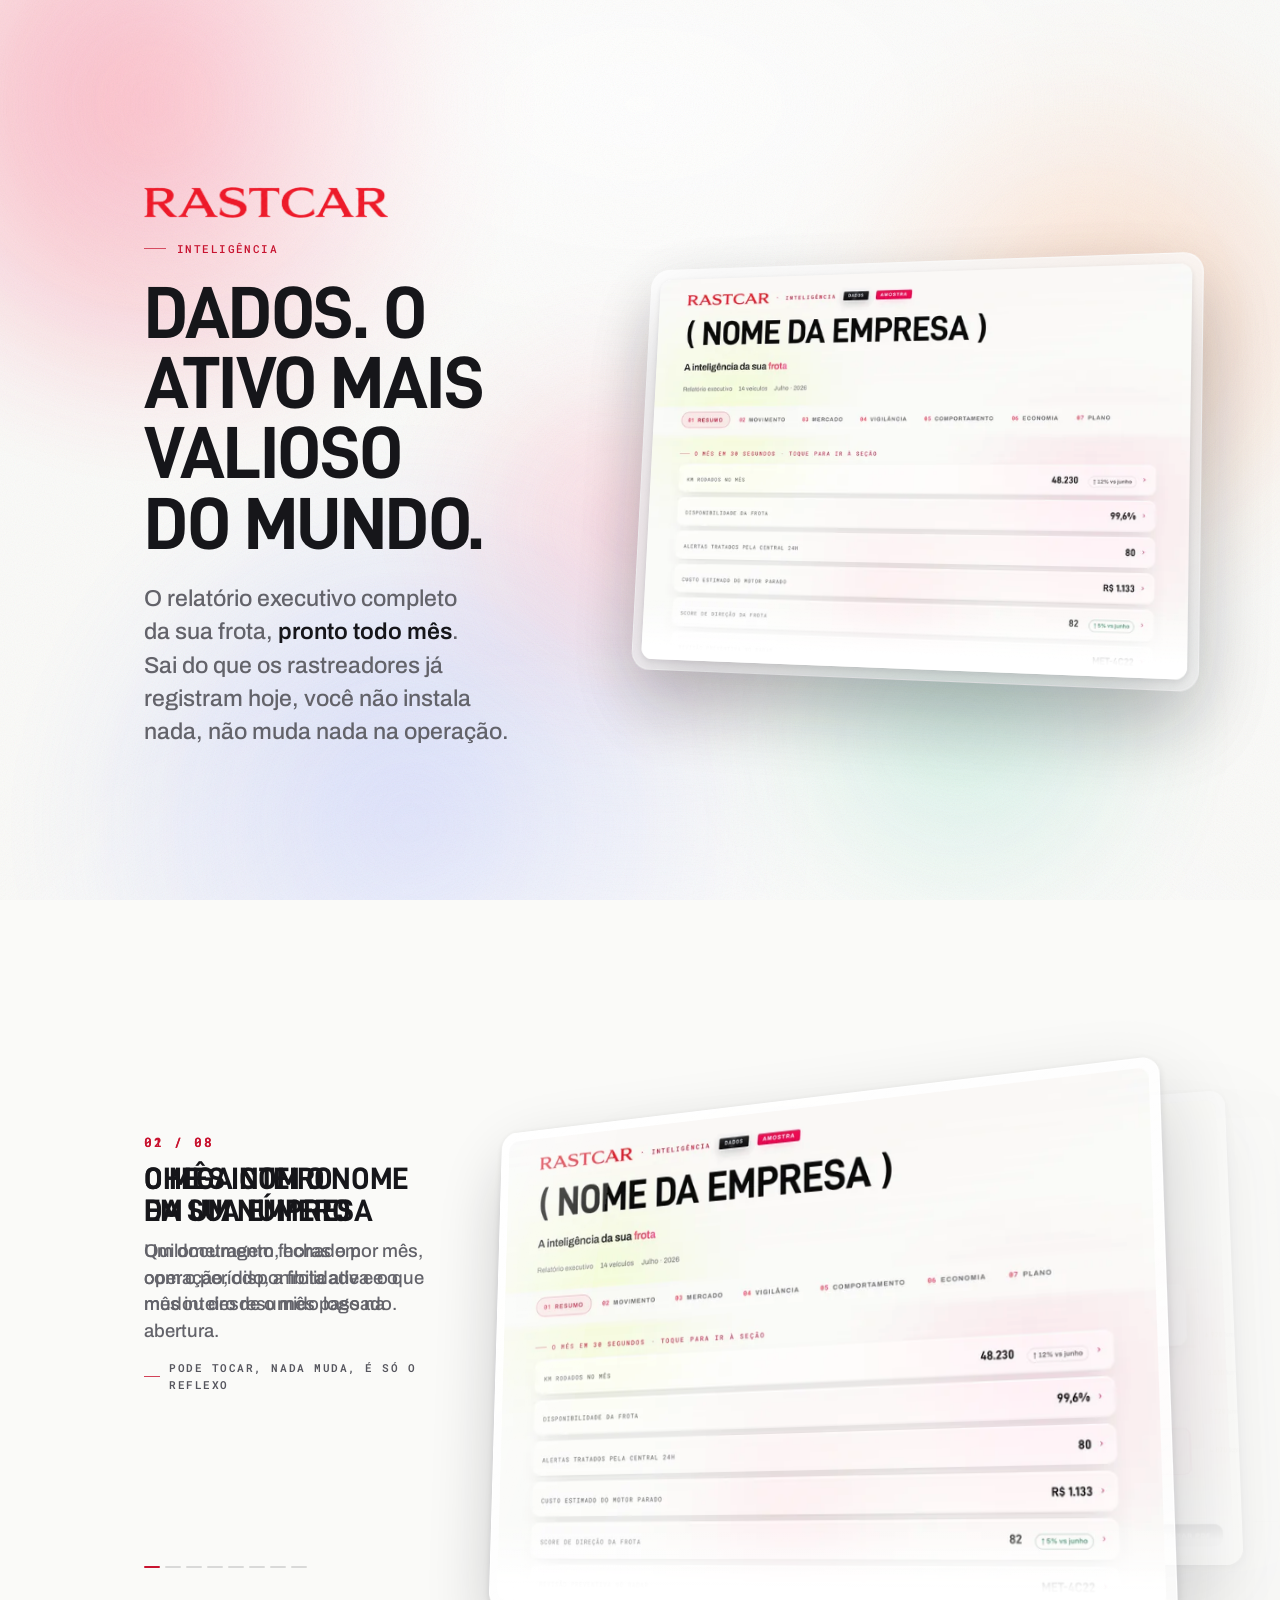
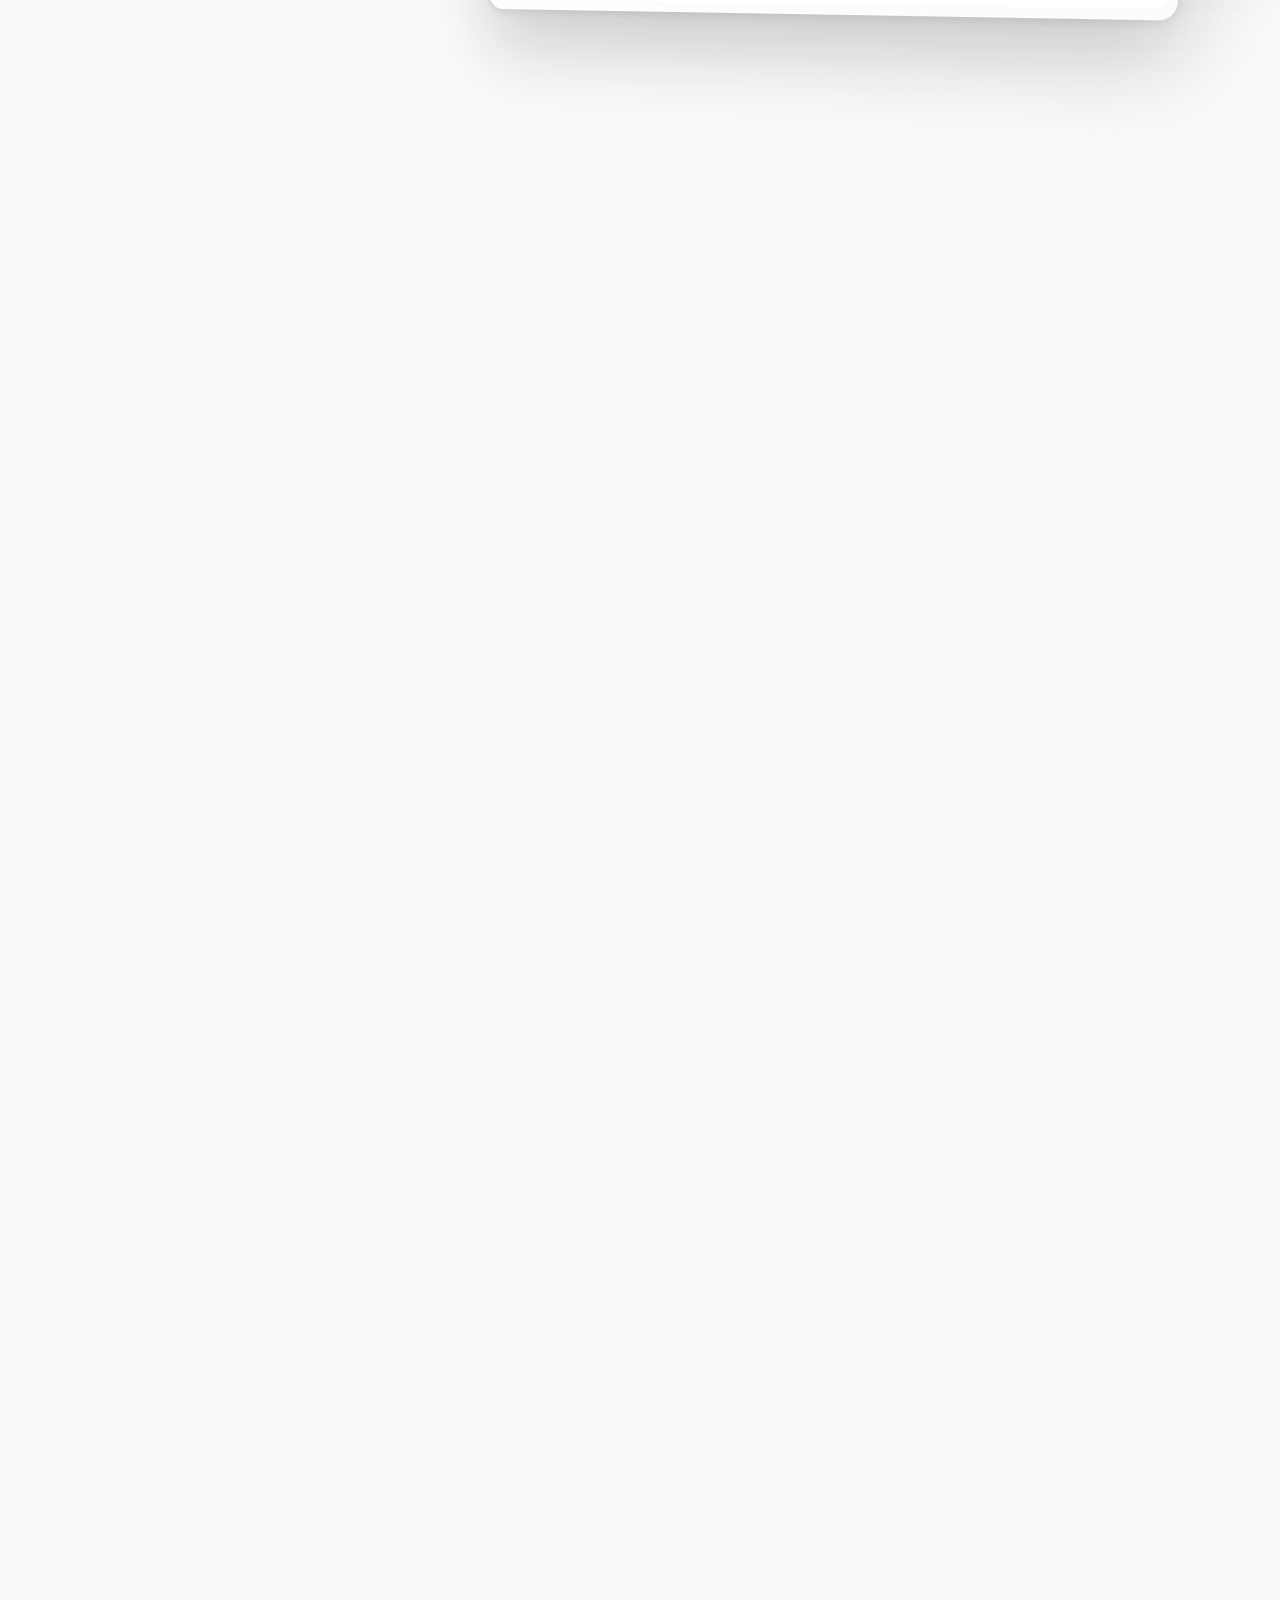
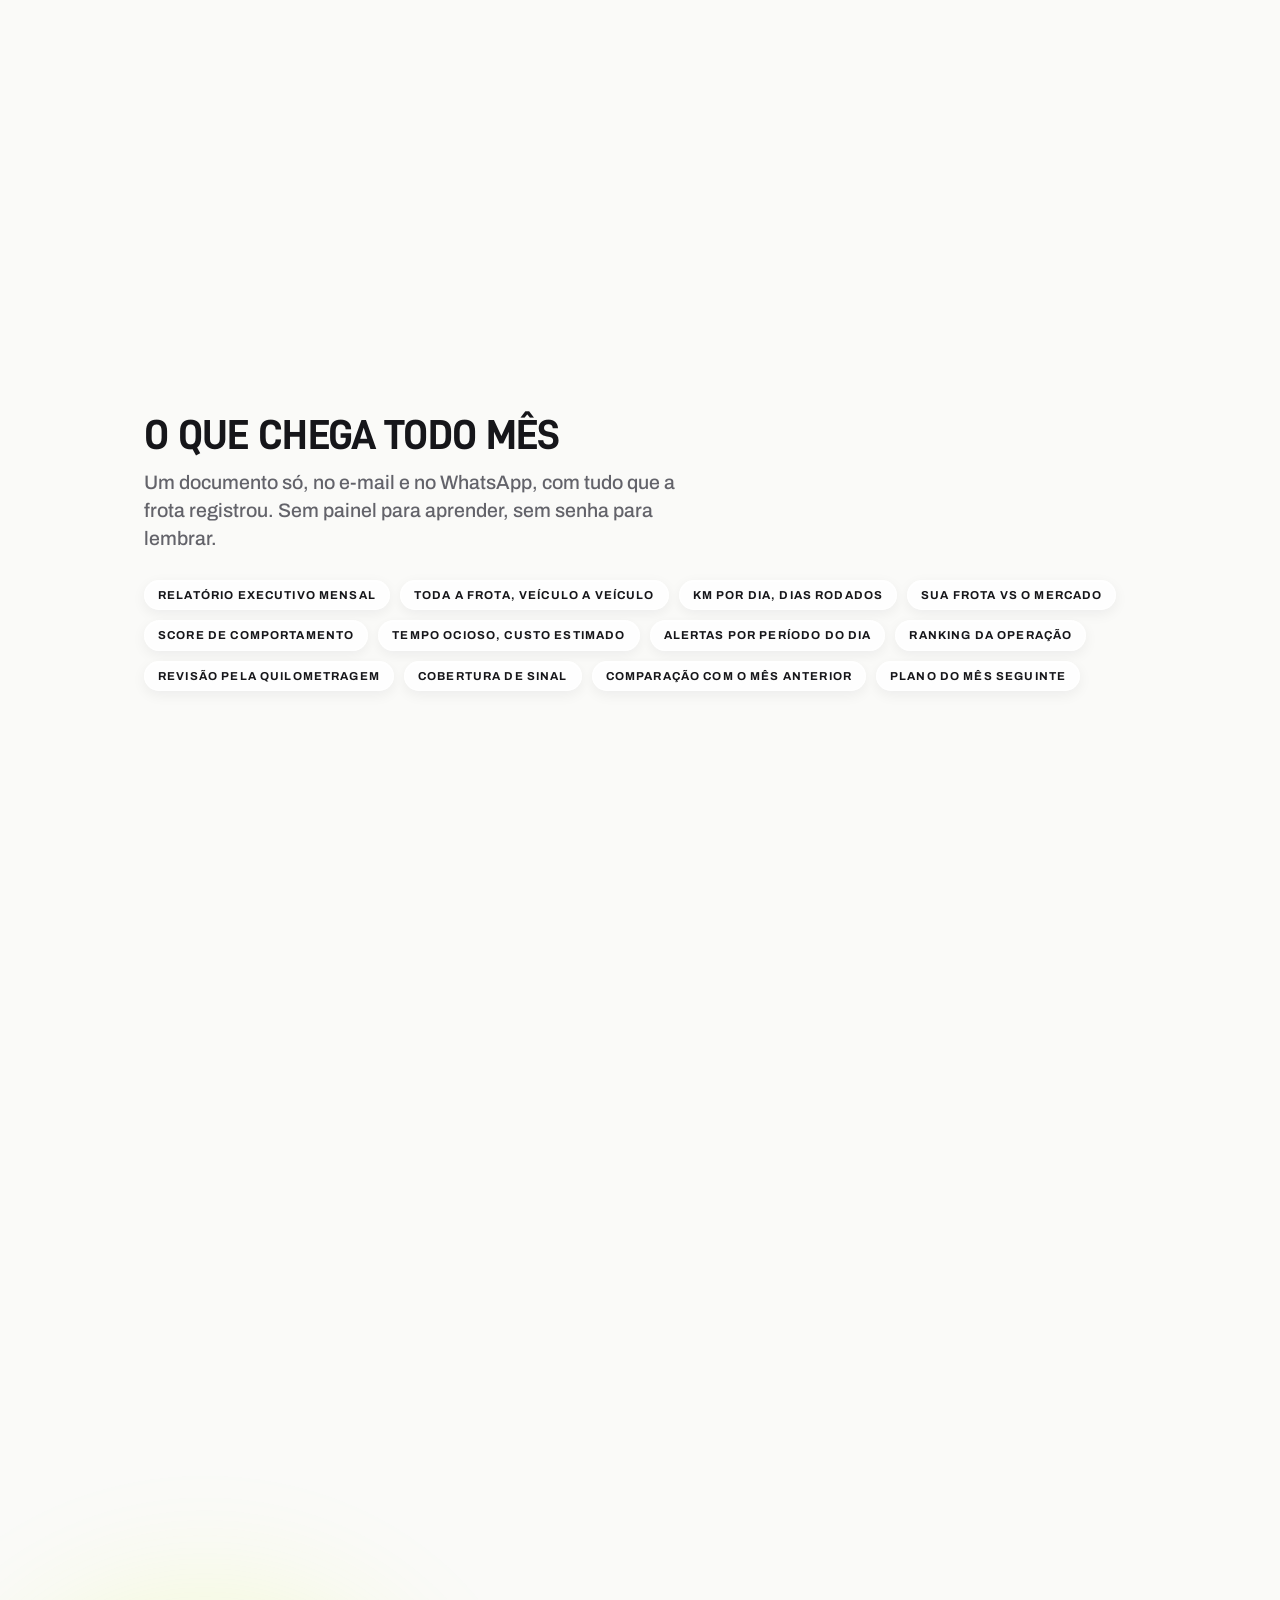
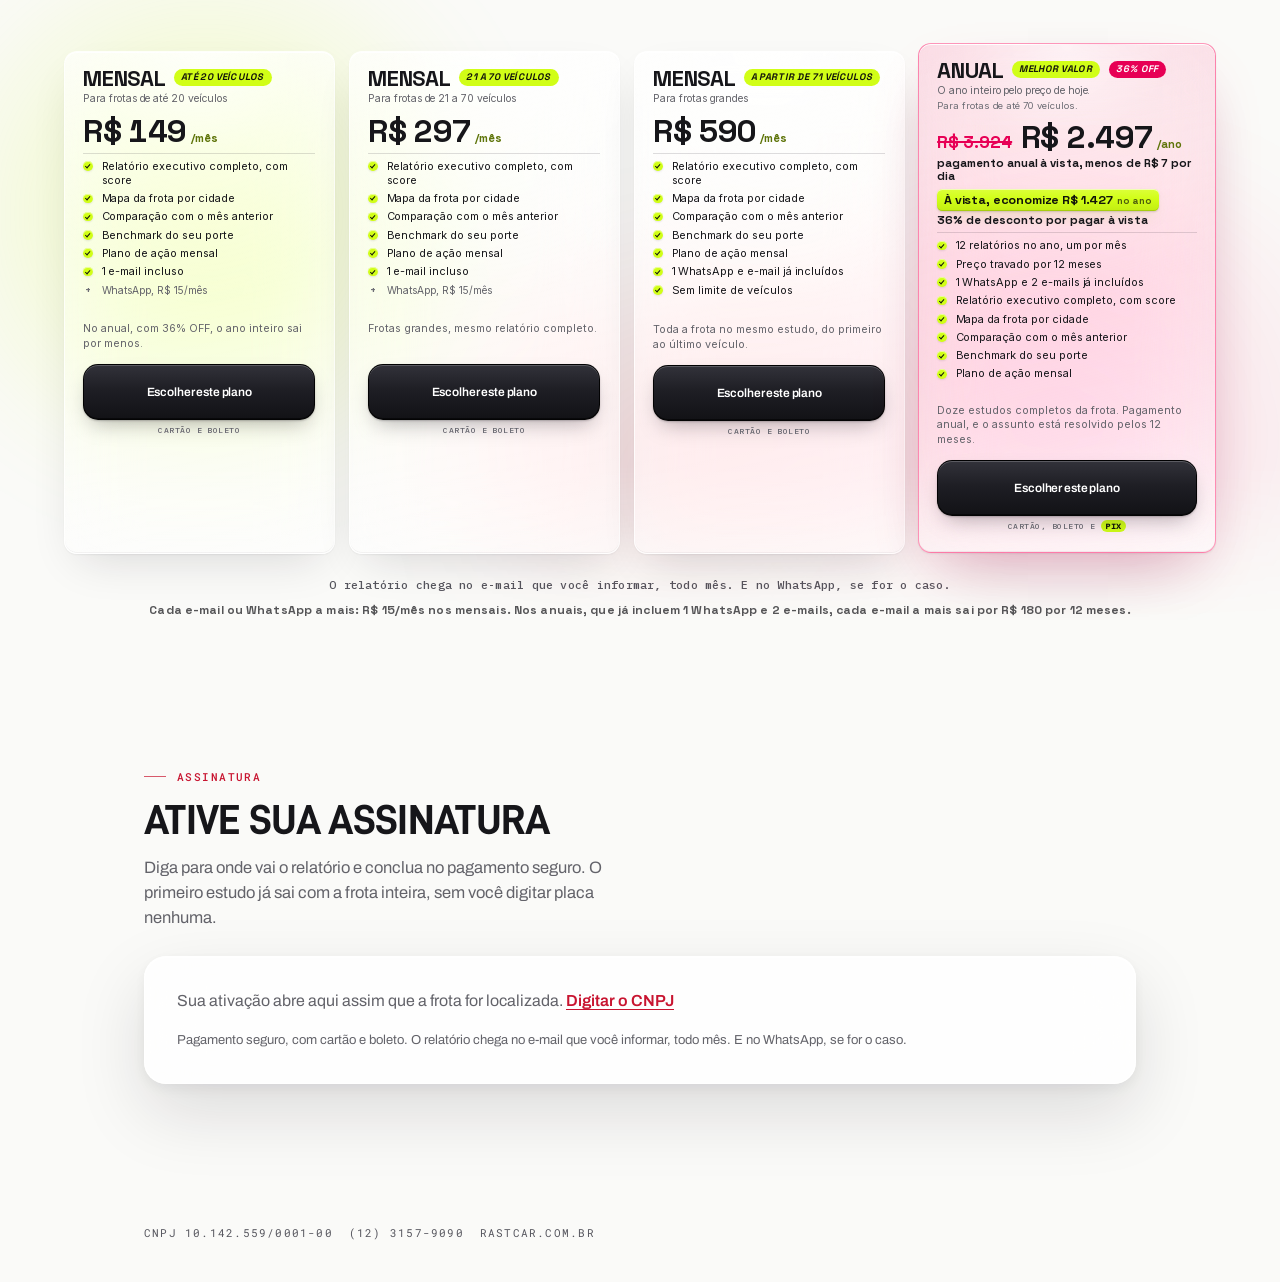
==== dados/index.html @ 010166da "O QA tira a palavra combustivel da landing e conserta a nota dos extras Co-Authored-By: Claude Fable" ====
<!DOCTYPE html>
<html lang="pt-BR">
<head>
<meta charset="UTF-8">
<meta name="viewport" content="width=device-width, initial-scale=1, viewport-fit=cover">
<title>Rastcar Inteligência. Dados. O ativo mais valioso do mundo.</title>
<meta name="description" content="O relatório executivo completo da sua frota, pronto todo mês. Assinatura digital da Rastcar.">
<meta property="og:type" content="website">
<meta property="og:site_name" content="Rastcar">
<meta property="og:title" content="Rastcar Inteligência. Dados. O ativo mais valioso do mundo.">
<meta property="og:description" content="O relatório executivo completo da sua frota, pronto todo mês. Assinatura digital da Rastcar.">
<meta property="og:image" content="https://joaopedro01010.github.io/rastcar-inteligencia-preview/dados/assets/og-dados.jpg">
<meta property="og:image:width" content="2400">
<meta property="og:image:height" content="2400">
<meta property="og:url" content="https://joaopedro01010.github.io/rastcar-inteligencia-preview/dados/">
<meta property="og:locale" content="pt_BR">
<meta name="twitter:card" content="summary_large_image">
<meta name="twitter:title" content="Rastcar Inteligência. Dados. O ativo mais valioso do mundo.">
<meta name="twitter:description" content="O relatório executivo completo da sua frota, pronto todo mês. Assinatura digital da Rastcar.">
<meta name="twitter:image" content="https://joaopedro01010.github.io/rastcar-inteligencia-preview/dados/assets/og-dados-wide.jpg">
<meta name="theme-color" content="#FAFAF8">
<link rel="canonical" href="https://joaopedro01010.github.io/rastcar-inteligencia-preview/dados/">
<link rel="icon" type="image/png" sizes="32x32" href="assets/favicon-32.png">
<link rel="icon" type="image/png" sizes="256x256" href="assets/favicon.png">
<link rel="apple-touch-icon" sizes="180x180" href="assets/favicon-180.png">
<!-- fontes do hero · crossorigin e obrigatorio, sem ele o preload e descartado mesmo em same-origin -->
<link rel="preload" as="font" type="font/woff2" href="assets/fonts/d-din-700.woff2" crossorigin>
<link rel="preload" as="font" type="font/woff2" href="assets/fonts/archivo-latin.woff2" crossorigin>
<link rel="preload" as="font" type="font/woff2" href="assets/fonts/roboto-mono-latin.woff2" crossorigin>
<link rel="stylesheet" href="assets/fonts/fonts.css">
<style>
/* ============================================================
   Rastcar Inteligencia · landing dados.rastcar.com.br
   TEMA CLARO · paleta tirada do proprio relatorio (a peca-mae ja
   tem tema claro aprovado). Crimson em claro e #C81430 · o #FF2D4B
   so passa contraste sobre fundo escuro. Zero dourado, zero rosa.
   ============================================================ */
:root{
  --bg:#FAFAF8;
  --ink:#16161A;
  --muted:#63636A;
  --muted-2:#6E6E76;       /* piso legivel sobre branco e sobre vidro */
  --muted-3:#56565E;       /* texto pequeno direto sobre o fundo vivo */
  --hair:rgba(0,0,0,.10);
  --surf:#fff;
  --surf-2:#E8E8E6;

  --crimson:#C81430;       /* acento · cor de texto valida no claro */
  --crimson-rgb:200,20,48;
  --crimson-2:#E01E37;     /* so preenchimento e gradiente */
  --good:#1C7A45;          /* verde do relatorio claro */
  --good-rgb:28,122,69;
  --good-2:#146035;        /* verde escuro · texto sobre tint verde */

  /* vidro · a borda de luz e BRANCA. brightness() no blur estoura tudo
     em branco no tema claro · saturate() basta para o vidro "puxar" a cor
     dos brilhos do fundo animado, que e o que faz o vidro existir. */
  --glass:rgba(255,255,255,.66);
  --glass-2:rgba(255,255,255,.80);
  --glass-3:rgba(255,255,255,.46);
  --glass-bd:rgba(255,255,255,.92);
  --blur:blur(30px) saturate(180%);
  --sh-1:0 1px 0 rgba(255,255,255,.85) inset, 0 2px 10px rgba(22,18,28,.05), 0 16px 44px rgba(22,18,28,.09);
  --sh-2:0 1px 0 rgba(255,255,255,.9) inset, 0 4px 14px rgba(22,18,28,.06), 0 28px 70px rgba(22,18,28,.13);

  /* Hierarquia de fontes
     D-DIN 700 caixa alta ... titulos e numeros-heroi
     Archivo ................ frases e controles
     Roboto Mono ............ eyebrows e rotulos curtos em caixa alta */
  --title:'D-DIN','D-DIN Exp',system-ui,sans-serif;
  --head:'Archivo',system-ui,sans-serif;
  --mono:'Roboto Mono',ui-monospace,'SF Mono',Menlo,monospace;
  /* fontes dos cartoes de plano (usadas na secao #planos) */
  --card-title:'Space Grotesk',var(--head);
  --card-body:'Inter',var(--head);
  --card-mono:'IBM Plex Mono',var(--mono);

  --maxw:1080px;
  --pad:clamp(18px,4vw,44px);
  --sp-sec:clamp(72px,12vw,140px);
  --r:14px;
  --ease:cubic-bezier(.22,1,.36,1);
}
*{box-sizing:border-box}
html{
  -webkit-text-size-adjust:100%;scroll-behavior:smooth;
  overflow-x:clip;scroll-padding-top:84px;
  background:var(--bg);
}
body{
  margin:0;background:transparent;color:var(--ink);
  font-family:var(--head);font-size:16px;line-height:1.55;
  -webkit-font-smoothing:antialiased;
}
img{max-width:100%}
.wrap{
  max-width:var(--maxw);margin:0 auto;
  padding-left:max(var(--pad),env(safe-area-inset-left));
  padding-right:max(var(--pad),env(safe-area-inset-right));
}

/* ============================================================
   Fundo vivo · auroras em CSS puro (nada de foto, nada de canvas).
   So transform e opacity animam · tudo no compositor, main thread
   livre. E a materia atras do vidro: sem esses brilhos, painel
   branco sobre fundo branco simplesmente nao aparece.
   ============================================================ */
.aura{position:fixed;inset:0;z-index:0;pointer-events:none;overflow:hidden;background:var(--bg)}
/* MEDIDO (30/07, CPU 4x em 390px): blur acima de ~48px joga o orbe para o
   caminho lento de rasterizacao e o quadro da cena 3D vai de 16,7ms para
   33,3ms · com 44px o quadro volta a 60fps e a diferenca visual sobre um
   degrade radial que ja morre em 0 e de no maximo 7/255 por pixel. */
.aura i{
  position:absolute;display:block;border-radius:50%;
  filter:blur(44px);opacity:.9;will-change:transform;
  transform:translate3d(0,0,0);
}
.a1{width:56vmax;height:56vmax;left:-16vmax;top:-20vmax;
    background:radial-gradient(circle at 50% 50%, rgba(255,74,112,.48), rgba(255,74,112,0) 68%);
    animation:dr1 38s ease-in-out infinite alternate}
.a2{width:46vmax;height:46vmax;right:-8vmax;top:2vmax;
    background:radial-gradient(circle at 50% 50%, rgba(255,162,110,.42), rgba(255,162,110,0) 68%);
    animation:dr2 46s ease-in-out infinite alternate}
.a3{width:60vmax;height:60vmax;left:2vmax;bottom:-24vmax;
    background:radial-gradient(circle at 50% 50%, rgba(140,158,255,.40), rgba(140,158,255,0) 68%);
    animation:dr3 52s ease-in-out infinite alternate}
.a4{width:38vmax;height:38vmax;right:6vmax;bottom:-6vmax;
    background:radial-gradient(circle at 50% 50%, rgba(108,212,182,.32), rgba(108,212,182,0) 68%);
    animation:dr4 44s ease-in-out infinite alternate}
.a5{width:34vmax;height:34vmax;left:32vmax;top:24vmax;
    background:radial-gradient(circle at 50% 50%, rgba(255,110,150,.26), rgba(255,110,150,0) 70%);
    animation:dr5 58s ease-in-out infinite alternate}
@keyframes dr1{from{transform:translate3d(-4vw,-3vh,0) scale(1)}   to{transform:translate3d(9vw,7vh,0) scale(1.16)}}
@keyframes dr2{from{transform:translate3d(4vw,2vh,0) scale(1.08)}  to{transform:translate3d(-7vw,10vh,0) scale(.94)}}
@keyframes dr3{from{transform:translate3d(2vw,4vh,0) scale(.96)}   to{transform:translate3d(-9vw,-6vh,0) scale(1.14)}}
@keyframes dr4{from{transform:translate3d(0,0,0) scale(1)}         to{transform:translate3d(-6vw,-9vh,0) scale(1.2)}}
@keyframes dr5{from{transform:translate3d(-5vw,3vh,0) scale(1.1)}  to{transform:translate3d(10vw,-7vh,0) scale(.9)}}
/* luz alta · uma clareira que respira sobre os orbes, sem nenhuma linha.
   REGRA PERMANENTE (Joao, 28/07): nada de grade, malha ou reticulado
   como fundo nesta familia de pecas. Profundidade vem de luz e grao. */
.aura .lift{
  position:absolute;inset:-10%;
  background:radial-gradient(60% 46% at 50% 18%, rgba(255,255,255,.86), rgba(255,255,255,0) 70%),
             radial-gradient(80% 60% at 50% 108%, rgba(255,255,255,.72), rgba(255,255,255,0) 68%);
  will-change:transform;animation:lift 46s ease-in-out infinite alternate;
}
@keyframes lift{from{transform:translate3d(0,-1.5vh,0) scale(1.02)}to{transform:translate3d(0,2.5vh,0) scale(1.1)}}
/* grao · tira o plastico do degrade e da acabamento de impresso */
.aura .grain{
  position:absolute;inset:0;opacity:.07;mix-blend-mode:multiply;
  background-image:url("data:image/svg+xml,%3Csvg xmlns='http://www.w3.org/2000/svg' width='140' height='140'%3E%3Cfilter id='n'%3E%3CfeTurbulence type='fractalNoise' baseFrequency='.9' numOctaves='3'/%3E%3C/filter%3E%3Crect width='140' height='140' filter='url(%23n)'/%3E%3C/svg%3E");
}
.stage{position:relative;z-index:1}

/* somente leitor de tela */
.sr-only{
  position:absolute;width:1px;height:1px;padding:0;margin:-1px;
  overflow:hidden;clip:rect(0,0,0,0);white-space:nowrap;border:0;
}

/* rotulo curto · risco de 22px a esquerda, assinatura da familia */
.eyebrow{
  font-family:var(--mono);font-size:11px;letter-spacing:.13em;text-transform:uppercase;
  color:var(--crimson);font-weight:500;
  display:inline-flex;align-items:center;gap:11px;
}
.eyebrow::before{content:"";width:22px;height:1px;background:currentColor;opacity:.7;flex:0 0 auto}

/* vidro · tres pesos, para nao ficar tudo com a mesma cara */
.glass{
  background:var(--glass);border:1px solid var(--glass-bd);
  -webkit-backdrop-filter:var(--blur);backdrop-filter:var(--blur);
  box-shadow:var(--sh-1);
}
.glass--solid{background:var(--glass-2);box-shadow:var(--sh-2)}
.glass--thin{background:var(--glass-3);border-color:rgba(255,255,255,.7)}

/* revelacao generica · sobe e entra. --d = atraso em cascata */
.rv{opacity:0;transform:translate3d(0,22px,0);transition:opacity .8s var(--ease),transform .8s var(--ease);transition-delay:var(--d,0s)}
.rv.in{opacity:1;transform:none}

/* ---------- Hero ---------- */
.hero{
  position:relative;
  /* a arte sangra de proposito para fora da margem · o clip impede que a
     sangria vire rolagem lateral (media 1024 estourava 8px) */
  overflow-x:clip;
  min-height:100vh;min-height:100svh;
  display:flex;align-items:center;
  padding:clamp(84px,11vh,124px) 0 clamp(44px,7vh,84px);
}
.hero .wrap{display:grid;gap:clamp(30px,6vw,52px);grid-template-columns:1fr;align-items:center}
.hero-txt{display:flex;flex-direction:column;gap:22px;align-items:flex-start;min-width:0}
.hero .wm{width:clamp(168px,32vw,244px);height:auto;display:block}
.hero h1{
  font-family:var(--title);font-weight:700;text-transform:uppercase;
  font-size:clamp(36px,7.8vw,74px);line-height:.95;letter-spacing:-.02em;
  margin:0;color:var(--ink);text-wrap:balance;max-width:15ch;
}
.hero .support{
  font-family:var(--head);font-weight:500;
  font-size:clamp(18px,2.6vw,23px);line-height:1.45;
  color:var(--muted);margin:0;max-width:44ch;text-wrap:balance;
}
.hero .support b{color:var(--ink);font-weight:600}
.hero-cta{display:flex;flex-wrap:wrap;gap:12px;margin-top:2px}


/* --- a capa do relatorio flutuando · a primeira folha do deck --- */
.hero-art{perspective:1600px;perspective-origin:50% 46%;min-width:0}
.ha-tilt{transform:rotateY(calc(var(--mx,0) * 7deg)) rotateX(calc(var(--my,0) * -5deg));transform-style:preserve-3d;transition:transform .5s var(--ease)}
.ha-float{
  position:relative;transform-style:preserve-3d;
  transform:rotateY(-16deg) rotateX(7deg) translate3d(0,0,0);
  animation:floaty 9s ease-in-out infinite alternate;
  will-change:transform;
}
@keyframes floaty{
  from{transform:rotateY(-17deg) rotateX(8deg) translate3d(0,-9px,0)}
  to  {transform:rotateY(-13deg) rotateX(5deg) translate3d(0,10px,0)}
}
.ha-float img{
  display:block;width:100%;height:auto;border-radius:12px;
  box-shadow:0 2px 6px rgba(22,18,28,.10), 0 34px 80px rgba(22,18,28,.20);
}
.ha-float::before{                     /* moldura de vidro segurando a folha */
  content:"";position:absolute;inset:-11px;border-radius:20px;z-index:-1;
  background:linear-gradient(150deg,rgba(255,255,255,.92),rgba(255,255,255,.42));
  border:1px solid rgba(255,255,255,.9);
  box-shadow:0 30px 70px rgba(22,18,28,.14);
}
.ha-float::after{                       /* pe da folha dissolve · o corte vira fim de papel */
  content:"";position:absolute;left:0;right:0;bottom:0;height:15%;
  border-radius:0 0 12px 12px;pointer-events:none;
  background:linear-gradient(180deg,rgba(255,255,255,0),rgba(255,255,255,.97) 78%);
}
.ha-gl{                                 /* reflexo especular que passeia */
  position:absolute;inset:0;border-radius:12px;overflow:hidden;pointer-events:none;z-index:1;
}
.ha-gl::after{
  content:"";position:absolute;top:-40%;left:-60%;width:52%;height:190%;
  background:linear-gradient(100deg,rgba(255,255,255,0),rgba(255,255,255,.62),rgba(255,255,255,0));
  transform:rotate(9deg) translate3d(0,0,0);
  animation:sheen 7.5s ease-in-out infinite;
}
@keyframes sheen{0%,62%{transform:rotate(9deg) translate3d(0,0,0)}100%{transform:rotate(9deg) translate3d(320%,0,0)}}
@media(min-width:900px){
  .hero .wrap{grid-template-columns:minmax(0,.92fr) minmax(0,1.08fr)}
  .hero-art{margin-right:clamp(-70px,-4vw,0px)}
}
@media(max-width:899px){
  .hero{padding-top:clamp(64px,9vh,92px)}
  .hero-art{max-width:520px;width:100%;margin:6px auto 0}
}

/* ============================================================
   #story · O RELATORIO REAL, EM 3D
   Trilho alto · o palco fica sticky e as folhas reais do relatorio
   giram com a rolagem: a da frente voa em direcao a quem le e a de
   tras assume o centro. Zero scroll-jacking: o JS so LE o scroll.
   ============================================================ */
#story{position:relative}
/* 8 folhas x 80vh · a troca de capitulo precisa de CURSO. Com 340vh cada
   giro de trackpad consumia quase um capitulo inteiro: a cena pulava e dava
   a sensacao de quebrada. Com 640vh, uma rolada avanca uma fracao do passo
   e a folha tem tempo de virar. */
.story-track{position:relative;height:640vh}
.story-sticky{
  position:sticky;top:0;
  height:100vh;height:100svh;
  display:flex;align-items:center;overflow:hidden;
}
.story-sticky>.wrap{width:100%}
.story-grid{position:relative;display:grid;gap:22px;grid-template-columns:1fr}

/* --- texto do capitulo --- */
.story-asides{position:relative;display:grid;grid-template-rows:auto auto;align-content:start;z-index:3}
.as{
  grid-row:1;grid-column:1;
  opacity:0;transform:translate3d(0,12px,0);
}
.as.off{visibility:hidden}
.as .n{font-family:var(--mono);font-weight:600;font-size:13px;letter-spacing:.16em;color:var(--crimson);display:block;margin-bottom:11px}
.as h2{
  font-family:var(--title);font-weight:700;text-transform:uppercase;
  font-size:clamp(20px,2.6vw,31px);line-height:1.05;letter-spacing:-.01em;
  margin:0 0 10px;color:var(--ink);text-wrap:balance;
}
.as p{margin:0;font-weight:500;font-size:clamp(15px,1.85vw,18.5px);line-height:1.45;color:var(--muted);max-width:36ch}
.as small{display:block;margin-top:9px;font-weight:500;font-size:13px;line-height:1.45;color:var(--muted-3);max-width:38ch}

/* --- palco 3D --- */
.deck-stage{
  position:relative;min-width:0;
  perspective:1500px;perspective-origin:50% 48%;
  height:min(66svh,470px);
}
.deck{
  position:absolute;inset:0;transform-style:preserve-3d;
  transform:rotateX(8deg) rotateY(-22deg);
}
.chap{                                  /* cada folha real do relatorio */
  position:absolute;left:50%;top:50%;width:min(108%,720px);
  margin:0;padding:9px;border-radius:18px;
  transform-origin:50% 50%;
  background:linear-gradient(150deg,rgba(255,255,255,.94),rgba(255,255,255,.62));
  border:1px solid rgba(255,255,255,.92);
  box-shadow:0 2px 8px rgba(22,18,28,.10), 0 36px 80px rgba(22,18,28,.20);
  overflow:hidden;
  transform:translate3d(-50%,-50%,0);
  pointer-events:none;
}
/* o toque e sempre da folha da frente · sem isto o clique cai na de tras
   e a onda aparece na folha errada (ja aconteceu) */
.chap.on{pointer-events:auto;cursor:pointer}
.chap img{display:block;width:100%;height:auto;border-radius:11px}
/* a folha e um recorte de tela · o pe dissolve em branco para o corte
   parecer o fim do papel, nao uma linha cortada no meio */
.chap::after{
  content:"";position:absolute;left:9px;right:9px;bottom:9px;height:15%;
  border-radius:0 0 11px 11px;pointer-events:none;
  background:linear-gradient(180deg,rgba(255,255,255,0),rgba(255,255,255,.97) 78%);
}
.chap.off{visibility:hidden}
/* camada de compositor SO na folha que esta em cena e SO enquanto a secao
   esta ativa · fora daqui o will-change some e a memoria de layer volta */
body.deck-live .chap:not(.off){will-change:transform,opacity}
/* brilho que atravessa a folha da frente conforme a pagina anda */
.chap .gl{
  position:absolute;inset:9px;border-radius:11px;overflow:hidden;pointer-events:none;opacity:0;
}
.chap .gl::after{
  content:"";position:absolute;top:-40%;left:0;width:46%;height:180%;
  background:linear-gradient(100deg,rgba(255,255,255,0),rgba(255,255,255,.68),rgba(255,255,255,0));
  transform:rotate(9deg) translate3d(var(--gx,-80%),0,0);
}
/* pingo d agua · o canvas cobre a folha da frente no clique */
.rip{position:absolute;inset:9px;border-radius:11px;pointer-events:none;z-index:2}


/* convite ao toque · linha de texto no capitulo, nunca etiqueta sobre a cena.
   Nao promete mudanca de conteudo: e so o reflexo. */
.as .toque{
  display:inline-flex;align-items:center;gap:9px;margin-top:14px;
  font-family:var(--mono);font-weight:600;font-size:11px;letter-spacing:.14em;text-transform:uppercase;
  color:var(--muted-3);
}
.as .toque::before{content:"";width:16px;height:1px;background:var(--crimson);opacity:.8;flex:0 0 auto}

/* passos do capitulo · fio que preenche, ancorado no pe da coluna de texto */
.rf-ticks{grid-row:2;grid-column:1;display:flex;gap:5px;margin-top:16px}
.rf-ticks i{width:16px;height:2px;border-radius:2px;background:rgba(0,0,0,.13);transition:background .35s var(--ease)}
.rf-ticks i.on{background:var(--crimson)}

@media(min-width:900px){
  .story-grid{grid-template-columns:clamp(228px,22vw,282px) 1fr;gap:clamp(22px,3.4vw,42px);align-items:center}
  .story-asides{min-height:230px;align-content:center}
  .deck-stage{height:min(74svh,540px)}
}
@media(max-width:899px){
  .story-grid{gap:16px}
  .story-asides{min-height:0}
  .deck-stage{height:min(48svh,340px)}
  .as h2{font-size:20px}
  .as p{font-size:15px}
  .as small{font-size:12.5px}
}

/* --- Degradacao · sem sticky, sem rAF: folhas empilhadas --- */
body.st-static .story-track{height:auto}
body.st-static .story-sticky{position:static;height:auto;display:block;overflow:visible}
body.st-static .story-grid{display:block}
body.st-static .story-asides{display:none}
body.st-static .deck-stage{position:static;height:auto;perspective:none}
body.st-static .deck{position:static;transform:none;display:flex;flex-direction:column;gap:clamp(30px,6vw,56px)}
body.st-static .chap{
  position:static;left:auto;top:auto;width:100%;visibility:visible;
  transform:none;opacity:0;cursor:default;
  transition:opacity .6s var(--ease),transform .6s var(--ease);
}
body.st-static .chap.in{opacity:1;transform:none}
body.st-static .chap .gl,body.st-static .rf-ticks,body.st-static .as .toque{display:none}
body.st-static .as{
  position:static;opacity:1;transform:none;visibility:visible;
  left:auto;right:auto;top:auto;margin:0 0 14px;
}
body.st-static .chap,body.st-static .as{will-change:auto}

/* ---------- Interludio · a ponte para os planos ---------- */
.bridge{
  position:relative;display:flex;align-items:center;justify-content:center;
  min-height:min(54svh,420px);margin-top:var(--sp-sec);
}
.bridge .wrap{position:relative;z-index:1;text-align:center;display:flex;justify-content:center}
.bridge-box{
  padding:clamp(30px,6vw,58px) clamp(22px,5vw,58px);border-radius:26px;max-width:760px;
}
.bridge-line{
  font-family:var(--title);font-weight:700;text-transform:uppercase;
  font-size:clamp(24px,5.2vw,50px);line-height:1.02;letter-spacing:-.018em;
  margin:0 auto;color:var(--ink);text-wrap:balance;max-width:17ch;
}
.bridge-sub{
  margin:16px auto 0;max-width:46ch;color:var(--muted);font-weight:500;
  font-size:clamp(16px,1.95vw,19.5px);line-height:1.45;text-wrap:balance;
}

/* ---------- Ancoras ---------- */
main section:empty{display:none}
.sec-h{
  font-family:var(--title);font-weight:700;text-transform:uppercase;
  font-size:clamp(23px,4.4vw,42px);line-height:1.02;letter-spacing:-.016em;
  margin:14px 0 0;color:var(--ink);text-wrap:balance;
}
.sec-sub{margin:12px 0 0;max-width:52ch;color:var(--muted);font-weight:500;font-size:clamp(16px,1.95vw,19.5px);line-height:1.45}

/* ---------- #recebe · 12 etiquetas de uma linha ---------- */
#recebe{padding-top:var(--sp-sec)}
.chips{
  list-style:none;margin:26px 0 0;padding:0;
  display:flex;flex-wrap:wrap;gap:10px;
}
.chips li{display:block;max-width:100%}
.chips .tag{
  font-family:var(--head);font-size:11.5px;letter-spacing:.1em;
  padding:9px 13px 8px;border-radius:999px;
  max-width:100%;white-space:normal;
}
/* No celular: o valor e a QUANTIDADE, entao tudo tem que caber na tela de
   uma vez. Trilho arrastavel escondia metade da lista atras de um gesto que
   ninguem faz, e uma coluna unica vira pilha morta. Duas colunas mostram as
   12 de um golpe, sem arrastar e sem balancar. */
@media(max-width:760px){
  .chips{
    display:grid;grid-template-columns:1fr 1fr;
    align-items:stretch;gap:8px;
  }
  .chips li{display:flex}
  .chips .tag{
    width:100%;display:flex;align-items:center;
    white-space:normal;text-align:left;
    font-size:10.8px;letter-spacing:.06em;line-height:1.28;
    padding:9px 11px;border-radius:13px;
  }
}
@media(max-width:360px){
  .chips .tag{font-size:10.2px;padding:8px 9px}
}

/* etiquetas · a de vidro e a solida */
.tag{
  display:inline-block;font-family:var(--head);font-weight:700;
  font-size:9.5px;letter-spacing:.13em;text-transform:uppercase;line-height:1;
  padding:5px 9px 4px;border-radius:3px;border:1px solid transparent;
  white-space:nowrap;vertical-align:middle;
}
.tag.solid{background:linear-gradient(96deg,#A80F27,var(--crimson));color:#fff}
.tag.ghost{
  color:var(--ink);background:var(--glass-2);border-color:var(--glass-bd);
  box-shadow:0 1px 0 rgba(255,255,255,.9) inset, 0 4px 14px rgba(22,18,28,.06);
}

/* ============================================================
   #planos · a peca aprovada, agora em claro e em vidro
   Medidas continuam as do PNG 4096x2294 (fracao de --w). Cores:
   verde do relatorio nos conferidos e no 30% OFF, cinza neutro no
   valor riscado, ZERO rosa.
   ============================================================ */
/* ============================================================
   PLANOS · ilha ESCURA dentro da pagina clara.
   Cores medidas pixel a pixel na peca aprovada (PIL):
     fundo  #151517 · card mensal #303916 -> #1B1D1B
     anual  #4B142A -> #38131F
     lime   #D1FE17 · rosa #FF005B · riscado #B10846
   Vidro no espirito do Liquid Glass da Apple (WWDC25): a superficie
   refrata o que esta atras, tem realce especular na borda de cima e
   deixa o conteudo liderar · nunca bloco solido.
   ============================================================ */
#planos{padding-top:var(--sp-sec);position:relative;isolation:isolate;overflow:clip}
/* SEM MATERIA ATRAS NAO EXISTE VIDRO · foi a licao do relatorio em 28/07 e
   vale invertida aqui: branco sobre branco e invisivel. Estes orbes sao o que
   o cartao refrata · sem eles o backdrop-filter nao tem o que borrar. */
#planos .orbes{
  position:absolute;inset:0;z-index:0;pointer-events:none;
  /* a luz MORRE antes da borda · orbe cortado na aresta vira linha divisoria,
     e o site tem que ser um continuo, sem costura entre secoes */
  -webkit-mask-image:linear-gradient(180deg, transparent 0%, #000 16%, #000 84%, transparent 100%);
          mask-image:linear-gradient(180deg, transparent 0%, #000 16%, #000 84%, transparent 100%);
}
#planos .orbes i{
  position:absolute;display:block;border-radius:50%;filter:blur(44px);
  will-change:transform;
}
#planos .orbes i:nth-child(1){
  width:48%;height:56%;left:-8%;top:30%;
  background:radial-gradient(circle at 50% 50%, rgba(209,254,23,.26), rgba(209,254,23,0) 74%);
  animation:orb1 34s ease-in-out infinite alternate;
}
#planos .orbes i:nth-child(2){
  width:58%;height:58%;right:-12%;top:52%;
  background:radial-gradient(circle at 50% 50%, rgba(255,0,91,.13), rgba(255,0,91,0) 76%);
  animation:orb2 42s ease-in-out infinite alternate;
}
#planos .orbes i:nth-child(3){
  width:44%;height:56%;left:32%;bottom:-14%;
  background:radial-gradient(circle at 50% 50%, rgba(200,20,48,.16), rgba(200,20,48,0) 74%);
  animation:orb3 38s ease-in-out infinite alternate;
}
@keyframes orb1{from{transform:translate3d(0,0,0) scale(1)}to{transform:translate3d(14vw,6vh,0) scale(1.18)}}
@keyframes orb2{from{transform:translate3d(0,0,0) scale(1.1)}to{transform:translate3d(-12vw,9vh,0) scale(.92)}}
@keyframes orb3{from{transform:translate3d(0,0,0) scale(.96)}to{transform:translate3d(-9vw,-8vh,0) scale(1.2)}}
@media (prefers-reduced-motion:reduce){#planos .orbes i{animation:none}}
.plans{
  --w:calc((min(100vw, var(--maxw)) - 2 * var(--pad)) * .3119);
  display:grid;grid-template-columns:1fr;gap:calc(var(--w) * .0529);
  margin:30px 0 0;
}
.plan{
  position:relative;display:flex;flex-direction:column;min-width:0;
  padding:calc(var(--w) * .054) calc(var(--w) * .0674) calc(var(--w) * .0674);
  /* LIQUID GLASS (Apple, WWDC25) · o material tem 3 camadas:
     ILLUMINATION · backdrop-filter refrata e satura o que esta atras
     HIGHLIGHT    · realce especular de 1px na aresta de cima
     SHADOW       · duas sombras (contato curta + difusa) que separam do fundo
     O conteudo lidera: o vidro nunca compete com o texto. */
  border:1px solid rgba(255,255,255,.72);
  border-radius:calc(var(--w) * .048);          /* raio generoso, quase squircle */
  background:
    linear-gradient(168deg, rgba(255,255,255,.70) 0%, rgba(255,255,255,.50) 54%, rgba(255,255,255,.58) 100%);
  -webkit-backdrop-filter:blur(34px) saturate(210%);backdrop-filter:blur(34px) saturate(210%);
  box-shadow:
    inset 0 1px 0 rgba(255,255,255,.95),
    inset 0 -1px 0 rgba(24,20,32,.045),
    0 1px 2px rgba(24,20,32,.06),
    0 18px 44px -16px rgba(24,20,32,.16);
  color:var(--ink);
  cursor:pointer;overflow:hidden;
  transition:transform .3s var(--ease),box-shadow .3s var(--ease),border-color .2s var(--ease);
}
/* luz que segue o ponteiro · so onde existe ponteiro fino */
@media(hover:hover) and (pointer:fine){
  .plan:hover::before{opacity:1}
  .plan{perspective:900px}
}
/* ---------- a entrada dos planos ----------
   E o unico momento em que a pagina APRESENTA o produto, entao o cartao
   nao so sobe: ele se RESOLVE. Nasce fora de foco, um pouco menor e um
   pouco baixo, e assenta. Desfoque que some le como profundidade de campo
   (a peca entrando no plano focal), nao como truque de transicao. O
   transform dura mais que a opacidade de proposito: o cartao ainda esta
   assentando quando ja esta legivel, e e isso que da a sensacao de peso. */
@media (prefers-reduced-motion:no-preference){
  .plan.rv{
    transform:translate3d(0,34px,0) scale(.958);
    filter:blur(8px);
    transition:opacity .8s var(--ease),
               transform 1.15s var(--ease),
               filter .72s var(--ease);
  }
  .plan.rv:not(.in){will-change:transform,filter,opacity}
  .plan.rv.in{transform:none;filter:blur(0)}
}
.plan.sel{border-color:var(--crimson);box-shadow:0 0 0 1px var(--crimson), var(--sh-2)}
.plan--ano{
  /* na peca o anual e vinho · no claro vira tint quente do mesmo matiz,
     com o rosa #FF005B assinando a borda. E ele que chama o olho. */
  background:
    linear-gradient(168deg, rgba(255,0,91,.14) 0%, rgba(255,0,91,.06) 46%, rgba(255,255,255,.48) 100%);
  border-color:rgba(255,0,91,.40);
  box-shadow:
    inset 0 1px 0 rgba(255,255,255,.95),
    inset 0 -1px 0 rgba(90,10,40,.06),
    0 1px 2px rgba(24,20,32,.07),
    0 24px 60px -18px rgba(255,0,91,.20),
    0 30px 70px -28px rgba(24,20,32,.20);
}

/* --- cabecalho do cartao --- */
.p-head{display:flex;align-items:center;flex-wrap:wrap;gap:calc(var(--w) * .0307)}
.p-name{
  font-family:var(--card-title);font-weight:700;text-transform:uppercase;
  font-size:calc(var(--w) * .0819);line-height:1;letter-spacing:-.012em;
  color:var(--ink);margin:0;
}
.p-chip{
  display:inline-block;flex:0 0 auto;
  font-family:var(--card-title);font-weight:700;text-transform:uppercase;
  font-size:calc(var(--w) * .0353);line-height:1;letter-spacing:.01em;
  padding:calc(var(--w) * .0139) calc(var(--w) * .0264);
  border-radius:999px;color:#12140A;background:#D1FE17;
  border:0;white-space:nowrap;   /* sem contorno · na peca a pilula e chapada */
}
/* o texto da etiqueta e inclinado, a pilula nao · medido em -12 graus na peca */
.p-chip>span{display:inline-block;transform:skewX(-12deg)}
/* MELHOR VALOR e solida · 30% OFF e a mesma familia em tint, para as duas
   nao ficarem identicas coladas uma na outra */
.p-chip--off{
  /* etiqueta no MESMO tamanho da MELHOR VALOR · o rosa desceu de #FF005B para
     #E70055 (indistinguivel a olho) porque so nesse ponto o branco passa o piso
     de 4,5:1. O riscado usa o mesmo tom, entao os dois seguem identicos. */
  background:#E70055;color:#FFFFFF;border:0;
}
.p-sub{
  font-family:var(--card-body);font-weight:400;
  font-size:calc(var(--w) * .0385);line-height:1.2;letter-spacing:-.005em;
  color:var(--muted);margin:calc(var(--w) * .017) 0 0;
}

/* --- preco --- */
.p-price{
  display:flex;align-items:baseline;flex-wrap:wrap;
  gap:0 calc(var(--w) * .017);
  font-family:var(--card-title);font-weight:700;
  margin:calc(var(--w) * .038) 0 0;
}
.p-val{
  font-size:calc(var(--w) * .1182);line-height:1;letter-spacing:-.018em;
  color:var(--ink);font-variant-numeric:tabular-nums;
}
.p-per{font-size:calc(var(--w) * .0418);line-height:1;color:#5E7409}
/* ancoragem de preco em CINZA NEUTRO · o riscado nao disputa cor com nada */
.p-was{
  /* o riscado usa o MESMO rosa da pilula 30% OFF · sobre o orbe rosa do fundo
     ele perdia leitura, entao ganha uma base clara propria que o sustenta */
  font-size:calc(var(--w) * .0631);line-height:1;color:#E70055;
  text-decoration:line-through;text-decoration-thickness:.10em;
  margin-right:calc(var(--w) * .016);font-variant-numeric:tabular-nums;
}
.p-eq{
  font-family:var(--card-title);font-weight:700;
  font-size:calc(var(--w) * .0425);line-height:1.2;letter-spacing:-.004em;color:var(--ink);
  margin:calc(var(--w) * .0104) 0 0;
}
.p-save{
  /* Lime como TINTA em fundo claro e ilegivel por natureza · nenhum contorno
     salva. Higgsfield usa lime SOLIDO com texto preto · Apple transforma isso
     em material: superficie propria, borda de luz no topo, sombra de contato.
     Entao o lime vira a SUPERFICIE e o texto fica preto. Contraste 13:1. */
  display:inline-flex;align-items:baseline;gap:.34em;
  font-family:var(--card-title);font-weight:700;
  font-size:calc(var(--w) * .0463);line-height:1;letter-spacing:-.012em;
  color:#12140A;
  background:linear-gradient(180deg,#DCFF3A 0%,#D1FE17 46%,#C2ED12 100%);
  padding:calc(var(--w) * .0175) calc(var(--w) * .0255) calc(var(--w) * .0195);
  border-radius:calc(var(--w) * .0195);
  box-shadow:
    inset 0 1px 0 rgba(255,255,255,.62),
    inset 0 -1px 0 rgba(60,74,6,.20),
    0 1px 2px rgba(24,32,4,.16),
    0 8px 18px -8px rgba(150,190,10,.42);
  margin:calc(var(--w) * .0175) 0 0;
  align-self:flex-start;
}
/* "no ano" volta menor · o numero e o heroi */
.p-save .un{font-weight:600;font-size:.76em;opacity:.68;letter-spacing:0}
.p-off{
  font-family:var(--card-title);font-weight:700;
  font-size:calc(var(--w) * .0435);line-height:1.2;color:var(--ink);
  margin:calc(var(--w) * .0063) 0 0;
}

/* --- fio e lista --- */
.p-div{
  height:1px;border:0;margin:calc(var(--w) * .018) 0 0;
  background:rgba(24,20,32,.14);
}
.p-list{list-style:none;margin:calc(var(--w) * .024) 0 0;padding:0}
.p-list li{
  display:grid;grid-template-columns:calc(var(--w) * .0341) 1fr;
  column-gap:calc(var(--w) * .0341);align-items:start;
  font-family:var(--card-body);font-weight:400;
  font-size:calc(var(--w) * .0405);line-height:1.26;letter-spacing:-.004em;color:var(--ink);
}
.p-list li+li{margin-top:calc(var(--w) * .0170)}
/* marca de conferido desenhada em CSS · nao depende de glifo de fonte */
.p-list .ck{
  /* cor exata da peca (#D1FE17) · em fundo claro o lime vira o DISCO e a marca
     fica escura dentro. Mesma cor, contraste resolvido. */
  display:block;justify-self:center;position:relative;
  width:calc(var(--w) * .0355);height:calc(var(--w) * .0355);
  margin-top:calc(var(--w) * .0055);
  border-radius:50%;background:#D1FE17;
  box-shadow:inset 0 1px 0 rgba(255,255,255,.55), 0 1px 2px rgba(24,20,32,.10);
}
.p-list .ck::after{
  content:"";position:absolute;left:34%;top:20%;
  width:22%;height:46%;
  border:solid #12140A;border-width:0 calc(var(--w) * .0042) calc(var(--w) * .0042) 0;
  transform:rotate(42deg);
}
.p-list li.add{color:var(--muted);font-size:calc(var(--w) * .0378)}
.p-list li.add .pl{
  justify-self:center;color:var(--muted-2);font-family:var(--card-title);font-weight:700;
  line-height:1.26;
}

/* --- ancora e botao --- */
.p-anchor{
  font-family:var(--card-body);font-weight:400;
  font-size:calc(var(--w) * .0400);line-height:1.35;color:var(--muted);
  margin:calc(var(--w) * .050) 0 0;
}
.p-cta{
  /* ====== O BOTAO DE COMPRA ======
     E o elemento que decide a conversao, entao ele e o objeto mais bem
     acabado da pagina. Grafite com material de verdade (nao retangulo
     chapado): gradiente vertical, luz especular de 1px na aresta de cima,
     sombra de contato curta + difusa longa. Sem reflexo passando no hover
     (pedido do Joao 30/07): o botao reage por elevacao e sombra, nao por brilho.
     Preto e branco de proposito · a cor viva ja e das etiquetas, o botao
     ganha peso pelo material, nao por competir em cor. */
  position:relative;overflow:hidden;isolation:isolate;
  margin-top:calc(var(--w) * .046);
  display:inline-flex;align-items:center;justify-content:center;width:100%;
  font-family:var(--head);font-weight:600;font-size:calc(var(--w) * .0445);
  letter-spacing:-.012em;color:#fff;cursor:pointer;
  min-height:56px;padding:calc(var(--w) * .038) calc(var(--w) * .04);
  border:1px solid rgba(0,0,0,.92);border-radius:15px;
  background:linear-gradient(180deg,#32323A 0%,#1E1E24 46%,#121216 100%);
  box-shadow:
    inset 0 1px 0 rgba(255,255,255,.20),
    inset 0 -1px 0 rgba(0,0,0,.55),
    0 1px 2px rgba(18,14,24,.22),
    0 10px 22px -8px rgba(18,14,24,.34);
  transition:transform .22s var(--ease), box-shadow .22s var(--ease), filter .22s var(--ease);
}
.p-cta:hover{
  transform:translateY(-2px);
  box-shadow:
    inset 0 1px 0 rgba(255,255,255,.26),
    inset 0 -1px 0 rgba(0,0,0,.55),
    0 2px 4px rgba(18,14,24,.24),
    0 18px 38px -12px rgba(18,14,24,.42);
}
.p-cta:active{transform:translateY(0) scale(.986);transition-duration:.09s;filter:brightness(.94)}
.p-cta:focus-visible{outline:0;box-shadow:
    inset 0 1px 0 rgba(255,255,255,.20),
    0 0 0 3px rgba(231,0,85,.34),
    0 10px 22px -8px rgba(18,14,24,.34)}
/* no cartao selecionado o botao confirma o estado */
.plan.sel .p-cta{
  box-shadow:
    inset 0 1px 0 rgba(255,255,255,.24),
    0 0 0 2px rgba(209,254,23,.55),
    0 2px 4px rgba(18,14,24,.22),
    0 14px 30px -10px rgba(18,14,24,.38);
}
@media (prefers-reduced-motion:reduce){
  .p-cta:hover{transform:none}
}
/* forma de pagamento · a peca de 26/07 nao tinha esta linha.
   Altura reservada: sem ela a linha extra do Pix subia o botao do anual
   e os tres rodapes deixavam de fechar na mesma linha. */
.p-pays{min-height:calc(var(--w) * .048)}
/* Pix e o unico meio que so o anual tem · entra com peso e cor propria */
/* O lime desta peca e SUPERFICIE, nunca cor de texto · lime escrito em
   fundo claro da 1,4:1 e some. O Pix ganha a MESMA pastilha lime das
   etiquetas e das marcas de conferido. */
.p-pay b{
  color:#12140A;background:#D1FE17;font-weight:700;
  padding:.16em .52em .12em;border-radius:999px;
  letter-spacing:.06em;font-size:1em;
}
.p-pay{
  margin:calc(var(--w) * .020) 0 0;text-align:center;
  font-family:var(--card-mono);font-weight:500;
  font-size:calc(var(--w) * .0300);line-height:1.4;letter-spacing:.06em;
  text-transform:uppercase;color:var(--muted-2);
}
/* O anual tem checklist longo · com margin-top:auto puro os mensais esticavam
   e abria um buraco no meio deles. O teto de folga fecha o vao mantendo os
   rodapes alinhados quando a diferenca e pequena. */
.p-foot{margin-top:auto;padding-top:calc(var(--w) * .034)}
.plan:not(.plan--ano) .p-foot{margin-top:clamp(0px, auto, calc(var(--w) * .10))}
.plan:not(.plan--ano) .p-list{margin-bottom:calc(var(--w) * .012)}


/* ============================================================
   UI DOS CARTOES · Liquid Glass em camadas + resposta ao toque
   Apple descreve o material em 3 camadas (highlight, shadow,
   illumination) e diz que ele REAGE ao movimento com realce
   especular. Aqui: brilho que segue o ponteiro, lente que
   refrata a borda, selecao com marca de conferido, e no toque
   um afundamento curto (a assinatura iOS).
   ============================================================ */

/* 1 · LENTE · a borda de cima refrata a luz do ambiente e ela ANDA com o
      ponteiro · e o que separa vidro de retangulo colorido */
.plan::before{
  content:"";position:absolute;inset:0;border-radius:inherit;pointer-events:none;z-index:1;
  background:
    radial-gradient(140% 90% at var(--mx,50%) var(--my,0%),
      rgba(255,255,255,.92) 0%, rgba(255,255,255,.34) 24%, transparent 56%);
  opacity:.7;transition:opacity .3s var(--ease);
}
/* 2 · FIO ESPECULAR · nasce e morre nas quinas, como luz batendo na aresta */
.plan::after{
  content:"";position:absolute;left:12%;right:12%;top:0;height:1px;pointer-events:none;z-index:2;
  background:linear-gradient(90deg,transparent,rgba(255,255,255,.95) 32%,rgba(255,255,255,.95) 68%,transparent);
  opacity:.9;
}
.plan--ano::after{background:linear-gradient(90deg,transparent,rgba(255,255,255,.98) 30%,rgba(255,224,236,.9) 70%,transparent)}

/* 3 · RESPOSTA AO PONTEIRO · o cartao inclina de leve na direcao do toque */
@media (hover:hover) and (pointer:fine){
  .plan{transform-style:preserve-3d;will-change:transform}
  .plan:hover{
    transform:translateY(-7px) rotateX(calc(var(--ty,0) * -3.2deg)) rotateY(calc(var(--tx,0) * 4deg)) scale(1.012);
    box-shadow:
      inset 0 1px 0 rgba(255,255,255,.98),
      0 2px 6px rgba(24,20,32,.08),
      0 30px 64px -20px rgba(24,20,32,.22);
  }
  .plan:hover::before{opacity:1}
  .plan{perspective:900px}
}
/* 4 · TOQUE · afundamento curto, a assinatura iOS */
.plan:active{transform:translateY(-1px) scale(.994);transition-duration:.09s}

/* 5 · SELECIONADO · anel de vidro + marca de conferido no canto */
.plan.sel{
  border-color:rgba(209,254,23,.85);
  box-shadow:
    inset 0 1px 0 rgba(255,255,255,.98),
    0 0 0 3px rgba(209,254,23,.30),
    0 2px 6px rgba(24,20,32,.08),
    0 26px 60px -18px rgba(24,20,32,.20);
}
.plan.sel::after{opacity:1}
.plan .p-tick{
  position:absolute;top:calc(var(--w) * .034);right:calc(var(--w) * .034);z-index:3;
  width:calc(var(--w) * .052);height:calc(var(--w) * .052);border-radius:50%;
  background:linear-gradient(180deg,#DCFF3A,#C2ED12);
  box-shadow:inset 0 1px 0 rgba(255,255,255,.7), 0 2px 8px rgba(150,190,10,.5);
  display:grid;place-items:center;
  opacity:0;transform:scale(.4) rotate(-18deg);
  /* sem overshoot · objeto real desacelera, nao quica. A vida vem do salto de
     escala (.4 -> 1) com desaceleracao exponencial, nao de passar do ponto. */
  transition:opacity .26s var(--ease), transform .34s cubic-bezier(.16,1,.3,1);
}
.plan.sel .p-tick{opacity:1;transform:scale(1) rotate(0)}
.plan .p-tick::after{
  content:"";width:26%;height:52%;
  border:solid #12140A;border-width:0 2.4px 2.4px 0;transform:rotate(42deg) translate(-6%,-10%);
}

/* 6 · o conteudo sempre acima do vidro · o material nunca compete com o texto */
.plan > *{position:relative;z-index:3}

/* 7 · cartao indisponivel · o vidro perde vida, nao so opacidade */
.plan.off{filter:saturate(.35);opacity:.5}
.plan.off::before,.plan.off::after{opacity:0}

@media (prefers-reduced-motion:reduce){
  .plan:hover{transform:none}
  .plan .p-tick{transition:opacity .01ms}
}

/* linha de add-on · fica com a nota de ENTREGA, nao no checklist de beneficios
   (mesma logica do zap: preco de destino extra nao e beneficio do plano) */
.plans-note .nota-add{
  display:block;margin-top:7px;
  font-family:var(--card-title);font-weight:700;
  font-size:12px;letter-spacing:.01em;color:var(--ink);
  opacity:.72;
}

.plans-note{
  font-family:var(--card-mono);font-weight:500;
  font-size:11.5px;line-height:1.6;letter-spacing:.02em;color:var(--muted-3);
  margin:22px 0 0;text-align:center;
}

/* Com o 4o cartao (71+) a vitrine so cabe em tela larga: a secao ganha uma
   wrap propria de 1240px e o cartao volta a ~269px, perto dos 310px de
   quando eram 3. Como TODO o desenho interno e calculado sobre --w, e a
   fracao que muda (.3119 -> .2339), nao uma pilha de tamanhos soltos.
   Abaixo de 1280 a leitura vira a escada de uma coluna, que ja era a
   aprovada no celular. */
@media(min-width:1280px){
  #planos .wrap{max-width:1240px}
  .plans{
    --w:calc((min(100vw, 1240px) - 2 * var(--pad)) * .2339);
    grid-template-columns:1fr 1fr 1fr 1.1007fr;align-items:stretch;
  }
  .plan--ano{margin-top:calc(var(--w) * -.0273)}
  /* ancora de uma linha subia o botao do cartao do meio · piso comum */
  .p-anchor{min-height:2.7em}
}
@media(max-width:1279px){
  .plans{--w:336px;max-width:540px;margin-left:auto;margin-right:auto;gap:16px}
  /* No celular a leitura e uma ESCADA, nao uma vitrine: 149 estabelece o
     piso, 297 e a ancora alta e o ANUAL chega logo depois de alguem ter
     lido "R$ 297 por mes" — ai 2.497 no ano le como queda, nao como
     subida. Abrir pelo anual mostrava o maior numero da pagina sem nada
     pra comparar, e terminava no cartao mais barato, que e o que fica na
     memoria. A ordem do HTML ja e essa: nao mexer com `order`. */
  .plan{padding:22px}
  .p-cta{padding:15px 20px;font-size:15px;border-radius:12px}
}
@media(max-width:400px){
  .plans{--w:288px}
  .plan{padding:16px}
}

/* ============================================================
   #comprar · o funil (CNPJ -> prova -> dados -> pagamento)
   ============================================================ */
[hidden]{display:none !important}
#comprar{padding-top:var(--sp-sec);padding-bottom:clamp(46px,8vw,88px)}
.buy-lead{
  margin:14px 0 0;max-width:52ch;color:var(--muted);
  font-size:clamp(14px,1.7vw,16.5px);line-height:1.5;
}
.buy{
  margin:26px 0 0;border:1px solid var(--glass-bd);border-radius:22px;
  background:var(--glass-2);
  -webkit-backdrop-filter:var(--blur);backdrop-filter:var(--blur);
  box-shadow:var(--sh-2);
  padding:clamp(18px,3.4vw,32px);
}
.buy fieldset{border:0;margin:0;padding:0;min-width:0}
.buy legend{padding:0}
.step+.step{
  /* sem linha · o respiro separa. Regra da pagina: nada de divisoria. */
  margin-top:clamp(30px,4.6vw,44px);padding-top:0;
}
.step-h{
  font-family:var(--title);font-weight:700;text-transform:uppercase;
  font-size:clamp(14px,2vw,18px);line-height:1.1;letter-spacing:-.005em;
  color:var(--ink);margin:0 0 14px;
}

/* --- campos --- */
.fl{
  display:block;font-family:var(--mono);font-weight:500;
  font-size:10.5px;letter-spacing:.14em;text-transform:uppercase;
  color:var(--muted-2);margin:0 0 8px;
}
.fi{
  width:100%;display:block;
  font-family:var(--head);font-weight:500;font-size:16px;line-height:1.2;
  color:var(--ink);background:rgba(255,255,255,.92);
  border:1px solid var(--hair);border-radius:12px;
  padding:14px 15px;
  transition:border-color .2s var(--ease),background .2s var(--ease),box-shadow .2s var(--ease);
}
.fi::placeholder{color:#8C8C93}
/* foco NEUTRO (grafite), nunca vermelho: vermelho em campo de texto le como
   erro antes de a pessoa errar. O crimson e exclusivo do aria-invalid. */
.fi:focus{outline:none;border-color:rgba(22,22,26,.55);background:#fff;box-shadow:0 0 0 4px rgba(22,22,26,.08)}
.fi:focus-visible{outline:none}
.fi[aria-invalid="true"]{border-color:var(--crimson);box-shadow:0 0 0 4px rgba(var(--crimson-rgb),.10)}
.fhint{margin:8px 0 0;font-size:12.5px;line-height:1.4;color:var(--muted-2)}
.ferr{margin:9px 0 0;font-size:13px;line-height:1.4;color:var(--crimson);font-weight:600}
.ferr:empty{display:none}
.fnote{margin:12px 0 0;font-size:13px;line-height:1.45;color:var(--muted)}
.fnote:empty{display:none}
.frow{display:flex;flex-wrap:wrap;gap:12px;align-items:flex-start}
.frow .fi{flex:1 1 240px;min-width:0}
.frow .btn{flex:0 0 auto}
.fgrid{display:grid;grid-template-columns:1fr;gap:16px}
@media(min-width:720px){.fgrid{grid-template-columns:1fr 1fr}}
@media(max-width:559px){.frow .btn{width:100%}}

/* --- botao · GRAFITE, nao vermelho ---------------------------------
   Em tema claro superficie grande em vermelho saturado pesa e barateia.
   O primario e preto (cor da marca); o crimson fica de acento e volta
   no anel de foco. Acabamento: luz de 1px no topo, sombra curta e
   afundamento de 90ms no pressed. */
.btn{
  display:inline-flex;align-items:center;justify-content:center;text-align:center;
  font-family:var(--head);font-weight:600;font-size:15.5px;letter-spacing:-.01em;
  color:#fff;cursor:pointer;text-decoration:none;
  min-height:50px;padding:14px 26px;
  border:1px solid rgba(0,0,0,.9);border-radius:12px;
  background:linear-gradient(180deg,#26262B,#141418);
  box-shadow:inset 0 1px 0 rgba(255,255,255,.14),
             0 1px 2px rgba(0,0,0,.16),
             0 6px 16px -6px rgba(0,0,0,.24);
  transition:transform .2s var(--ease), box-shadow .2s var(--ease), opacity .2s;
}
.btn:hover{
  transform:translateY(-1px);
  box-shadow:inset 0 1px 0 rgba(255,255,255,.16),
             0 2px 4px rgba(0,0,0,.16),
             0 10px 22px -8px rgba(0,0,0,.30);
}
.btn:active{
  transform:scale(.985);transition-duration:.09s;
  box-shadow:inset 0 1px 0 rgba(255,255,255,.10), 0 1px 2px rgba(0,0,0,.20);
}
.btn:focus-visible{
  outline:2px solid transparent;outline-offset:2px;   /* alto contraste forcado */
  box-shadow:inset 0 1px 0 rgba(255,255,255,.14), 0 0 0 3px rgba(var(--crimson-rgb),.28);
}
.btn[disabled],.btn[aria-busy="true"]{
  opacity:.58;cursor:default;transform:none;
  box-shadow:inset 0 1px 0 rgba(255,255,255,.10);
}
.btn--wide{width:100%}
.btn--ghost{
  background:rgba(255,255,255,.72);color:var(--ink);border-color:rgba(0,0,0,.10);
  -webkit-backdrop-filter:blur(20px) saturate(180%);backdrop-filter:blur(20px) saturate(180%);
  box-shadow:inset 0 1px 0 rgba(255,255,255,.9),
             0 1px 2px rgba(22,18,28,.06),
             0 6px 16px -6px rgba(22,18,28,.12);
}
.btn--ghost:hover{
  transform:translateY(-1px);
  box-shadow:inset 0 1px 0 rgba(255,255,255,.95),
             0 2px 4px rgba(22,18,28,.07),
             0 10px 22px -8px rgba(22,18,28,.16);
}
.btn--ghost:active{transform:scale(.985);transition-duration:.09s}

/* --- localizador · mora DENTRO da ilha dos planos, antes dos cartoes.
   Largura contida: e um instrumento, nao uma secao. --- */
.loc{margin:30px 0 6px;max-width:640px}
.loc .fnote{max-width:52ch}

/* --- prova · o momento em que a pagina reconhece o cliente.
   Vidro sobre os orbes (a mesma materia dos cartoes), check que se
   desenha, numero-heroi em D-DIN que CONTA ate o total. A entrada se
   resolve como a dos cartoes: o transform dura mais que a opacidade,
   e dai vem a sensacao de peso. --- */
.prova{margin:18px 0 0}
.prova:empty{display:none}
.prova-box{
  position:relative;
  border:1px solid var(--glass-bd);border-radius:18px;
  padding:clamp(18px,3vw,26px);
  background:linear-gradient(168deg,rgba(255,255,255,.82),rgba(255,255,255,.55));
  -webkit-backdrop-filter:var(--blur);backdrop-filter:var(--blur);
  box-shadow:var(--sh-1);
  overflow:hidden;
}
/* fio especular no topo · nasce e morre antes das quinas, como nos cartoes */
.prova-box::after{
  content:"";position:absolute;top:0;left:12%;right:12%;height:1px;
  background:linear-gradient(90deg,transparent,rgba(255,255,255,.98) 30%,rgba(255,255,255,.9) 70%,transparent);
}
@media (prefers-reduced-motion:no-preference){
  .prova-box{animation:prova-op .5s var(--ease) both, prova-tr .95s var(--ease) both}
  @keyframes prova-op{from{opacity:0}to{opacity:1}}
  @keyframes prova-tr{
    from{transform:translateY(14px) scale(.977);filter:blur(8px)}
    to{transform:none;filter:blur(0)}
  }
}
/* verde de SUCESSO (pedido do Joao: "verdinho de certinho", nao o crimson).
   O texto usa #19793A · o verde mais claro da familia que passa 4,5:1
   sobre o vidro (medido); o check e grafico grosso, pode ser mais vivo. */
.prova-top{display:flex;align-items:center;gap:9px;margin:0}
.prova-ck{
  width:21px;height:21px;flex:0 0 auto;border-radius:50%;
  background:rgba(52,199,89,.16);padding:4.5px;box-sizing:border-box;
}
.prova-ck path{
  fill:none;stroke:#1F8C43;stroke-width:3.4;
  stroke-linecap:round;stroke-linejoin:round;
}
@media (prefers-reduced-motion:no-preference){
  .prova-ck path{stroke-dasharray:26;stroke-dashoffset:26;animation:prova-ck .5s var(--ease) .4s forwards}
  @keyframes prova-ck{to{stroke-dashoffset:0}}
}
.prova-l{
  margin:0;font-family:var(--mono);font-weight:600;font-size:10.5px;
  letter-spacing:.18em;text-transform:uppercase;color:#19793A;
}
.prova-n{
  margin:14px 0 0;display:flex;align-items:baseline;flex-wrap:wrap;gap:0 12px;
  font-family:var(--title);font-weight:700;font-variant-numeric:tabular-nums;
  font-size:clamp(44px,8.6vw,72px);line-height:.92;letter-spacing:-.02em;
  color:var(--ink);
}
.prova-n .u{
  font-family:var(--mono);font-weight:500;font-size:clamp(11px,1.6vw,14px);
  letter-spacing:.18em;text-transform:uppercase;color:var(--muted);
}
.prova-c{
  margin:12px 0 0;font-family:var(--head);
  font-size:clamp(13px,1.7vw,15.5px);line-height:1.45;color:var(--muted);
}
.prova-c b{
  font-family:var(--title);font-weight:700;text-transform:uppercase;
  letter-spacing:.005em;color:var(--ink);
}
/* enquanto consulta · a resposta nasce no lugar onde vai ficar */
.prova-busy{
  margin:0;display:flex;align-items:center;gap:7px;
  font-family:var(--mono);font-weight:500;font-size:11px;
  letter-spacing:.16em;text-transform:uppercase;color:var(--muted-2);
}
.prova-busy .d{display:inline-flex;gap:3.5px}
.prova-busy .d i{width:4px;height:4px;border-radius:50%;background:var(--crimson);opacity:.25}
@media (prefers-reduced-motion:no-preference){
  .prova-busy .d i{animation:prova-dot 1s var(--ease) infinite}
  .prova-busy .d i:nth-child(2){animation-delay:.16s}
  .prova-busy .d i:nth-child(3){animation-delay:.32s}
  @keyframes prova-dot{0%,100%{opacity:.25}40%{opacity:1}}
}
.prova-box--lead{
  border-color:var(--hair);
  background:linear-gradient(168deg,rgba(255,255,255,.8),rgba(255,255,255,.6));
}
.prova-t{margin:0;font-size:clamp(14px,1.8vw,16px);line-height:1.45;color:var(--ink);max-width:46ch}
.prova-box--lead .btn{margin-top:16px}

/* --- espera da ativacao · ocupa o lugar do formulario ate a prova --- */
.buy-espera{margin:0;font-size:clamp(14px,1.8vw,16px);line-height:1.5;color:var(--muted)}
.buy-espera a{color:var(--crimson);font-weight:600;text-decoration:none;border-bottom:1px solid currentColor}
.buy-espera a:hover{color:var(--crimson-2)}
.buy-espera a:focus-visible{outline:2px solid var(--crimson);outline-offset:3px}

/* --- e-mails extras --- */
.xmail{display:flex;gap:10px;margin-top:12px;align-items:center}
.xmail .fi{flex:1;min-width:0}
.xdel{
  flex:0 0 auto;width:44px;height:44px;display:inline-flex;align-items:center;justify-content:center;
  font-family:var(--head);font-weight:600;font-size:20px;line-height:1;color:var(--muted);
  background:rgba(255,255,255,.72);border:1px solid var(--hair);border-radius:12px;cursor:pointer;
  transition:color .2s var(--ease),border-color .2s var(--ease);
}
.xdel:hover{color:var(--ink);border-color:rgba(22,22,26,.55)}
.xdel:focus-visible{outline:2px solid rgba(22,22,26,.55);outline-offset:2px}
.add-mail{
  display:inline-flex;align-items:center;gap:6px;margin-top:12px;padding:0;
  font-family:var(--head);font-weight:600;font-size:14px;color:var(--ink);
  background:none;border:0;border-bottom:1px solid var(--hair);cursor:pointer;
  transition:color .2s var(--ease),border-color .2s var(--ease);
}
.add-mail:hover{border-color:rgba(22,22,26,.55)}
.add-mail:focus-visible{outline:2px solid rgba(22,22,26,.55);outline-offset:3px}
.add-mail .pr{font-family:var(--mono);font-size:11px;letter-spacing:.08em;color:var(--muted)}

/* --- interruptor do WhatsApp --- */
.sw-row{display:flex;align-items:center;gap:12px;margin-top:4px}
.sw{
  appearance:none;-webkit-appearance:none;margin:0;flex:0 0 auto;
  width:46px;height:27px;border-radius:999px;cursor:pointer;position:relative;
  background:rgba(22,22,26,.10);border:1px solid var(--hair);
  transition:background .2s var(--ease),border-color .2s var(--ease);
}
.sw::after{
  content:"";position:absolute;top:2px;left:2px;width:21px;height:21px;border-radius:50%;
  background:#fff;box-shadow:0 1px 3px rgba(22,18,28,.28);
  transition:transform .2s var(--ease),background .2s var(--ease);
}
.sw:checked{background:rgba(var(--crimson-rgb),.16);border-color:var(--crimson)}
.sw:checked::after{transform:translateX(19px);background:var(--crimson)}
.sw:focus-visible{outline:2px solid var(--crimson);outline-offset:3px}
.sw-lb{font-size:14.5px;line-height:1.35;color:var(--ink);cursor:pointer}
.sw-lb .pr{color:var(--ink);font-weight:600}

/* --- resumo e total --- */
.tot{
  margin-top:clamp(30px,4.4vw,40px);padding-top:0;
  display:flex;align-items:flex-end;justify-content:space-between;gap:14px;flex-wrap:wrap;
}
.tot-plan{
  display:block;font-family:var(--mono);font-size:10.5px;letter-spacing:.14em;
  text-transform:uppercase;color:var(--muted-2);
}
.tot-name{display:block;margin-top:7px;font-size:15.5px;line-height:1.3;color:var(--ink)}
.tot-r{text-align:right}
.tot-v{
  display:block;font-family:var(--title);font-weight:700;font-variant-numeric:tabular-nums;
  font-size:clamp(28px,5vw,40px);line-height:1;letter-spacing:-.02em;color:var(--ink);
}
.tot-u{display:block;margin-top:7px;font-family:var(--mono);font-size:10.5px;letter-spacing:.13em;text-transform:uppercase;color:var(--muted)}
.tot-det{margin:8px 0 0;font-size:12.5px;line-height:1.4;color:var(--muted-2);width:100%;text-align:right}
.tot-det:empty{display:none}
@media(max-width:479px){
  .tot{flex-direction:column;align-items:flex-start;gap:12px}
  .tot-r,.tot-det{text-align:left}
}
.pay-wrap{margin-top:clamp(18px,2.8vw,24px)}
.pay-fb{margin:14px 0 0}
.pay-fb:empty{display:none}

.buy-trust{margin:18px 0 0;font-size:13px;line-height:1.5;color:var(--muted)}

/* --- total fixo no rodape · so no celular, so com o formulario a vista --- */
.tot-bar{
  position:fixed;left:0;right:0;bottom:0;z-index:40;display:none;
  align-items:center;justify-content:space-between;gap:14px;
  padding:11px max(var(--pad),env(safe-area-inset-right)) calc(11px + env(safe-area-inset-bottom)) max(var(--pad),env(safe-area-inset-left));
  background:rgba(250,250,248,.86);
  -webkit-backdrop-filter:var(--blur);backdrop-filter:var(--blur);
  box-shadow:0 -1px 0 rgba(255,255,255,.7), 0 -14px 34px rgba(22,18,28,.12);
  transition:transform .18s ease, opacity .18s ease;
}
body.tot-clear .tot-bar{transform:translateY(100%);opacity:0;pointer-events:none}
.tot-bar .bp{font-family:var(--mono);font-size:10px;letter-spacing:.12em;text-transform:uppercase;color:var(--muted-2);display:block}
.tot-bar .bn{display:block;margin-top:5px;font-size:13.5px;color:var(--ink)}
.tot-bar .bv{font-family:var(--title);font-weight:700;font-variant-numeric:tabular-nums;font-size:24px;line-height:1;letter-spacing:-.02em;color:var(--ink);display:block;text-align:right}
.tot-bar .bu{display:block;margin-top:5px;font-family:var(--mono);font-size:9.5px;letter-spacing:.12em;text-transform:uppercase;color:var(--muted);text-align:right}
@media(max-width:767px){
  body.tot-on .tot-bar{display:flex}
  body.tot-on .buy{padding-bottom:calc(91px + env(safe-area-inset-bottom))}
}

/* --- cartao indisponivel (frota acima de 20 veiculos) ---
   Sem opacity: em tema claro ela lavava o botao para 2,5:1. O cartao
   desliga por COR (cinza chapado), nao por transparencia. */
.plan.off{
  background:rgba(240,240,238,.90);border-color:var(--hair);
  box-shadow:none;cursor:default;
}
.plan.off:hover{transform:none;box-shadow:none}
.plan.off::before{display:none}
.plan.off .p-name,.plan.off .p-val,.plan.off .p-per{color:var(--muted-3)}
.plan.off .p-list li,.plan.off .p-sub,.plan.off .p-eq{color:var(--muted-3)}
.plan.off .p-list .ck{border-color:var(--muted-3)}
.plan.off .p-chip{background:rgba(22,22,26,.06);color:var(--muted-3)}
.plan.off .p-cta{
  pointer-events:none;background:#5C5C63;
  box-shadow:inset 0 1px 0 rgba(255,255,255,.18);
}
.p-anchor.why{color:var(--crimson);font-weight:600}
/* Cartao desligado · ate 31/07 so os mensais podiam apagar, entao o desligado
   do ANUAL entrava com a vitrine toda acesa: pilula lime "Economize", riscado
   rosa, checks e selo do Pix. Um cartao indisponivel que grita oferta e pior
   que um cartao ausente · aqui ele vira cinza por inteiro. */
.plan.off .p-pay b{background:rgba(22,22,26,.06);color:var(--muted-3)}
.plan.off .p-save{
  background:rgba(22,22,26,.06);color:var(--muted-3);box-shadow:none;
}
.plan.off .p-was{color:var(--muted-3)}
.plan.off .p-off{color:var(--muted-3)}
.plan.off .p-list .ck{background:rgba(22,22,26,.06)}
.plan.off .p-list .ck::after{opacity:.45}

/* condicao do anual (ate 70 veiculos) · mora dentro do p-sub, meio tom
   abaixo: e regra, nao promessa, entao nao pode competir com a frase. */
.p-cond{display:block;color:var(--muted-2);font-size:.92em;margin-top:.28em}
.plan.off .p-cond{color:var(--muted-3)}

/* ---------- Rodape ---------- */
footer{
  padding:44px 0 40px;margin-top:8px;
}
footer .wrap{
  display:flex;flex-wrap:wrap;align-items:center;gap:8px 16px;
  font-family:var(--mono);font-size:11px;letter-spacing:.11em;text-transform:uppercase;
  color:var(--muted-3);
}
footer a{color:var(--muted-3);text-decoration:none;border-bottom:1px solid transparent;transition:color .2s,border-color .2s}
footer a:hover{color:var(--ink);border-color:var(--crimson)}
footer a:focus-visible,.hero a:focus-visible{outline:2px solid var(--crimson);outline-offset:3px}

/* Movimento reduzido · encurtar, nunca desligar.
   Zerar animacao deixaria conteudo revelado por animacao invisivel. */
@media (prefers-reduced-motion: reduce){
  html{scroll-behavior:auto}
  *,*::before,*::after{
    animation-duration:.01ms !important;
    animation-iteration-count:1 !important;
    transition-duration:.01ms !important;
    scroll-behavior:auto !important;
  }
  .rv,body.st-static .chap{opacity:1;transform:none}
  .aura i{animation:none}
  .ha-float{animation:none;transform:rotateY(-14deg) rotateX(6deg)}
}
</style>
</head>
<body>
<div class="aura" aria-hidden="true">
  <i class="a1"></i><i class="a2"></i><i class="a3"></i><i class="a4"></i><i class="a5"></i>
  <div class="lift"></div>
  <div class="grain"></div>
</div>

<div class="stage">

  <main>
    <!-- o hero mora DENTRO do main · o h1 e o conteudo principal, nao um banner -->
    <header class="hero">
      <div class="wrap">
        <div class="hero-txt">
          <img class="wm rv" src="assets/wordmark-red.png" width="1024" height="131" alt="" style="--d:.02s">
          <!-- lockup do produto = wordmark + "Inteligência". Nao repetir RASTCAR aqui. -->
          <span class="eyebrow rv" style="--d:.08s">Inteligência</span>
          <h1 class="rv" style="--d:.14s">Dados. O ativo mais valioso do mundo.</h1>
          <p class="support rv" style="--d:.22s">O relatório executivo completo da sua frota, <b>pronto todo mês</b>. Sai do que os rastreadores já registram hoje, você não instala nada, não muda nada na operação.</p>
</div>
        <div class="hero-art rv" style="--d:.16s" aria-hidden="true">
          <div class="ha-tilt" data-tilt>
            <div class="ha-float">
              <img src="assets/rel-1-capa-780.webp"
                   srcset="assets/rel-1-capa-780.webp 780w, assets/rel-1-capa-1400.webp 1400w"
                   sizes="(min-width:900px) 54vw, 92vw"
                   width="1400" height="1000" alt=""
                   fetchpriority="high" decoding="async">
              <span class="ha-gl"></span>
            </div>
          </div>
        </div>
      </div>
    </header>

    <!-- O relatorio real em 3D · as folhas sao telas do relatorio, nao maquete.
         O palco e os textos sao montados por JS a partir de PAGS. -->
    <section id="story" aria-label="O relatório por dentro">
      <div class="sr-only">
        <h2>O relatório por dentro, capítulo a capítulo</h2>
        <p><strong>A capa com o nome da sua empresa.</strong> Todo mês um documento fechado, com o período, a frota ativa e o mês inteiro resumido em uma tabela.</p>
        <p><strong>O panorama do mês.</strong> Quilometragem total, horas em operação, disponibilidade e a comparação com o mês anterior. No exemplo: 48.230 km, 2.114 horas e 99,6% de disponibilidade.</p>
        <p><strong>Quem mais trabalhou.</strong> A frota inteira ordenada por quilometragem, veículo a veículo, do que mais rodou ao que quase não saiu.</p>
        <p><strong>Sua frota comparada com o mercado.</strong> Km por veículo, score de direção e horas de motor parado, lado a lado com a média de frotas anônimas do mesmo porte na carteira da Rastcar.</p>
        <p><strong>O que a central viu.</strong> Cerca virtual, ignição fora de hora, excesso de velocidade e movimentação de madrugada, com placa e horário.</p>
        <p><strong>Como a frota dirige.</strong> Score de 0 a 100 por veículo, quem precisa de atenção e quem é destaque.</p>
        <p><strong>O dinheiro que a frota deixa na mesa.</strong> Toda operação tem custo escondido. O relatório cruza os dados da frota inteira, converte o desperdício em reais e entrega a lista: quanto está vazando, em quais placas e por onde começar a recuperar. Custo escondido não sobrevive a dado. Cálculo aberto, declarado no próprio relatório, com premissas explícitas: 2 L/h e R$ 5,90 por litro.</p>
        <p><strong>O plano do mês seguinte.</strong> Movimentos práticos com placa e prazo, e uma meta para o próximo relatório cobrar.</p>
      </div>
      <div class="story-track">
        <div class="story-sticky">
          <div class="wrap">
            <div class="story-grid">
              <div class="story-asides" data-asides></div>
              <div class="deck-stage">
                <div class="deck" data-deck></div>
              </div>
            </div>
          </div>
        </div>
      </div>
    </section>

    <!-- o que voce recebe (12 chips) -->
    <section id="recebe" aria-label="O que você recebe">
      <div class="wrap">
        <h2 class="sec-h rv">O que chega todo mês</h2>
        <p class="sec-sub rv" style="--d:.06s">Um documento só, no e-mail e no WhatsApp, com tudo que a frota registrou. Sem painel para aprender, sem senha para lembrar.</p>
        <ul class="chips">
          <li><span class="tag ghost rv">Relatório executivo mensal</span></li>
          <li><span class="tag ghost rv" style="--d:.03s">Toda a frota, veículo a veículo</span></li>
          <li><span class="tag ghost rv" style="--d:.06s">Km por dia, dias rodados</span></li>
          <li><span class="tag ghost rv" style="--d:.09s">Sua frota vs o mercado</span></li>
          <li><span class="tag ghost rv" style="--d:.12s">Score de comportamento</span></li>
          <li><span class="tag ghost rv" style="--d:.15s">Tempo ocioso, custo estimado</span></li>
          <li><span class="tag ghost rv" style="--d:.18s">Alertas por período do dia</span></li>
          <li><span class="tag ghost rv" style="--d:.21s">Ranking da operação</span></li>
          <li><span class="tag ghost rv" style="--d:.24s">Revisão pela quilometragem</span></li>
          <li><span class="tag ghost rv" style="--d:.27s">Cobertura de sinal</span></li>
          <li><span class="tag ghost rv" style="--d:.3s">Comparação com o mês anterior</span></li>
          <li><span class="tag ghost rv" style="--d:.33s">Plano do mês seguinte</span></li>
        </ul>
      </div>
    </section>

    <!-- interludio · a ponte de aversao a perda antes dos planos -->
    <section class="bridge" aria-label="Sua frota já gera esses dados">
      <div class="wrap">
        <div class="bridge-box glass glass--thin rv">
          <p class="bridge-line">Sua frota já gera esses dados. Todo dia.</p>
          <p class="bridge-sub">Sem o relatório, esses dados se perdem no fechamento do mês.</p>
        </div>
      </div>
    </section>

    <!-- os 4 cartoes de plano · reconstrucao da peca aprovada, em claro -->
    <section id="planos" aria-label="Planos">
      <div class="orbes" aria-hidden="true"><i></i><i></i><i></i></div>
      <div class="wrap">
        <h2 class="sec-h rv">Escolha o seu plano</h2>
        <p class="sec-sub rv" style="--d:.06s">Comece pelo CNPJ. Localizamos sua frota na base da Rastcar e os planos se ajustam ao porte dela.</p>

        <!-- localizador · o CNPJ vem ANTES dos cartoes de proposito: a prova
             ajusta a vitrine (faixa certa e a face certa do anual) antes da
             escolha. Com ele depois dos cartoes, a pessoa concluia com o
             mensal sugerido sem voltar pra ver o anual da faixa dela. -->
        <div class="loc rv" id="loc" style="--d:.1s">
          <label class="fl" for="f-cnpj">CNPJ da empresa</label>
          <div class="frow">
            <input class="fi" id="f-cnpj" name="cnpj" type="text"
                   inputmode="numeric" autocomplete="off" autocorrect="off"
                   spellcheck="false" maxlength="18"
                   placeholder="00.000.000/0000-00" aria-describedby="e-cnpj">
            <button class="btn" type="button" id="btn-frota">Localizar minha frota</button>
          </div>
          <p class="ferr" id="e-cnpj" aria-live="polite"></p>
          <div class="prova" id="prova" aria-live="polite"></div>
          <p class="fnote" id="buy-aviso" aria-live="polite"></p>
        </div>

        <div class="plans" data-plans>

          <article class="plan rv" data-plano="mensal149" style="--d:0s">
            <span class="p-tick" aria-hidden="true"></span>
            <div class="p-head">
              <h3 class="p-name">Mensal</h3>
              <span class="p-chip"><span>Até 20 veículos</span></span>
            </div>
            <p class="p-sub">Para frotas de até 20 veículos</p>
            <p class="p-price"><span class="p-val">R$ 149</span><span class="p-per">/mês</span></p>
            <hr class="p-div">
            <ul class="p-list">
              <li><span class="ck" aria-hidden="true"></span><span>Relatório executivo completo, com score</span></li>
              <li><span class="ck" aria-hidden="true"></span><span>Mapa da frota por cidade</span></li>
              <li><span class="ck" aria-hidden="true"></span><span>Comparação com o mês anterior</span></li>
              <li><span class="ck" aria-hidden="true"></span><span>Benchmark do seu porte</span></li>
              <li><span class="ck" aria-hidden="true"></span><span>Plano de ação mensal</span></li>
              <li><span class="ck" aria-hidden="true"></span><span>1 e-mail incluso</span></li>
              <li class="add"><span class="pl" aria-hidden="true">+</span><span>WhatsApp, R$ 15/mês</span></li>
            </ul>
            <div class="p-foot">
              <p class="p-anchor">No anual, com 36% OFF, o ano inteiro sai por menos.</p>
              <button class="p-cta" type="button" aria-pressed="false">Escolher este plano</button>
              <div class="p-pays"><p class="p-pay">Cartão e boleto</p></div>
            </div>
          </article>

          <article class="plan rv" data-plano="mensal297" style="--d:.13s">
            <span class="p-tick" aria-hidden="true"></span>
            <div class="p-head">
              <h3 class="p-name">Mensal</h3>
              <span class="p-chip"><span>21 a 70 veículos</span></span>
            </div>
            <p class="p-sub">Para frotas de 21 a 70 veículos</p>
            <p class="p-price"><span class="p-val">R$ 297</span><span class="p-per">/mês</span></p>
            <hr class="p-div">
            <ul class="p-list">
              <li><span class="ck" aria-hidden="true"></span><span>Relatório executivo completo, com score</span></li>
              <li><span class="ck" aria-hidden="true"></span><span>Mapa da frota por cidade</span></li>
              <li><span class="ck" aria-hidden="true"></span><span>Comparação com o mês anterior</span></li>
              <li><span class="ck" aria-hidden="true"></span><span>Benchmark do seu porte</span></li>
              <li><span class="ck" aria-hidden="true"></span><span>Plano de ação mensal</span></li>
              <li><span class="ck" aria-hidden="true"></span><span>1 e-mail incluso</span></li>
              <li class="add"><span class="pl" aria-hidden="true">+</span><span>WhatsApp, R$ 15/mês</span></li>
            </ul>
            <div class="p-foot">
              <p class="p-anchor">Frotas grandes, mesmo relatório completo.</p>
              <button class="p-cta" type="button" aria-pressed="false">Escolher este plano</button>
              <div class="p-pays"><p class="p-pay">Cartão e boleto</p></div>
            </div>
          </article>

          <!-- faixa nova · 71+ veiculos. O corte saiu de medicao da base:
               entre 61 e 70 veiculos nao existe UM cliente, entao 71 nao
               empurra ninguem para cima. WhatsApp ja incluso porque frota
               desse porte tem gestor que le no celular, nao na caixa de
               entrada. Pix NAO entra aqui: assinatura recorrente nao aceita
               Pix no Brasil (so Pix Automatico, liberacao a parte). -->
          <article class="plan rv" data-plano="mensal590" style="--d:.19s">
            <span class="p-tick" aria-hidden="true"></span>
            <div class="p-head">
              <h3 class="p-name">Mensal</h3>
              <span class="p-chip"><span>A partir de 71 veículos</span></span>
            </div>
            <p class="p-sub">Para frotas grandes</p>
            <p class="p-price"><span class="p-val">R$ 590</span><span class="p-per">/mês</span></p>
            <hr class="p-div">
            <ul class="p-list">
              <li><span class="ck" aria-hidden="true"></span><span>Relatório executivo completo, com score</span></li>
              <li><span class="ck" aria-hidden="true"></span><span>Mapa da frota por cidade</span></li>
              <li><span class="ck" aria-hidden="true"></span><span>Comparação com o mês anterior</span></li>
              <li><span class="ck" aria-hidden="true"></span><span>Benchmark do seu porte</span></li>
              <li><span class="ck" aria-hidden="true"></span><span>Plano de ação mensal</span></li>
              <li><span class="ck" aria-hidden="true"></span><span>1 WhatsApp e e-mail já incluídos</span></li>
              <li><span class="ck" aria-hidden="true"></span><span>Sem limite de veículos</span></li>
            </ul>
            <div class="p-foot">
              <p class="p-anchor">Toda a frota no mesmo estudo, do primeiro ao último veículo.</p>
              <button class="p-cta" type="button" aria-pressed="false">Escolher este plano</button>
              <div class="p-pays"><p class="p-pay">Cartão e boleto</p></div>
            </div>
          </article>

          <!-- O cartao anual tem DUAS faces: ate 70 veiculos (2.497) e a
               partir de 71 (4.950). O riscado e a economia comparam com o
               MENSAL EQUIVALENTE DE MESMO PACOTE (o anual inclui 1 WhatsApp
               e 2 e-mails): ate 70 = 297+15+15 = 327/mes -> 3.924 (36,4%,
               etiqueta 36); 71+ = 590+15 = 605/mes -> 7.260 (31,8%,
               etiqueta 31). Percentual sempre ARREDONDADO PRA BAIXO. A face
               grande NUNCA aparece sem prova: so quem localizou a frota por
               CNPJ e tem 71+ ve o 4.950 - troca via morfaAnual(). -->
          <article class="plan plan--ano rv" data-plano="anual" style="--d:.26s">
            <span class="p-tick" aria-hidden="true"></span>
            <div class="p-head">
              <h3 class="p-name">Anual</h3>
              <span class="p-chip p-chip--best"><span>Melhor valor</span></span>
              <span class="p-chip p-chip--off"><span>36% OFF</span></span>
            </div>
            <p class="p-sub">O ano inteiro pelo preço de hoje. <span class="p-cond">Para frotas de até 70 veículos.</span></p>
            <p class="p-price">
              <span class="p-was"><span class="sr-only">De </span>R$ 3.924</span>
              <span class="p-val"><span class="sr-only">por </span>R$ 2.497</span><span class="p-per">/ano</span>
            </p>
            <p class="p-eq">pagamento anual à vista, menos de R$ 7 por dia</p>
            <p class="p-save">À vista, economize R$ 1.427 <span class="un">no ano</span></p>
            <p class="p-off">36% de desconto por pagar à vista</p>
            <hr class="p-div">
            <ul class="p-list">
              <li><span class="ck" aria-hidden="true"></span><span>12 relatórios no ano, um por mês</span></li>
              <li><span class="ck" aria-hidden="true"></span><span>Preço travado por 12 meses</span></li>
              <li><span class="ck" aria-hidden="true"></span><span>1 WhatsApp e 2 e-mails já incluídos</span></li>
              <li><span class="ck" aria-hidden="true"></span><span>Relatório executivo completo, com score</span></li>
              <li><span class="ck" aria-hidden="true"></span><span>Mapa da frota por cidade</span></li>
              <li><span class="ck" aria-hidden="true"></span><span>Comparação com o mês anterior</span></li>
              <li><span class="ck" aria-hidden="true"></span><span>Benchmark do seu porte</span></li>
              <li><span class="ck" aria-hidden="true"></span><span>Plano de ação mensal</span></li>
              <li data-so-grande hidden><span class="ck" aria-hidden="true"></span><span>Sem limite de veículos</span></li>
            </ul>
            <div class="p-foot">
              <p class="p-anchor">Doze estudos completos da frota. Pagamento anual, e o assunto está resolvido pelos 12 meses.</p>
              <button class="p-cta" type="button" aria-pressed="false">Escolher este plano</button>
              <div class="p-pays"><p class="p-pay">Cartão, boleto e <b>Pix</b></p></div>
            </div>
          </article>

        </div>
        <p class="plans-note">O relatório chega no e-mail que você informar, todo mês. E no WhatsApp, se for o caso.<span class="nota-add">Cada e-mail ou WhatsApp a mais: R$ 15/mês nos mensais. Nos anuais, que já incluem 1 WhatsApp e 2 e-mails, cada e-mail a mais sai por R$ 180 por 12 meses.</span></p>
      </div>
    </section>

    <!-- o funil CNPJ, prova, dados, pagamento -->
    <section id="comprar" aria-label="Assinar">
      <div class="wrap">
        <span class="eyebrow rv">Assinatura</span>
        <h2 class="sec-h rv" style="--d:.06s">Ative sua assinatura</h2>
        <p class="buy-lead rv" style="--d:.1s">Diga para onde vai o relatório e conclua no pagamento seguro. O primeiro estudo já sai com a frota inteira, sem você digitar placa nenhuma.</p>

        <form class="buy rv" id="buy-form" novalidate autocomplete="off" style="--d:.14s">

          <!-- espera · aparece enquanto a frota nao foi localizada -->
          <p class="buy-espera" id="buy-espera">Sua ativação abre aqui assim que a frota for localizada. <a href="#planos" id="ir-cnpj">Digitar o CNPJ</a></p>

          <!-- passo de dados · so aparece depois da prova -->
          <fieldset class="step" id="step-dados" hidden>
            <legend class="sr-only">Seus dados</legend>
            <h3 class="step-h">Para onde vai o relatório</h3>

            <div class="fgrid">
              <div>
                <label class="fl" for="f-email">E-mail</label>
                <input class="fi" id="f-email" name="email" type="email"
                       inputmode="email" autocomplete="email" autocapitalize="off"
                       spellcheck="false" placeholder="voce@empresa.com.br"
                       aria-describedby="e-email">
                <p class="ferr" id="e-email" aria-live="polite"></p>
                <!-- e-mails extras: cada um soma no total (15/mes nos mensais,
                     180/ano nos anuais). Ate 4 alem do principal. -->
                <div id="emails-extras"></div>
                <button class="add-mail" type="button" id="btn-mais-email">Adicionar outro e-mail<span class="pr" id="mais-email-pr">, R$ 15/mês</span></button>
              </div>
              <div id="zap-wrap" hidden>
                <label class="fl" for="f-zap">WhatsApp</label>
                <input class="fi" id="f-zap" name="whatsapp" type="tel"
                       inputmode="numeric" autocomplete="tel" maxlength="16"
                       placeholder="(12) 90000-0000" aria-describedby="zap-hint e-zap">
                <p class="fhint" id="zap-hint">É onde seu relatório chega todo mês.</p>
                <p class="ferr" id="e-zap" aria-live="polite"></p>
              </div>
            </div>

            <div class="sw-row" id="zap-toggle-wrap" hidden>
              <input class="sw" type="checkbox" id="f-zap-add">
              <label class="sw-lb" for="f-zap-add">Receber também no WhatsApp, <span class="pr">+R$ 15/mês</span></label>
            </div>

            <div class="tot">
              <div>
                <span class="tot-plan">Plano escolhido</span>
                <span class="tot-name" id="res-plano">Nenhum plano escolhido</span>
              </div>
              <div class="tot-r">
                <span class="tot-v" id="tot-v">R$ 0</span>
                <span class="tot-u" id="tot-u">por mês</span>
              </div>
              <p class="tot-det" id="tot-det"></p>
            </div>

            <div class="pay-wrap">
              <button class="btn btn--wide" type="button" id="btn-pay">Ir para o pagamento seguro</button>
              <p class="ferr" id="e-pay" aria-live="polite"></p>
              <div class="pay-fb" id="pay-fb"></div>
            </div>

          </fieldset>

          <p class="buy-trust" id="buy-trust">Pagamento seguro, com cartão e boleto. O relatório chega no e-mail que você informar, todo mês. E no WhatsApp, se for o caso.</p>
        </form>
      </div>
    </section>
  </main>

  <!-- total fixo do celular · espelho do resumo, nao e anunciado duas vezes -->
  <div class="tot-bar" id="tot-bar" aria-hidden="true">
    <div>
      <span class="bp">Total</span>
      <span class="bn" id="bar-p">Nenhum plano escolhido</span>
    </div>
    <div>
      <span class="bv" id="bar-v">R$ 0</span>
      <span class="bu" id="bar-u">por mês</span>
    </div>
  </div>

  <footer>
    <div class="wrap">
      <span>CNPJ 10.142.559/0001-00</span>
      <a href="tel:+551231579090">(12) 3157-9090</a>
      <a href="https://rastcar.com.br" target="_blank" rel="noopener">rastcar.com.br</a>
    </div>
  </footer>

</div>

<script>
/* ============================================================
   O relatorio real em 3D · sem biblioteca.
   sticky (CSS) + transform 3D + IntersectionObserver + rAF.
   O JS so LE o scroll nativo · nunca intercepta wheel nem touch.
   ============================================================ */
(function(){
  'use strict';
  var story = document.getElementById('story');
  if(!story) return;
  var deck   = story.querySelector('[data-deck]');
  var asides = story.querySelector('[data-asides]');
  var track  = story.querySelector('.story-track');
  if(!deck || !asides || !track) return;

  /* as 8 folhas · imagem real do relatorio, uma por capitulo */
  var PAGS = [
    {f:'rel-1-capa',      n:'01', h:'Chega com o nome da sua empresa', toque:1,
     p:'Um documento fechado por mês, com o período, a frota ativa e o mês inteiro resumido logo na abertura.'},
    {f:'rel-2-panorama',  n:'02', h:'O mês inteiro em um número',
     p:'Quilometragem, horas em operação, disponibilidade e o que mudou desde o mês passado.'},
    {f:'rel-3-ranking',   n:'03', h:'Quem trabalhou e quem ficou parado',
     p:'A frota inteira em ordem, veículo a veículo, do que mais rodou ao que quase não saiu da garagem.'},
    {f:'rel-4-porte',     n:'04', h:'Sua frota comparada com o mercado',
     p:'Km por veículo, direção e motor parado na mesma régua de frotas anônimas do seu porte.'},
    {f:'rel-5-escudo',    n:'05', h:'O que a central viu de madrugada', toque:1,
     p:'Cerca virtual, ignição fora de hora e movimentação noturna, com placa e horário.'},
    {f:'rel-6-direcao',   n:'06', h:'O volante vira nota',
     p:'Score de 0 a 100 por veículo. A conversa com a equipe deixa de ser opinião e passa a ser número.'},
    {f:'rel-7-economia',  n:'07', h:'O dinheiro que a frota deixa na mesa',
     p:'Toda operação tem custo escondido. O relatório cruza os dados da frota inteira, converte o desperdício em reais e entrega a lista: quanto está vazando, em quais placas e por onde começar a recuperar. Custo escondido não sobrevive a dado.',
     s:'Cálculo aberto, declarado no próprio relatório, com premissas explícitas: 2 L/h e R$ 5,90 por litro.'},
    {f:'rel-8-plano',     n:'08', h:'O mês que vem já vem com plano',
     p:'Movimentos práticos com placa e prazo, e uma meta para o próximo relatório cobrar.'}
  ];
  var N = PAGS.length;

  var reduce   = !!(window.matchMedia && window.matchMedia('(prefers-reduced-motion: reduce)').matches);
  /* NAO usar hardwareConcurrency como gate: todo iPhone reporta 4 nucleos e
     caia no modo estatico, matando cena 3D e gota justamente no aparelho em que
     a landing mais vai ser vista. A performance ja esta resolvida (0 long task
     com CPU 4x). So reduced-motion desliga os efeitos. */
  var STATIC   = reduce;

  function esc(s){ return String(s==null?'':s).replace(/[&<>"]/g,function(c){
    return {'&':'&amp;','<':'&lt;','>':'&gt;','"':'&quot;'}[c]; }); }
  function cl01(v){ return v<0?0:(v>1?1:v); }
  /* segura a folha no centro e troca de uma vez · smoothstep deslocado */
  function passo(t){ t = cl01((t-0.42)/0.36); return t*t*(3-2*t); }

  /* ---------- montagem ---------- */
  var hDeck = '', hAs = '';
  PAGS.forEach(function(c,i){
    /* So as 2 primeiras folhas nascem com src. O resto entra sob demanda:
       dentro do palco sticky o loading="lazy" nao segura nada (o browser
       considera tudo "quase na tela") e a pagina baixaria 8 imagens de uma vez. */
    var cedo = i < 2;
    var fonte = 'assets/'+c.f+'-780.webp';
    var conj  = 'assets/'+c.f+'-780.webp 780w, assets/'+c.f+'-1400.webp 1400w';
    hDeck += '<figure class="chap off" data-i="'+i+'">'+
               '<img '+(cedo ? 'src="'+fonte+'" srcset="'+conj+'" '
                             : 'data-src="'+fonte+'" data-srcset="'+conj+'" ')+
                 'sizes="(min-width:900px) 660px, 92vw" width="1400" height="1000" '+
                 'alt="" decoding="async" loading="lazy">'+
               '<span class="gl" aria-hidden="true"></span>'+
             '</figure>';
    hAs += '<div class="as off" data-i="'+i+'"><span class="n">'+c.n+' / '+
           (N<10?'0':'')+N+'</span><h2>'+esc(c.h)+'</h2><p>'+esc(c.p)+'</p>'+
           (c.s ? '<small>'+esc(c.s)+'</small>' : '')+
           (c.toque ? '<span class="toque">pode tocar, nada muda, é só o reflexo</span>' : '')+'</div>';
  });
  deck.innerHTML = hDeck;
  asides.innerHTML = hAs;
  var chaps = [].slice.call(deck.children);
  var asEls = [].slice.call(asides.children);
  /* referencias resolvidas UMA vez · nada de querySelector dentro do quadro */
  var imgs  = chaps.map(function(el){ return el.querySelector('img'); });
  var gls   = chaps.map(function(el){ return el.querySelector('.gl'); });
  var stCh  = chaps.map(function(el){ return el.style; });
  var stGl  = gls.map(function(el){ return el ? el.style : null; });

  /* traz a folha para a rede quando ela esta prestes a entrar em cena.
     decode() tira a decodificacao do caminho do quadro: sem ele a imagem
     e decodificada no exato instante em que a folha aparece e o quadro
     dessa troca estoura. */
  function carrega(i){
    if(i < 0 || i >= N) return;
    var im = imgs[i];
    if(!im || im.getAttribute('src') || !im.getAttribute('data-src')) return;
    im.setAttribute('srcset', im.getAttribute('data-srcset'));
    im.setAttribute('src',    im.getAttribute('data-src'));
    if(im.decode) im.decode().catch(function(){});
  }

  /* passos do capitulo · moram DENTRO da coluna de texto.
     Como irmao do palco eles virariam um terceiro item do grid e jogariam
     o palco para a linha de baixo · ja aconteceu, nao repetir. */
  var ticks = [];
  if(!STATIC){
    var box = document.createElement('div');
    box.className = 'rf-ticks';
    box.setAttribute('aria-hidden','true');
    for(var k=0;k<N;k++){ var ti = document.createElement('i'); box.appendChild(ti); ticks.push(ti); }
    asides.appendChild(box);
  }

  /* ============================================================
     Gota d agua · o clique so ondula a superficie.
     A folha NAO escala, NAO se move e NAO troca de conteudo: a onda
     mora num canvas por cima, do mesmo tamanho da imagem. Varias
     gotas podem correr ao mesmo tempo (uma lista, um rAF so).
     ============================================================ */
  var ondas = [], ondaRAF = 0;

  function pinta(ts){
    ondaRAF = 0;
    var vivas = 0, i, o;
    for(i=0;i<ondas.length;i++){
      o = ondas[i];
      if(!o.t0) o.t0 = ts;
      o.t = (ts - o.t0)/o.dur;
      if(o.t < 1) vivas++;
    }
    /* uma passada por folha com onda viva */
    var porFolha = {};
    for(i=0;i<ondas.length;i++){
      o = ondas[i];
      if(o.t >= 1) continue;
      (porFolha[o.id] = porFolha[o.id] || []).push(o);
    }
    for(var id in porFolha){
      var lista = porFolha[id], p0 = lista[0];
      var ctx = p0.ctx, img = p0.img, W = p0.W, H = p0.H, TAU = Math.PI*2;
      /* A TELA NAO MUDA. O canvas fica TRANSPARENTE e so recebe a onda por cima.
         A versao anterior refratava a imagem (redesenhava escalada anel a anel) e
         isso lia como ZOOM · ordem do dono: "nao e pra dar zoom, e so pra dar o
         efeito de gota, mas nao e pra mudar nada a tela". Sem drawImage aqui,
         o quadro tambem fica muito mais barato. */
      ctx.clearRect(0,0,W,H);
      for(var k=0;k<lista.length;k++){
        var w = lista[k], t = w.t, vida = 1-t;
        var frente = t*w.maxR*1.12;
        /* Em papel CLARO o que faz a agua aparecer e a SOMBRA do vale, nao o
           realce · branco sobre branco some. Cada crista e um anel tracado
           (stroke), que fica nitido, em vez de um degrade largo que se dilui.
           Tres cristas: a da frente forte, duas atras decaindo. */
        /* Anel SOLIDO vira alvo de tiro · agua precisa de falloff. Cada crista
           e um gradiente radial ESTREITO: some, escurece no vale, clareia na
           crista e some de novo. Delicado de perto, visivel de longe. */
        for(var s=0; s<3; s++){
          var fr = frente - s*54;
          if(fr <= 6) continue;
          var forca = vida*vida*(s===0 ? 1 : (s===1 ? .46 : .2));
          var r0 = Math.max(0, fr-26), r1 = fr+16;
          var gc = ctx.createRadialGradient(w.cx,w.cy,r0,w.cx,w.cy,r1);
          gc.addColorStop(0,   'rgba(26,22,34,0)');
          gc.addColorStop(.34, 'rgba(26,22,34,'+(0.13*forca).toFixed(3)+')');
          gc.addColorStop(.62, 'rgba(255,255,255,'+(0.30*forca).toFixed(3)+')');
          gc.addColorStop(.80, 'rgba(255,255,255,'+(0.10*forca).toFixed(3)+')');
          gc.addColorStop(1,   'rgba(255,255,255,0)');
          ctx.fillStyle = gc;
          ctx.fillRect(0,0,W,H);
        }
        /* fio crimson na crista da frente · um so, bem fino, da o desenho */
        if(frente > 8){
          ctx.beginPath();
          ctx.arc(w.cx, w.cy, frente, 0, TAU);
          ctx.strokeStyle = 'rgba(200,20,48,'+(0.16*vida*vida).toFixed(3)+')';
          ctx.lineWidth = 1.6;
          ctx.stroke();
        }
        /* brilho curto no ponto do toque · morre rapido, marca de onde veio */
        if(t < .34){
          var vt = 1 - t/.34;
          var gp = ctx.createRadialGradient(w.cx,w.cy,0,w.cx,w.cy,52);
          gp.addColorStop(0,'rgba(255,255,255,'+(0.72*vt).toFixed(3)+')');
          gp.addColorStop(.55,'rgba(255,255,255,'+(0.16*vt).toFixed(3)+')');
          gp.addColorStop(1,'rgba(255,255,255,0)');
          ctx.fillStyle = gp;
          ctx.fillRect(0,0,W,H);
        }
      }
    }
    /* limpa o que terminou · o canvas sai junto com a ultima onda da folha */
    for(i=ondas.length-1;i>=0;i--){
      if(ondas[i].t >= 1){
        var fim = ondas[i];
        ondas.splice(i,1);
        var resta = false;
        for(var j=0;j<ondas.length;j++) if(ondas[j].id === fim.id) resta = true;
        if(!resta && fim.cv.parentNode) fim.cv.parentNode.removeChild(fim.cv);
      }
    }
    if(vivas > 0) ondaRAF = requestAnimationFrame(pinta);
  }

  function gota(fig, x, y){
    var img = fig.querySelector('img');
    if(!img || !img.complete || !img.naturalWidth) return;
    var W = img.clientWidth, H = img.clientHeight;
    if(!W || !H) return;
    var id = fig.getAttribute('data-i');
    var cv = fig.querySelector('canvas.rip'), ctx;
    if(!cv){
      var dpr = Math.min(window.devicePixelRatio || 1, 2);
      cv = document.createElement('canvas');
      cv.className = 'rip';
      cv.width  = Math.round(W*dpr);
      cv.height = Math.round(H*dpr);
      fig.appendChild(cv);
      ctx = cv.getContext('2d');
      ctx.scale(dpr,dpr);
      cv.__ctx = ctx;
    } else ctx = cv.__ctx;
    /* o clique JA chega no espaco da imagem (o handler converte) · o canvas
       cobre exatamente a imagem, entao nao ha moldura a descontar aqui */
    var cx = x, cy = y;
    var dx = Math.max(cx, W-cx), dy = Math.max(cy, H-cy);
    ondas.push({id:id, cv:cv, ctx:ctx, img:img, W:W, H:H, cx:cx, cy:cy,
                maxR:Math.sqrt(dx*dx + dy*dy) + 20, dur:1200, t0:0, t:0});
    if(!ondaRAF) ondaRAF = requestAnimationFrame(pinta);
  }

  /* movimento reduzido: nenhuma onda · o clique nao faz nada */
  if(!STATIC && !reduce){
    deck.addEventListener('click', function(e){
      var fig = e.target.closest ? e.target.closest('.chap') : null;
      if(!fig || fig.classList.contains('off')) return;
      /* A onda nasce EXATAMENTE onde o dedo tocou.
         offsetX/offsetY ja vem no espaco local do alvo, com a rotacao 3D
         desfeita pelo browser · e o canvas da onda vive no espaco da IMAGEM.
         Quando o alvo E a imagem, offsetX/offsetY ja servem direto.
         Quando e a folha ou o reflexo, converte por fracao (mesma area).
         NAO usar getBoundingClientRect: em elemento com rotacao 3D ele devolve
         a caixa da PROJECAO e a onda nascia deslocada. */
      var im = fig.querySelector('img');
      if(!im) return;
      var x, y;
      if(e.target === im){ x = e.offsetX; y = e.offsetY; }
      else {
        x = (e.offsetX / (e.target.offsetWidth  || 1)) * im.clientWidth;
        y = (e.offsetY / (e.target.offsetHeight || 1)) * im.clientHeight;
      }
      gota(fig, x, y);
    });
  }

  /* ---------- modo estatico · folhas empilhadas, sem sticky e sem rAF ---------- */
  if(STATIC){
    document.body.classList.add('st-static');
    chaps.forEach(function(el,i){
      el.classList.remove('off');
      asEls[i].classList.remove('off');
      el.insertBefore(asEls[i], el.firstChild);
      carrega(i);      /* empilhadas na pagina, o loading=lazy nativo volta a valer */
    });
    if(reduce || !('IntersectionObserver' in window)){
      chaps.forEach(function(el){ el.classList.add('in'); });
    } else {
      var faltam = chaps.length;
      var ioS = new IntersectionObserver(function(es){
        es.forEach(function(e){ if(e.isIntersecting) mostra(e.target); });
      },{threshold:.08,rootMargin:'0px 0px -6% 0px'});
      function mostra(el){
        if(el.classList.contains('in')) return;
        el.classList.add('in'); ioS.unobserve(el);
        if(--faltam <= 0){ window.removeEventListener('scroll', varre); ioS.disconnect(); }
      }
      /* rede de seguranca: um salto de rolagem nao dispara o IO de quem foi
         pulado · aqui ninguem fica oculto */
      var varrendo = false;
      function varre(){
        if(varrendo) return; varrendo = true;
        requestAnimationFrame(function(){
          varrendo = false;
          chaps.forEach(function(el){
            if(!el.classList.contains('in') && el.getBoundingClientRect().top < window.innerHeight*0.94) mostra(el);
          });
        });
      }
      chaps.forEach(function(el){ ioS.observe(el); });
      window.addEventListener('scroll', varre, {passive:true});
      varre();
    }
  } else {
  /* ---------- modo 3D · o giro sai do scroll nativo ---------- */
    var ticking = false, lastP = -1, lastAct = -1, ativo = true, frente = -1;
    /* LEITURA DE LAYOUT fora do quadro · offsetHeight forca recalculo de
       estilo. O comprimento do trilho so muda quando a janela muda, entao
       ele e medido no resize e no instante em que a secao entra em cena. */
    var curso = 1;
    function mede(){
      curso = track.offsetHeight - window.innerHeight;
      if(curso <= 0) curso = 1;
    }
    mede();

    /* A cena PERSEGUE o scroll em vez de colar nele. Mapear scroll direto em
       transform entrega no vidro toda a trepidacao do trackpad e do dedo; o
       amortecimento e o que da peso de objeto — a folha continua o giro por
       um instante depois que a roda parou, como massa de verdade.
       O rAF so vive enquanto ha distancia a percorrer. */
    var alvo = 0, atual = 0, rodando = false;
    var ATRITO = 0.16, PARADO = 0.00035;
    function anima(){
      rodando = false;
      if(!ativo) return;
      var d = alvo - atual;
      if(Math.abs(d) < PARADO){ atual = alvo; }
      else { atual += d * ATRITO; puxa(); }
      desenha(atual);
    }
    function puxa(){ if(!rodando){ rodando = true; requestAnimationFrame(anima); } }

    function frame(){
      ticking = false;
      if(!ativo) return;
      /* unica leitura de layout do quadro · daqui para baixo so escrita */
      alvo = cl01(-track.getBoundingClientRect().top/curso);
      puxa();
    }
    function desenha(p){
      if(p === lastP) return;          /* nada mudou · nada a escrever */
      lastP = p;

      /* o deck inteiro gira do comeco ao fim · e o "produto preso girando" */
      var ry = -22 + 44*p, rx = 8 - 7*p;
      deck.style.transform = 'translate3d(0,0,0) rotateX('+rx.toFixed(2)+'deg) rotateY('+ry.toFixed(2)+'deg)';

      /* os ultimos 8% do trilho sao descanso · a ultima folha fica inteira na tela.
         O passo entre folhas nao e linear: cada uma FICA parada e nitida no
         centro por um trecho e so entao troca · ler vem antes do efeito. */
      var raw = cl01(p/0.92)*(N-1);
      var base = Math.min(N-2, Math.floor(raw));
      var pos = base + passo(raw - base);
      for(var i=0;i<N;i++){
        var d = i - pos;
        var vis = d > -1.15 && d < 2.9;
        if(vis !== chaps[i]._vis){
          chaps[i]._vis = vis;
          chaps[i].classList.toggle('off', !vis);
          /* so a PROXIMA tela e adiantada · puxar duas a frente fazia a
             pagina baixar as folhas 5 a 8 ainda acima da dobra */
          if(vis){ carrega(i); carrega(i+1); }
        }
        if(!vis) continue;
        var tz,ty,tx,ry2,sc,op;
        if(d >= 0){                     /* ainda na pilha, atras */
          tz = -160*d; ty = -34*d; tx = 58*d; ry2 = 7*d;
          sc = 1 - .05*d;
          op = Math.pow(Math.max(0, 1 - d/2.4), 2.3);
        } else {                        /* ja passou · voa em direcao a quem le */
          var g = -d;
          tz = 230*g; ty = 62*g; tx = -104*g; ry2 = -26*g;
          sc = 1 + .13*g;
          /* a folha que sai APAGA antes de terminar a viagem · com o fade
             lento, dois textos ficavam legiveis ao mesmo tempo e um lia por
             cima do outro no meio da troca, que e o que dava a sensacao de
             cena quebrada. Ela ainda voa, mas ja como vulto. */
          op = Math.max(0, 1 - 3.4*g);
        }
        /* NADA de blur/sombra por quadro: profundidade sai de transform e
           opacity, que o compositor resolve sozinho. Filtro por frame era o
           que deixava a cena pesada. */
        var s = stCh[i];
        s.opacity = op.toFixed(3);
        s.transform =
          'translate3d(calc(-50% + '+tx.toFixed(1)+'px), calc(-50% + '+ty.toFixed(1)+'px), '+tz.toFixed(1)+'px)'+
          ' rotateY('+ry2.toFixed(2)+'deg) scale('+sc.toFixed(3)+')';
        var z = String(100 - Math.round(Math.abs(d)*10));
        if(z !== chaps[i]._z){ chaps[i]._z = z; s.zIndex = z; }
        /* reflexo atravessa a folha da frente conforme ela ocupa o centro */
        var sg = stGl[i];
        if(sg){
          var q = d >= 0 && d < 1 ? 1-d : 0;
          sg.opacity = (q*0.55).toFixed(3);
          sg.setProperty('--gx', (-70 + (1-q)*260).toFixed(0)+'%');
        }
      }

      /* texto do capitulo · troca em bastao, dois nunca dividem a tela */
      var act = Math.min(N-1, Math.round(pos));
      if(act !== frente){
        if(frente >= 0) chaps[frente].classList.remove('on');
        chaps[act].classList.add('on');
        frente = act;
      }
      for(var j=0;j<N;j++){
        var on = j === act;
        if(on !== asEls[j]._on){
          asEls[j]._on = on;
          asEls[j].classList.toggle('off', !on);
          asEls[j].style.opacity = on ? '1' : '0';
          asEls[j].style.transform = on ? 'none' : 'translate3d(0,12px,0)';
          asEls[j].style.transition = 'opacity .42s var(--ease), transform .42s var(--ease)';
        }
      }
      if(act !== lastAct){
        lastAct = act;
        for(var t=0;t<N;t++) ticks[t].classList.toggle('on', t<=act);
      }
    }
    function onScroll(){ if(!ticking){ ticking = true; requestAnimationFrame(frame); } }

    if('IntersectionObserver' in window){
      new IntersectionObserver(function(es){
        ativo = es[0].isIntersecting;
        /* will-change entra com a secao e sai com ela · fora de cena a
           pagina nao carrega camada de compositor nenhuma da cena 3D */
        document.body.classList.toggle('deck-live', ativo);
        if(ativo){ mede(); lastP = -1;
          /* entrando em cena a folha nasce ja na posicao certa · animar
             desde o zero faria a pilha "correr atras" na frente do leitor */
          alvo = atual = cl01(-track.getBoundingClientRect().top/curso);
          desenha(atual); }
      },{rootMargin:'25% 0px'}).observe(track);
    } else {
      document.body.classList.add('deck-live');
    }
    window.addEventListener('scroll', onScroll, {passive:true});
    window.addEventListener('resize', function(){ mede(); lastP = -1; alvo = atual = cl01(-track.getBoundingClientRect().top/curso); desenha(atual); }, {passive:true});

    /* a cena NAO reage ao ponteiro · so ao scroll. Girar junto com o mouse
       dava sensacao de instabilidade e gastava quadro a toa. */
    frame();
  }

  /* ---------- inclinacao do hero pelo ponteiro ---------- */
  var tilt = document.querySelector('[data-tilt]');
  if(tilt && !reduce && window.matchMedia && window.matchMedia('(hover:hover) and (pointer:fine)').matches){
    var hero = document.querySelector('.hero'), pend = false, hx = 0, hy = 0;
    hero.addEventListener('pointermove', function(e){
      var r3 = hero.getBoundingClientRect();
      hx = (e.clientX - r3.left)/r3.width - .5;
      hy = (e.clientY - r3.top )/r3.height - .5;
      if(!pend){
        pend = true;
        requestAnimationFrame(function(){
          pend = false;
          tilt.style.setProperty('--mx', hx.toFixed(3));
          tilt.style.setProperty('--my', hy.toFixed(3));
        });
      }
    }, {passive:true});
    hero.addEventListener('pointerleave', function(){
      tilt.style.setProperty('--mx','0'); tilt.style.setProperty('--my','0');
    }, {passive:true});
  }

  /* ---------- revelacoes da pagina ---------- */
  var rvs = [].slice.call(document.querySelectorAll('.rv'));
  if(reduce || !('IntersectionObserver' in window)){
    rvs.forEach(function(n){ n.classList.add('in'); });
  } else {
    var ioR = new IntersectionObserver(function(es){
      es.forEach(function(e){ if(e.isIntersecting){ e.target.classList.add('in'); ioR.unobserve(e.target); } });
    },{threshold:.14,rootMargin:'0px 0px -4% 0px'});
    rvs.forEach(function(n){ ioR.observe(n); });
    /* o que ja nasce na tela entra sem esperar quadro de rolagem */
    requestAnimationFrame(function(){
      rvs.forEach(function(n){
        if(n.getBoundingClientRect().top < window.innerHeight*0.92) n.classList.add('in');
      });
    });
  }
})();

/* ============================================================
   Escolha de plano · o cartao inteiro e clicavel, o botao e o
   controle real (teclado e leitor de tela param nele).
   Contrato com o funil: window.__plano = mensal149|mensal297|anual
   ============================================================ */
(function(){
  'use strict';
  var grid = document.querySelector('[data-plans]');
  if(!grid) return;
  var cards = [].slice.call(grid.querySelectorAll('.plan'));

  function marca(card){
    cards.forEach(function(c){
      var on = c === card;
      c.classList.toggle('sel', on);
      var b = c.querySelector('.p-cta');
      if(b) b.setAttribute('aria-pressed', on ? 'true' : 'false');
    });
    window.__plano = card.getAttribute('data-plano');
  }

  function escolhe(card){
    if(!card) return;
    marca(card);
    var alvo = document.getElementById('comprar');
    if(alvo && alvo.offsetHeight > 0){
      var suave = !(window.matchMedia && window.matchMedia('(prefers-reduced-motion: reduce)').matches);
      alvo.scrollIntoView({behavior: suave ? 'smooth' : 'auto', block:'start'});
    }
  }

  grid.addEventListener('click', function(e){
    var card = e.target.closest ? e.target.closest('.plan') : null;
    if(card) escolhe(card);
  });

  /* luz que segue o ponteiro dentro do cartao · so com ponteiro fino */
  if(window.matchMedia && window.matchMedia('(hover:hover) and (pointer:fine)').matches){
    var pend = false, alvo = null, px = 0, py = 0;
    grid.addEventListener('pointermove', function(e){
      var c = e.target.closest ? e.target.closest('.plan') : null;
      if(!c) return;
      var r = c.getBoundingClientRect();
      alvo = c; px = e.clientX - r.left; py = e.clientY - r.top;
      if(!pend){
        pend = true;
        requestAnimationFrame(function(){
          pend = false;
          if(!alvo) return;
          alvo.style.setProperty('--px', px.toFixed(0)+'px');
          alvo.style.setProperty('--py', py.toFixed(0)+'px');
        });
      }
    }, {passive:true});
  }
})();

/* ============================================================
   O funil de compra
   CNPJ (mascara + digito verificador local) -> prova pelo webhook
   de frota -> dados -> sessao de pagamento -> Stripe.
   Nenhuma chamada de rede sai antes do DV bater aqui.
   Contratos: window.__plano e window.__checkoutUrl.
   ============================================================ */
(function(){
  'use strict';

  var API_FROTA    = 'https://rastcar.app.n8n.cloud/webhook/inteligencia-frota';
  var API_CHECKOUT = 'https://rastcar.app.n8n.cloud/webhook/inteligencia-checkout';
  var ZAP_RASTCAR  = '551231579090';

  var PRECO = {mensal149:149, mensal297:297, mensal590:590, anual:2497, anual590:4950};
  var NOME  = {
    mensal149:'Mensal, até 20 veículos',
    mensal297:'Mensal, 21 a 70 veículos',
    mensal590:'Mensal, a partir de 71 veículos',
    anual:'Anual, 12 meses',
    anual590:'Anual, a partir de 71 veículos'
  };
  /* Os dois cortes da regua. 70 saiu de medicao da base (2.843 veiculos,
     417 clientes): entre 61 e 70 nao existe UM cliente, entao o corte nao
     empurra ninguem. Acima dele o cartao anual MORFA para a face da faixa
     grande (4.950), senao uma frota de 400 compraria o anual de 2.497
     (R$ 208/mes) e o plano de 590 nunca seria vendido. A face grande so
     existe DEPOIS da prova por CNPJ. */
  var LIMITE_149 = 20;
  var LIMITE_297 = 70;
  var MOTIVO_149 = 'Indisponível para frotas acima de 20 veículos.';
  var MOTIVO_297 = 'Indisponível para frotas acima de 70 veículos.';
  var MOTIVO_590 = 'Para frotas a partir de 71 veículos.';

  var $ = function(id){ return document.getElementById(id); };

  var form = $('buy-form');
  if(!form) return;

  var iCnpj = $('f-cnpj'),  bFrota = $('btn-frota'), eCnpj = $('e-cnpj');
  var prova = $('prova'),   aviso  = $('buy-aviso');
  var passo2 = $('step-dados');
  var iMail = $('f-email'), eMail = $('e-email');
  var swWrap = $('zap-toggle-wrap'), sw = $('f-zap-add');
  var xWrap = $('emails-extras'), bMaisEmail = $('btn-mais-email'), maisEmailPr = $('mais-email-pr');
  var zapWrap = $('zap-wrap'), iZap = $('f-zap'), eZap = $('e-zap'), zapHint = $('zap-hint');
  var resPlano = $('res-plano'), totV = $('tot-v'), totU = $('tot-u'), totDet = $('tot-det');
  var barP = $('bar-p'), barV = $('bar-v'), barU = $('bar-u');
  var bPay = $('btn-pay'), ePay = $('e-pay'), payFb = $('pay-fb');
  var trust = $('buy-trust');

  var cards = [].slice.call(document.querySelectorAll('.plan[data-plano]'));
  var card149 = document.querySelector('.plan[data-plano="mensal149"]');
  var card297 = document.querySelector('.plan[data-plano="mensal297"]');
  var card590 = document.querySelector('.plan[data-plano="mensal590"]');
  var cardAno = document.querySelector('.plan[data-plano="anual"]');

  /* planoAutomatico · a selecao atual veio da regra de porte, nao do usuario.
     So o que a regra escolheu pode ser desfeito por ela depois. */
  var st = {cnpj:'', provado:false, veiculos:0, nome:'', formVisivel:false, planoAutomatico:false};

  /* ---------- utilitarios ---------- */
  function txt(el, s){ if(el) el.textContent = s || ''; }
  function brl(n){
    try{ return 'R$ ' + Number(n).toLocaleString('pt-BR'); }
    catch(e){ return 'R$ ' + n; }
  }
  function wa(msg){ return 'https://wa.me/' + ZAP_RASTCAR + '?text=' + encodeURIComponent(msg); }
  function ocupado(btn, on, rotulo){
    if(!btn) return;
    if(on){
      if(!btn.getAttribute('data-rotulo')) btn.setAttribute('data-rotulo', btn.textContent);
      btn.textContent = rotulo || btn.textContent;
      btn.disabled = true; btn.setAttribute('aria-busy','true');
    } else {
      var r = btn.getAttribute('data-rotulo');
      if(r) btn.textContent = r;
      btn.disabled = false; btn.removeAttribute('aria-busy');
    }
  }

  /* digito verificador · a MESMA conta que o webhook refaz do lado de la */
  function dvCalc(base){
    var p = base.length - 7, s = 0;
    for(var i=0;i<base.length;i++){ s += Number(base.charAt(i)) * p--; if(p<2) p = 9; }
    var r = s % 11;
    return r < 2 ? 0 : 11 - r;
  }
  function cnpjOk(c){
    if(c.length !== 14) return false;
    if(/^(\d)\1{13}$/.test(c)) return false;
    var d1 = dvCalc(c.slice(0,12));
    var d2 = dvCalc(c.slice(0,12) + d1);
    return c === c.slice(0,12) + d1 + '' + d2;
  }

  /* ---------- mascaras ---------- */
  function fmtCnpj(v){
    var d = v.replace(/\D/g,'').slice(0,14), o = '';
    for(var i=0;i<d.length;i++){
      if(i===2 || i===5) o += '.';
      else if(i===8) o += '/';
      else if(i===12) o += '-';
      o += d.charAt(i);
    }
    return o;
  }
  function fmtZap(v){
    var d = v.replace(/\D/g,'').slice(0,11);
    if(!d) return '';
    var corte = d.length > 10 ? 7 : 6;
    var o = '(' + d.slice(0,2);
    if(d.length > 2) o += ') ' + d.slice(2, corte);
    if(d.length > corte) o += '-' + d.slice(corte);
    return o;
  }
  /* reescreve o campo mantendo o cursor no mesmo digito */
  function aplica(el, fn){
    var pos = el.selectionStart == null ? el.value.length : el.selectionStart;
    var antes = el.value.slice(0,pos).replace(/\D/g,'').length;
    el.value = fn(el.value);
    var i = 0, c = 0;
    while(i < el.value.length && c < antes){ if(/\d/.test(el.value.charAt(i))) c++; i++; }
    try{ el.setSelectionRange(i,i); }catch(e){}
  }

  /* ---------- rede ---------- */
  function post(url, corpo, ms){
    var ctrl = ('AbortController' in window) ? new AbortController() : null;
    var t = setTimeout(function(){ if(ctrl) ctrl.abort(); }, ms);
    return fetch(url, {
      method:'POST',
      headers:{'Content-Type':'application/json'},
      body: JSON.stringify(corpo),
      signal: ctrl ? ctrl.signal : undefined
    }).then(function(r){
      clearTimeout(t);
      return r.text().then(function(tx){
        var j = {};
        try{ j = tx ? JSON.parse(tx) : {}; }catch(e){}
        return {status:r.status, json:j};
      });
    }, function(err){ clearTimeout(t); throw err; });
  }

  /* ---------- planos ---------- */
  function seleciona(card){
    if(!card) return;
    cards.forEach(function(c){
      var on = c === card;
      c.classList.toggle('sel', on);
      var b = c.querySelector('.p-cta');
      if(b) b.setAttribute('aria-pressed', on ? 'true' : 'false');
    });
    window.__plano = card.getAttribute('data-plano');
    atualiza();
  }
  /* desliga(card, motivo) · o motivo entra no lugar da ancora. */
  function desliga(card, motivo){
    if(!card) return;
    var a = card.querySelector('.p-anchor');
    if(a){
      if(!a.getAttribute('data-orig')) a.setAttribute('data-orig', a.textContent);
      a.textContent = motivo || MOTIVO_149;
      a.classList.add('why');
    }
    var b = card.querySelector('.p-cta');
    if(b){ b.disabled = true; b.setAttribute('aria-pressed','false'); }
    card.classList.add('off');
    card.classList.remove('sel');
  }
  function religa(card){
    if(!card || !card.classList.contains('off')) return;
    var a = card.querySelector('.p-anchor');
    if(a){
      var o = a.getAttribute('data-orig');
      if(o) a.textContent = o;
      a.classList.remove('why');
    }
    var b = card.querySelector('.p-cta');
    if(b) b.disabled = false;
    card.classList.remove('off');
  }

  /* ---------- as duas faces do cartao anual ----------
     O riscado e a economia comparam com o MENSAL EQUIVALENTE DE MESMO
     PACOTE (o anual inclui 1 WhatsApp e 2 e-mails): ate 70 = 297+15+15 =
     327/mes -> 3.924 no ano (36,4% de desconto, etiqueta 36) · 71+ =
     590+15 = 605/mes -> 7.260 (31,8%, etiqueta 31). O percentual e SEMPRE
     arredondado pra baixo: nunca prometer mais que o real. A face grande
     so aparece com prova: sem CNPJ, a pagina fica na face de ate 70. */
  var ANO_FACE = {
    norm:{
      chave:'anual',
      cond:'Para frotas de até 70 veículos.',
      chip:'36% OFF',
      was:'<span class="sr-only">De </span>R$ 3.924',
      val:'<span class="sr-only">por </span>R$ 2.497',
      eq:'pagamento anual à vista, menos de R$ 7 por dia',
      save:'À vista, economize R$ 1.427 <span class="un">no ano</span>',
      off:'36% de desconto por pagar à vista',
      anchor:'Doze estudos completos da frota. Pagamento anual, e o assunto está resolvido pelos 12 meses.'
    },
    grande:{
      chave:'anual590',
      cond:'Para frotas a partir de 71 veículos.',
      chip:'31% OFF',
      was:'<span class="sr-only">De </span>R$ 7.260',
      val:'<span class="sr-only">por </span>R$ 4.950',
      /* equivalente mensal SO nesta face: ao lado do 590/mes ele le como
         queda. Na face de 2.497 o equivalente (208) expunha o furo logico
         contra o plano de 149 · la segue o preco por dia. "à vista" cola no
         equivalente e no desconto de proposito: nenhum anual e parcelado, e
         o desconto e apresentado como o premio de pagar uma vez so. */
      eq:'pagamento anual à vista, equivale a R$ 412,50 por mês',
      save:'À vista, economize R$ 2.310 <span class="un">no ano</span>',
      off:'31% de desconto por pagar à vista',
      anchor:'Doze estudos da frota inteira, sem limite de veículos. Um pagamento no ano, e o assunto está resolvido.'
    }
  };
  function morfaAnual(grande){
    if(!cardAno) return;
    var f = grande ? ANO_FACE.grande : ANO_FACE.norm;
    if(cardAno.getAttribute('data-plano') === f.chave) return;
    cardAno.setAttribute('data-plano', f.chave);
    txt(cardAno.querySelector('.p-cond'), f.cond);
    txt(cardAno.querySelector('.p-chip--off span'), f.chip);
    cardAno.querySelector('.p-was').innerHTML = f.was;
    cardAno.querySelector('.p-val').innerHTML = f.val;
    txt(cardAno.querySelector('.p-eq'), f.eq);
    cardAno.querySelector('.p-save').innerHTML = f.save;
    txt(cardAno.querySelector('.p-off'), f.off);
    var a = cardAno.querySelector('.p-anchor');
    if(a){ a.textContent = f.anchor; a.setAttribute('data-orig', f.anchor); }
    [].slice.call(cardAno.querySelectorAll('[data-so-grande]')).forEach(function(li){
      li.hidden = !grande;
    });
    /* a selecao acompanha a face · se o anual estava escolhido, continua
       escolhido na face nova, com a chave e o preco novos */
    var outra = grande ? 'anual' : 'anual590';
    if(window.__plano === outra) window.__plano = f.chave;
  }

  /* aplica a regra do porte da frota · tres faixas e as duas faces do anual.
     Escolha MANUAL do usuario nunca e sobrescrita, com duas excecoes: se o
     cartao que ele escolheu ficou indisponivel para o porte dele, a migracao
     e obrigatoria (senao daria para pagar 149 com 400 veiculos); e se ele
     tinha escolhido o anual, a face certa do porte assume o preco (senao
     daria para pagar 2.497 com 400 veiculos). */
  function regraFrota(n){
    var grande = n > LIMITE_297;              /* 71+  */
    var media  = !grande && n > LIMITE_149;   /* 21-70 */
    var pAntes = window.__plano || '';

    morfaAnual(grande);
    if(grande){
      desliga(card149, MOTIVO_149);
      desliga(card297, MOTIVO_297);
      religa(card590);
    } else {
      religa(card297);
      desliga(card590, MOTIVO_590);
      if(media) desliga(card149, MOTIVO_149); else religa(card149);
    }

    var p = window.__plano || '';
    var atual = p ? document.querySelector('.plan[data-plano="' + p + '"]') : null;
    var caiu  = !!p && (!atual || atual.classList.contains('off'));
    var alvo  = grande ? card590 : (media ? card297 : card149);

    if(!p || caiu || st.planoAutomatico){
      seleciona(alvo);
      st.planoAutomatico = true;
      txt(aviso, grande
        ? (caiu ? 'Sua frota passa de 70 veículos. Deixamos o plano de frotas grandes selecionado, e o anual dessa faixa também está liberado.'
                : 'Sugerimos o plano de frotas grandes para o seu porte, e o anual dessa faixa também está liberado.')
        : media
        ? (caiu ? 'Sua frota passa de 20 veículos. Deixamos o plano de 21 a 70 veículos selecionado.'
                : 'Sugerimos o plano de 21 a 70 veículos para o seu porte. Você pode trocar nos cartões abaixo.')
        : (caiu ? 'Sua frota cabe no plano de até 20 veículos. Deixamos ele selecionado.'
                : 'Sugerimos o plano mensal de até 20 veículos. Você pode trocar nos cartões abaixo.'));
    } else {
      /* escolha manual mantida · se a face do anual trocou por baixo dela,
         avisa o preco novo em vez de trocar em silencio */
      txt(aviso, p !== pAntes
        ? (grande ? 'Sua frota passa de 70 veículos. O anual ajustou para essa faixa: R$ 4.950 no ano, à vista.'
                  : 'Sua frota cabe na faixa de até 70 veículos. O anual voltou para R$ 2.497 no ano.')
        : '');
      atualiza();
    }
  }

  /* ---------- e-mails extras ----------
     Cada e-mail alem do principal soma no total: R$ 15/mes nos mensais e
     R$ 180/ano nos anuais (a mesma regra, anualizada, porque o pagamento
     anual e a vista). Ate 4 extras. Linha vazia nao cobra e nao trava. */
  var MAX_EMAILS_EXTRAS = 4;
  function extrasEmails(){
    return [].slice.call(xWrap.querySelectorAll('input')).map(function(i){
      return i.value.trim();
    }).filter(Boolean);
  }
  function addEmailRow(){
    if(xWrap.children.length >= MAX_EMAILS_EXTRAS) return;
    var row = document.createElement('div');
    row.className = 'xmail';
    var inp = document.createElement('input');
    inp.className = 'fi'; inp.type = 'email';
    inp.setAttribute('inputmode','email'); inp.setAttribute('autocapitalize','off');
    inp.setAttribute('spellcheck','false');
    inp.placeholder = 'outro@empresa.com.br';
    inp.setAttribute('aria-label','E-mail adicional');
    inp.addEventListener('input', function(){ inp.removeAttribute('aria-invalid'); atualiza(); });
    var del = document.createElement('button');
    del.type = 'button'; del.className = 'xdel';
    del.setAttribute('aria-label','Remover este e-mail');
    del.textContent = '×';
    del.addEventListener('click', function(){ row.parentNode.removeChild(row); atualiza(); });
    row.appendChild(inp); row.appendChild(del);
    xWrap.appendChild(row);
    atualiza();
    inp.focus();
  }
  if(bMaisEmail) bMaisEmail.addEventListener('click', addEmailRow);

  /* ---------- resumo, total e barra do celular ---------- */
  var mqCel = window.matchMedia ? window.matchMedia('(max-width:767px)') : {matches:false};

  function atualiza(){
    var p = window.__plano || '';
    var anual = p === 'anual' || p === 'anual590';
    /* o plano de 590 ja vem com 1 WhatsApp, como os anuais · neles o
       toggle de R$ 15 nao existe, e o campo do numero e obrigatorio */
    var zapIncluso = anual || p === 'mensal590';

    swWrap.hidden = !p || zapIncluso;
    if(zapIncluso) sw.checked = false;

    var precisaZap = !!p && (zapIncluso || sw.checked);
    zapWrap.hidden = !precisaZap;
    zapHint.textContent = zapIncluso
      ? 'É onde seu relatório chega todo mês.'
      : 'O relatório também vai para este número todo mês.';

    /* anual inclui 2 e-mails (o principal + 1 gratis) · so do terceiro em
       diante cobra 180/ano. Mensais: 1 incluso, cada extra 15/mes. */
    var nx = extrasEmails().length;
    var gratis = anual ? 1 : 0;
    var nxCobrado = Math.max(0, nx - gratis);
    var precoEmail = anual ? 180 : 15;
    if(maisEmailPr) maisEmailPr.textContent = anual
      ? (xWrap.children.length < 1 ? ', grátis' : ', R$ 180 por 12 meses')
      : ', R$ 15/mês';
    if(bMaisEmail) bMaisEmail.hidden = xWrap.children.length >= MAX_EMAILS_EXTRAS;

    var base  = p ? PRECO[p] : 0;
    var extra = ((p && !zapIncluso && sw.checked) ? 15 : 0) + (p ? nxCobrado * precoEmail : 0);
    var total = base + extra;

    var nome = p ? NOME[p] : 'Nenhum plano escolhido';
    var valor = p ? brl(total) : 'R$ 0';
    var unid = anual ? 'pagamento anual' : 'por mês';

    txt(resPlano, nome); txt(totV, valor); txt(totU, unid);
    var partes = [];
    if(p && !zapIncluso && sw.checked) partes.push('R$ 15 WhatsApp');
    if(p && nxCobrado) partes.push(brl(nxCobrado * precoEmail) + (nxCobrado === 1 ? ' e-mail extra' : ' e-mails extras'));
    txt(totDet, partes.length ? (brl(base) + ' + ' + partes.join(' + '))
                      : (anual ? (p === 'anual590' ? 'pagamento anual à vista, equivale a R$ 412,50 por mês' : 'à vista, menos de R$ 7 por dia') : ''));
    txt(barP, nome); txt(barV, valor); txt(barU, unid);

    /* Pix so no anual · assinatura mensal recorrente nao aceita Pix no Brasil.
       Nunca prometer Pix no mensal, aqui nem em lugar nenhum da pagina. */
    txt(trust, 'Pagamento seguro, com ' +
               (anual ? 'cartão, boleto e Pix' : 'cartão e boleto') +
               '. O relatório chega no e-mail que você informar, todo mês. E no WhatsApp, se for o caso.');

    barra();
  }
  function barra(){
    document.body.classList.toggle('tot-on',
      st.formVisivel && !!window.__plano && !passo2.hidden && mqCel.matches);
  }

  /* ---------- passo 1 · localizar a frota ---------- */
  var espera = $('buy-espera');
  function sincronizaEspera(){ if(espera) espera.hidden = !passo2.hidden; }

  function limpaProva(){
    st.provado = false;
    prova.innerHTML = '';
    passo2.hidden = true;
    sincronizaEspera();
    txt(aviso, '');
    barra();
  }

  function blocoBusy(){
    prova.innerHTML =
      '<div class="prova-box prova-box--busy">' +
        '<p class="prova-busy">Consultando a base Rastcar' +
        '<span class="d" aria-hidden="true"><i></i><i></i><i></i></span></p>' +
      '</div>';
  }

  function blocoLead(){
    prova.innerHTML =
      '<div class="prova-box prova-box--lead">' +
        '<p class="prova-t">Ainda não localizamos sua frota por este CNPJ. Fale com a gente que resolvemos na hora.</p>' +
        '<a class="btn btn--ghost" target="_blank" rel="noopener" href="' +
          wa('Olá! Quero assinar o Rastcar Inteligência e meu CNPJ não foi localizado.') +
        '">Falar no WhatsApp</a>' +
      '</div>';
  }

  /* o numero-heroi CONTA ate o total da frota · e o instante de "a pagina
     me conhece". Movimento reduzido cai direto no valor final. */
  function contaAte(el, n){
    var fmt = function(v){ try{ return v.toLocaleString('pt-BR'); }catch(e){ return String(v); } };
    var mr = window.matchMedia && window.matchMedia('(prefers-reduced-motion:reduce)').matches;
    if(mr || !window.requestAnimationFrame || n <= 1){ el.textContent = fmt(n); return; }
    var t0 = null, dur = 900;
    el.textContent = '0';
    function passo(t){
      if(t0 === null) t0 = t;
      var p = Math.min(1, (t - t0) / dur);
      var e = 1 - Math.pow(1 - p, 3);
      el.textContent = fmt(Math.round(n * e));
      if(p < 1) requestAnimationFrame(passo);
    }
    requestAnimationFrame(passo);
  }

  function blocoProva(n, nome){
    prova.innerHTML =
      '<div class="prova-box" role="status">' +
        '<p class="prova-top">' +
          '<svg class="prova-ck" viewBox="0 0 24 24" aria-hidden="true"><path d="M4.5 12.8l5.2 5.2L19.5 6.5"/></svg>' +
          '<span class="prova-l">Frota localizada</span>' +
        '</p>' +
        '<p class="prova-n"><span class="nv"></span><span class="u">' + (n === 1 ? 'veículo' : 'veículos') + '</span></p>' +
        '<p class="prova-c">na frota de <b></b></p>' +
      '</div>';
    prova.querySelector('.prova-c b').textContent = nome || 'sua empresa';
    contaAte(prova.querySelector('.nv'), n);
  }

  function erroRede(alvo){
    txt(alvo, 'Não conseguimos falar com o servidor agora, tente de novo em instantes.');
  }

  function localizar(){
    var c = iCnpj.value.replace(/\D/g,'');
    txt(eCnpj,''); txt(ePay,''); payFb.innerHTML = '';

    if(!cnpjOk(c)){
      iCnpj.setAttribute('aria-invalid','true');
      txt(eCnpj,'Confira o CNPJ.');
      limpaProva();
      iCnpj.focus();
      return;
    }
    iCnpj.removeAttribute('aria-invalid');

    ocupado(bFrota, true, 'Verificando sua frota…');
    blocoBusy();
    post(API_FROTA, {cnpj:c}, 15000).then(function(r){
      ocupado(bFrota, false);
      if(r.status === 429){ limpaProva(); txt(eCnpj,'Muitas tentativas, aguarde alguns minutos.'); return; }
      if(r.status === 400){ limpaProva(); txt(eCnpj,'Confira o CNPJ.'); return; }
      if(r.status !== 200){ limpaProva(); erroRede(eCnpj); return; }

      if(r.json && r.json.encontrado){
        var n = Number(r.json.veiculos) || 0;
        st.cnpj = c; st.veiculos = n; st.nome = String(r.json.nome || ''); st.provado = true;
        blocoProva(n, st.nome);
        regraFrota(n);
        passo2.hidden = false;
        sincronizaEspera();
        atualiza();
        /* sem focus no e-mail: ele fica depois dos cartoes e o salto de
           viewport pularia justamente a vitrine que acabou de se ajustar */
      } else {
        limpaProva();
        blocoLead();
      }
    }).catch(function(){
      ocupado(bFrota, false);
      limpaProva();
      erroRede(eCnpj);
    });
  }

  /* ---------- passo 2 · pagamento ---------- */
  var reMail = /^[^\s@]+@[^\s@]+\.[^\s@]{2,}$/;

  function fallbackZap(msg){
    payFb.innerHTML = '<a class="btn btn--ghost" target="_blank" rel="noopener" href="' + wa(msg) + '">Falar no WhatsApp</a>';
  }
  function indisponivel(){
    txt(ePay, 'Pagamento temporariamente indisponível, fale com a Rastcar.');
    fallbackZap('Olá! Quero assinar o Rastcar Inteligência e o pagamento não abriu no site.');
  }

  function pagar(){
    txt(ePay,''); txt(eMail,''); txt(eZap,''); payFb.innerHTML = '';

    var p = window.__plano || '';
    if(!p || !PRECO[p]){
      txt(ePay,'Escolha um plano nos cartões acima.');
      return;
    }
    if(!st.provado || st.cnpj !== iCnpj.value.replace(/\D/g,'')){
      txt(ePay,'Localize sua frota pelo CNPJ, nos planos acima, antes de seguir.');
      iCnpj.focus();
      return;
    }
    var mail = iMail.value.trim();
    if(!reMail.test(mail)){
      iMail.setAttribute('aria-invalid','true');
      txt(eMail,'Confira o e-mail.');
      iMail.focus();
      return;
    }
    iMail.removeAttribute('aria-invalid');

    /* e-mails extras: linha vazia e ignorada, repetido e descartado em
       silencio, invalido trava aqui mesmo */
    var vistos = {}; vistos[mail.toLowerCase()] = 1;
    var extrasOk = [];
    var xInps = [].slice.call(xWrap.querySelectorAll('input'));
    for(var xi = 0; xi < xInps.length; xi++){
      var xv = xInps[xi].value.trim();
      if(!xv) continue;
      if(!reMail.test(xv)){
        xInps[xi].setAttribute('aria-invalid','true');
        txt(eMail,'Confira o e-mail adicional.');
        xInps[xi].focus();
        return;
      }
      var xk = xv.toLowerCase();
      if(vistos[xk]) continue;
      vistos[xk] = 1;
      extrasOk.push(xv);
    }

    var precisaZap = !zapWrap.hidden;
    var zapD = iZap.value.replace(/\D/g,'');
    if(precisaZap && (zapD.length < 10 || zapD.length > 11)){
      iZap.setAttribute('aria-invalid','true');
      txt(eZap,'Confira o WhatsApp com DDD.');
      iZap.focus();
      return;
    }
    iZap.removeAttribute('aria-invalid');

    /* zap_addon so existe onde o WhatsApp nao vem incluso (mensais 149/297) */
    var zapJa = (p === 'anual' || p === 'anual590' || p === 'mensal590');
    var corpo = {plano:p, cnpj:st.cnpj, email:mail, zap_addon: (!zapJa && sw.checked)};
    if(extrasOk.length) corpo.emails_extras = extrasOk;
    if(precisaZap) corpo.whatsapp = '55' + zapD;

    ocupado(bPay, true, 'Preparando seu pagamento…');
    post(API_CHECKOUT, corpo, 25000).then(function(r){
      if(r.status === 200 && r.json && r.json.url){
        bPay.textContent = 'Abrindo pagamento seguro…';
        window.__checkoutUrl = r.json.url;
        window.location.href = r.json.url;
        return;
      }
      ocupado(bPay, false);
      erroCheckout(r);
    }).catch(function(){
      ocupado(bPay, false);
      indisponivel();
    });
  }

  function erroCheckout(r){
    var e = String((r.json && r.json.erro) || '').toLowerCase();

    if(r.status === 422){
      /* corrida rara: a frota mudou de faixa entre a prova e o pagamento.
         Quem tem o numero certo agora e o servidor · se ele mandar, a regra
         inteira roda de novo com ele; sem numero, nao invento faixa e mando
         localizar de novo (errar a faixa aqui vende o plano errado). */
      var nSrv = Number(r.json && r.json.veiculos);
      if(nSrv > 0){
        st.veiculos = nSrv;
        regraFrota(nSrv);
        txt(ePay,'Sua frota agora tem ' + nSrv + (nSrv === 1 ? ' veículo' : ' veículos') +
                 '. Ajustamos o plano para essa faixa, confira o total e siga.');
        bPay.focus();
      } else {
        limpaProva();
        txt(eCnpj,'A frota mudou de tamanho, localize de novo para seguir.');
        iCnpj.focus();
      }
      return;
    }
    if(r.status === 404){
      limpaProva();
      blocoLead();
      iCnpj.focus();
      return;
    }
    if(r.status === 429){
      txt(ePay,'Muitas tentativas, aguarde alguns minutos.');
      return;
    }
    if(r.status === 400){
      if(e.indexOf('mail') >= 0){
        iMail.setAttribute('aria-invalid','true'); txt(eMail,'Confira o e-mail.'); iMail.focus(); return;
      }
      if(e.indexOf('zap') >= 0 || e.indexOf('whats') >= 0 || e.indexOf('telefone') >= 0){
        iZap.setAttribute('aria-invalid','true'); txt(eZap,'Confira o WhatsApp com DDD.'); iZap.focus(); return;
      }
      if(e.indexOf('cnpj') >= 0){
        limpaProva();
        iCnpj.setAttribute('aria-invalid','true'); txt(eCnpj,'Confira o CNPJ.'); iCnpj.focus(); return;
      }
      if(e.indexOf('plano') >= 0){
        txt(ePay,'Escolha um plano nos cartões acima.'); return;
      }
      txt(ePay,'Confira os dados e tente de novo.');
      return;
    }
    indisponivel();
  }

  /* ---------- ligacoes ---------- */
  iCnpj.addEventListener('input', function(){
    aplica(iCnpj, fmtCnpj);
    iCnpj.removeAttribute('aria-invalid');
    txt(eCnpj,'');
    if(st.provado && st.cnpj !== iCnpj.value.replace(/\D/g,'')) limpaProva();
  });
  iCnpj.addEventListener('keydown', function(e){
    if(e.key === 'Enter'){ e.preventDefault(); localizar(); }
  });
  bFrota.addEventListener('click', localizar);

  iZap.addEventListener('input', function(){
    aplica(iZap, fmtZap);
    iZap.removeAttribute('aria-invalid');
    txt(eZap,'');
  });
  iMail.addEventListener('input', function(){
    iMail.removeAttribute('aria-invalid');
    txt(eMail,'');
  });
  sw.addEventListener('change', function(){
    atualiza();
    if(sw.checked && !zapWrap.hidden) iZap.focus();
  });
  bPay.addEventListener('click', pagar);
  form.addEventListener('submit', function(e){ e.preventDefault(); });

  /* enquadra a ativacao na tela: se o conteudo (titulo ate o rodape do
     formulario) cabe inteiro, centraliza com folga IGUAL em cima e embaixo ·
     moldura proporcional, nao alinhamento de topo. Se nao cabe (tela baixa,
     celular), o titulo fica no topo com respiro fixo e o resto se alcanca
     rolando. Medido sobre o .wrap, nunca sobre a secao: o padding gigante
     dela entraria na conta e empurraria o conteudo pra fora do centro. */
  function enquadraAtivacao(comp){
    var sec = document.getElementById('comprar');
    var alvoEl = sec ? sec.querySelector('.wrap') : null;
    if(!alvoEl) return;
    var r = alvoEl.getBoundingClientRect();
    var vh = window.innerHeight;
    var topo;
    if(r.height <= vh - 56){
      topo = window.scrollY + r.top - (vh - r.height) / 2;
    } else {
      topo = window.scrollY + r.top - 48;
    }
    topo = Math.max(0, topo);
    try{ window.scrollTo({top: topo, behavior: comp}); }
    catch(err){ window.scrollTo(0, topo); }
  }

  /* atalho da espera · leva a pessoa de volta ao campo do CNPJ */
  var irCnpj = $('ir-cnpj');
  if(irCnpj){
    irCnpj.addEventListener('click', function(e){
      e.preventDefault();
      try{ iCnpj.scrollIntoView({behavior:'smooth', block:'center'}); }catch(err){ iCnpj.scrollIntoView(); }
      iCnpj.focus({preventScroll:true});
    });
  }
  sincronizaEspera();

  /* cartao desligado nao seleciona · o guarda roda na captura,
     antes do clique chegar ao seletor de plano */
  var grid = document.querySelector('[data-plans]');
  if(grid){
    grid.addEventListener('click', function(e){
      var card = e.target.closest ? e.target.closest('.plan') : null;
      if(card && card.classList.contains('off')){ e.stopPropagation(); e.preventDefault(); }
    }, true);
    grid.addEventListener('click', function(e){
      var card = e.target.closest ? e.target.closest('.plan') : null;
      if(card && !card.classList.contains('off')){
        st.planoAutomatico = false;   /* escolha do usuario · a regra nao mexe mais */
        txt(aviso,'');
        atualiza();
        /* o BOTAO do cartao e compromisso · leva direto pro proximo passo,
           ja enquadrado. Clique no corpo do cartao so seleciona (a pessoa
           pode estar comparando). Sem prova, o proximo passo e o CNPJ. */
        if(e.target.closest && e.target.closest('.p-cta')){
          var mr = window.matchMedia && window.matchMedia('(prefers-reduced-motion:reduce)').matches;
          var comp = mr ? 'auto' : 'smooth';
          if(!passo2.hidden){
            enquadraAtivacao(comp);
          } else {
            try{ iCnpj.scrollIntoView({behavior:comp, block:'center'}); }catch(err){ iCnpj.scrollIntoView(); }
            iCnpj.focus({preventScroll:true});
          }
        }
      }
    });
  }

  if('IntersectionObserver' in window){
    var ioT = new IntersectionObserver(function(es){
      st.formVisivel = es[0].isIntersecting;
      barra();
    }, {threshold:0});
    ioT.observe(form);

    /* com o botao real de pagar a vista, a barra de total sai da frente ·
       ela e so um espelho do resumo, o toque tem de chegar no CTA */
    if(bPay){
      var ioP = new IntersectionObserver(function(es){
        document.body.classList.toggle('tot-clear', es[0].intersectionRatio >= 0.6);
      }, {threshold:[0, 0.6, 1]});
      ioP.observe(bPay);
    }
  }
  if(mqCel.addEventListener) mqCel.addEventListener('change', barra);
  else if(mqCel.addListener) mqCel.addListener(barra);

  atualiza();
})();

  /* ---- Liquid Glass reativo: o realce e a inclinacao seguem o ponteiro.
     Uma escrita por quadro, coalescida · sem leitura de layout no evento. ---- */
  (function(){
    var cards = document.querySelectorAll('.plan');
    if(!cards.length) return;
    var mq = window.matchMedia('(hover:hover) and (pointer:fine)');
    var mr = window.matchMedia('(prefers-reduced-motion:reduce)');
    if(!mq.matches || mr.matches) return;
    cards.forEach(function(c){
      var raf = 0, px = 50, py = 0, tx = 0, ty = 0;
      function pinta(){
        raf = 0;
        c.style.setProperty('--mx', px + '%');
        c.style.setProperty('--my', py + '%');
        c.style.setProperty('--tx', tx.toFixed(3));
        c.style.setProperty('--ty', ty.toFixed(3));
      }
      c.addEventListener('pointermove', function(e){
        var r = c.getBoundingClientRect();
        px = ((e.clientX - r.left) / r.width) * 100;
        py = ((e.clientY - r.top) / r.height) * 100;
        tx = (px - 50) / 50; ty = (py - 50) / 50;
        if(!raf) raf = requestAnimationFrame(pinta);
      }, {passive:true});
      c.addEventListener('pointerleave', function(){
        px = 50; py = 0; tx = 0; ty = 0;
        if(!raf) raf = requestAnimationFrame(pinta);
      }, {passive:true});
    });
  })();

</script>
</body>
</html>
---- dados/assets/fonts/fonts.css ----
/* Rastcar Inteligencia · landing dados · fontes embutidas (sem CDN, sem local())
   Archivo, Roboto Mono e Inter sao VARIAVEIS: um arquivo por familia+subset,
   um @font-face por subset com o range real do eixo wght.
   Space Grotesk, IBM Plex Mono e D-DIN sao estaticas: um arquivo por peso. */

/* Archivo · eixo wght 100..900 (medido no arquivo) */
@font-face { font-family:'Archivo'; font-style:normal; font-weight:100 900; font-display:swap; src:url('archivo-latin-ext.woff2') format('woff2'); unicode-range:U+0100-02BA,U+02BD-02C5,U+02C7-02CC,U+02CE-02D7,U+02DD-02FF,U+0304,U+0308,U+0329,U+1D00-1DBF,U+1E00-1E9F,U+1EF2-1EFF,U+2020,U+20A0-20AB,U+20AD-20C0,U+2113,U+2C60-2C7F,U+A720-A7FF; }
@font-face { font-family:'Archivo'; font-style:normal; font-weight:100 900; font-display:swap; src:url('archivo-latin.woff2') format('woff2'); unicode-range:U+0000-00FF,U+0131,U+0152-0153,U+02BB-02BC,U+02C6,U+02DA,U+02DC,U+0304,U+0308,U+0329,U+2000-206F,U+20AC,U+2122,U+2191,U+2193,U+2212,U+2215,U+FEFF,U+FFFD; }

/* Roboto Mono · eixo wght 100..700 (o arquivo NAO chega a 900) */
@font-face { font-family:'Roboto Mono'; font-style:normal; font-weight:100 700; font-display:swap; src:url('roboto-mono-latin-ext.woff2') format('woff2'); unicode-range:U+0100-02BA,U+02BD-02C5,U+02C7-02CC,U+02CE-02D7,U+02DD-02FF,U+0304,U+0308,U+0329,U+1D00-1DBF,U+1E00-1E9F,U+1EF2-1EFF,U+2020,U+20A0-20AB,U+20AD-20C0,U+2113,U+2C60-2C7F,U+A720-A7FF; }
@font-face { font-family:'Roboto Mono'; font-style:normal; font-weight:100 700; font-display:swap; src:url('roboto-mono-latin.woff2') format('woff2'); unicode-range:U+0000-00FF,U+0131,U+0152-0153,U+02BB-02BC,U+02C6,U+02DA,U+02DC,U+0304,U+0308,U+0329,U+2000-206F,U+20AC,U+2122,U+2191,U+2193,U+2212,U+2215,U+FEFF,U+FFFD; }

/* D-DIN · titulos e numeros-heroi */
@font-face { font-family:'D-DIN'; font-style:normal; font-weight:400; font-display:swap; src:url('d-din-400.woff2') format('woff2'); }
@font-face { font-family:'D-DIN'; font-style:normal; font-weight:700; font-display:swap; src:url('d-din-700.woff2') format('woff2'); }
@font-face { font-family:'D-DIN Exp'; font-style:normal; font-weight:400; font-display:swap; src:url('d-din-exp-400.woff2') format('woff2'); }

/* Cartoes de plano (Google Fonts, hospedadas local) */
/* Space Grotesk 700 · estatica */
@font-face { font-family:'Space Grotesk'; font-style:normal; font-weight:700; font-display:swap; src:url('space-grotesk-700-latin-ext.woff2') format('woff2'); unicode-range:U+0100-02BA,U+02BD-02C5,U+02C7-02CC,U+02CE-02D7,U+02DD-02FF,U+0304,U+0308,U+0329,U+1D00-1DBF,U+1E00-1E9F,U+1EF2-1EFF,U+2020,U+20A0-20AB,U+20AD-20C0,U+2113,U+2C60-2C7F,U+A720-A7FF; }
@font-face { font-family:'Space Grotesk'; font-style:normal; font-weight:700; font-display:swap; src:url('space-grotesk-700-latin.woff2') format('woff2'); unicode-range:U+0000-00FF,U+0131,U+0152-0153,U+02BB-02BC,U+02C6,U+02DA,U+02DC,U+0304,U+0308,U+0329,U+2000-206F,U+20AC,U+2122,U+2191,U+2193,U+2212,U+2215,U+FEFF,U+FFFD; }
/* Inter · variavel, eixo wght 100..900 */
@font-face { font-family:'Inter'; font-style:normal; font-weight:100 900; font-display:swap; src:url('inter-latin-ext.woff2') format('woff2'); unicode-range:U+0100-02BA,U+02BD-02C5,U+02C7-02CC,U+02CE-02D7,U+02DD-02FF,U+0304,U+0308,U+0329,U+1D00-1DBF,U+1E00-1E9F,U+1EF2-1EFF,U+2020,U+20A0-20AB,U+20AD-20C0,U+2113,U+2C60-2C7F,U+A720-A7FF; }
@font-face { font-family:'Inter'; font-style:normal; font-weight:100 900; font-display:swap; src:url('inter-latin.woff2') format('woff2'); unicode-range:U+0000-00FF,U+0131,U+0152-0153,U+02BB-02BC,U+02C6,U+02DA,U+02DC,U+0304,U+0308,U+0329,U+2000-206F,U+20AC,U+2122,U+2191,U+2193,U+2212,U+2215,U+FEFF,U+FFFD; }
/* IBM Plex Mono 500 · estatica */
@font-face { font-family:'IBM Plex Mono'; font-style:normal; font-weight:500; font-display:swap; src:url('ibm-plex-mono-500-latin-ext.woff2') format('woff2'); unicode-range:U+0100-02BA,U+02BD-02C5,U+02C7-02CC,U+02CE-02D7,U+02DD-02FF,U+0304,U+0308,U+0329,U+1D00-1DBF,U+1E00-1E9F,U+1EF2-1EFF,U+2020,U+20A0-20AB,U+20AD-20C0,U+2113,U+2C60-2C7F,U+A720-A7FF; }
@font-face { font-family:'IBM Plex Mono'; font-style:normal; font-weight:500; font-display:swap; src:url('ibm-plex-mono-500-latin.woff2') format('woff2'); unicode-range:U+0000-00FF,U+0131,U+0152-0153,U+02BB-02BC,U+02C6,U+02DA,U+02DC,U+0304,U+0308,U+0329,U+2000-206F,U+20AC,U+2122,U+2191,U+2193,U+2212,U+2215,U+FEFF,U+FFFD; }
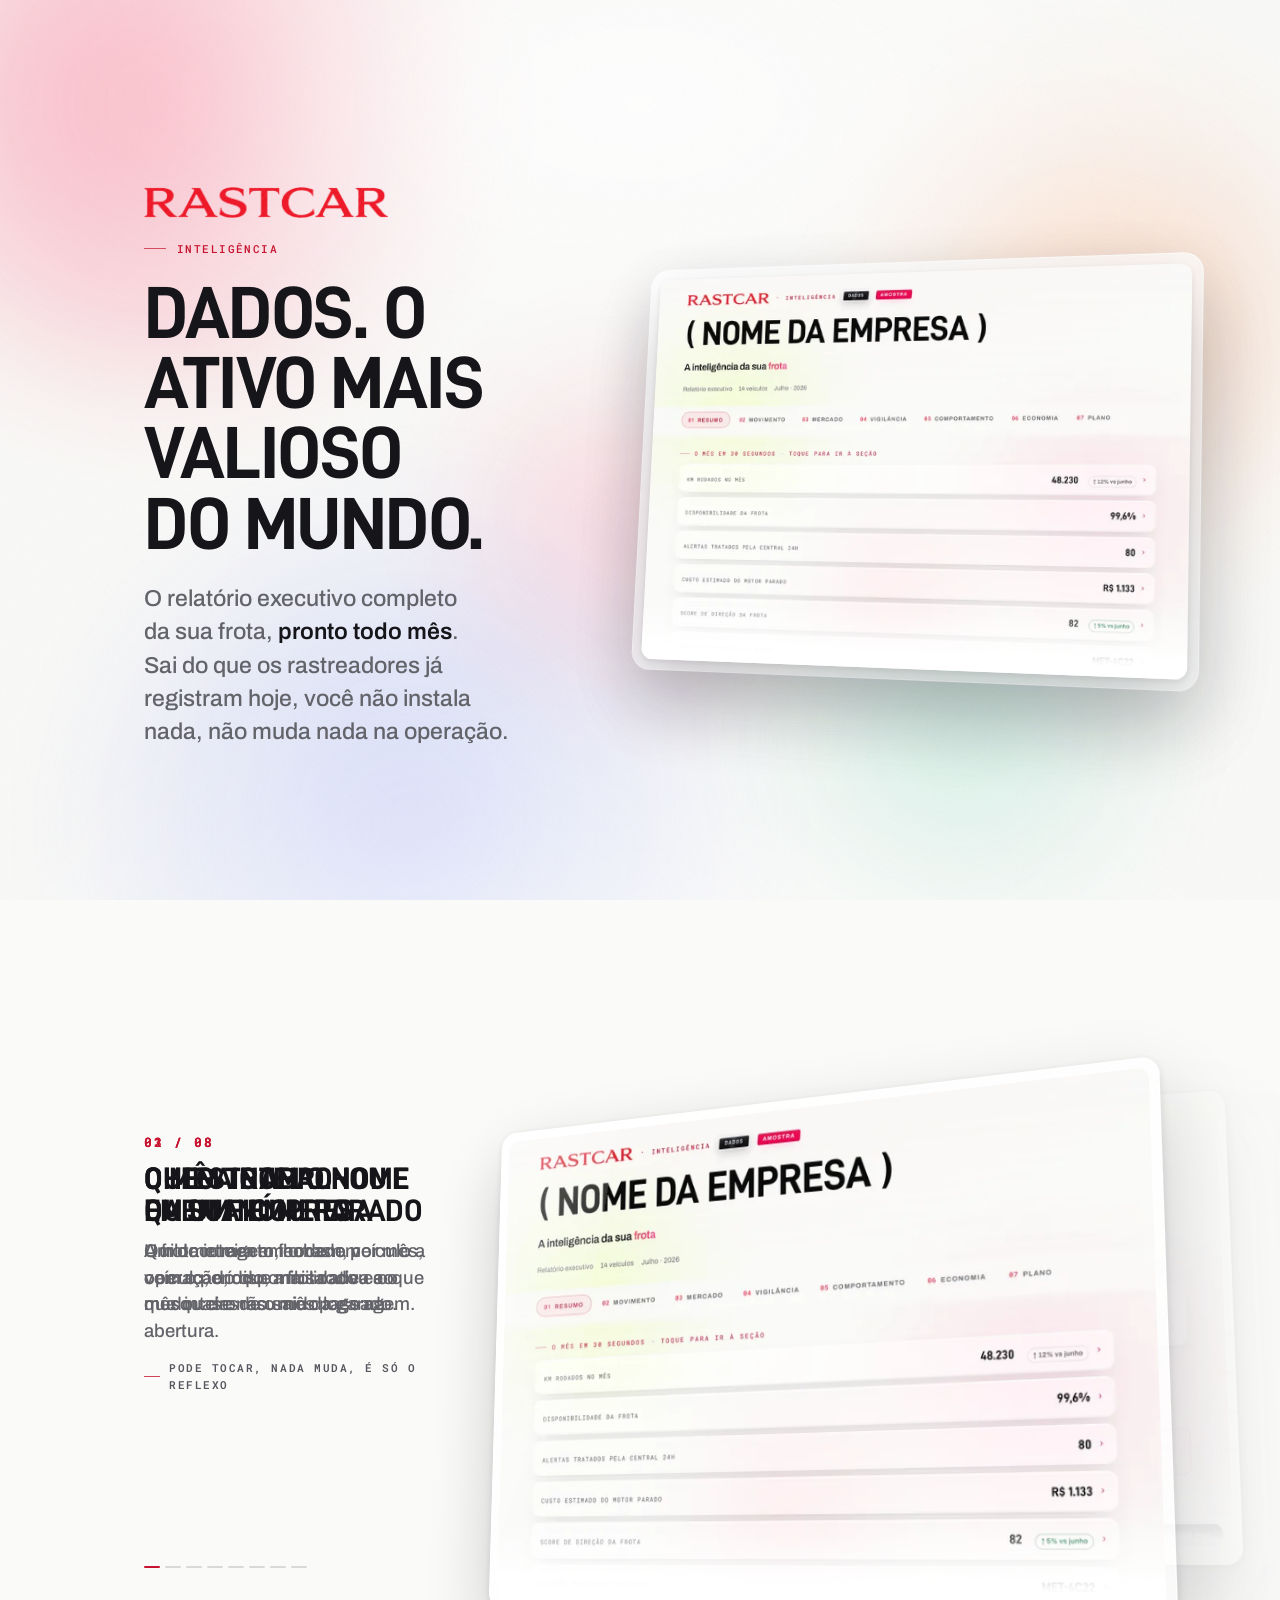
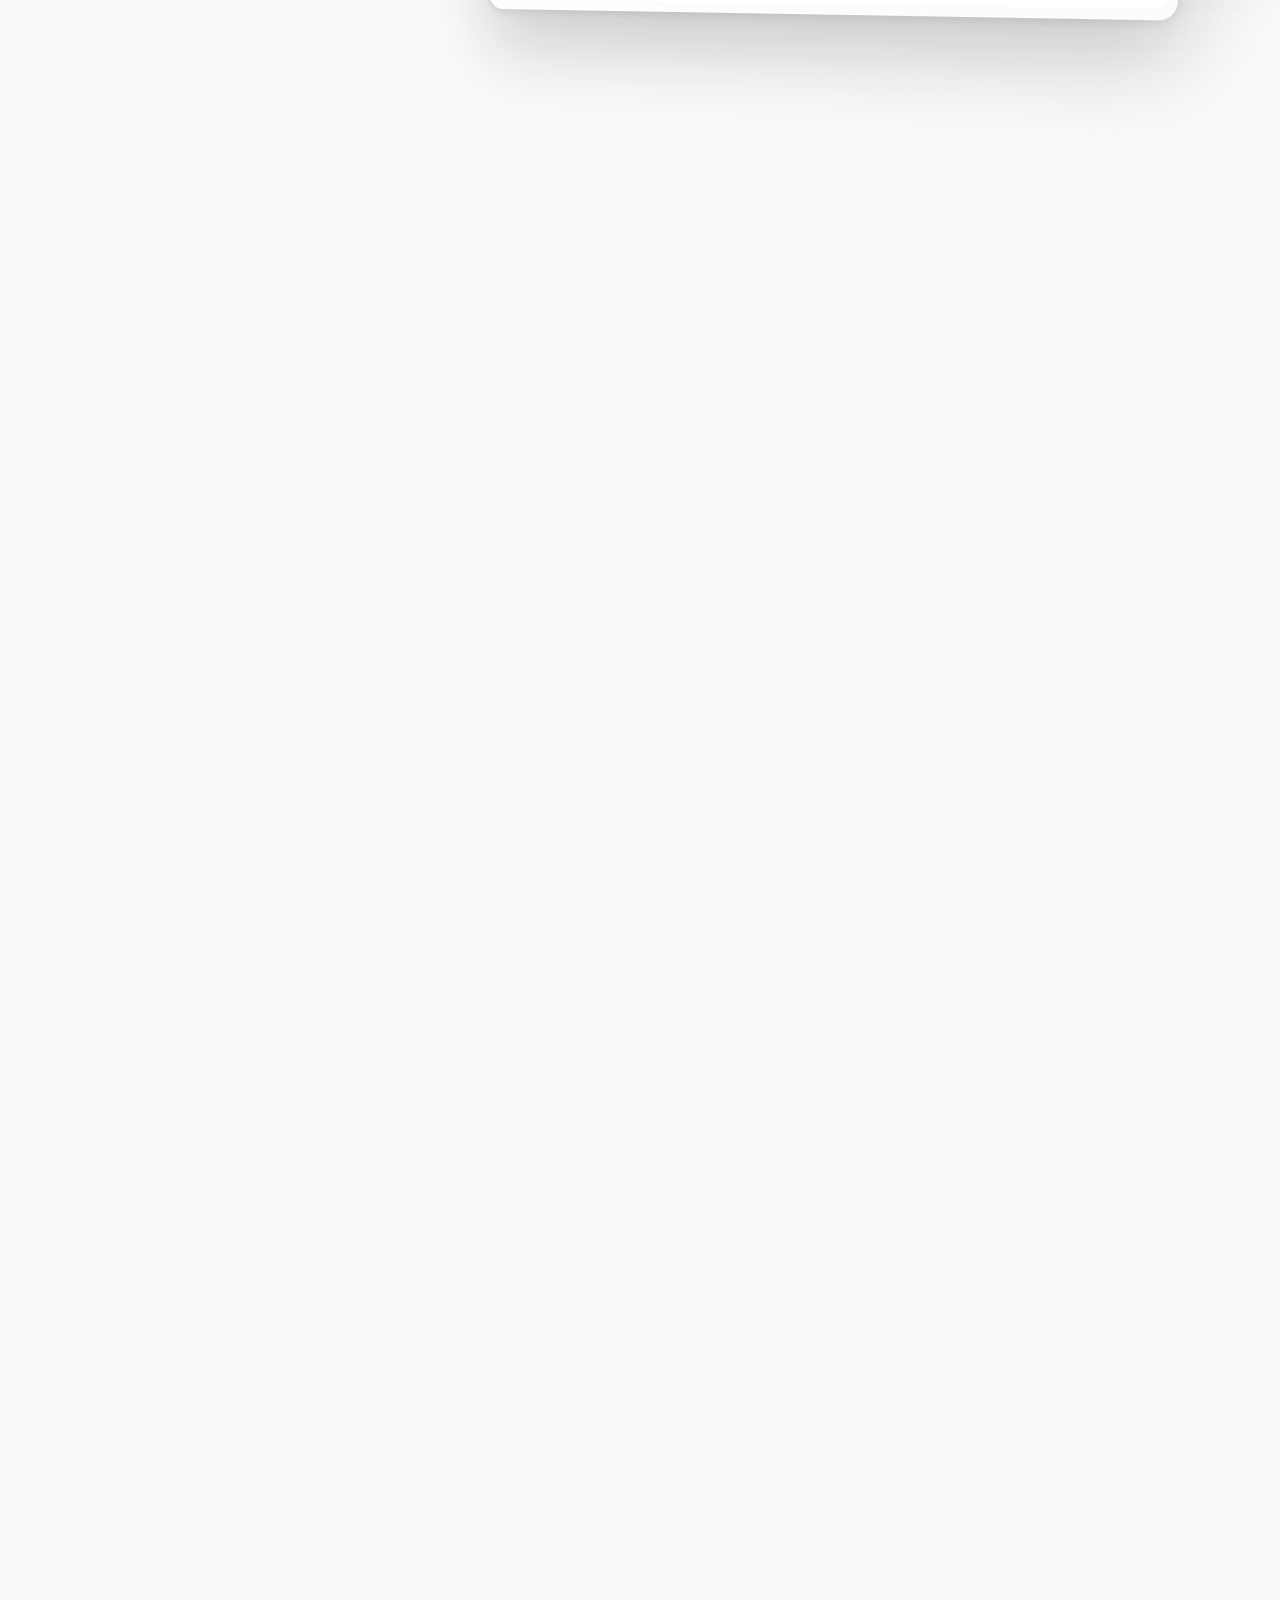
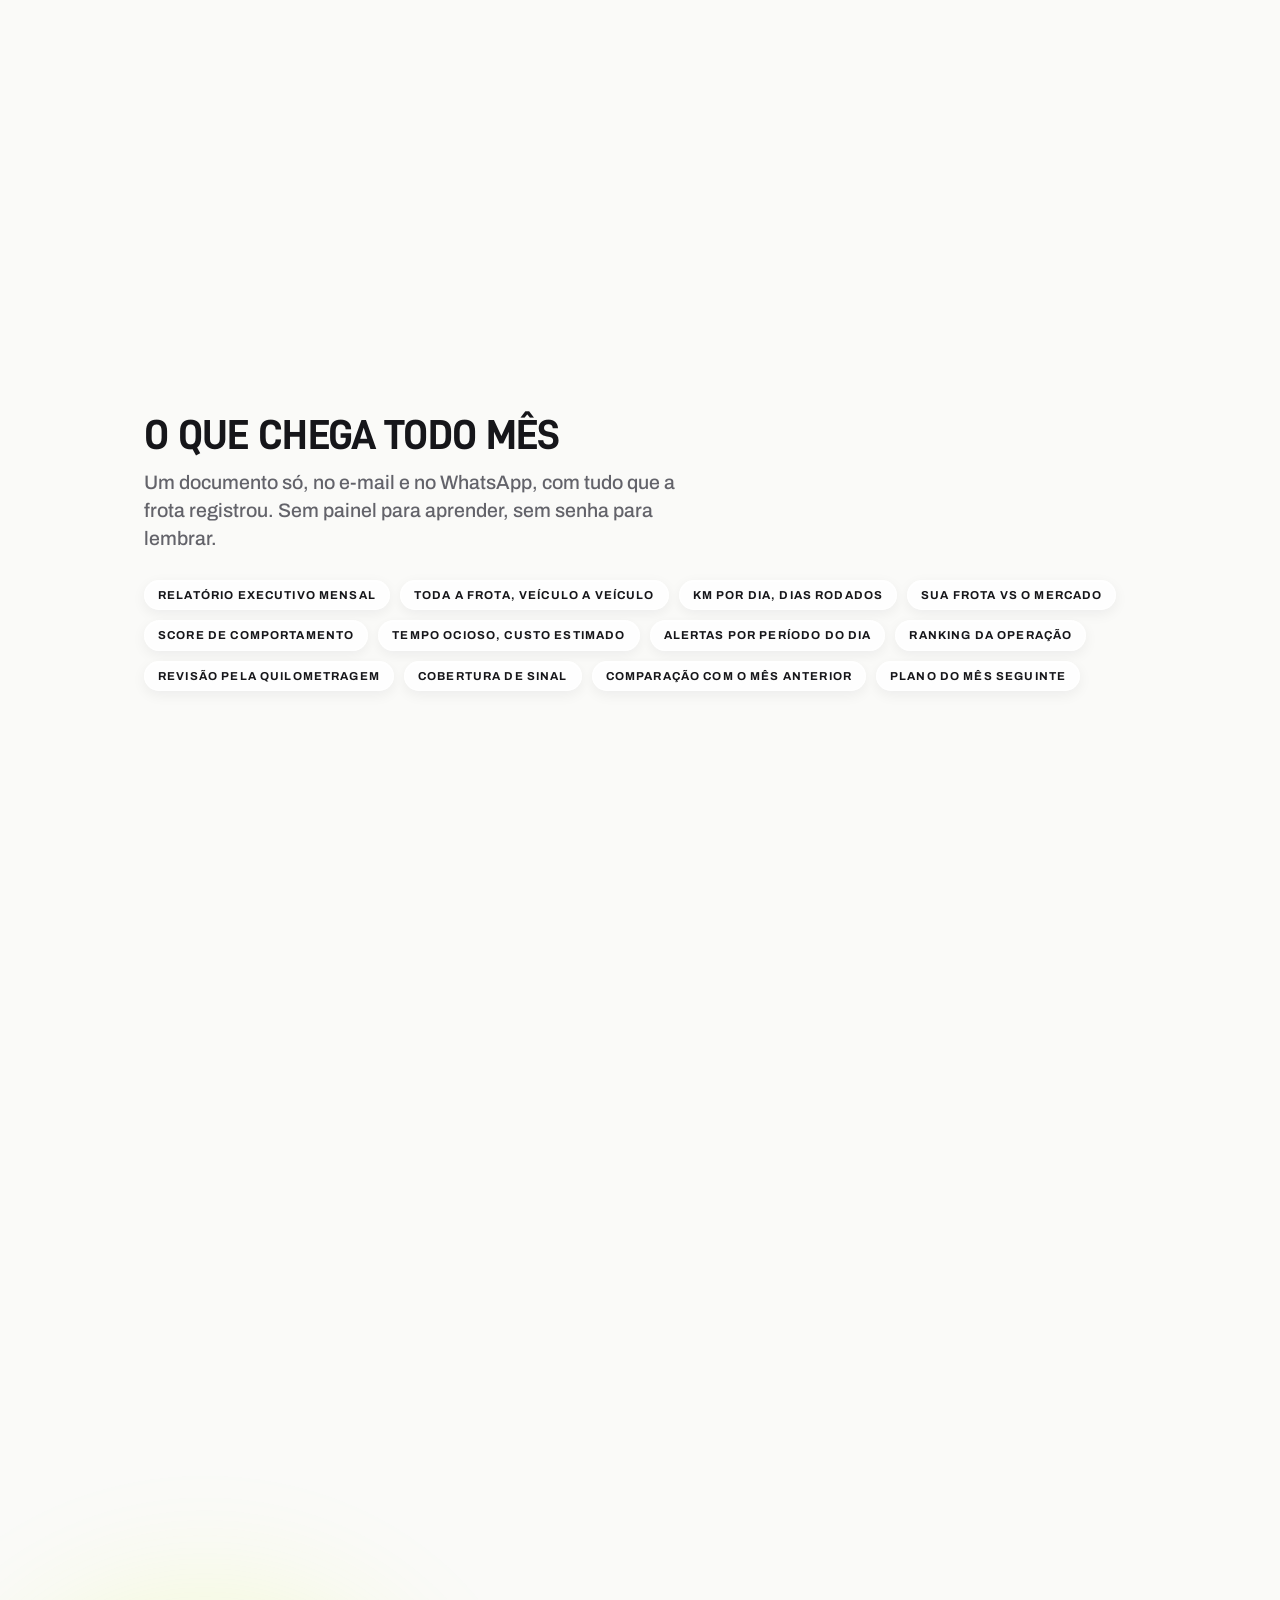
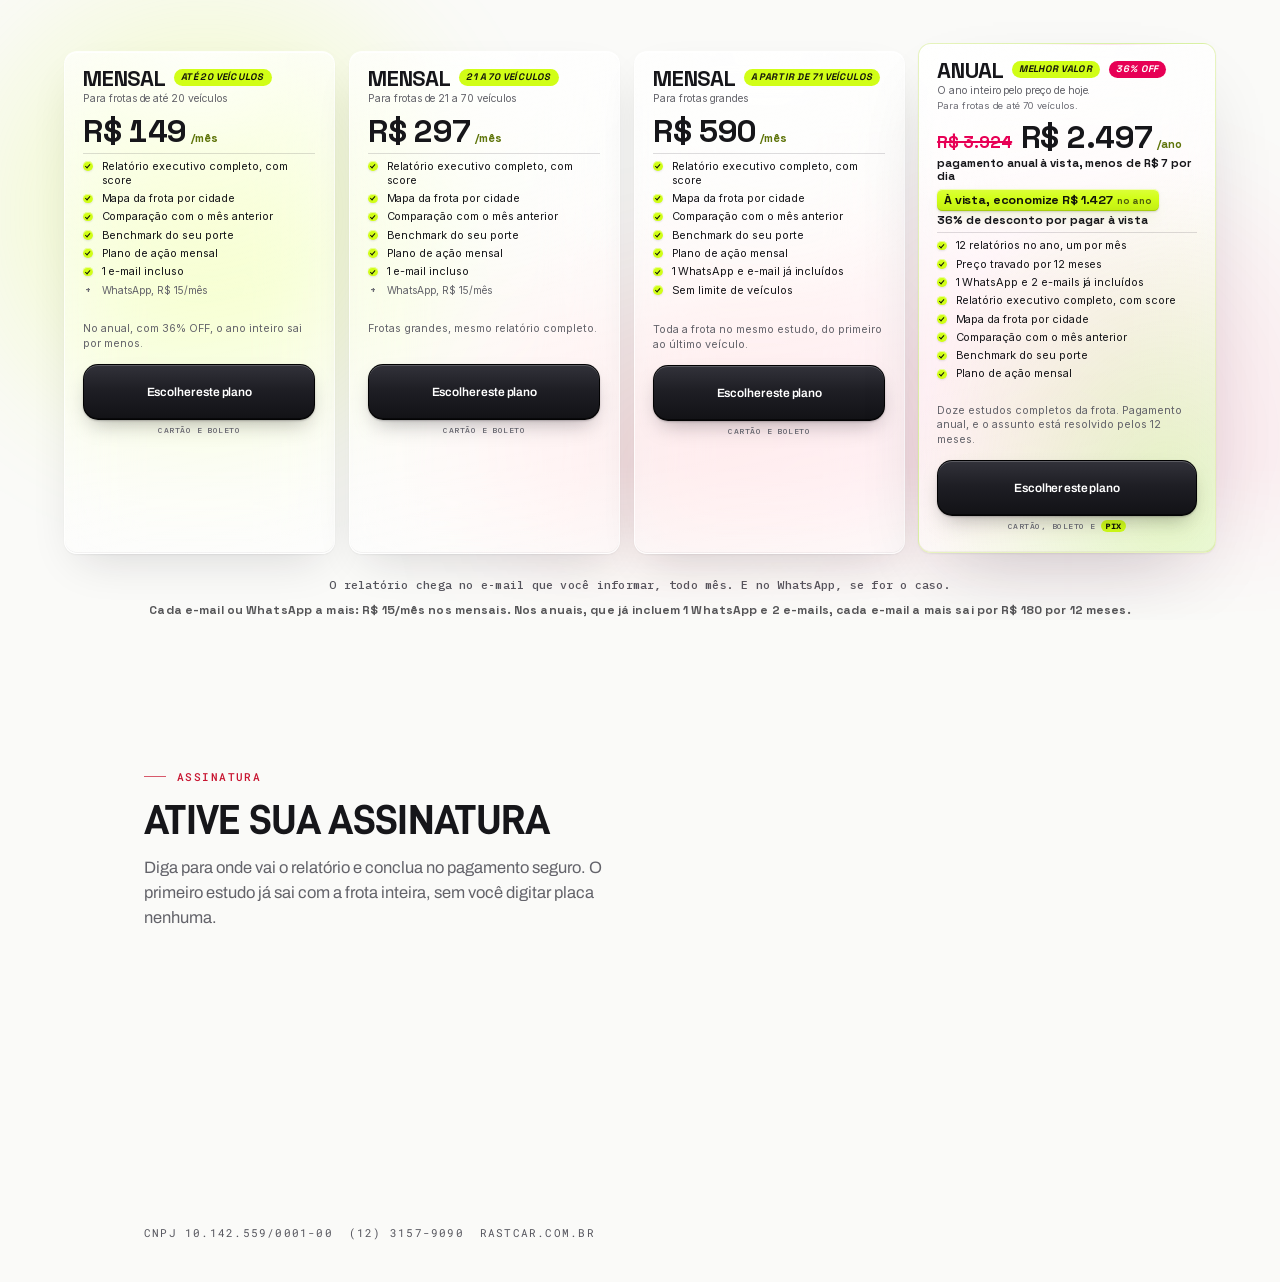
==== commit 0ad6d19c: "Anual vira liquid glass de verdade: luz lime interna, borda discreta, sem placa rosa" ====
--- a/dados/index.html
+++ b/dados/index.html
@@ -562,17 +562,22 @@
 }
 .plan.sel{border-color:var(--crimson);box-shadow:0 0 0 1px var(--crimson), var(--sh-2)}
 .plan--ano{
-  /* na peca o anual e vinho · no claro vira tint quente do mesmo matiz,
-     com o rosa #FF005B assinando a borda. E ele que chama o olho. */
+  /* o anual e o vidro mais bem acabado da vitrine: mesmo corpo branco dos
+     irmaos, mas com a ILUMINACAO DENTRO do material (camadas de background,
+     recortadas pelo raio do card) · luz lime no canto baixo + clareira
+     especular no alto. Nada de orbe proprio vazando pra fora do cartao
+     (reprovado pelo Joao em 05/08), e nada de tint rosa no corpo (placa,
+     nao vidro · idem). Gradiente estatico, zero custo de performance. */
   background:
-    linear-gradient(168deg, rgba(255,0,91,.14) 0%, rgba(255,0,91,.06) 46%, rgba(255,255,255,.48) 100%);
-  border-color:rgba(255,0,91,.40);
+    radial-gradient(120% 92% at 84% 90%, rgba(142,240,32,.24), rgba(150,242,36,.08) 46%, rgba(150,242,36,0) 72%),
+    radial-gradient(70% 46% at 12% 4%, rgba(255,255,255,.60), rgba(255,255,255,0) 62%),
+    linear-gradient(168deg, rgba(255,255,255,.74) 0%, rgba(255,255,255,.52) 54%, rgba(255,255,255,.60) 100%);
+  border-color:rgba(199,229,102,.42);
   box-shadow:
     inset 0 1px 0 rgba(255,255,255,.95),
-    inset 0 -1px 0 rgba(90,10,40,.06),
+    inset 0 -1px 0 rgba(90,10,40,.05),
     0 1px 2px rgba(24,20,32,.07),
-    0 24px 60px -18px rgba(255,0,91,.20),
-    0 30px 70px -28px rgba(24,20,32,.20);
+    0 32px 76px -30px rgba(24,20,32,.24);
 }
 
 /* --- cabecalho do cartao --- */
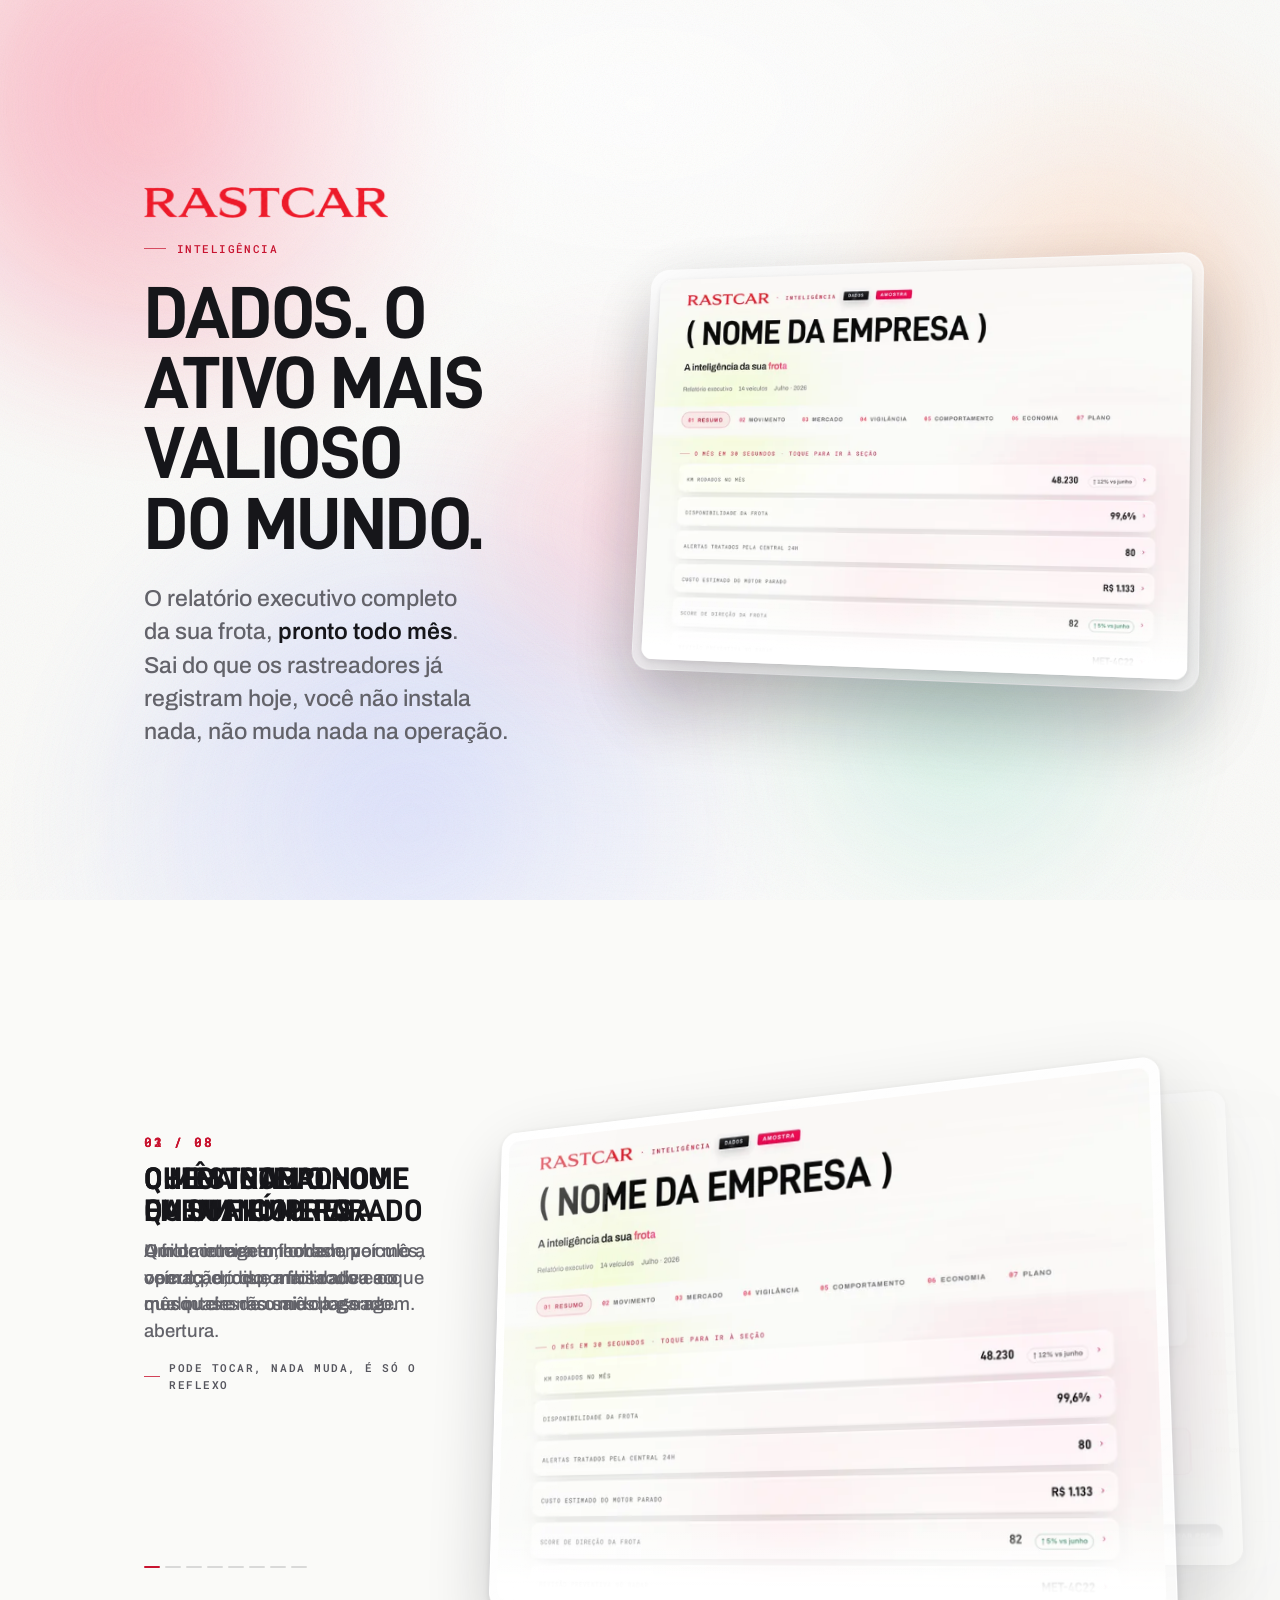
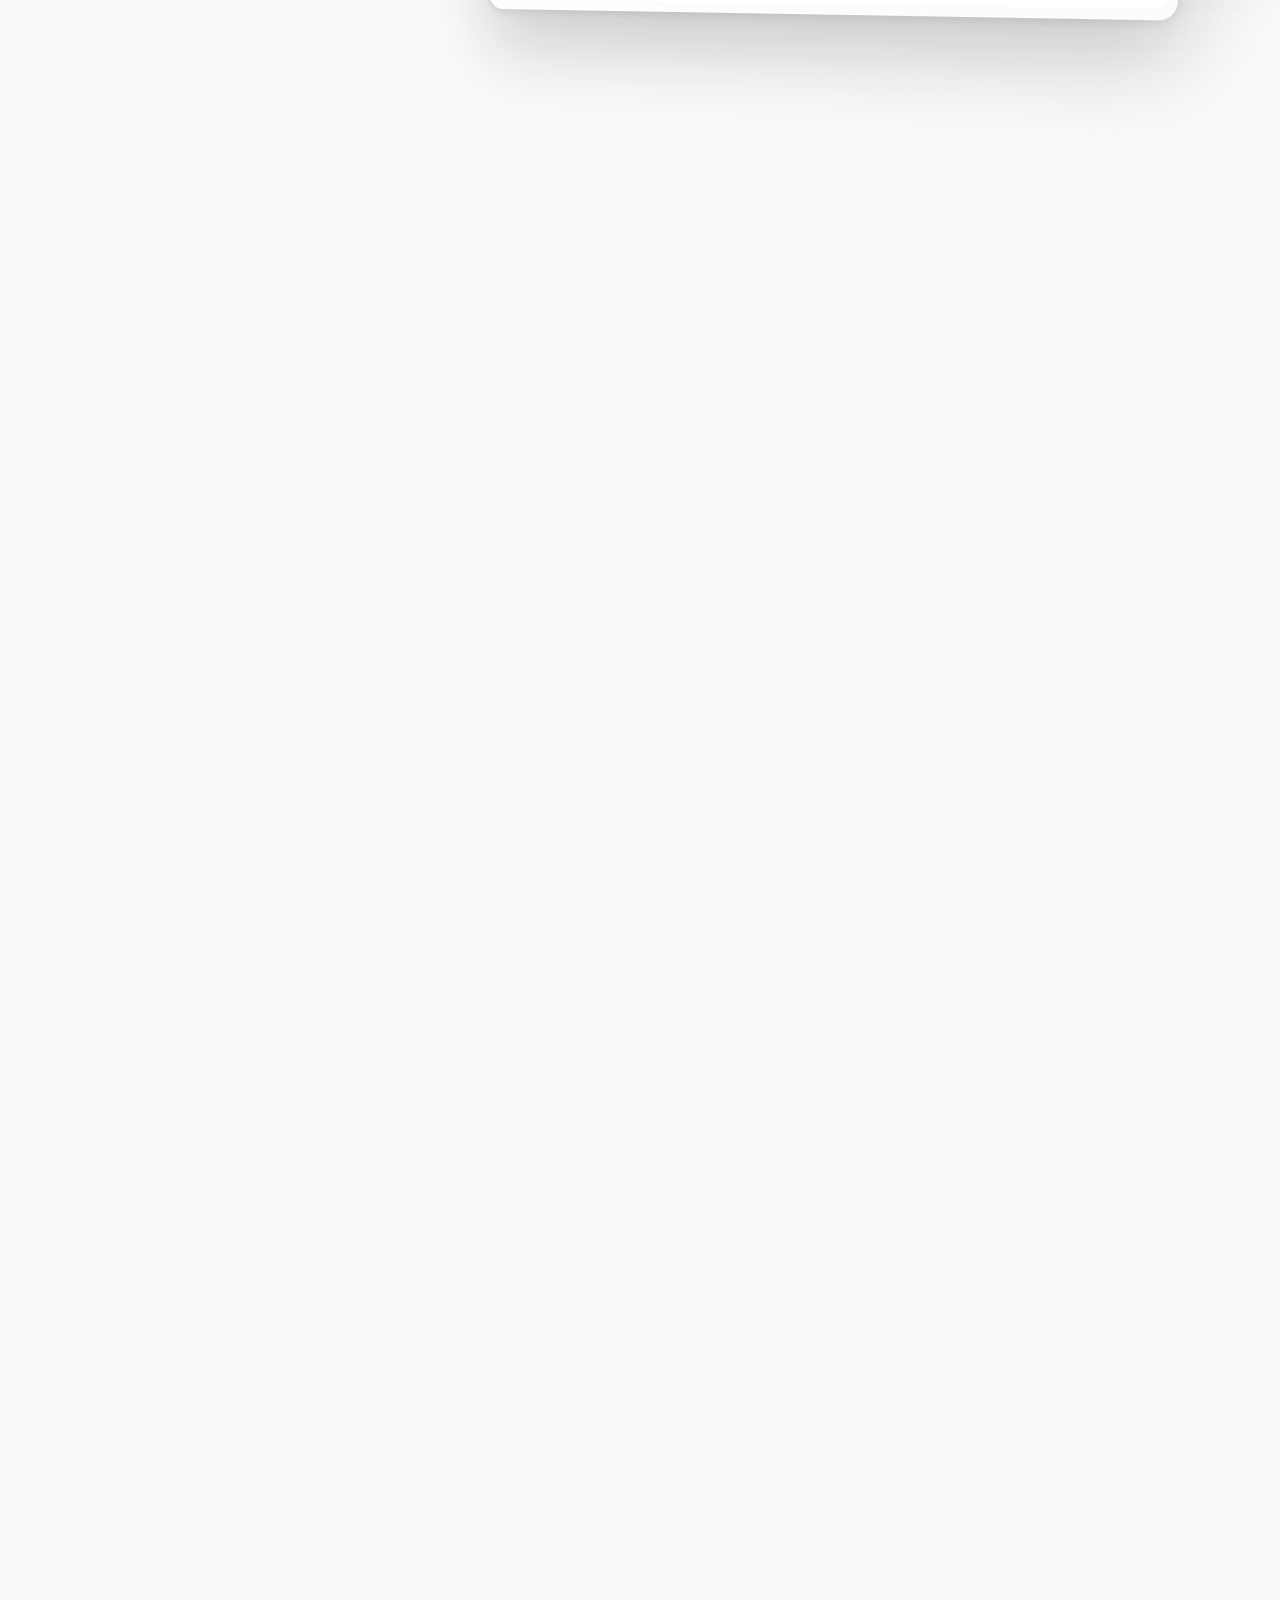
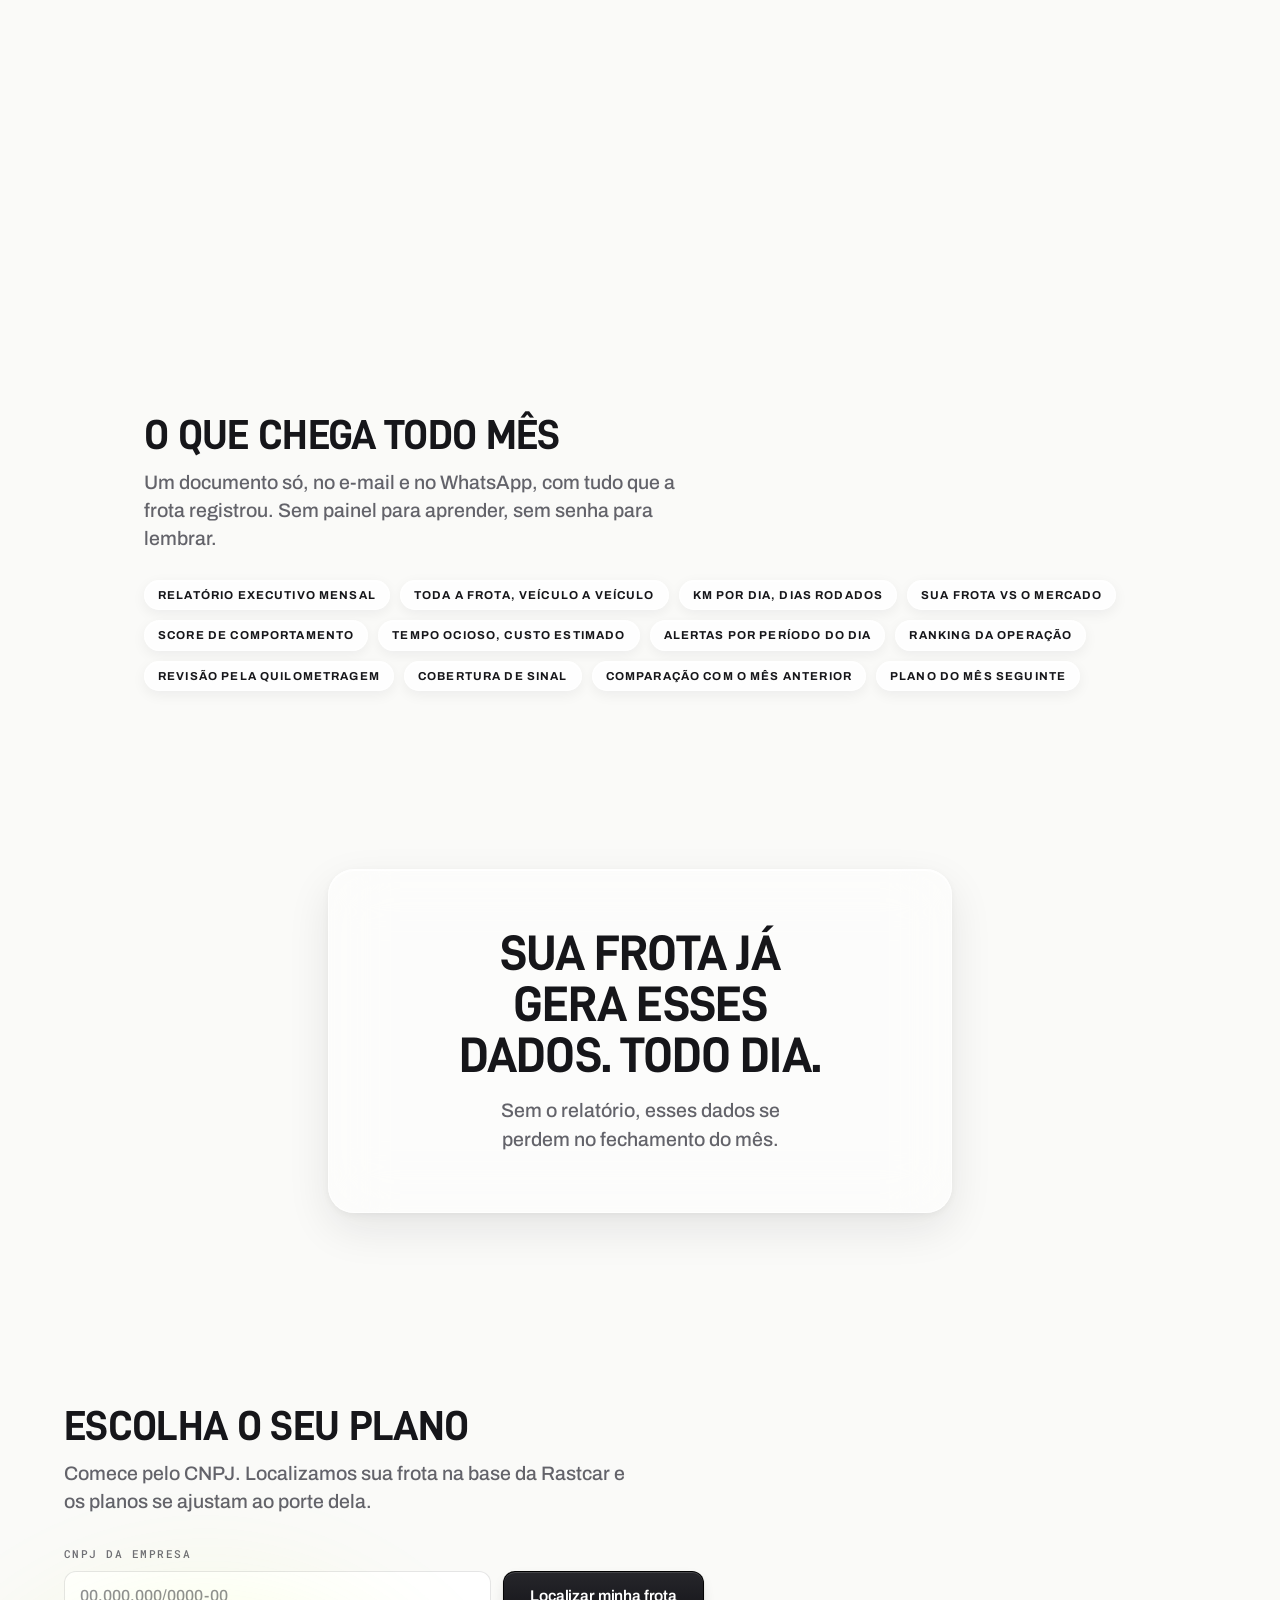
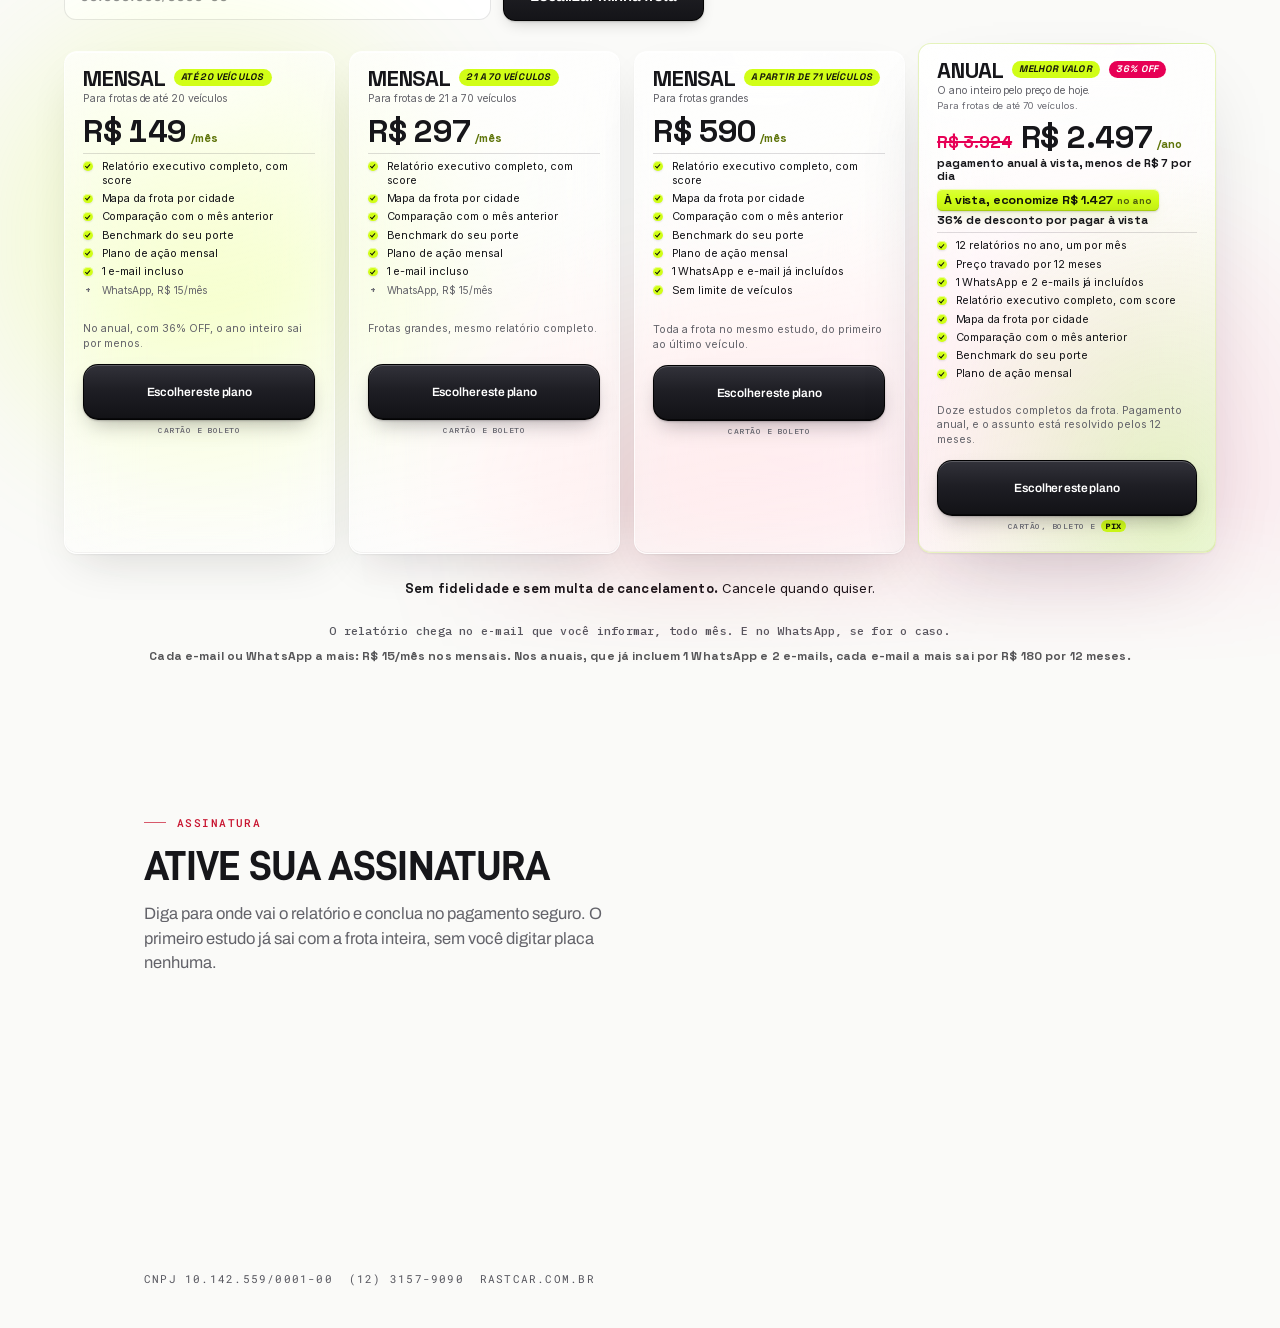
==== commit 79d8d738: "Landing: frase de cancelamento livre na vitrine de planos" ====
--- a/dados/index.html
+++ b/dados/index.html
@@ -876,6 +876,14 @@
   margin:22px 0 0;text-align:center;
 }
 
+/* cancelamento livre, dito com destaque e honestidade (mesma frase do cartaz SPMAR) */
+.plans-canc{
+  font-family:var(--card-body);font-weight:400;
+  font-size:13px;line-height:1.6;letter-spacing:.01em;color:var(--ink);
+  margin:24px 0 0;text-align:center;
+}
+.plans-canc b{font-family:var(--card-title);font-weight:700}
+
 /* Com o 4o cartao (71+) a vitrine so cabe em tela larga: a secao ganha uma
    wrap propria de 1240px e o cartao volta a ~269px, perto dos 310px de
    quando eram 3. Como TODO o desenho interno e calculado sobre --w, e a
@@ -1517,6 +1525,7 @@
           </article>
 
         </div>
+        <p class="plans-canc"><b>Sem fidelidade e sem multa de cancelamento.</b> Cancele quando quiser.</p>
         <p class="plans-note">O relatório chega no e-mail que você informar, todo mês. E no WhatsApp, se for o caso.<span class="nota-add">Cada e-mail ou WhatsApp a mais: R$ 15/mês nos mensais. Nos anuais, que já incluem 1 WhatsApp e 2 e-mails, cada e-mail a mais sai por R$ 180 por 12 meses.</span></p>
       </div>
     </section>
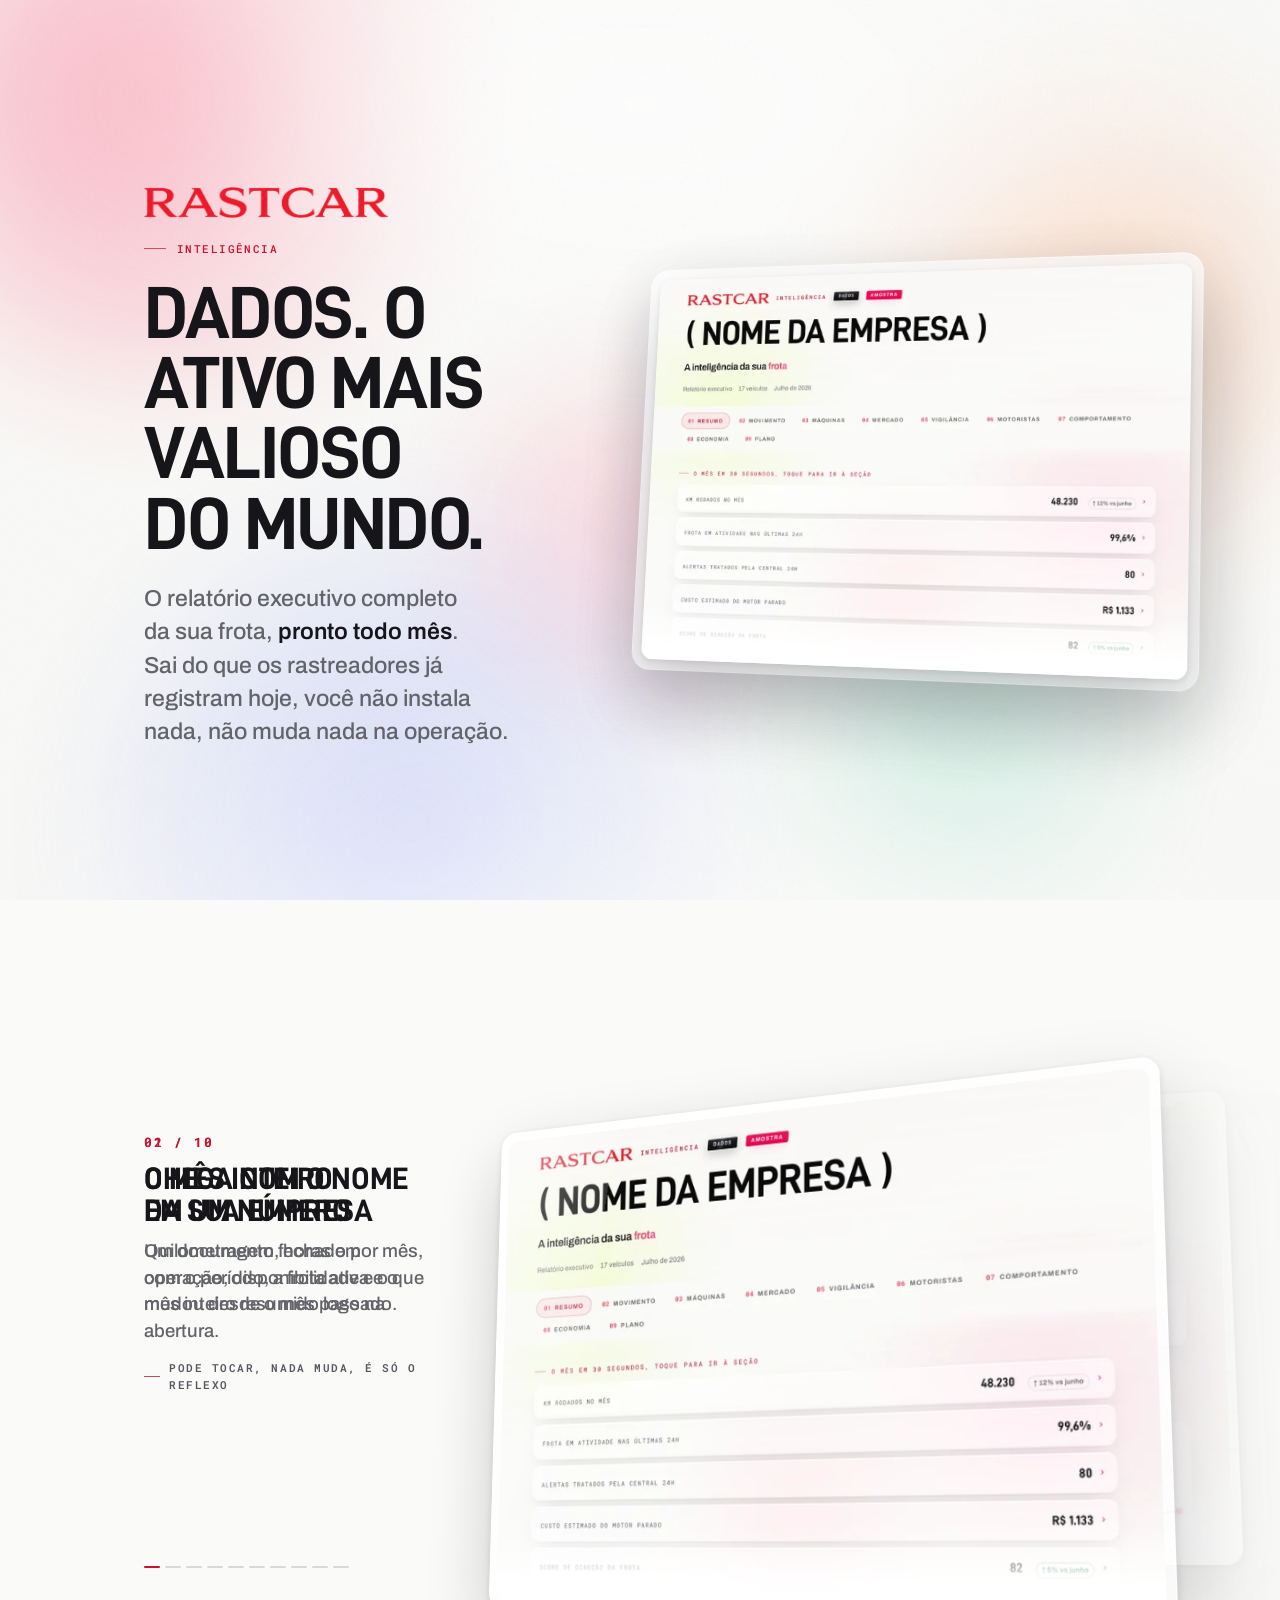
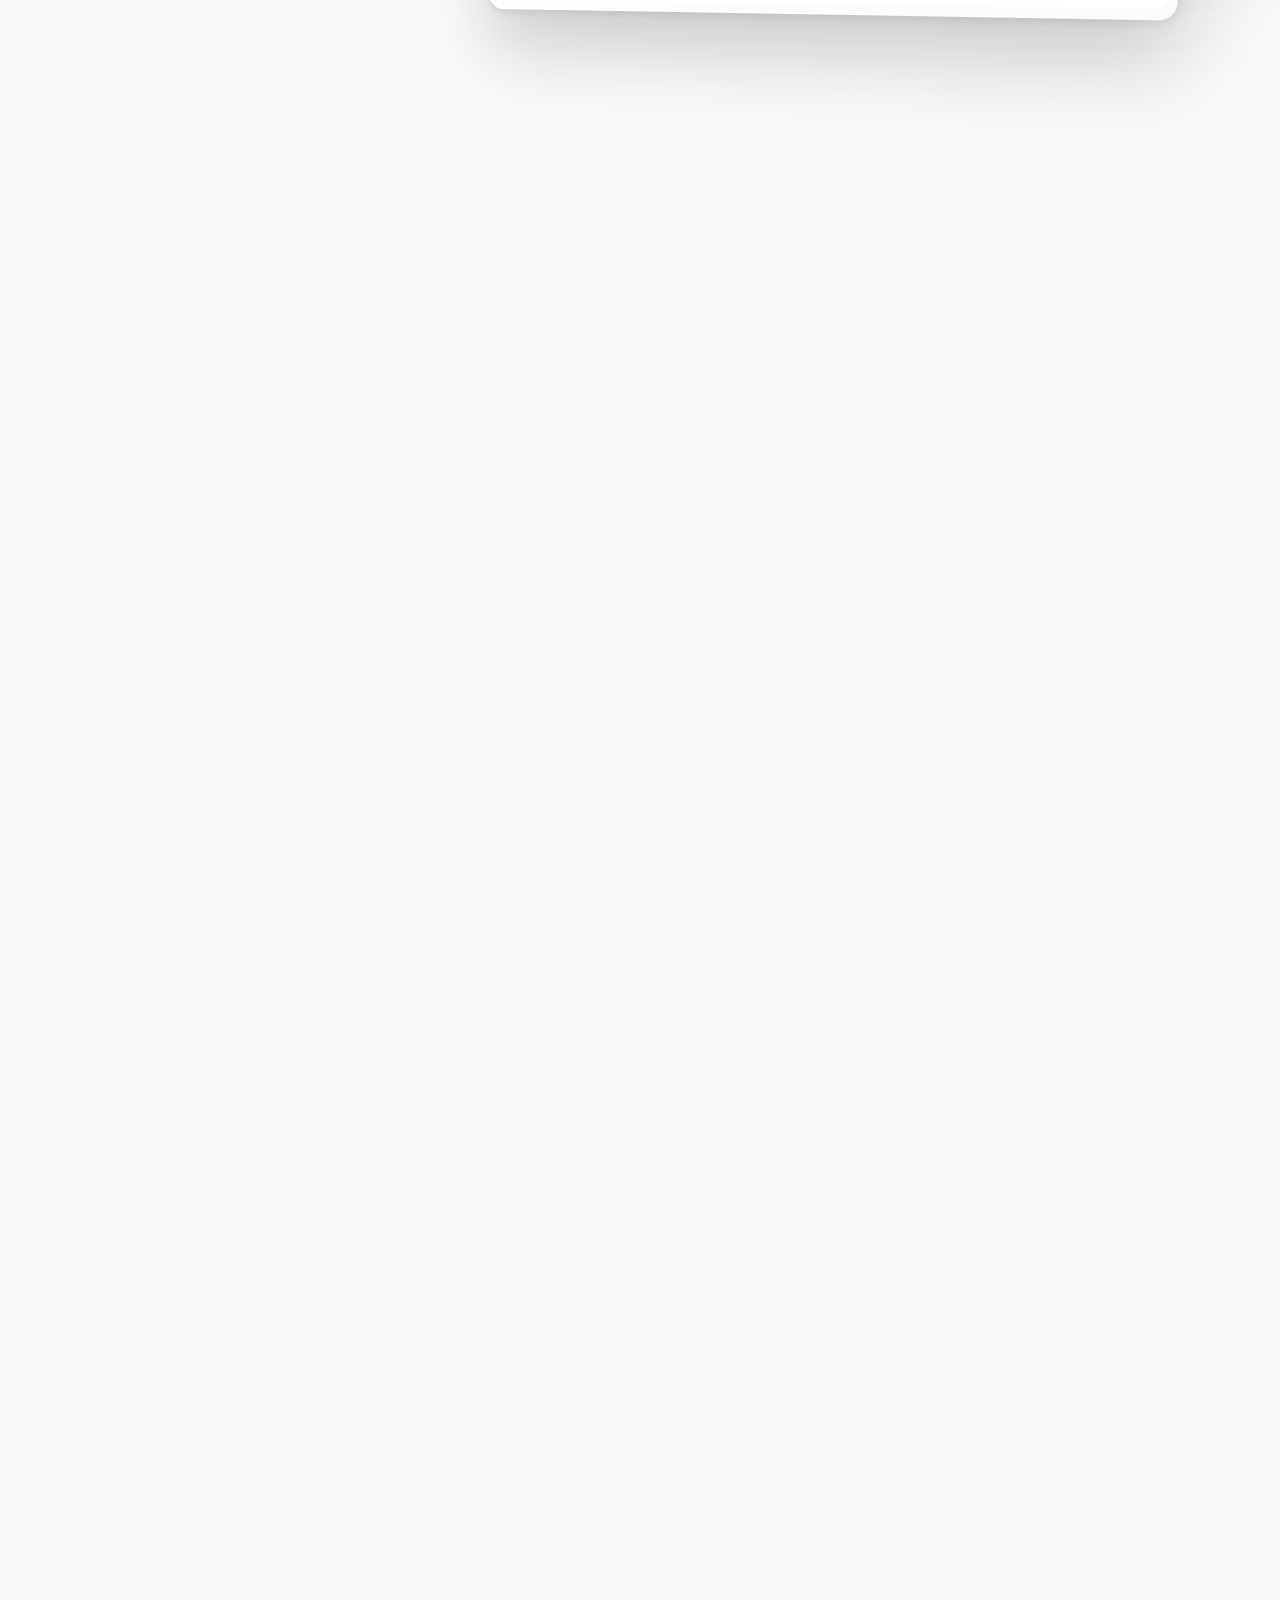
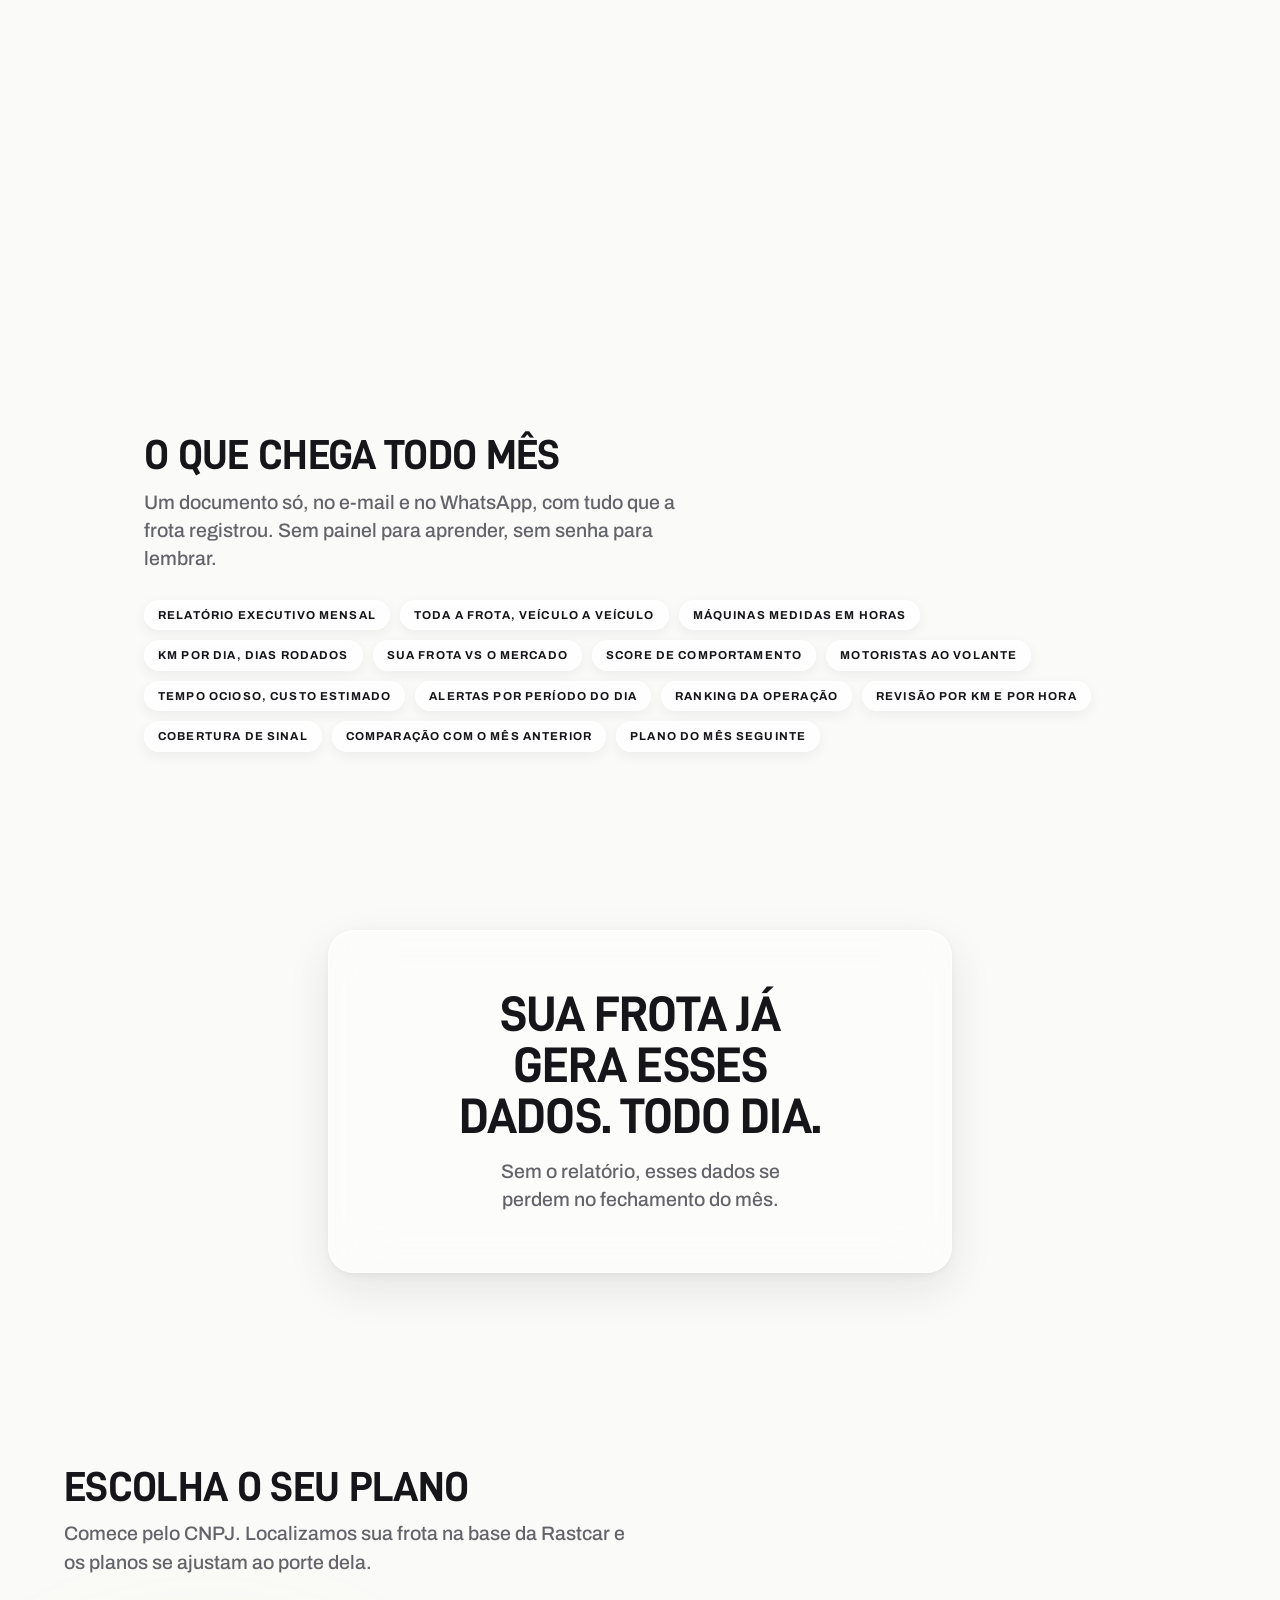
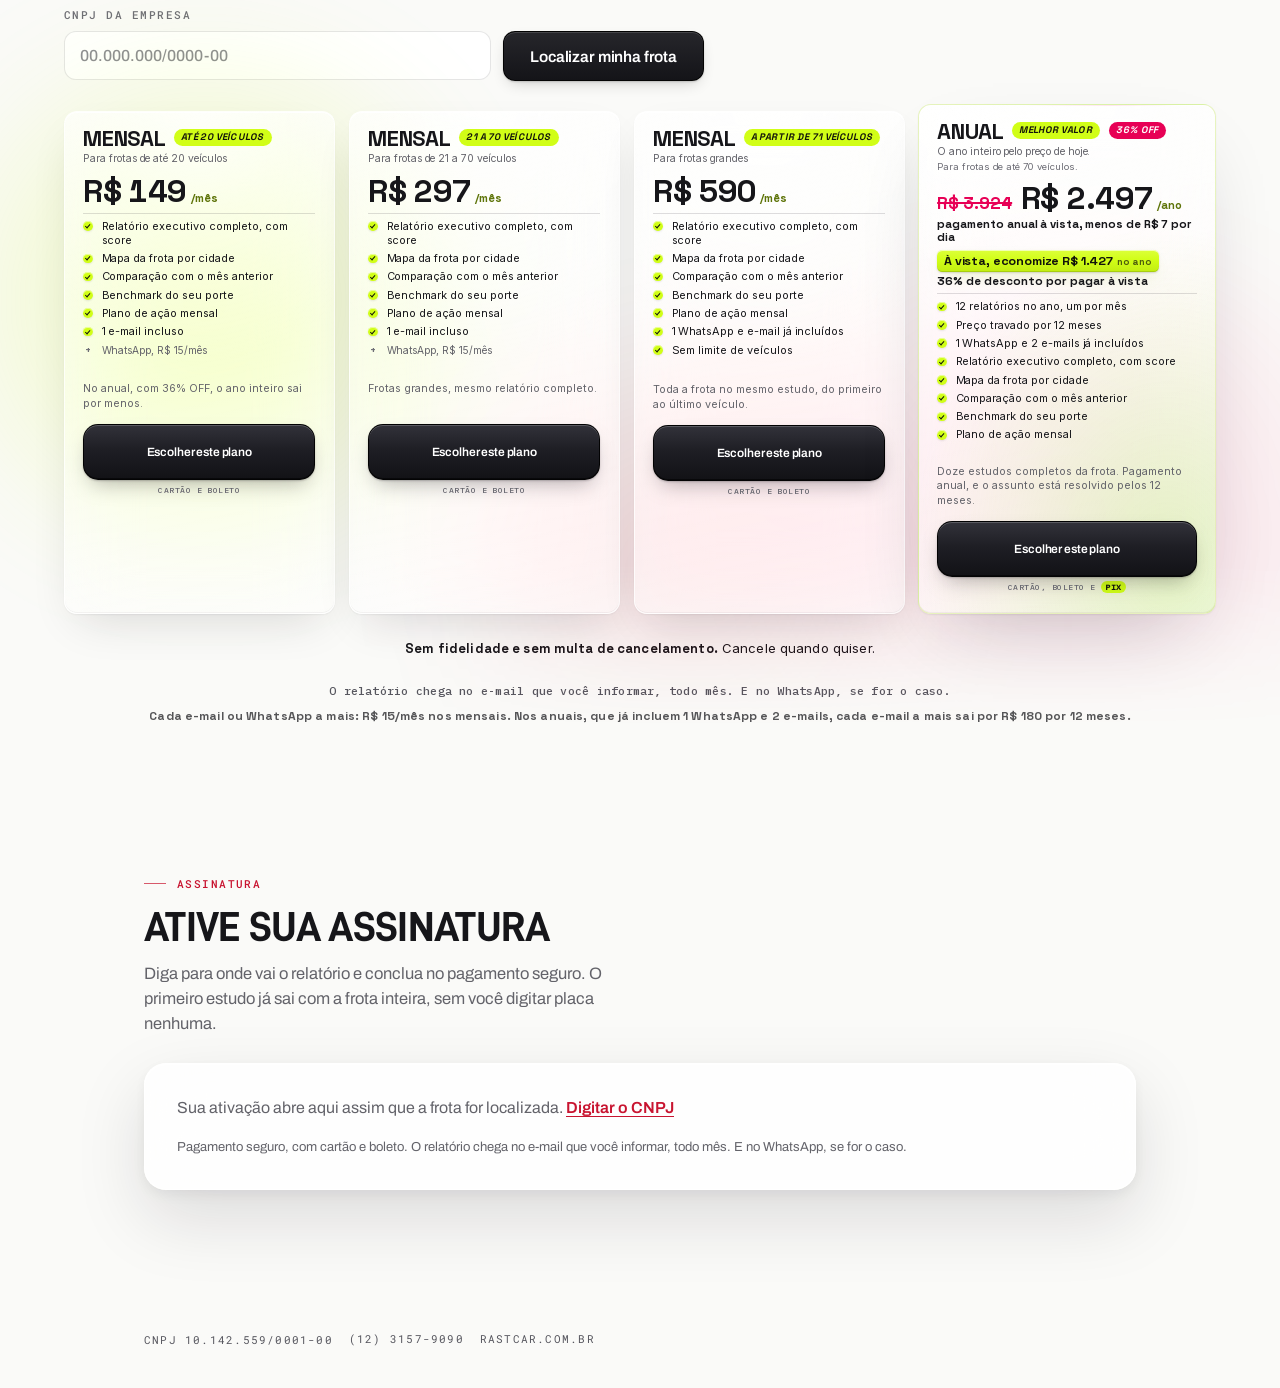
==== commit f04e16eb: "Telas da landing refeitas sobre o relatorio de hoje, com Maquinas e Motoristas" ====
--- a/dados/index.html
+++ b/dados/index.html
@@ -260,11 +260,13 @@
    tras assume o centro. Zero scroll-jacking: o JS so LE o scroll.
    ============================================================ */
 #story{position:relative}
-/* 8 folhas x 80vh · a troca de capitulo precisa de CURSO. Com 340vh cada
-   giro de trackpad consumia quase um capitulo inteiro: a cena pulava e dava
-   a sensacao de quebrada. Com 640vh, uma rolada avanca uma fracao do passo
-   e a folha tem tempo de virar. */
-.story-track{position:relative;height:640vh}
+/* A troca de capitulo precisa de CURSO. Com 340vh cada giro de trackpad
+   consumia quase um capitulo inteiro: a cena pulava e dava a sensacao de
+   quebrada. O que importa nao e a altura total, e o CURSO POR TROCA: eram
+   640vh para 8 folhas (7 trocas). Com 10 folhas sao 9 trocas, entao a pista
+   cresce na mesma proporcao (640 x 9/7) para a folha continuar levando o
+   mesmo tanto de rolagem para virar. */
+.story-track{position:relative;height:820vh}
 .story-sticky{
   position:sticky;top:0;
   height:100vh;height:100svh;
@@ -1322,8 +1324,10 @@
         <p><strong>A capa com o nome da sua empresa.</strong> Todo mês um documento fechado, com o período, a frota ativa e o mês inteiro resumido em uma tabela.</p>
         <p><strong>O panorama do mês.</strong> Quilometragem total, horas em operação, disponibilidade e a comparação com o mês anterior. No exemplo: 48.230 km, 2.114 horas e 99,6% de disponibilidade.</p>
         <p><strong>Quem mais trabalhou.</strong> A frota inteira ordenada por quilometragem, veículo a veículo, do que mais rodou ao que quase não saiu.</p>
+        <p><strong>As máquinas, medidas em horas.</strong> Escavadeira, retroescavadeira e rolo não rodam quilômetro, produzem hora de motor. Quem tem parque de máquinas recebe um capítulo próprio pelo horímetro: horas trabalhadas, dias em serviço, máquina parada e revisão pelo marco de horas.</p>
         <p><strong>Sua frota comparada com o mercado.</strong> Km por veículo, score de direção e horas de motor parado, lado a lado com a média de frotas anônimas do mesmo porte na carteira da Rastcar.</p>
         <p><strong>O que a central viu.</strong> Cerca virtual, ignição fora de hora, excesso de velocidade e movimentação de madrugada, com placa e horário.</p>
+        <p><strong>Quem esteve ao volante.</strong> Identificação por chave eletrônica no veículo: quem dirigiu o quê, quanto rodou, como dirigiu e quanto da quilometragem saiu sem condutor identificado. Depende da chave eletrônica instalada e dos condutores cadastrados na plataforma.</p>
         <p><strong>Como a frota dirige.</strong> Score de 0 a 100 por veículo, quem precisa de atenção e quem é destaque.</p>
         <p><strong>O dinheiro que a frota deixa na mesa.</strong> Toda operação tem custo escondido. O relatório cruza os dados da frota inteira, converte o desperdício em reais e entrega a lista: quanto está vazando, em quais placas e por onde começar a recuperar. Custo escondido não sobrevive a dado. Cálculo aberto, declarado no próprio relatório, com premissas explícitas: 2 L/h e R$ 5,90 por litro.</p>
         <p><strong>O plano do mês seguinte.</strong> Movimentos práticos com placa e prazo, e uma meta para o próximo relatório cobrar.</p>
@@ -1350,16 +1354,18 @@
         <ul class="chips">
           <li><span class="tag ghost rv">Relatório executivo mensal</span></li>
           <li><span class="tag ghost rv" style="--d:.03s">Toda a frota, veículo a veículo</span></li>
-          <li><span class="tag ghost rv" style="--d:.06s">Km por dia, dias rodados</span></li>
-          <li><span class="tag ghost rv" style="--d:.09s">Sua frota vs o mercado</span></li>
-          <li><span class="tag ghost rv" style="--d:.12s">Score de comportamento</span></li>
-          <li><span class="tag ghost rv" style="--d:.15s">Tempo ocioso, custo estimado</span></li>
-          <li><span class="tag ghost rv" style="--d:.18s">Alertas por período do dia</span></li>
-          <li><span class="tag ghost rv" style="--d:.21s">Ranking da operação</span></li>
-          <li><span class="tag ghost rv" style="--d:.24s">Revisão pela quilometragem</span></li>
-          <li><span class="tag ghost rv" style="--d:.27s">Cobertura de sinal</span></li>
-          <li><span class="tag ghost rv" style="--d:.3s">Comparação com o mês anterior</span></li>
-          <li><span class="tag ghost rv" style="--d:.33s">Plano do mês seguinte</span></li>
+          <li><span class="tag ghost rv" style="--d:.06s">Máquinas medidas em horas</span></li>
+          <li><span class="tag ghost rv" style="--d:.09s">Km por dia, dias rodados</span></li>
+          <li><span class="tag ghost rv" style="--d:.12s">Sua frota vs o mercado</span></li>
+          <li><span class="tag ghost rv" style="--d:.15s">Score de comportamento</span></li>
+          <li><span class="tag ghost rv" style="--d:.18s">Motoristas ao volante</span></li>
+          <li><span class="tag ghost rv" style="--d:.21s">Tempo ocioso, custo estimado</span></li>
+          <li><span class="tag ghost rv" style="--d:.24s">Alertas por período do dia</span></li>
+          <li><span class="tag ghost rv" style="--d:.27s">Ranking da operação</span></li>
+          <li><span class="tag ghost rv" style="--d:.3s">Revisão por km e por hora</span></li>
+          <li><span class="tag ghost rv" style="--d:.33s">Cobertura de sinal</span></li>
+          <li><span class="tag ghost rv" style="--d:.36s">Comparação com o mês anterior</span></li>
+          <li><span class="tag ghost rv" style="--d:.39s">Plano do mês seguinte</span></li>
         </ul>
       </div>
     </section>
@@ -1638,24 +1644,29 @@
   var track  = story.querySelector('.story-track');
   if(!deck || !asides || !track) return;
 
-  /* as 8 folhas · imagem real do relatorio, uma por capitulo */
+  /* as 10 folhas · imagem real do relatorio, uma por capitulo */
   var PAGS = [
-    {f:'rel-1-capa',      n:'01', h:'Chega com o nome da sua empresa', toque:1,
+    {f:'rel-1-capa',       n:'01', h:'Chega com o nome da sua empresa', toque:1,
      p:'Um documento fechado por mês, com o período, a frota ativa e o mês inteiro resumido logo na abertura.'},
-    {f:'rel-2-panorama',  n:'02', h:'O mês inteiro em um número',
+    {f:'rel-2-panorama',   n:'02', h:'O mês inteiro em um número',
      p:'Quilometragem, horas em operação, disponibilidade e o que mudou desde o mês passado.'},
-    {f:'rel-3-ranking',   n:'03', h:'Quem trabalhou e quem ficou parado',
+    {f:'rel-3-ranking',    n:'03', h:'Quem trabalhou e quem ficou parado',
      p:'A frota inteira em ordem, veículo a veículo, do que mais rodou ao que quase não saiu da garagem.'},
-    {f:'rel-4-porte',     n:'04', h:'Sua frota comparada com o mercado',
+    {f:'rel-4-maquinas',   n:'04', h:'A máquina se mede por hora, não por quilômetro',
+     p:'Quem tem escavadeira, retroescavadeira ou rolo ganha um capítulo próprio, medido pelo horímetro: horas trabalhadas, dias em serviço e a revisão que vence por hora de motor.'},
+    {f:'rel-5-porte',      n:'05', h:'Sua frota comparada com o mercado',
      p:'Km por veículo, direção e motor parado na mesma régua de frotas anônimas do seu porte.'},
-    {f:'rel-5-escudo',    n:'05', h:'O que a central viu de madrugada', toque:1,
+    {f:'rel-6-escudo',     n:'06', h:'O que a central viu de madrugada', toque:1,
      p:'Cerca virtual, ignição fora de hora e movimentação noturna, com placa e horário.'},
-    {f:'rel-6-direcao',   n:'06', h:'O volante vira nota',
+    {f:'rel-7-motoristas', n:'07', h:'Cada quilômetro com um dono',
+     p:'O ranking mostra quem esteve ao volante de cada veículo, quanto rodou, como dirigiu e quanto da quilometragem saiu sem ninguém identificado.',
+     s:'Depende da chave eletrônica no veículo e dos condutores cadastrados na plataforma.'},
+    {f:'rel-8-direcao',    n:'08', h:'O volante vira nota',
      p:'Score de 0 a 100 por veículo. A conversa com a equipe deixa de ser opinião e passa a ser número.'},
-    {f:'rel-7-economia',  n:'07', h:'O dinheiro que a frota deixa na mesa',
+    {f:'rel-9-economia',   n:'09', h:'O dinheiro que a frota deixa na mesa',
      p:'Toda operação tem custo escondido. O relatório cruza os dados da frota inteira, converte o desperdício em reais e entrega a lista: quanto está vazando, em quais placas e por onde começar a recuperar. Custo escondido não sobrevive a dado.',
      s:'Cálculo aberto, declarado no próprio relatório, com premissas explícitas: 2 L/h e R$ 5,90 por litro.'},
-    {f:'rel-8-plano',     n:'08', h:'O mês que vem já vem com plano',
+    {f:'rel-10-plano',     n:'10', h:'O mês que vem já vem com plano',
      p:'Movimentos práticos com placa e prazo, e uma meta para o próximo relatório cobrar.'}
   ];
   var N = PAGS.length;
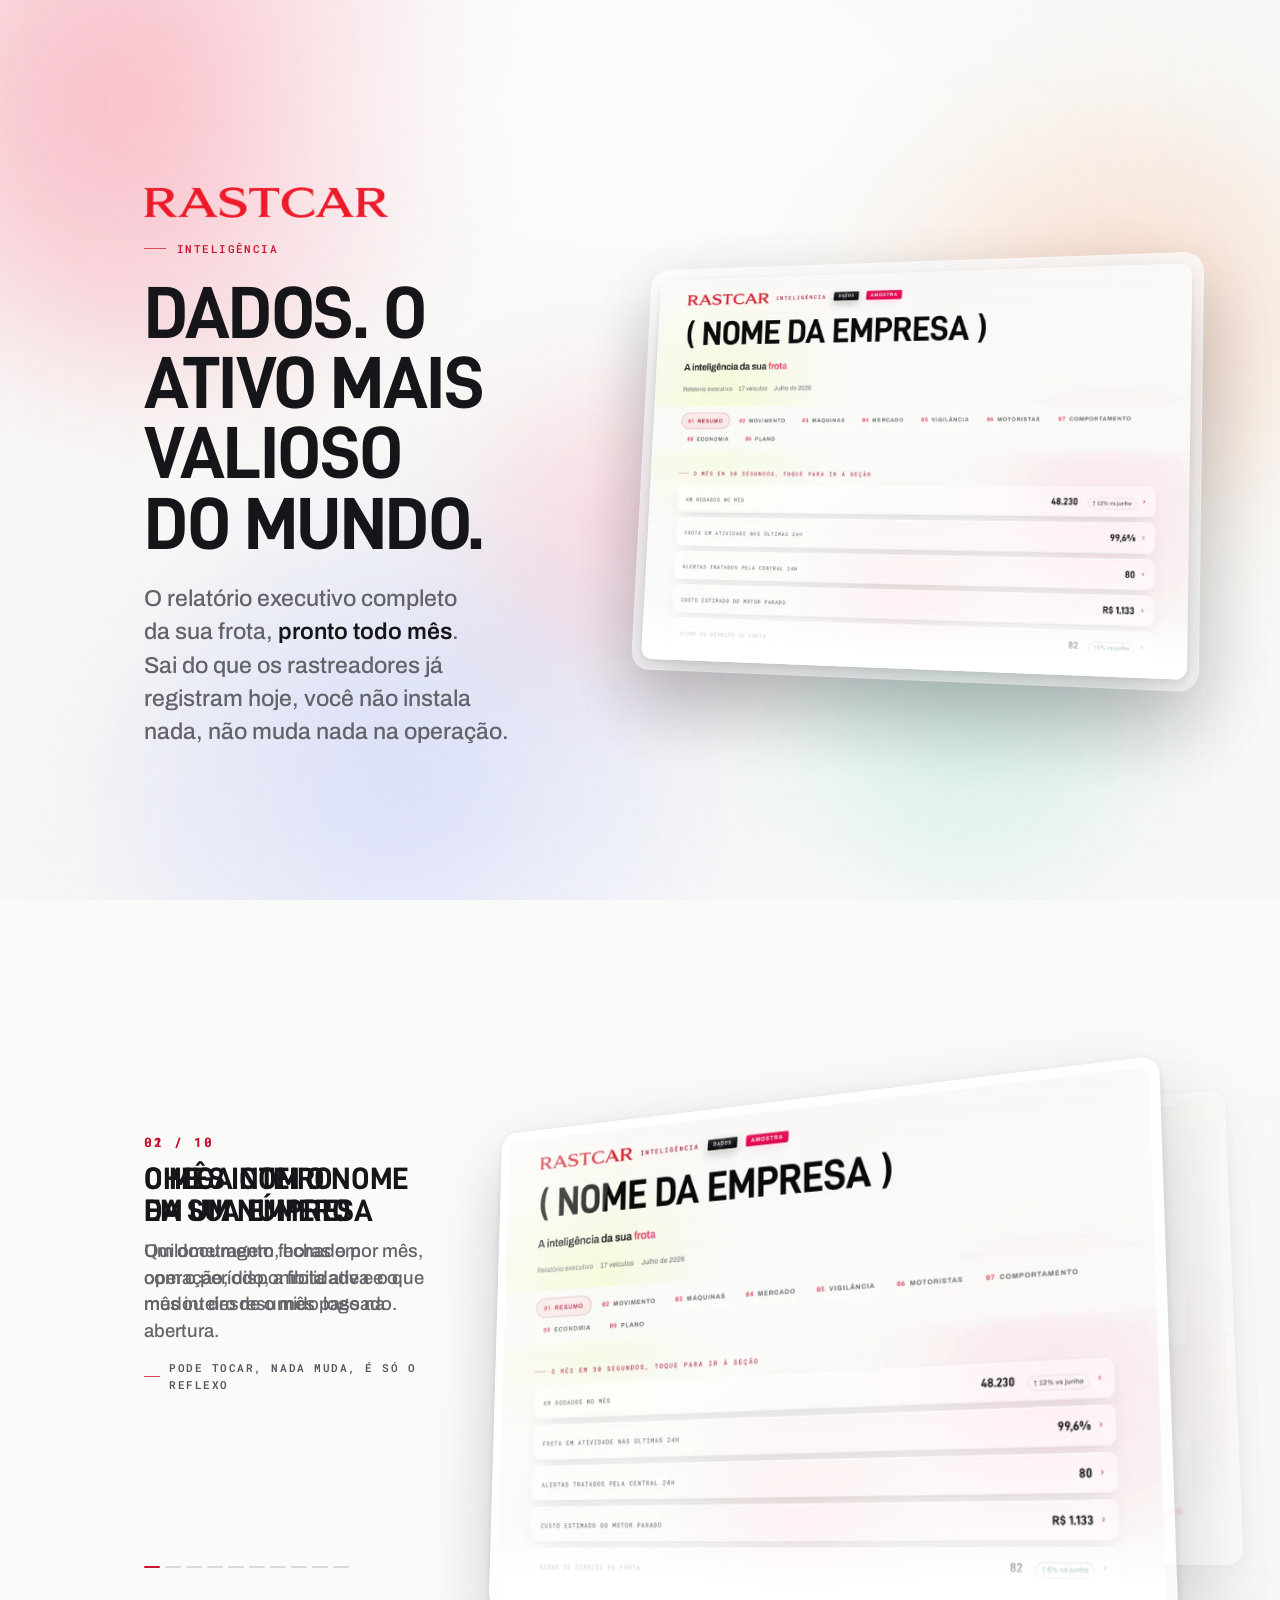
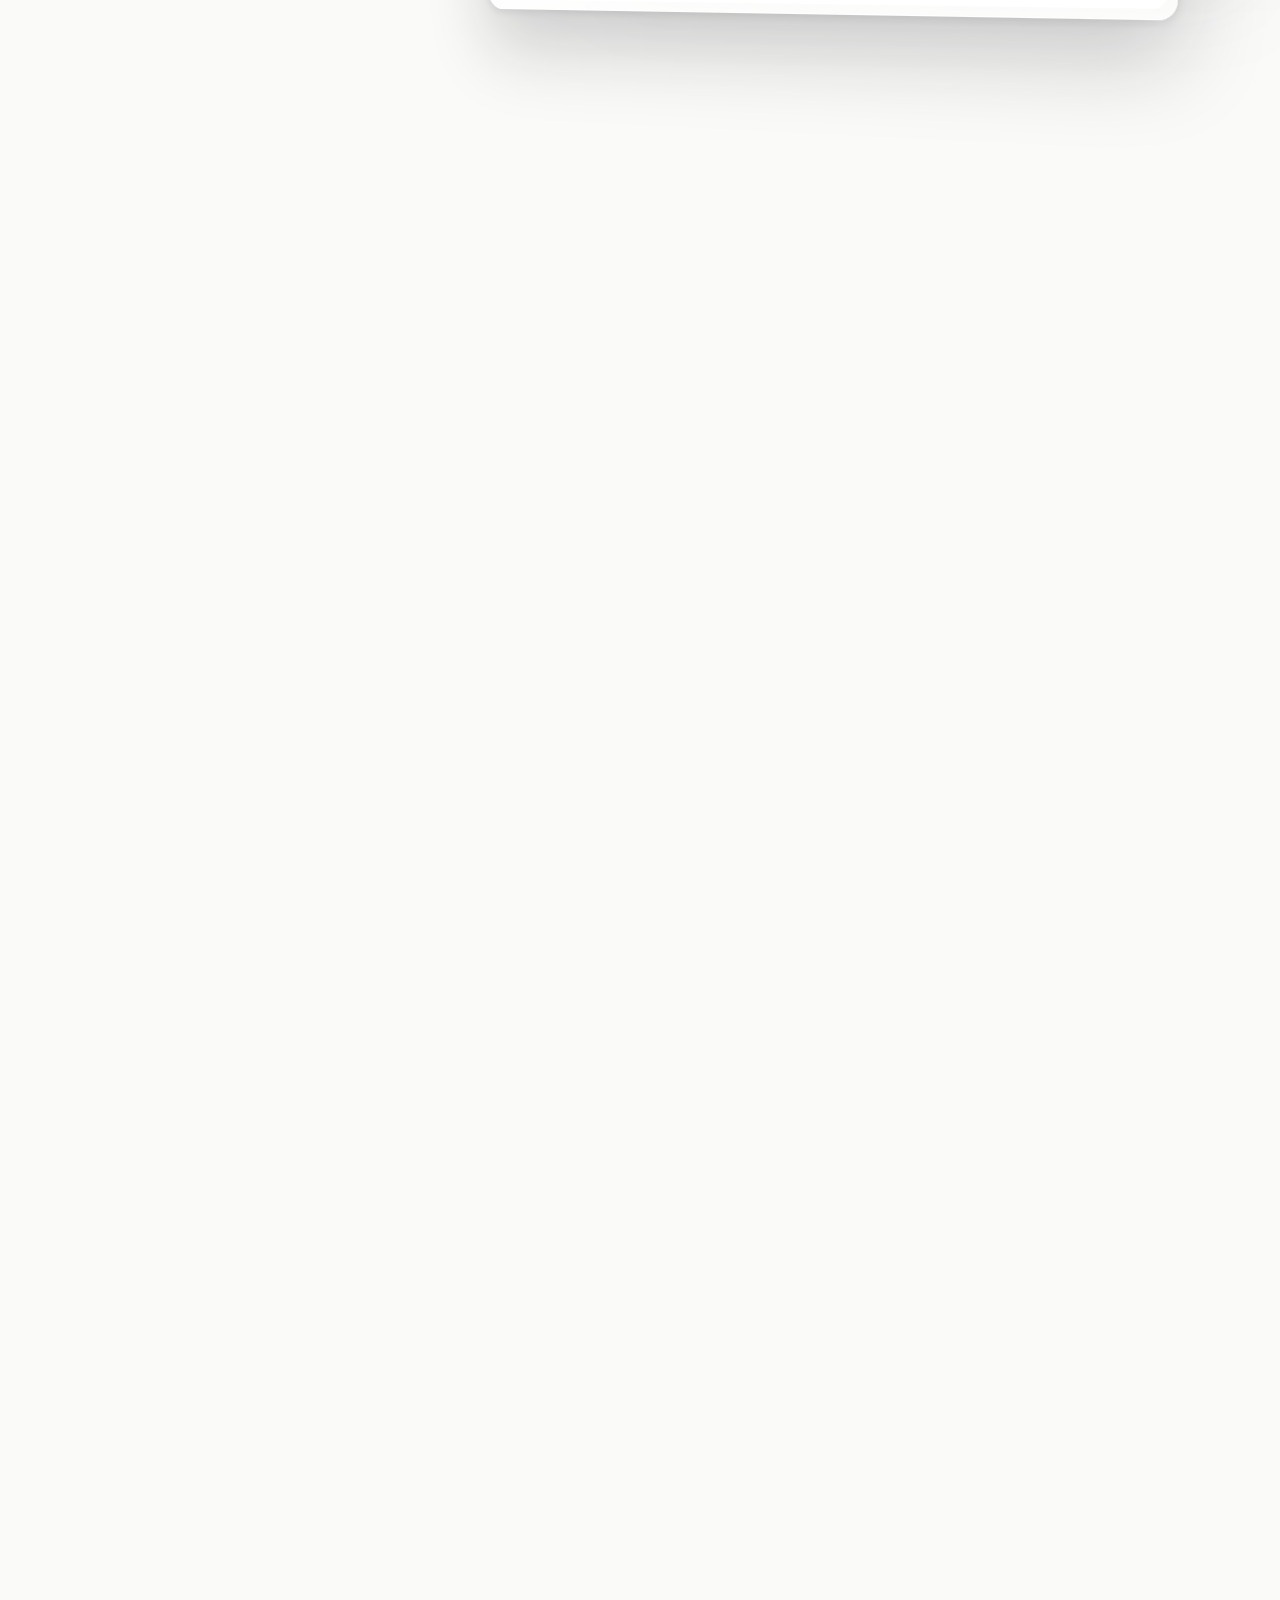
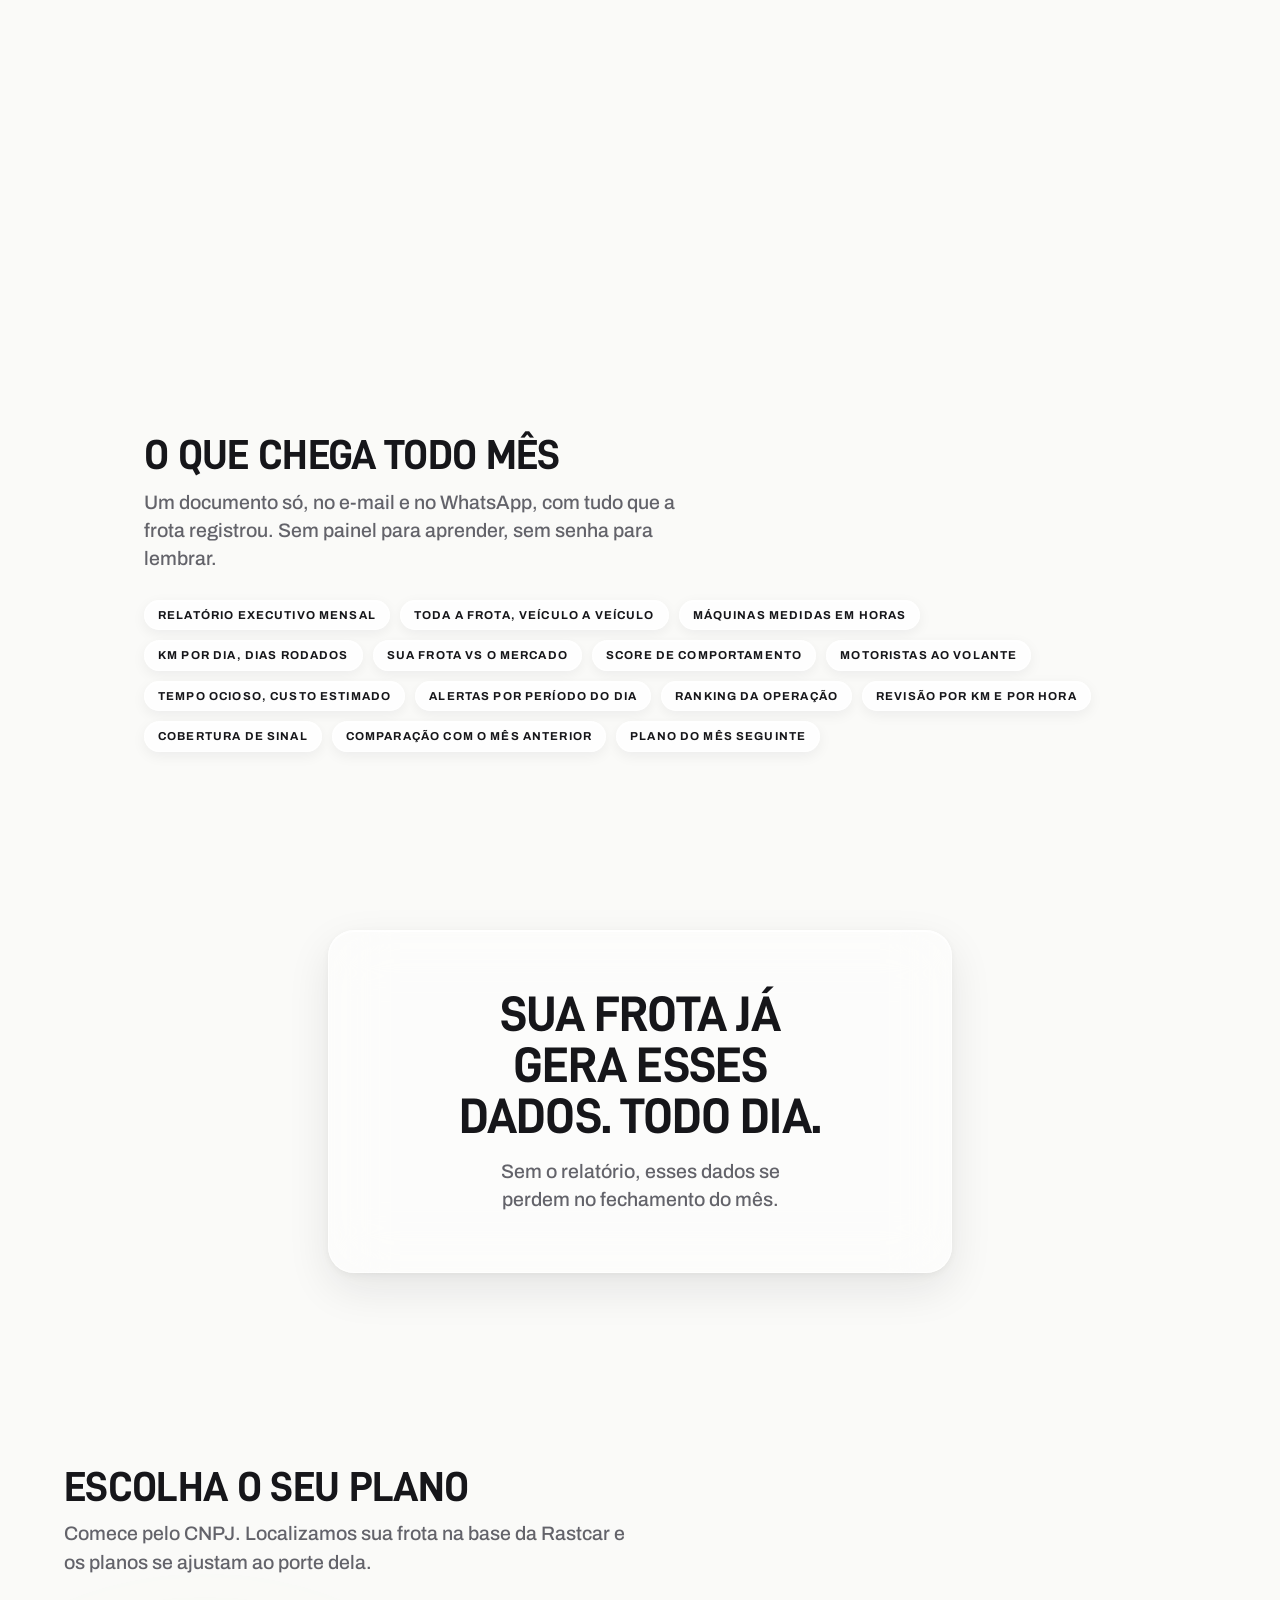
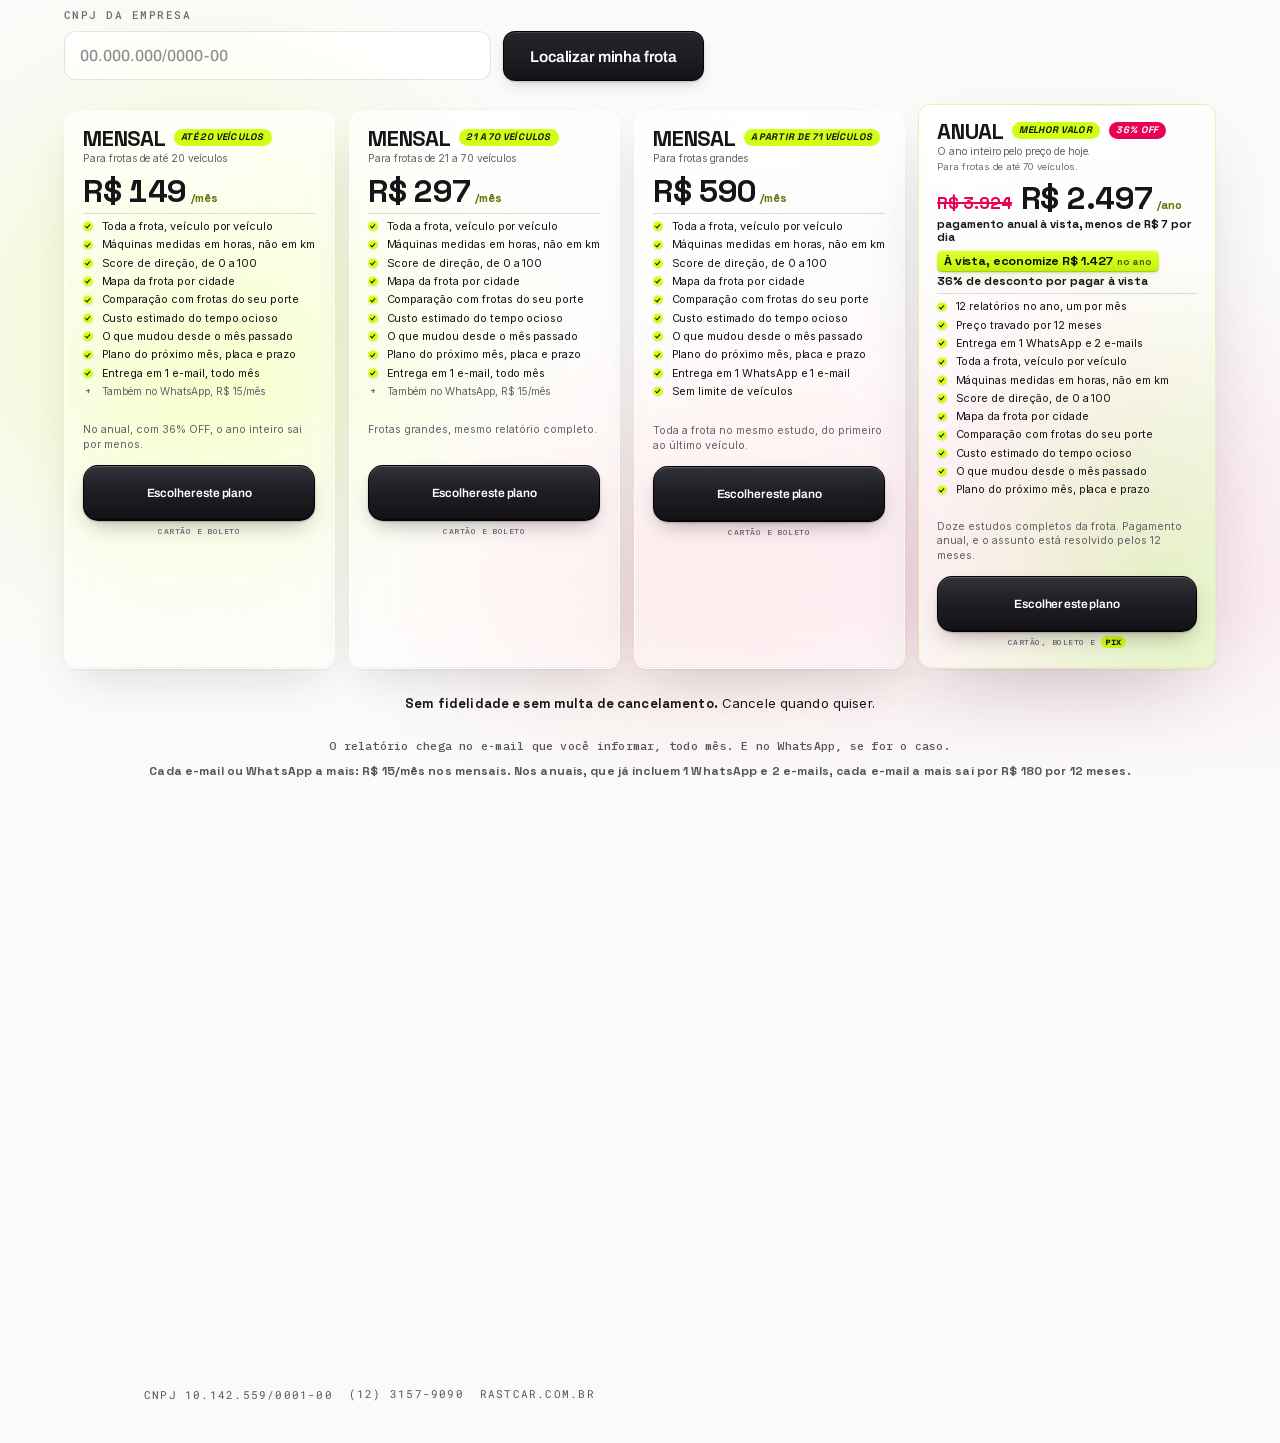
==== commit f46564dd: "Beneficios dos cards reescritos, sem jargao e com o que o produto virou" ====
--- a/dados/index.html
+++ b/dados/index.html
@@ -1417,13 +1417,16 @@
             <p class="p-price"><span class="p-val">R$ 149</span><span class="p-per">/mês</span></p>
             <hr class="p-div">
             <ul class="p-list">
-              <li><span class="ck" aria-hidden="true"></span><span>Relatório executivo completo, com score</span></li>
+              <li><span class="ck" aria-hidden="true"></span><span>Toda a frota, veículo por veículo</span></li>
+              <li><span class="ck" aria-hidden="true"></span><span>Máquinas medidas em horas, não em km</span></li>
+              <li><span class="ck" aria-hidden="true"></span><span>Score de direção, de 0 a 100</span></li>
               <li><span class="ck" aria-hidden="true"></span><span>Mapa da frota por cidade</span></li>
-              <li><span class="ck" aria-hidden="true"></span><span>Comparação com o mês anterior</span></li>
-              <li><span class="ck" aria-hidden="true"></span><span>Benchmark do seu porte</span></li>
-              <li><span class="ck" aria-hidden="true"></span><span>Plano de ação mensal</span></li>
-              <li><span class="ck" aria-hidden="true"></span><span>1 e-mail incluso</span></li>
-              <li class="add"><span class="pl" aria-hidden="true">+</span><span>WhatsApp, R$ 15/mês</span></li>
+              <li><span class="ck" aria-hidden="true"></span><span>Comparação com frotas do seu porte</span></li>
+              <li><span class="ck" aria-hidden="true"></span><span>Custo estimado do tempo ocioso</span></li>
+              <li><span class="ck" aria-hidden="true"></span><span>O que mudou desde o mês passado</span></li>
+              <li><span class="ck" aria-hidden="true"></span><span>Plano do próximo mês, placa e prazo</span></li>
+              <li><span class="ck" aria-hidden="true"></span><span>Entrega em 1 e-mail, todo mês</span></li>
+              <li class="add"><span class="pl" aria-hidden="true">+</span><span>Também no WhatsApp, R$ 15/mês</span></li>
             </ul>
             <div class="p-foot">
               <p class="p-anchor">No anual, com 36% OFF, o ano inteiro sai por menos.</p>
@@ -1442,13 +1445,16 @@
             <p class="p-price"><span class="p-val">R$ 297</span><span class="p-per">/mês</span></p>
             <hr class="p-div">
             <ul class="p-list">
-              <li><span class="ck" aria-hidden="true"></span><span>Relatório executivo completo, com score</span></li>
+              <li><span class="ck" aria-hidden="true"></span><span>Toda a frota, veículo por veículo</span></li>
+              <li><span class="ck" aria-hidden="true"></span><span>Máquinas medidas em horas, não em km</span></li>
+              <li><span class="ck" aria-hidden="true"></span><span>Score de direção, de 0 a 100</span></li>
               <li><span class="ck" aria-hidden="true"></span><span>Mapa da frota por cidade</span></li>
-              <li><span class="ck" aria-hidden="true"></span><span>Comparação com o mês anterior</span></li>
-              <li><span class="ck" aria-hidden="true"></span><span>Benchmark do seu porte</span></li>
-              <li><span class="ck" aria-hidden="true"></span><span>Plano de ação mensal</span></li>
-              <li><span class="ck" aria-hidden="true"></span><span>1 e-mail incluso</span></li>
-              <li class="add"><span class="pl" aria-hidden="true">+</span><span>WhatsApp, R$ 15/mês</span></li>
+              <li><span class="ck" aria-hidden="true"></span><span>Comparação com frotas do seu porte</span></li>
+              <li><span class="ck" aria-hidden="true"></span><span>Custo estimado do tempo ocioso</span></li>
+              <li><span class="ck" aria-hidden="true"></span><span>O que mudou desde o mês passado</span></li>
+              <li><span class="ck" aria-hidden="true"></span><span>Plano do próximo mês, placa e prazo</span></li>
+              <li><span class="ck" aria-hidden="true"></span><span>Entrega em 1 e-mail, todo mês</span></li>
+              <li class="add"><span class="pl" aria-hidden="true">+</span><span>Também no WhatsApp, R$ 15/mês</span></li>
             </ul>
             <div class="p-foot">
               <p class="p-anchor">Frotas grandes, mesmo relatório completo.</p>
@@ -1473,12 +1479,15 @@
             <p class="p-price"><span class="p-val">R$ 590</span><span class="p-per">/mês</span></p>
             <hr class="p-div">
             <ul class="p-list">
-              <li><span class="ck" aria-hidden="true"></span><span>Relatório executivo completo, com score</span></li>
+              <li><span class="ck" aria-hidden="true"></span><span>Toda a frota, veículo por veículo</span></li>
+              <li><span class="ck" aria-hidden="true"></span><span>Máquinas medidas em horas, não em km</span></li>
+              <li><span class="ck" aria-hidden="true"></span><span>Score de direção, de 0 a 100</span></li>
               <li><span class="ck" aria-hidden="true"></span><span>Mapa da frota por cidade</span></li>
-              <li><span class="ck" aria-hidden="true"></span><span>Comparação com o mês anterior</span></li>
-              <li><span class="ck" aria-hidden="true"></span><span>Benchmark do seu porte</span></li>
-              <li><span class="ck" aria-hidden="true"></span><span>Plano de ação mensal</span></li>
-              <li><span class="ck" aria-hidden="true"></span><span>1 WhatsApp e e-mail já incluídos</span></li>
+              <li><span class="ck" aria-hidden="true"></span><span>Comparação com frotas do seu porte</span></li>
+              <li><span class="ck" aria-hidden="true"></span><span>Custo estimado do tempo ocioso</span></li>
+              <li><span class="ck" aria-hidden="true"></span><span>O que mudou desde o mês passado</span></li>
+              <li><span class="ck" aria-hidden="true"></span><span>Plano do próximo mês, placa e prazo</span></li>
+              <li><span class="ck" aria-hidden="true"></span><span>Entrega em 1 WhatsApp e 1 e-mail</span></li>
               <li><span class="ck" aria-hidden="true"></span><span>Sem limite de veículos</span></li>
             </ul>
             <div class="p-foot">
@@ -1515,12 +1524,15 @@
             <ul class="p-list">
               <li><span class="ck" aria-hidden="true"></span><span>12 relatórios no ano, um por mês</span></li>
               <li><span class="ck" aria-hidden="true"></span><span>Preço travado por 12 meses</span></li>
-              <li><span class="ck" aria-hidden="true"></span><span>1 WhatsApp e 2 e-mails já incluídos</span></li>
-              <li><span class="ck" aria-hidden="true"></span><span>Relatório executivo completo, com score</span></li>
+              <li><span class="ck" aria-hidden="true"></span><span>Entrega em 1 WhatsApp e 2 e-mails</span></li>
+              <li><span class="ck" aria-hidden="true"></span><span>Toda a frota, veículo por veículo</span></li>
+              <li><span class="ck" aria-hidden="true"></span><span>Máquinas medidas em horas, não em km</span></li>
+              <li><span class="ck" aria-hidden="true"></span><span>Score de direção, de 0 a 100</span></li>
               <li><span class="ck" aria-hidden="true"></span><span>Mapa da frota por cidade</span></li>
-              <li><span class="ck" aria-hidden="true"></span><span>Comparação com o mês anterior</span></li>
-              <li><span class="ck" aria-hidden="true"></span><span>Benchmark do seu porte</span></li>
-              <li><span class="ck" aria-hidden="true"></span><span>Plano de ação mensal</span></li>
+              <li><span class="ck" aria-hidden="true"></span><span>Comparação com frotas do seu porte</span></li>
+              <li><span class="ck" aria-hidden="true"></span><span>Custo estimado do tempo ocioso</span></li>
+              <li><span class="ck" aria-hidden="true"></span><span>O que mudou desde o mês passado</span></li>
+              <li><span class="ck" aria-hidden="true"></span><span>Plano do próximo mês, placa e prazo</span></li>
               <li data-so-grande hidden><span class="ck" aria-hidden="true"></span><span>Sem limite de veículos</span></li>
             </ul>
             <div class="p-foot">
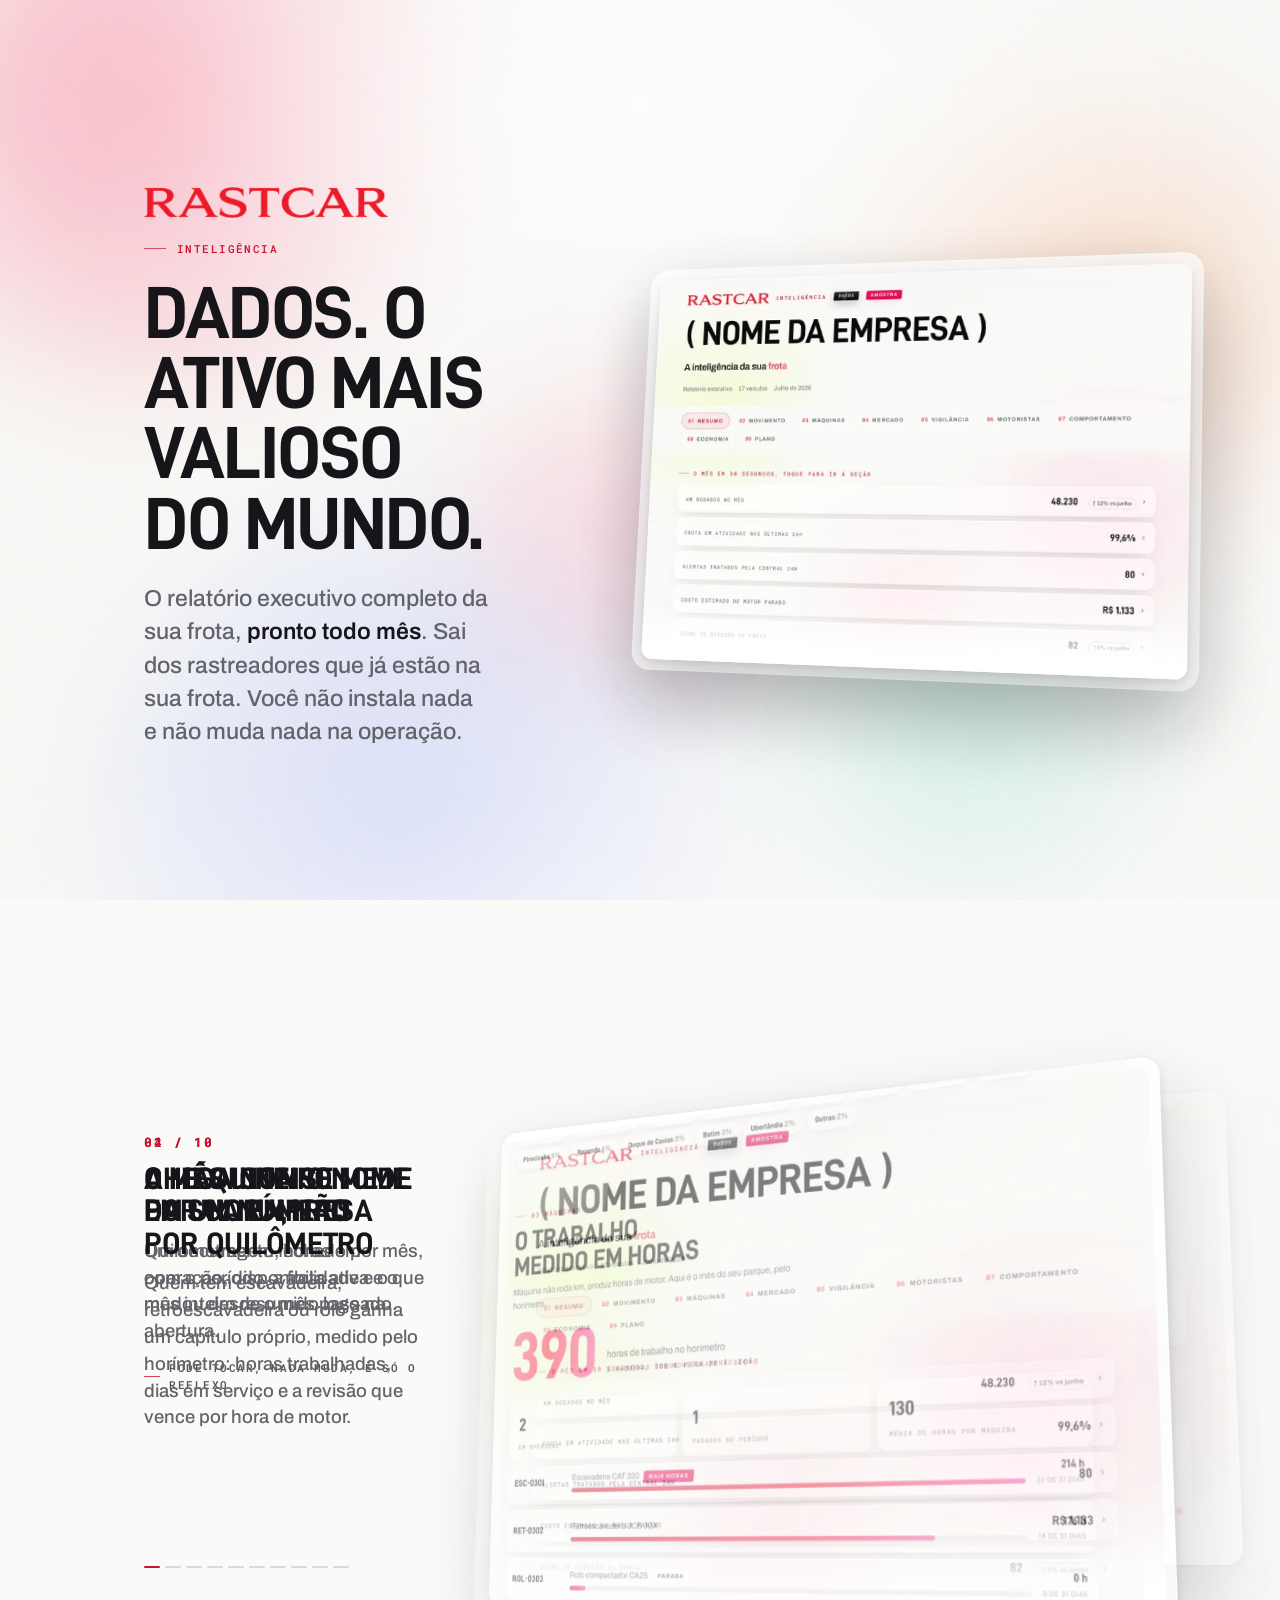
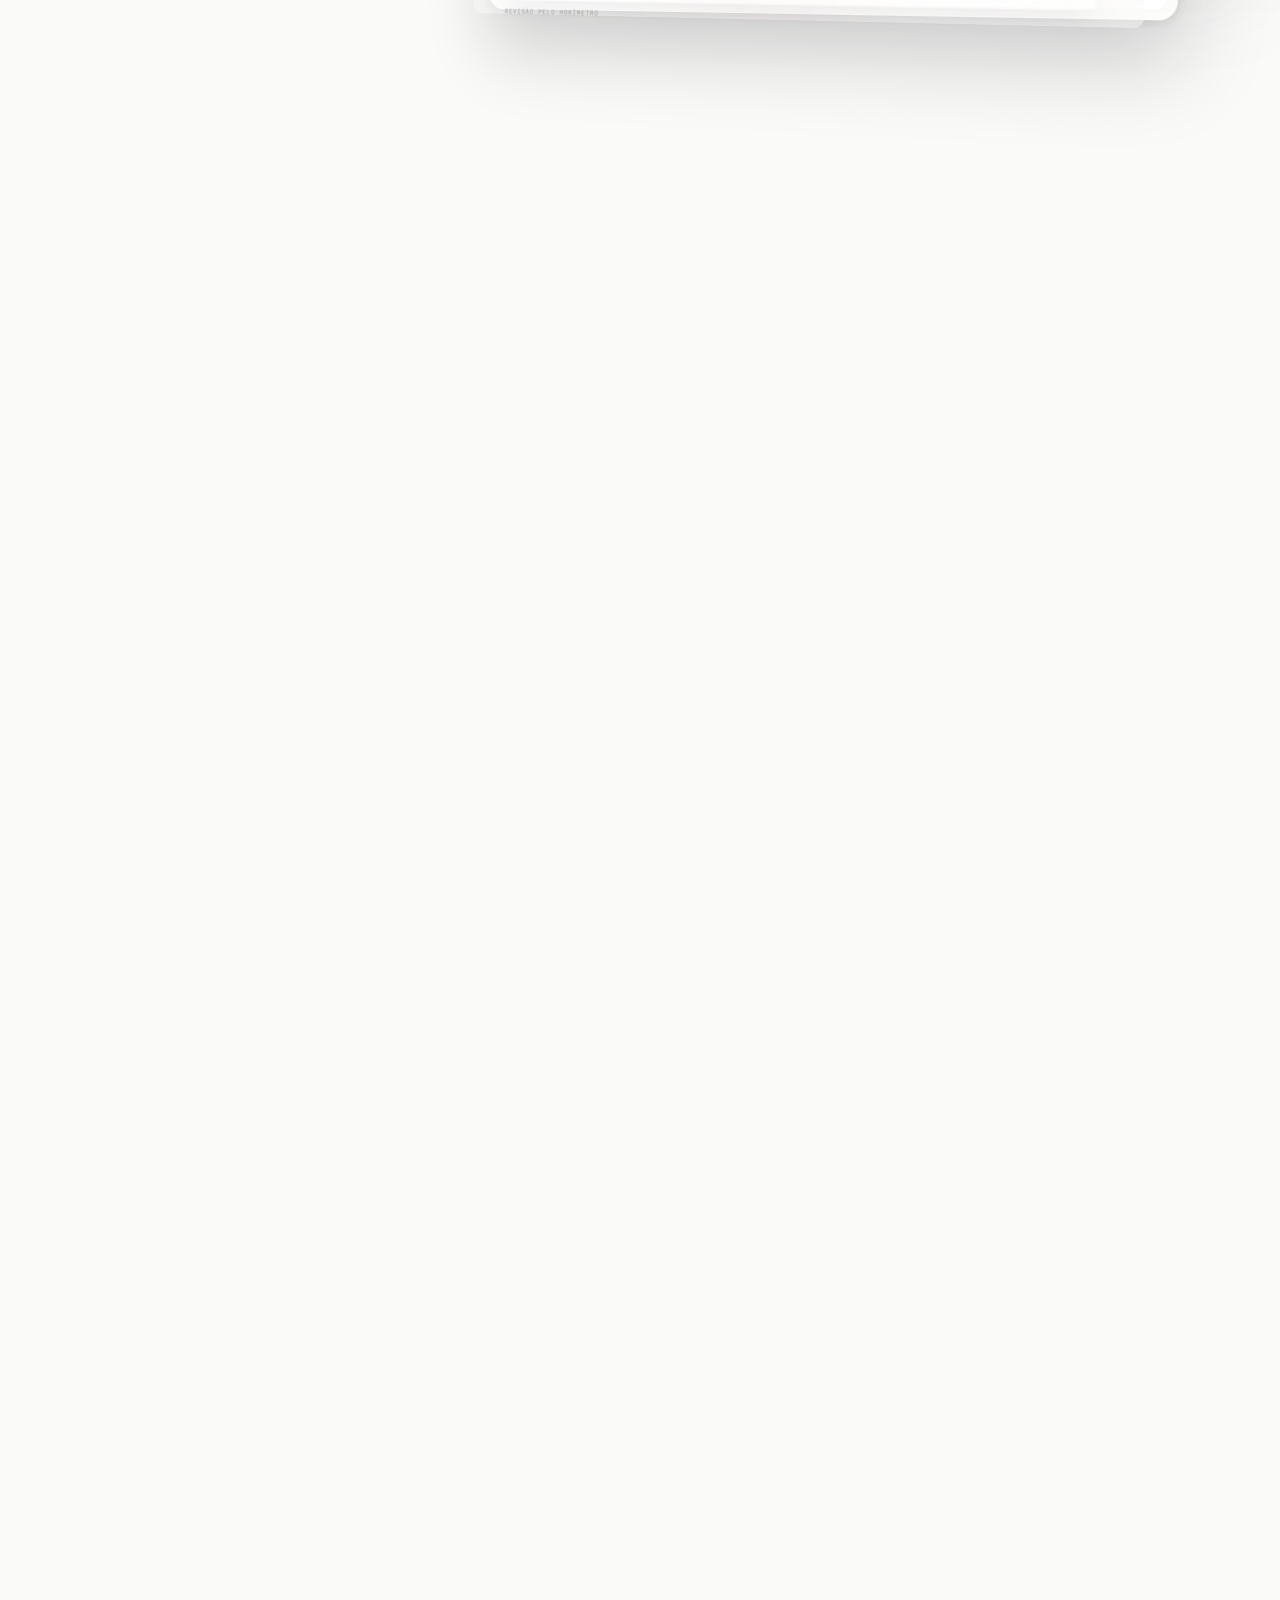
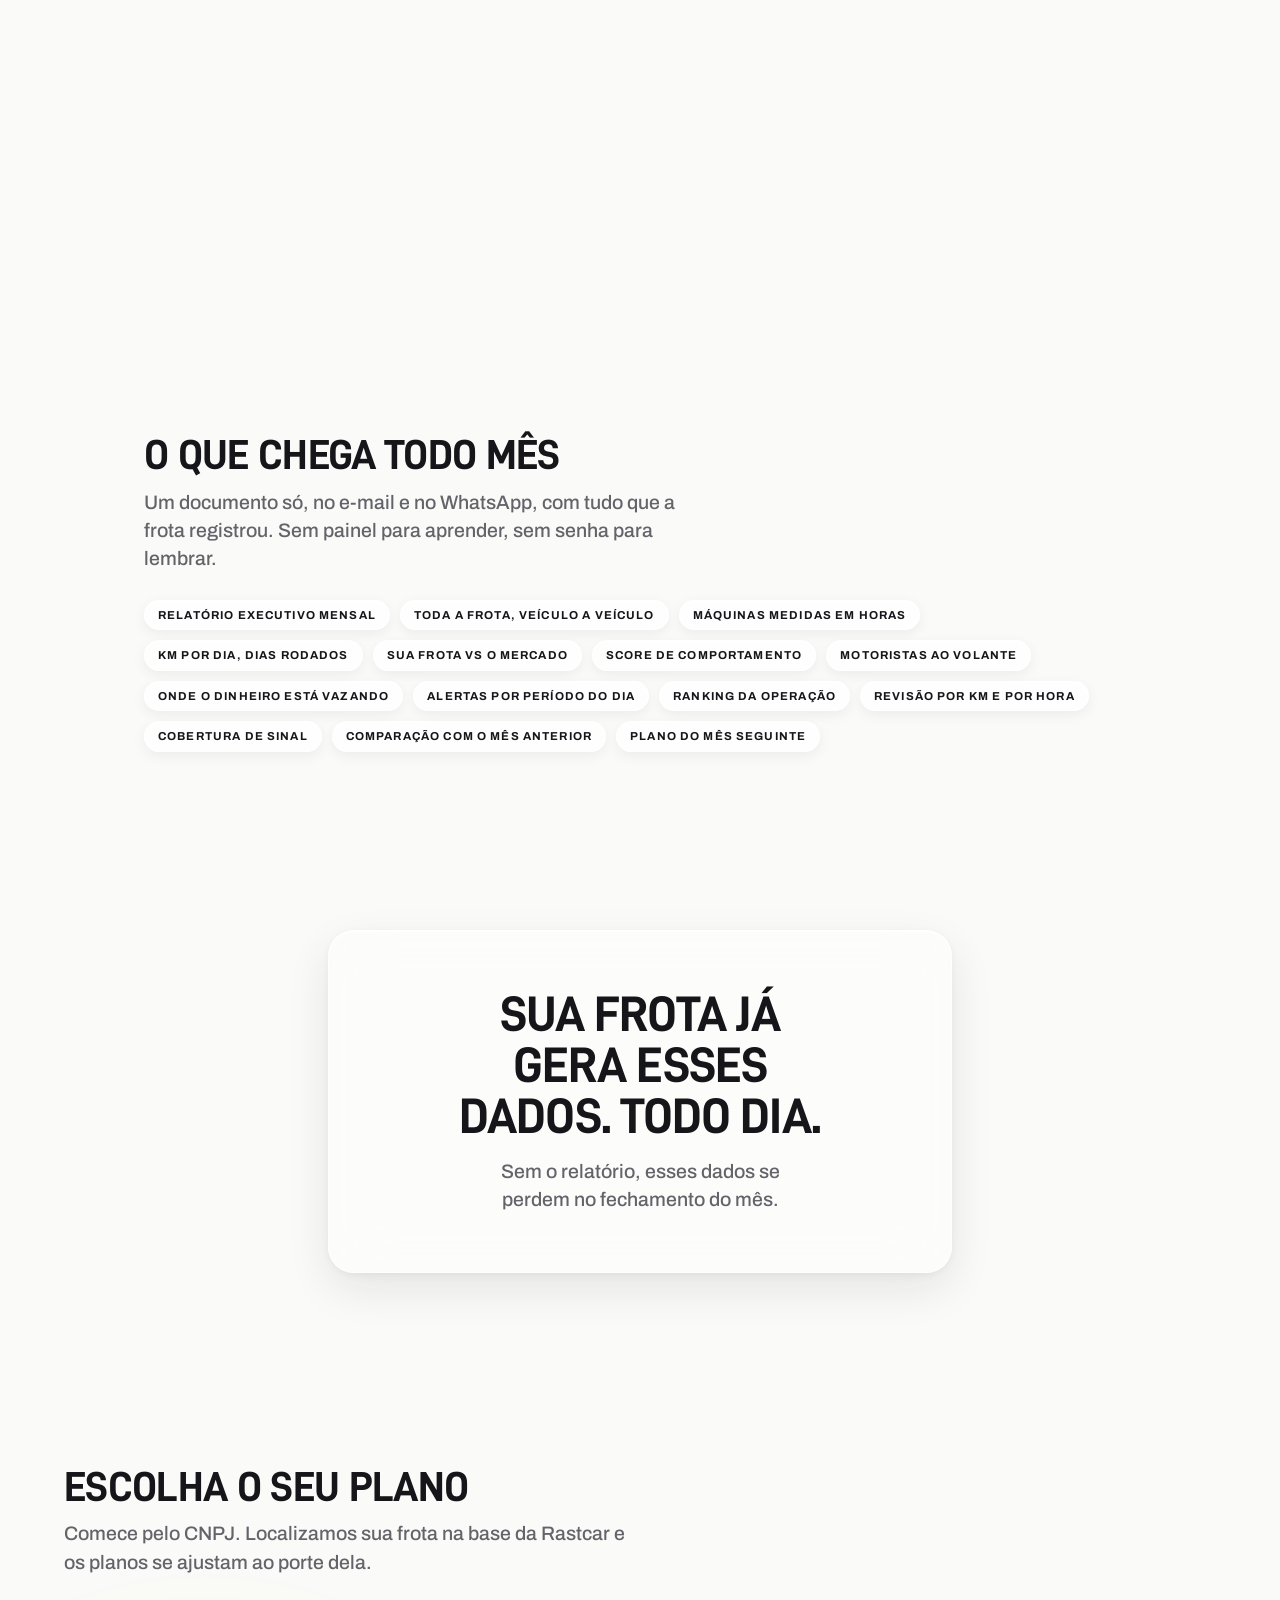
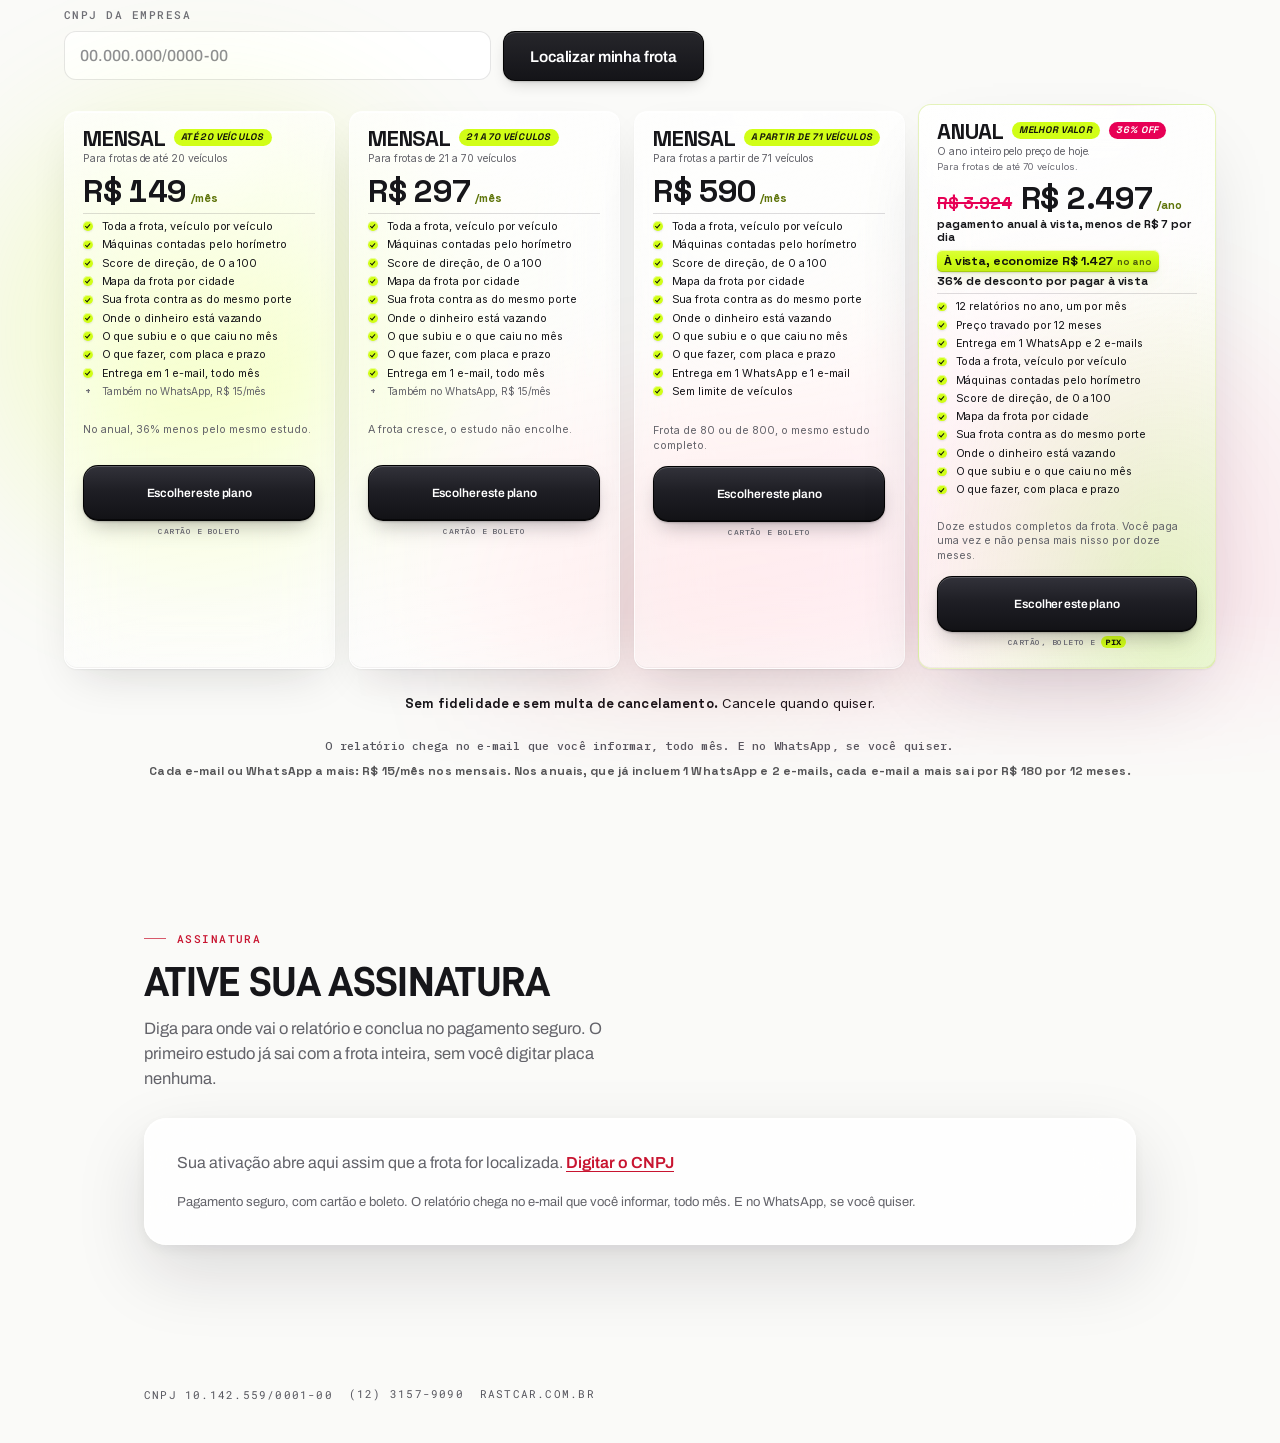
==== commit 07110335: "Varredura de copy: sai telegrama, hedge e redundancia" ====
--- a/dados/index.html
+++ b/dados/index.html
@@ -1299,7 +1299,7 @@
           <!-- lockup do produto = wordmark + "Inteligência". Nao repetir RASTCAR aqui. -->
           <span class="eyebrow rv" style="--d:.08s">Inteligência</span>
           <h1 class="rv" style="--d:.14s">Dados. O ativo mais valioso do mundo.</h1>
-          <p class="support rv" style="--d:.22s">O relatório executivo completo da sua frota, <b>pronto todo mês</b>. Sai do que os rastreadores já registram hoje, você não instala nada, não muda nada na operação.</p>
+          <p class="support rv" style="--d:.22s">O relatório executivo completo da sua frota, <b>pronto todo mês</b>. Sai dos rastreadores que já estão na sua frota. Você não instala nada e não muda nada na operação.</p>
 </div>
         <div class="hero-art rv" style="--d:.16s" aria-hidden="true">
           <div class="ha-tilt" data-tilt>
@@ -1330,7 +1330,7 @@
         <p><strong>Quem esteve ao volante.</strong> Identificação por chave eletrônica no veículo: quem dirigiu o quê, quanto rodou, como dirigiu e quanto da quilometragem saiu sem condutor identificado. Depende da chave eletrônica instalada e dos condutores cadastrados na plataforma.</p>
         <p><strong>Como a frota dirige.</strong> Score de 0 a 100 por veículo, quem precisa de atenção e quem é destaque.</p>
         <p><strong>O dinheiro que a frota deixa na mesa.</strong> Toda operação tem custo escondido. O relatório cruza os dados da frota inteira, converte o desperdício em reais e entrega a lista: quanto está vazando, em quais placas e por onde começar a recuperar. Custo escondido não sobrevive a dado. Cálculo aberto, declarado no próprio relatório, com premissas explícitas: 2 L/h e R$ 5,90 por litro.</p>
-        <p><strong>O plano do mês seguinte.</strong> Movimentos práticos com placa e prazo, e uma meta para o próximo relatório cobrar.</p>
+        <p><strong>O plano do mês seguinte.</strong> Cada ação com placa e prazo, e uma meta que o próximo relatório vai cobrar.</p>
       </div>
       <div class="story-track">
         <div class="story-sticky">
@@ -1359,7 +1359,7 @@
           <li><span class="tag ghost rv" style="--d:.12s">Sua frota vs o mercado</span></li>
           <li><span class="tag ghost rv" style="--d:.15s">Score de comportamento</span></li>
           <li><span class="tag ghost rv" style="--d:.18s">Motoristas ao volante</span></li>
-          <li><span class="tag ghost rv" style="--d:.21s">Tempo ocioso, custo estimado</span></li>
+          <li><span class="tag ghost rv" style="--d:.21s">Onde o dinheiro está vazando</span></li>
           <li><span class="tag ghost rv" style="--d:.24s">Alertas por período do dia</span></li>
           <li><span class="tag ghost rv" style="--d:.27s">Ranking da operação</span></li>
           <li><span class="tag ghost rv" style="--d:.3s">Revisão por km e por hora</span></li>
@@ -1418,18 +1418,18 @@
             <hr class="p-div">
             <ul class="p-list">
               <li><span class="ck" aria-hidden="true"></span><span>Toda a frota, veículo por veículo</span></li>
-              <li><span class="ck" aria-hidden="true"></span><span>Máquinas medidas em horas, não em km</span></li>
+              <li><span class="ck" aria-hidden="true"></span><span>Máquinas contadas pelo horímetro</span></li>
               <li><span class="ck" aria-hidden="true"></span><span>Score de direção, de 0 a 100</span></li>
               <li><span class="ck" aria-hidden="true"></span><span>Mapa da frota por cidade</span></li>
-              <li><span class="ck" aria-hidden="true"></span><span>Comparação com frotas do seu porte</span></li>
-              <li><span class="ck" aria-hidden="true"></span><span>Custo estimado do tempo ocioso</span></li>
-              <li><span class="ck" aria-hidden="true"></span><span>O que mudou desde o mês passado</span></li>
-              <li><span class="ck" aria-hidden="true"></span><span>Plano do próximo mês, placa e prazo</span></li>
+              <li><span class="ck" aria-hidden="true"></span><span>Sua frota contra as do mesmo porte</span></li>
+              <li><span class="ck" aria-hidden="true"></span><span>Onde o dinheiro está vazando</span></li>
+              <li><span class="ck" aria-hidden="true"></span><span>O que subiu e o que caiu no mês</span></li>
+              <li><span class="ck" aria-hidden="true"></span><span>O que fazer, com placa e prazo</span></li>
               <li><span class="ck" aria-hidden="true"></span><span>Entrega em 1 e-mail, todo mês</span></li>
               <li class="add"><span class="pl" aria-hidden="true">+</span><span>Também no WhatsApp, R$ 15/mês</span></li>
             </ul>
             <div class="p-foot">
-              <p class="p-anchor">No anual, com 36% OFF, o ano inteiro sai por menos.</p>
+              <p class="p-anchor">No anual, 36% menos pelo mesmo estudo.</p>
               <button class="p-cta" type="button" aria-pressed="false">Escolher este plano</button>
               <div class="p-pays"><p class="p-pay">Cartão e boleto</p></div>
             </div>
@@ -1446,18 +1446,18 @@
             <hr class="p-div">
             <ul class="p-list">
               <li><span class="ck" aria-hidden="true"></span><span>Toda a frota, veículo por veículo</span></li>
-              <li><span class="ck" aria-hidden="true"></span><span>Máquinas medidas em horas, não em km</span></li>
+              <li><span class="ck" aria-hidden="true"></span><span>Máquinas contadas pelo horímetro</span></li>
               <li><span class="ck" aria-hidden="true"></span><span>Score de direção, de 0 a 100</span></li>
               <li><span class="ck" aria-hidden="true"></span><span>Mapa da frota por cidade</span></li>
-              <li><span class="ck" aria-hidden="true"></span><span>Comparação com frotas do seu porte</span></li>
-              <li><span class="ck" aria-hidden="true"></span><span>Custo estimado do tempo ocioso</span></li>
-              <li><span class="ck" aria-hidden="true"></span><span>O que mudou desde o mês passado</span></li>
-              <li><span class="ck" aria-hidden="true"></span><span>Plano do próximo mês, placa e prazo</span></li>
+              <li><span class="ck" aria-hidden="true"></span><span>Sua frota contra as do mesmo porte</span></li>
+              <li><span class="ck" aria-hidden="true"></span><span>Onde o dinheiro está vazando</span></li>
+              <li><span class="ck" aria-hidden="true"></span><span>O que subiu e o que caiu no mês</span></li>
+              <li><span class="ck" aria-hidden="true"></span><span>O que fazer, com placa e prazo</span></li>
               <li><span class="ck" aria-hidden="true"></span><span>Entrega em 1 e-mail, todo mês</span></li>
               <li class="add"><span class="pl" aria-hidden="true">+</span><span>Também no WhatsApp, R$ 15/mês</span></li>
             </ul>
             <div class="p-foot">
-              <p class="p-anchor">Frotas grandes, mesmo relatório completo.</p>
+              <p class="p-anchor">A frota cresce, o estudo não encolhe.</p>
               <button class="p-cta" type="button" aria-pressed="false">Escolher este plano</button>
               <div class="p-pays"><p class="p-pay">Cartão e boleto</p></div>
             </div>
@@ -1475,23 +1475,23 @@
               <h3 class="p-name">Mensal</h3>
               <span class="p-chip"><span>A partir de 71 veículos</span></span>
             </div>
-            <p class="p-sub">Para frotas grandes</p>
+            <p class="p-sub">Para frotas a partir de 71 veículos</p>
             <p class="p-price"><span class="p-val">R$ 590</span><span class="p-per">/mês</span></p>
             <hr class="p-div">
             <ul class="p-list">
               <li><span class="ck" aria-hidden="true"></span><span>Toda a frota, veículo por veículo</span></li>
-              <li><span class="ck" aria-hidden="true"></span><span>Máquinas medidas em horas, não em km</span></li>
+              <li><span class="ck" aria-hidden="true"></span><span>Máquinas contadas pelo horímetro</span></li>
               <li><span class="ck" aria-hidden="true"></span><span>Score de direção, de 0 a 100</span></li>
               <li><span class="ck" aria-hidden="true"></span><span>Mapa da frota por cidade</span></li>
-              <li><span class="ck" aria-hidden="true"></span><span>Comparação com frotas do seu porte</span></li>
-              <li><span class="ck" aria-hidden="true"></span><span>Custo estimado do tempo ocioso</span></li>
-              <li><span class="ck" aria-hidden="true"></span><span>O que mudou desde o mês passado</span></li>
-              <li><span class="ck" aria-hidden="true"></span><span>Plano do próximo mês, placa e prazo</span></li>
+              <li><span class="ck" aria-hidden="true"></span><span>Sua frota contra as do mesmo porte</span></li>
+              <li><span class="ck" aria-hidden="true"></span><span>Onde o dinheiro está vazando</span></li>
+              <li><span class="ck" aria-hidden="true"></span><span>O que subiu e o que caiu no mês</span></li>
+              <li><span class="ck" aria-hidden="true"></span><span>O que fazer, com placa e prazo</span></li>
               <li><span class="ck" aria-hidden="true"></span><span>Entrega em 1 WhatsApp e 1 e-mail</span></li>
               <li><span class="ck" aria-hidden="true"></span><span>Sem limite de veículos</span></li>
             </ul>
             <div class="p-foot">
-              <p class="p-anchor">Toda a frota no mesmo estudo, do primeiro ao último veículo.</p>
+              <p class="p-anchor">Frota de 80 ou de 800, o mesmo estudo completo.</p>
               <button class="p-cta" type="button" aria-pressed="false">Escolher este plano</button>
               <div class="p-pays"><p class="p-pay">Cartão e boleto</p></div>
             </div>
@@ -1526,17 +1526,17 @@
               <li><span class="ck" aria-hidden="true"></span><span>Preço travado por 12 meses</span></li>
               <li><span class="ck" aria-hidden="true"></span><span>Entrega em 1 WhatsApp e 2 e-mails</span></li>
               <li><span class="ck" aria-hidden="true"></span><span>Toda a frota, veículo por veículo</span></li>
-              <li><span class="ck" aria-hidden="true"></span><span>Máquinas medidas em horas, não em km</span></li>
+              <li><span class="ck" aria-hidden="true"></span><span>Máquinas contadas pelo horímetro</span></li>
               <li><span class="ck" aria-hidden="true"></span><span>Score de direção, de 0 a 100</span></li>
               <li><span class="ck" aria-hidden="true"></span><span>Mapa da frota por cidade</span></li>
-              <li><span class="ck" aria-hidden="true"></span><span>Comparação com frotas do seu porte</span></li>
-              <li><span class="ck" aria-hidden="true"></span><span>Custo estimado do tempo ocioso</span></li>
-              <li><span class="ck" aria-hidden="true"></span><span>O que mudou desde o mês passado</span></li>
-              <li><span class="ck" aria-hidden="true"></span><span>Plano do próximo mês, placa e prazo</span></li>
+              <li><span class="ck" aria-hidden="true"></span><span>Sua frota contra as do mesmo porte</span></li>
+              <li><span class="ck" aria-hidden="true"></span><span>Onde o dinheiro está vazando</span></li>
+              <li><span class="ck" aria-hidden="true"></span><span>O que subiu e o que caiu no mês</span></li>
+              <li><span class="ck" aria-hidden="true"></span><span>O que fazer, com placa e prazo</span></li>
               <li data-so-grande hidden><span class="ck" aria-hidden="true"></span><span>Sem limite de veículos</span></li>
             </ul>
             <div class="p-foot">
-              <p class="p-anchor">Doze estudos completos da frota. Pagamento anual, e o assunto está resolvido pelos 12 meses.</p>
+              <p class="p-anchor">Doze estudos completos da frota. Você paga uma vez e não pensa mais nisso por doze meses.</p>
               <button class="p-cta" type="button" aria-pressed="false">Escolher este plano</button>
               <div class="p-pays"><p class="p-pay">Cartão, boleto e <b>Pix</b></p></div>
             </div>
@@ -1544,7 +1544,7 @@
 
         </div>
         <p class="plans-canc"><b>Sem fidelidade e sem multa de cancelamento.</b> Cancele quando quiser.</p>
-        <p class="plans-note">O relatório chega no e-mail que você informar, todo mês. E no WhatsApp, se for o caso.<span class="nota-add">Cada e-mail ou WhatsApp a mais: R$ 15/mês nos mensais. Nos anuais, que já incluem 1 WhatsApp e 2 e-mails, cada e-mail a mais sai por R$ 180 por 12 meses.</span></p>
+        <p class="plans-note">O relatório chega no e-mail que você informar, todo mês. E no WhatsApp, se você quiser.<span class="nota-add">Cada e-mail ou WhatsApp a mais: R$ 15/mês nos mensais. Nos anuais, que já incluem 1 WhatsApp e 2 e-mails, cada e-mail a mais sai por R$ 180 por 12 meses.</span></p>
       </div>
     </section>
 
@@ -1613,7 +1613,7 @@
 
           </fieldset>
 
-          <p class="buy-trust" id="buy-trust">Pagamento seguro, com cartão e boleto. O relatório chega no e-mail que você informar, todo mês. E no WhatsApp, se for o caso.</p>
+          <p class="buy-trust" id="buy-trust">Pagamento seguro, com cartão e boleto. O relatório chega no e-mail que você informar, todo mês. E no WhatsApp, se você quiser.</p>
         </form>
       </div>
     </section>
@@ -1679,7 +1679,7 @@
      p:'Toda operação tem custo escondido. O relatório cruza os dados da frota inteira, converte o desperdício em reais e entrega a lista: quanto está vazando, em quais placas e por onde começar a recuperar. Custo escondido não sobrevive a dado.',
      s:'Cálculo aberto, declarado no próprio relatório, com premissas explícitas: 2 L/h e R$ 5,90 por litro.'},
     {f:'rel-10-plano',     n:'10', h:'O mês que vem já vem com plano',
-     p:'Movimentos práticos com placa e prazo, e uma meta para o próximo relatório cobrar.'}
+     p:'Cada ação com placa e prazo, e uma meta que o próximo relatório vai cobrar.'}
   ];
   var N = PAGS.length;
 
@@ -2371,7 +2371,7 @@
       eq:'pagamento anual à vista, menos de R$ 7 por dia',
       save:'À vista, economize R$ 1.427 <span class="un">no ano</span>',
       off:'36% de desconto por pagar à vista',
-      anchor:'Doze estudos completos da frota. Pagamento anual, e o assunto está resolvido pelos 12 meses.'
+      anchor:'Doze estudos completos da frota. Você paga uma vez e não pensa mais nisso por doze meses.'
     },
     grande:{
       chave:'anual590',
@@ -2545,7 +2545,7 @@
        Nunca prometer Pix no mensal, aqui nem em lugar nenhum da pagina. */
     txt(trust, 'Pagamento seguro, com ' +
                (anual ? 'cartão, boleto e Pix' : 'cartão e boleto') +
-               '. O relatório chega no e-mail que você informar, todo mês. E no WhatsApp, se for o caso.');
+               '. O relatório chega no e-mail que você informar, todo mês. E no WhatsApp, se você quiser.');
 
     barra();
   }
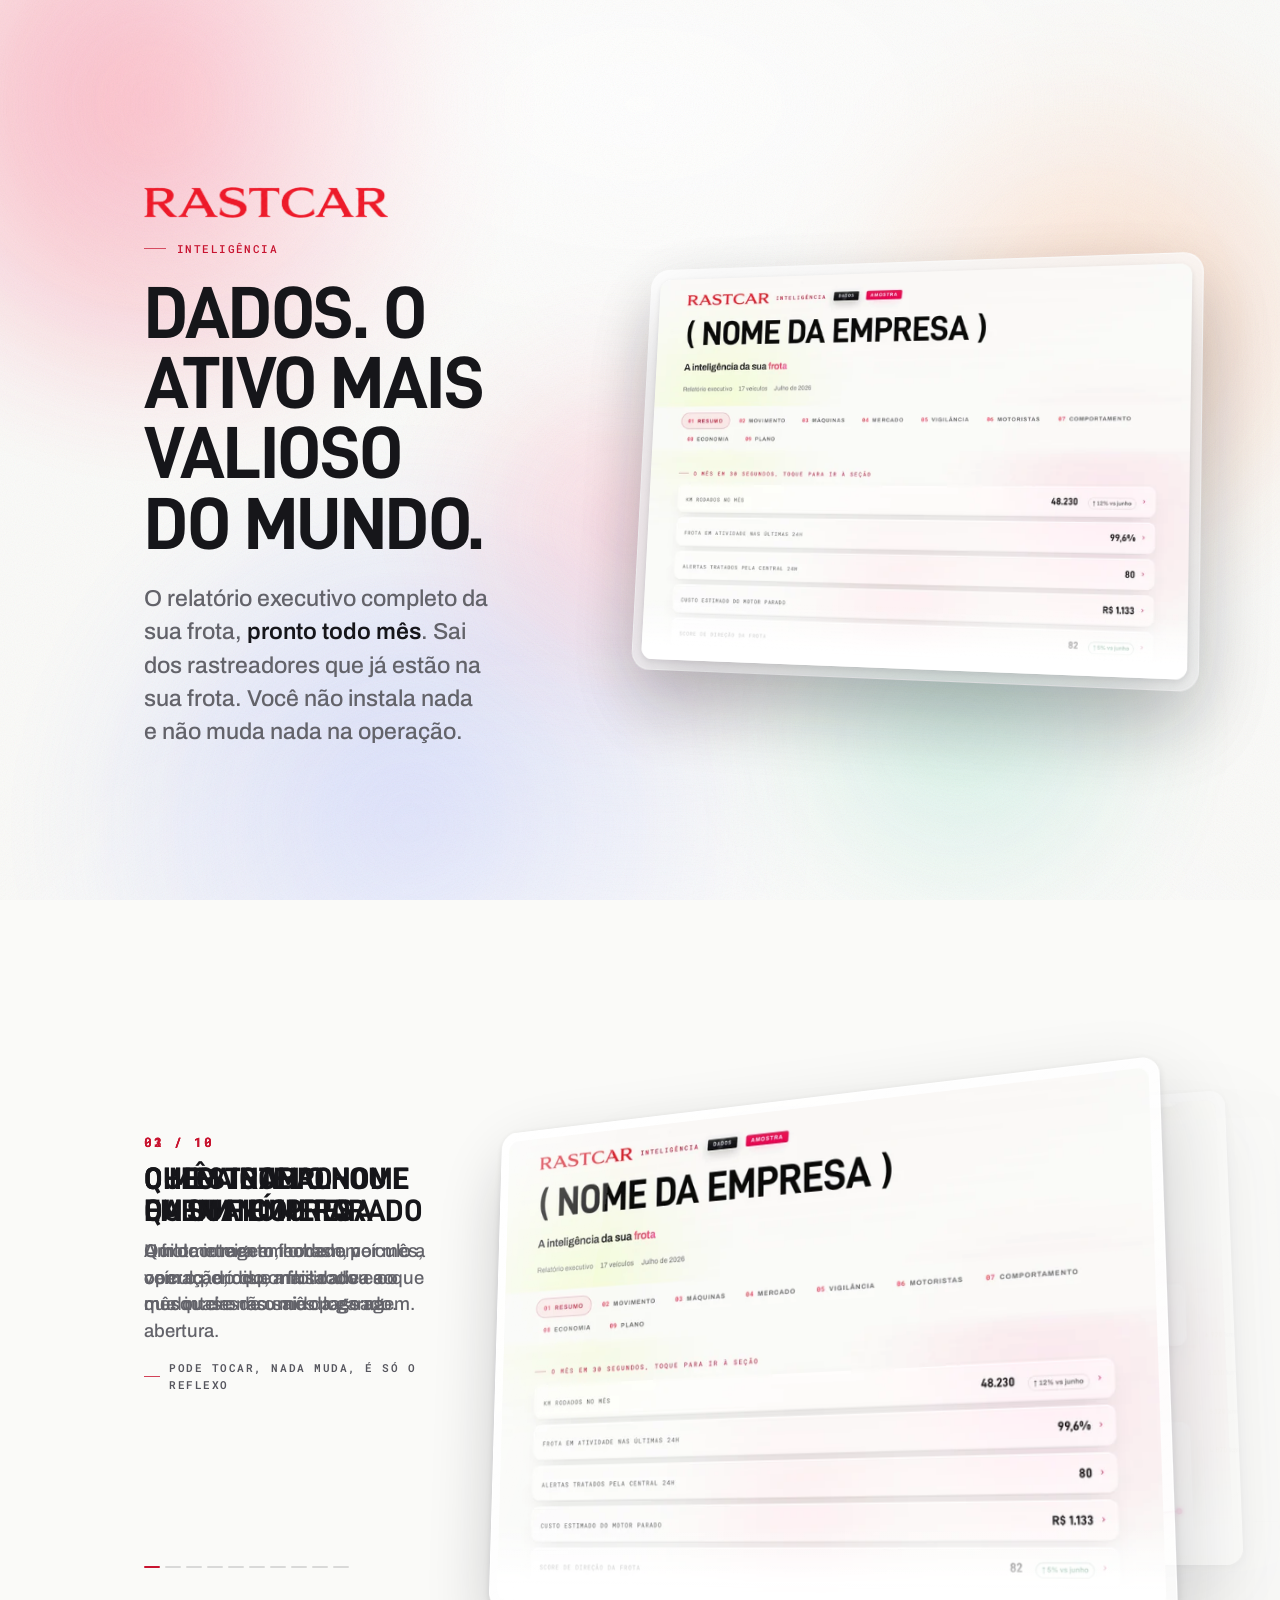
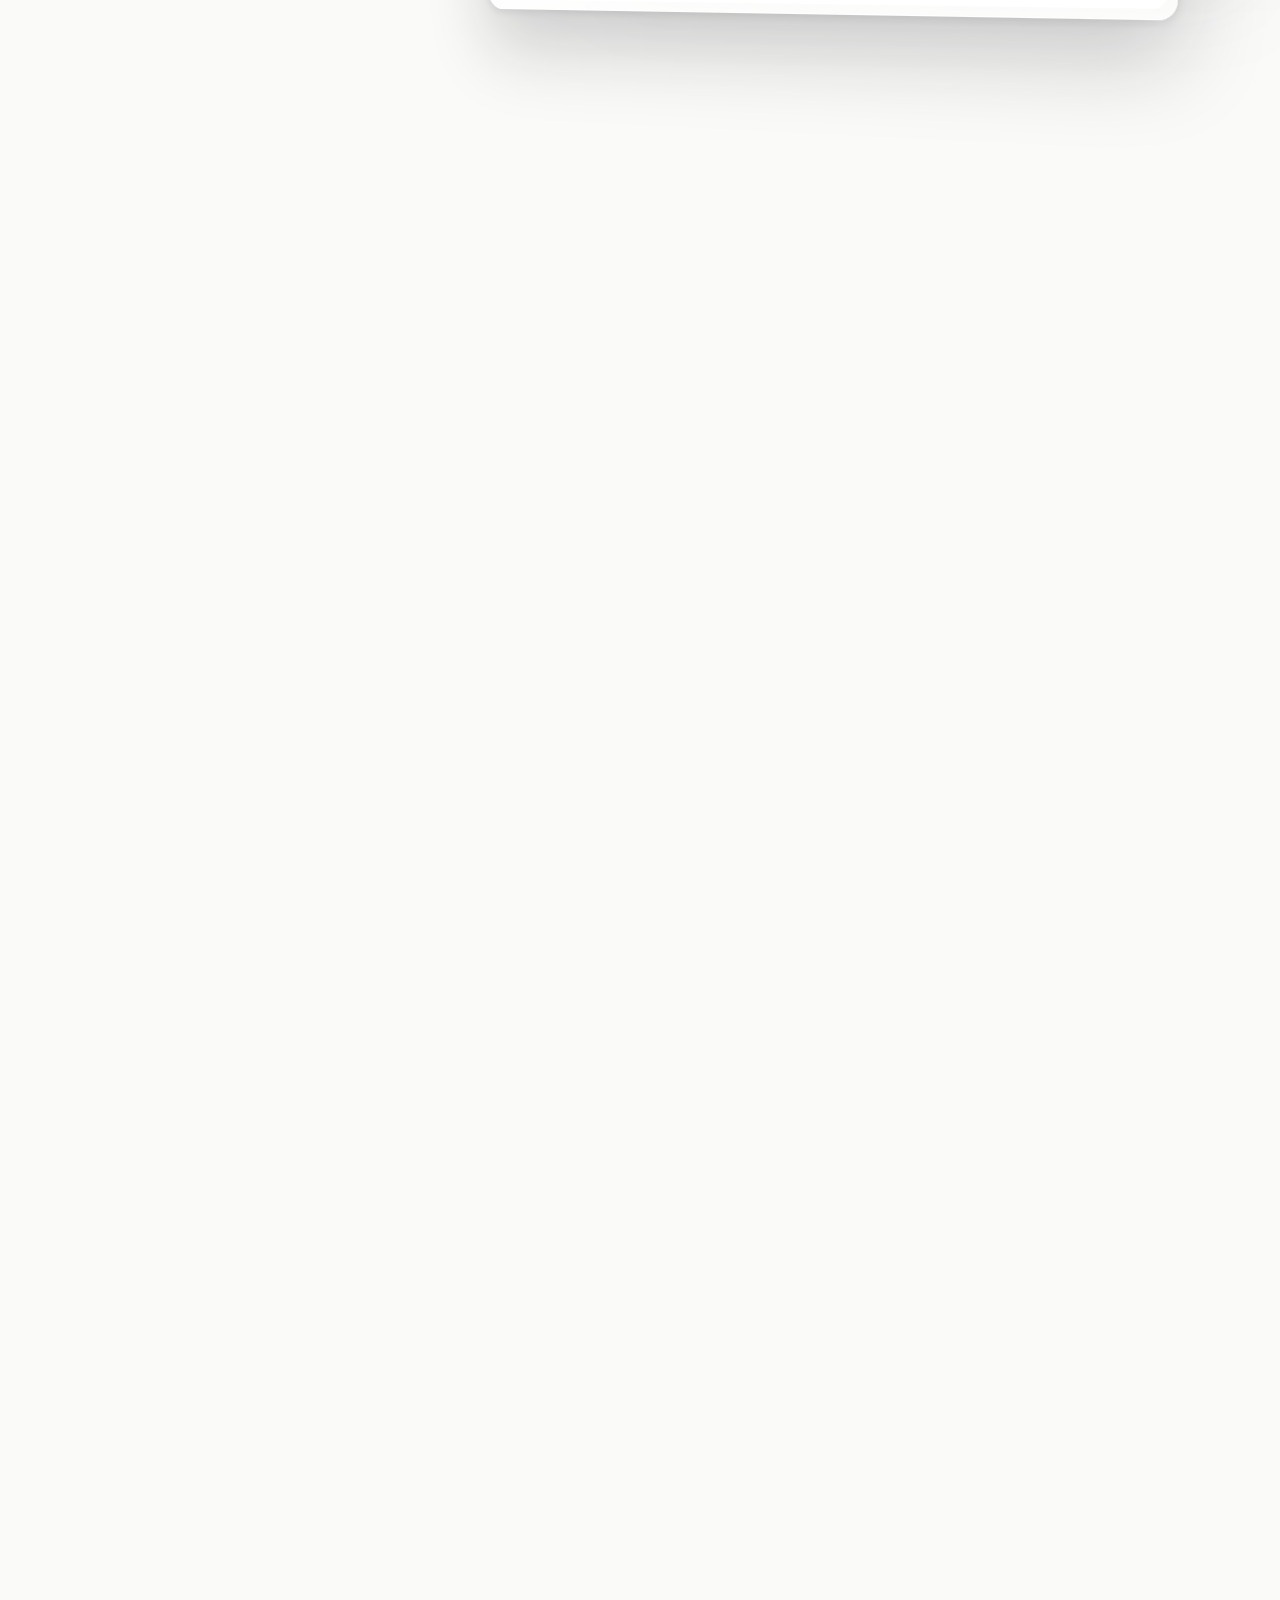
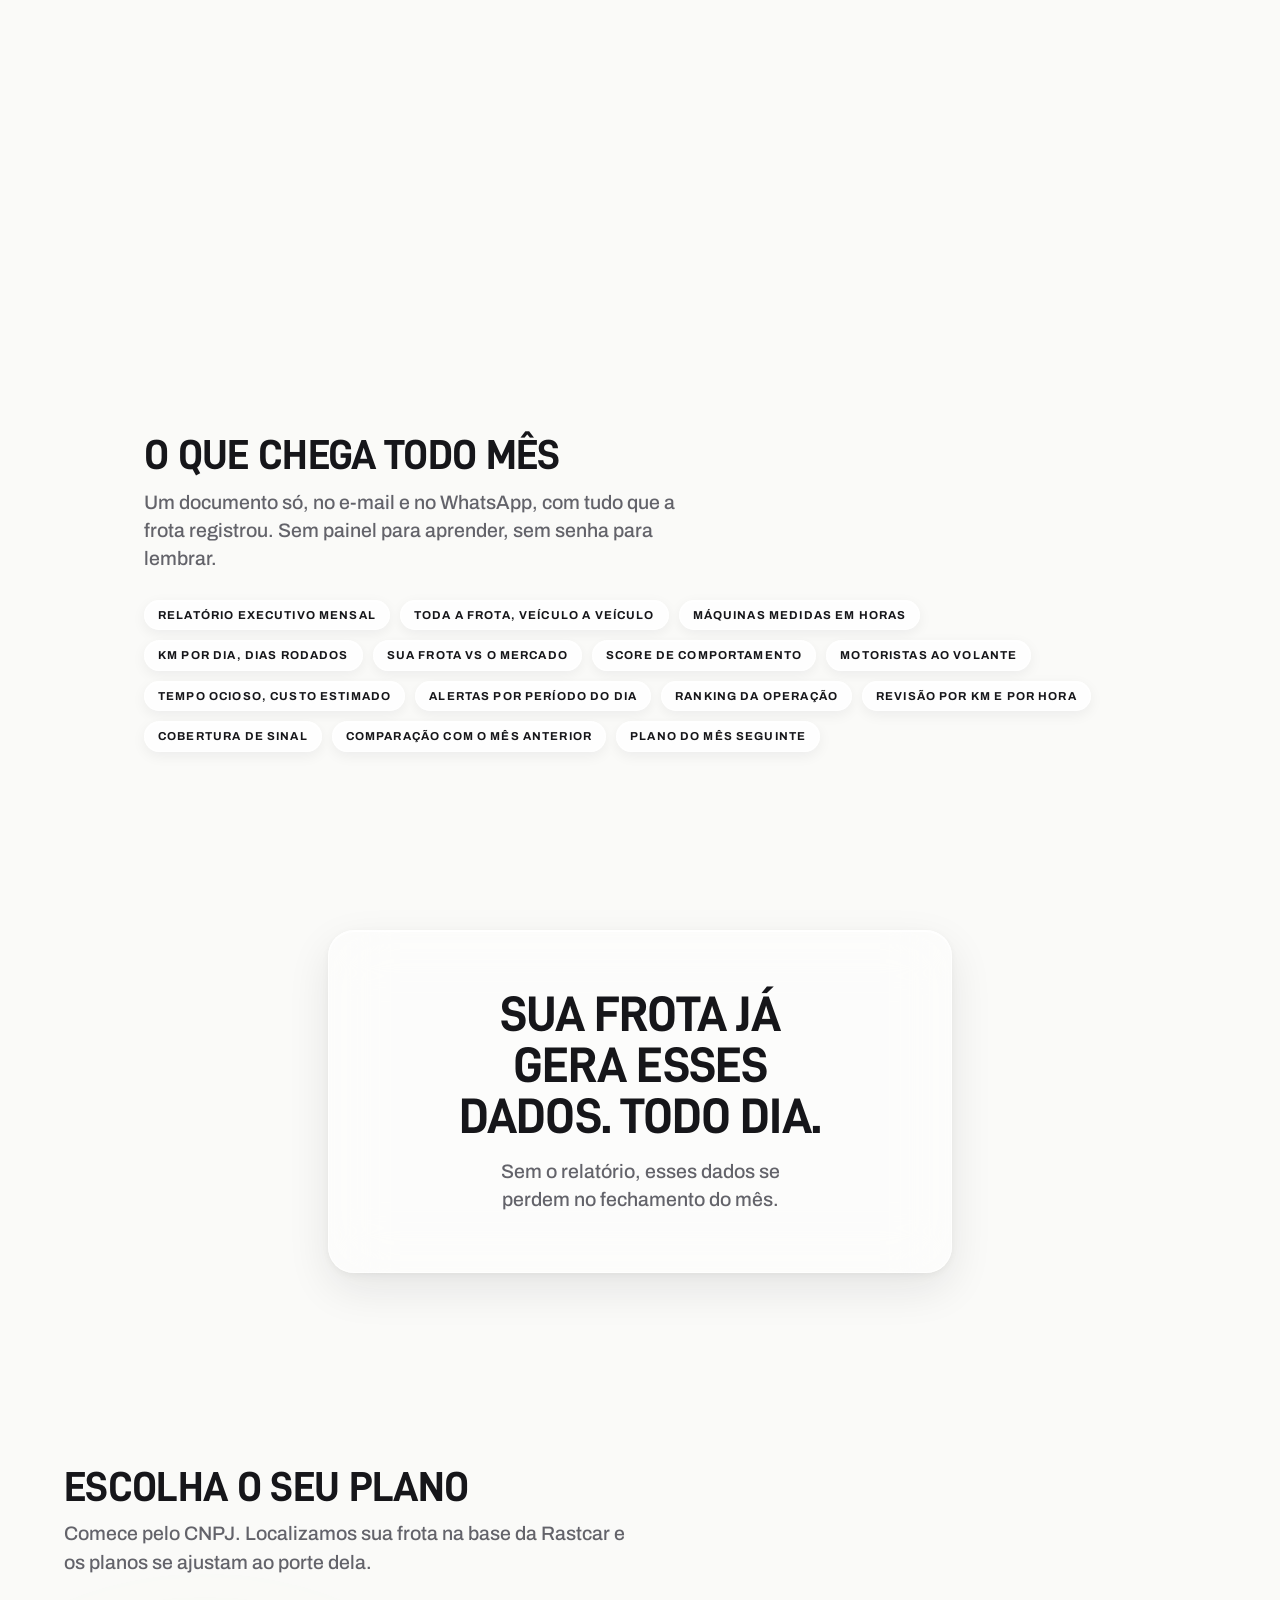
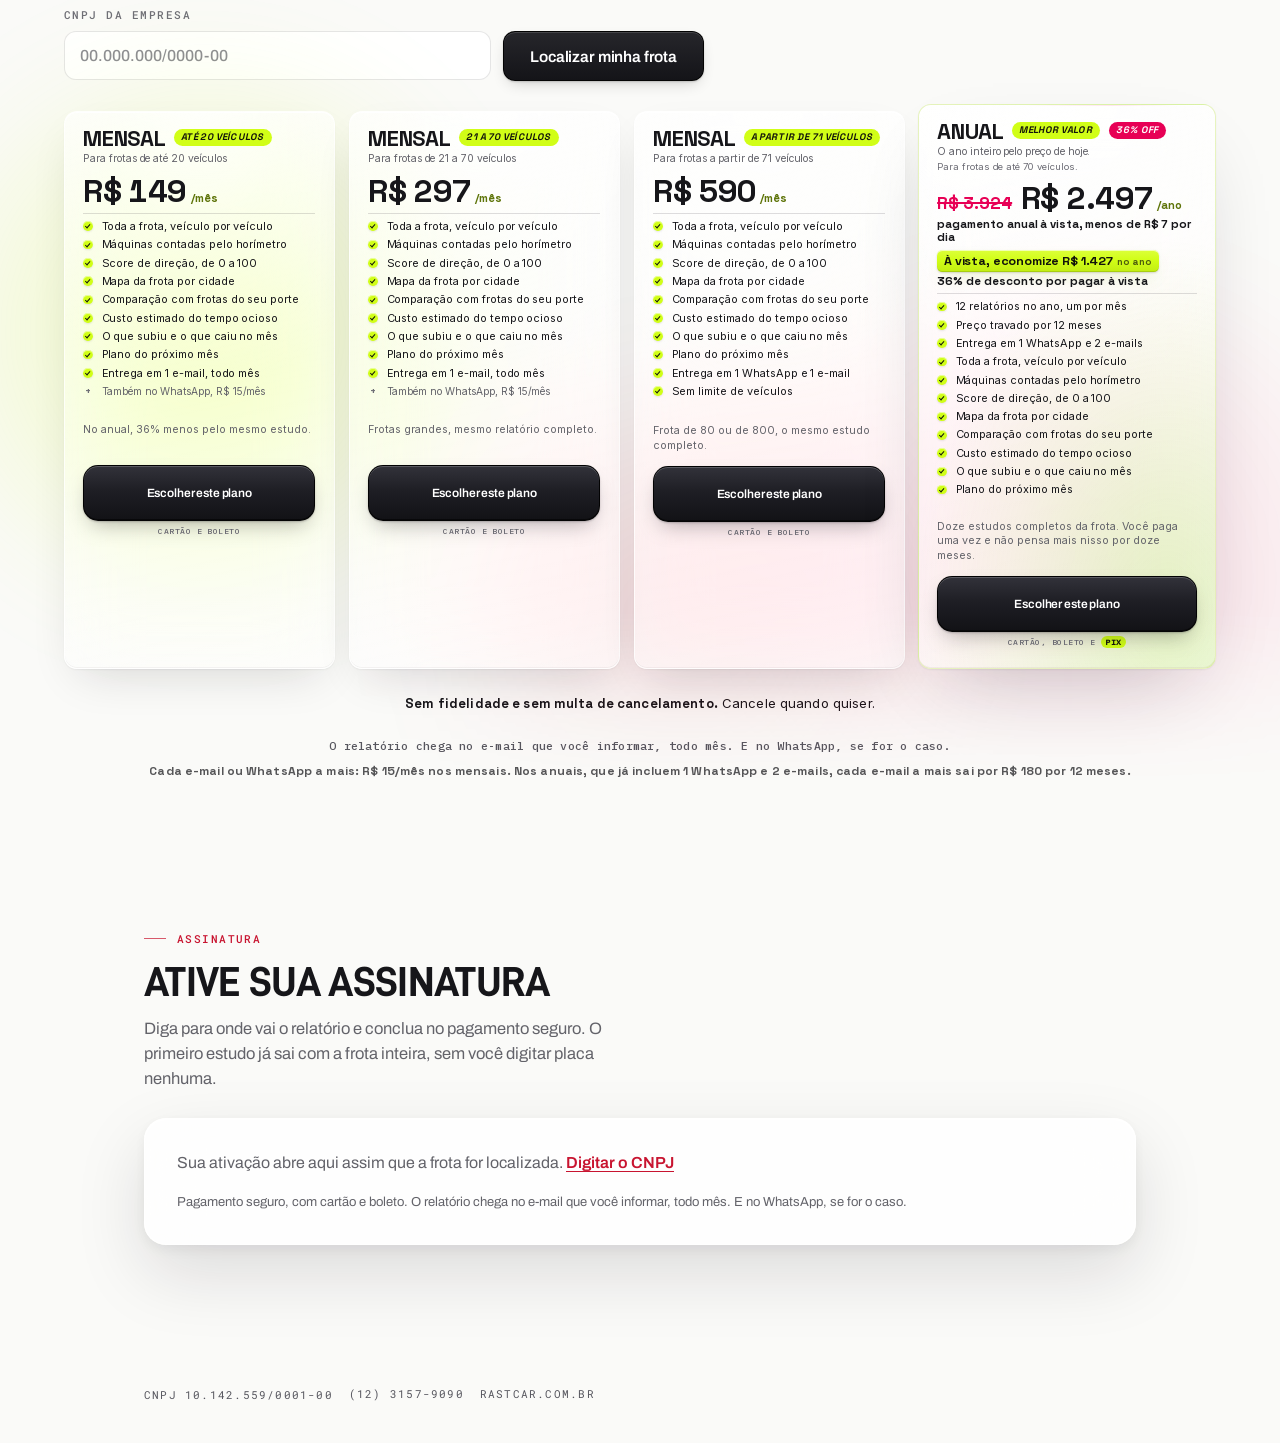
==== commit ea59fcc7: "Volta a copy que o Joao prefere nos cinco pontos que ele nomeou" ====
--- a/dados/index.html
+++ b/dados/index.html
@@ -1359,7 +1359,7 @@
           <li><span class="tag ghost rv" style="--d:.12s">Sua frota vs o mercado</span></li>
           <li><span class="tag ghost rv" style="--d:.15s">Score de comportamento</span></li>
           <li><span class="tag ghost rv" style="--d:.18s">Motoristas ao volante</span></li>
-          <li><span class="tag ghost rv" style="--d:.21s">Onde o dinheiro está vazando</span></li>
+          <li><span class="tag ghost rv" style="--d:.21s">Tempo ocioso, custo estimado</span></li>
           <li><span class="tag ghost rv" style="--d:.24s">Alertas por período do dia</span></li>
           <li><span class="tag ghost rv" style="--d:.27s">Ranking da operação</span></li>
           <li><span class="tag ghost rv" style="--d:.3s">Revisão por km e por hora</span></li>
@@ -1421,10 +1421,10 @@
               <li><span class="ck" aria-hidden="true"></span><span>Máquinas contadas pelo horímetro</span></li>
               <li><span class="ck" aria-hidden="true"></span><span>Score de direção, de 0 a 100</span></li>
               <li><span class="ck" aria-hidden="true"></span><span>Mapa da frota por cidade</span></li>
-              <li><span class="ck" aria-hidden="true"></span><span>Sua frota contra as do mesmo porte</span></li>
-              <li><span class="ck" aria-hidden="true"></span><span>Onde o dinheiro está vazando</span></li>
+              <li><span class="ck" aria-hidden="true"></span><span>Comparação com frotas do seu porte</span></li>
+              <li><span class="ck" aria-hidden="true"></span><span>Custo estimado do tempo ocioso</span></li>
               <li><span class="ck" aria-hidden="true"></span><span>O que subiu e o que caiu no mês</span></li>
-              <li><span class="ck" aria-hidden="true"></span><span>O que fazer, com placa e prazo</span></li>
+              <li><span class="ck" aria-hidden="true"></span><span>Plano do próximo mês</span></li>
               <li><span class="ck" aria-hidden="true"></span><span>Entrega em 1 e-mail, todo mês</span></li>
               <li class="add"><span class="pl" aria-hidden="true">+</span><span>Também no WhatsApp, R$ 15/mês</span></li>
             </ul>
@@ -1449,15 +1449,15 @@
               <li><span class="ck" aria-hidden="true"></span><span>Máquinas contadas pelo horímetro</span></li>
               <li><span class="ck" aria-hidden="true"></span><span>Score de direção, de 0 a 100</span></li>
               <li><span class="ck" aria-hidden="true"></span><span>Mapa da frota por cidade</span></li>
-              <li><span class="ck" aria-hidden="true"></span><span>Sua frota contra as do mesmo porte</span></li>
-              <li><span class="ck" aria-hidden="true"></span><span>Onde o dinheiro está vazando</span></li>
+              <li><span class="ck" aria-hidden="true"></span><span>Comparação com frotas do seu porte</span></li>
+              <li><span class="ck" aria-hidden="true"></span><span>Custo estimado do tempo ocioso</span></li>
               <li><span class="ck" aria-hidden="true"></span><span>O que subiu e o que caiu no mês</span></li>
-              <li><span class="ck" aria-hidden="true"></span><span>O que fazer, com placa e prazo</span></li>
+              <li><span class="ck" aria-hidden="true"></span><span>Plano do próximo mês</span></li>
               <li><span class="ck" aria-hidden="true"></span><span>Entrega em 1 e-mail, todo mês</span></li>
               <li class="add"><span class="pl" aria-hidden="true">+</span><span>Também no WhatsApp, R$ 15/mês</span></li>
             </ul>
             <div class="p-foot">
-              <p class="p-anchor">A frota cresce, o estudo não encolhe.</p>
+              <p class="p-anchor">Frotas grandes, mesmo relatório completo.</p>
               <button class="p-cta" type="button" aria-pressed="false">Escolher este plano</button>
               <div class="p-pays"><p class="p-pay">Cartão e boleto</p></div>
             </div>
@@ -1483,10 +1483,10 @@
               <li><span class="ck" aria-hidden="true"></span><span>Máquinas contadas pelo horímetro</span></li>
               <li><span class="ck" aria-hidden="true"></span><span>Score de direção, de 0 a 100</span></li>
               <li><span class="ck" aria-hidden="true"></span><span>Mapa da frota por cidade</span></li>
-              <li><span class="ck" aria-hidden="true"></span><span>Sua frota contra as do mesmo porte</span></li>
-              <li><span class="ck" aria-hidden="true"></span><span>Onde o dinheiro está vazando</span></li>
+              <li><span class="ck" aria-hidden="true"></span><span>Comparação com frotas do seu porte</span></li>
+              <li><span class="ck" aria-hidden="true"></span><span>Custo estimado do tempo ocioso</span></li>
               <li><span class="ck" aria-hidden="true"></span><span>O que subiu e o que caiu no mês</span></li>
-              <li><span class="ck" aria-hidden="true"></span><span>O que fazer, com placa e prazo</span></li>
+              <li><span class="ck" aria-hidden="true"></span><span>Plano do próximo mês</span></li>
               <li><span class="ck" aria-hidden="true"></span><span>Entrega em 1 WhatsApp e 1 e-mail</span></li>
               <li><span class="ck" aria-hidden="true"></span><span>Sem limite de veículos</span></li>
             </ul>
@@ -1529,10 +1529,10 @@
               <li><span class="ck" aria-hidden="true"></span><span>Máquinas contadas pelo horímetro</span></li>
               <li><span class="ck" aria-hidden="true"></span><span>Score de direção, de 0 a 100</span></li>
               <li><span class="ck" aria-hidden="true"></span><span>Mapa da frota por cidade</span></li>
-              <li><span class="ck" aria-hidden="true"></span><span>Sua frota contra as do mesmo porte</span></li>
-              <li><span class="ck" aria-hidden="true"></span><span>Onde o dinheiro está vazando</span></li>
+              <li><span class="ck" aria-hidden="true"></span><span>Comparação com frotas do seu porte</span></li>
+              <li><span class="ck" aria-hidden="true"></span><span>Custo estimado do tempo ocioso</span></li>
               <li><span class="ck" aria-hidden="true"></span><span>O que subiu e o que caiu no mês</span></li>
-              <li><span class="ck" aria-hidden="true"></span><span>O que fazer, com placa e prazo</span></li>
+              <li><span class="ck" aria-hidden="true"></span><span>Plano do próximo mês</span></li>
               <li data-so-grande hidden><span class="ck" aria-hidden="true"></span><span>Sem limite de veículos</span></li>
             </ul>
             <div class="p-foot">
@@ -1544,7 +1544,7 @@
 
         </div>
         <p class="plans-canc"><b>Sem fidelidade e sem multa de cancelamento.</b> Cancele quando quiser.</p>
-        <p class="plans-note">O relatório chega no e-mail que você informar, todo mês. E no WhatsApp, se você quiser.<span class="nota-add">Cada e-mail ou WhatsApp a mais: R$ 15/mês nos mensais. Nos anuais, que já incluem 1 WhatsApp e 2 e-mails, cada e-mail a mais sai por R$ 180 por 12 meses.</span></p>
+        <p class="plans-note">O relatório chega no e-mail que você informar, todo mês. E no WhatsApp, se for o caso.<span class="nota-add">Cada e-mail ou WhatsApp a mais: R$ 15/mês nos mensais. Nos anuais, que já incluem 1 WhatsApp e 2 e-mails, cada e-mail a mais sai por R$ 180 por 12 meses.</span></p>
       </div>
     </section>
 
@@ -1613,7 +1613,7 @@
 
           </fieldset>
 
-          <p class="buy-trust" id="buy-trust">Pagamento seguro, com cartão e boleto. O relatório chega no e-mail que você informar, todo mês. E no WhatsApp, se você quiser.</p>
+          <p class="buy-trust" id="buy-trust">Pagamento seguro, com cartão e boleto. O relatório chega no e-mail que você informar, todo mês. E no WhatsApp, se for o caso.</p>
         </form>
       </div>
     </section>
@@ -2545,7 +2545,7 @@
        Nunca prometer Pix no mensal, aqui nem em lugar nenhum da pagina. */
     txt(trust, 'Pagamento seguro, com ' +
                (anual ? 'cartão, boleto e Pix' : 'cartão e boleto') +
-               '. O relatório chega no e-mail que você informar, todo mês. E no WhatsApp, se você quiser.');
+               '. O relatório chega no e-mail que você informar, todo mês. E no WhatsApp, se for o caso.');
 
     barra();
   }
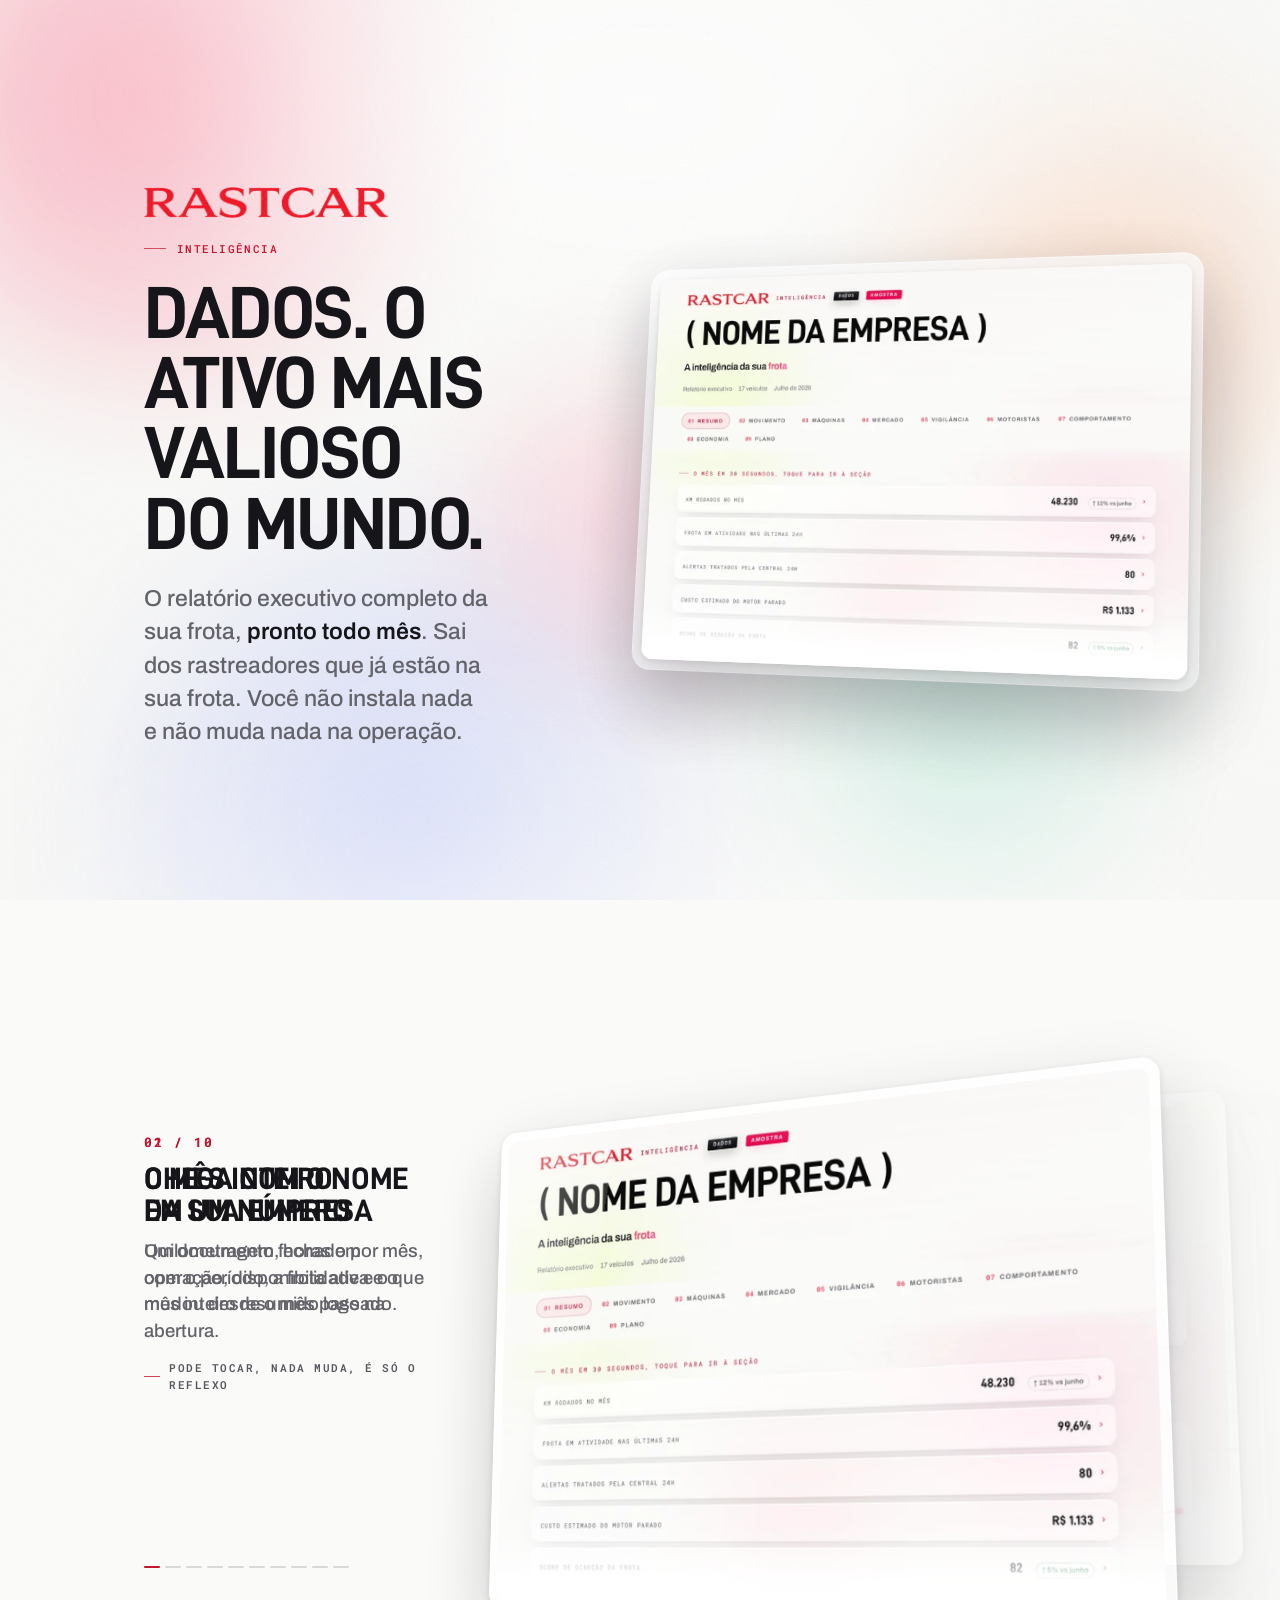
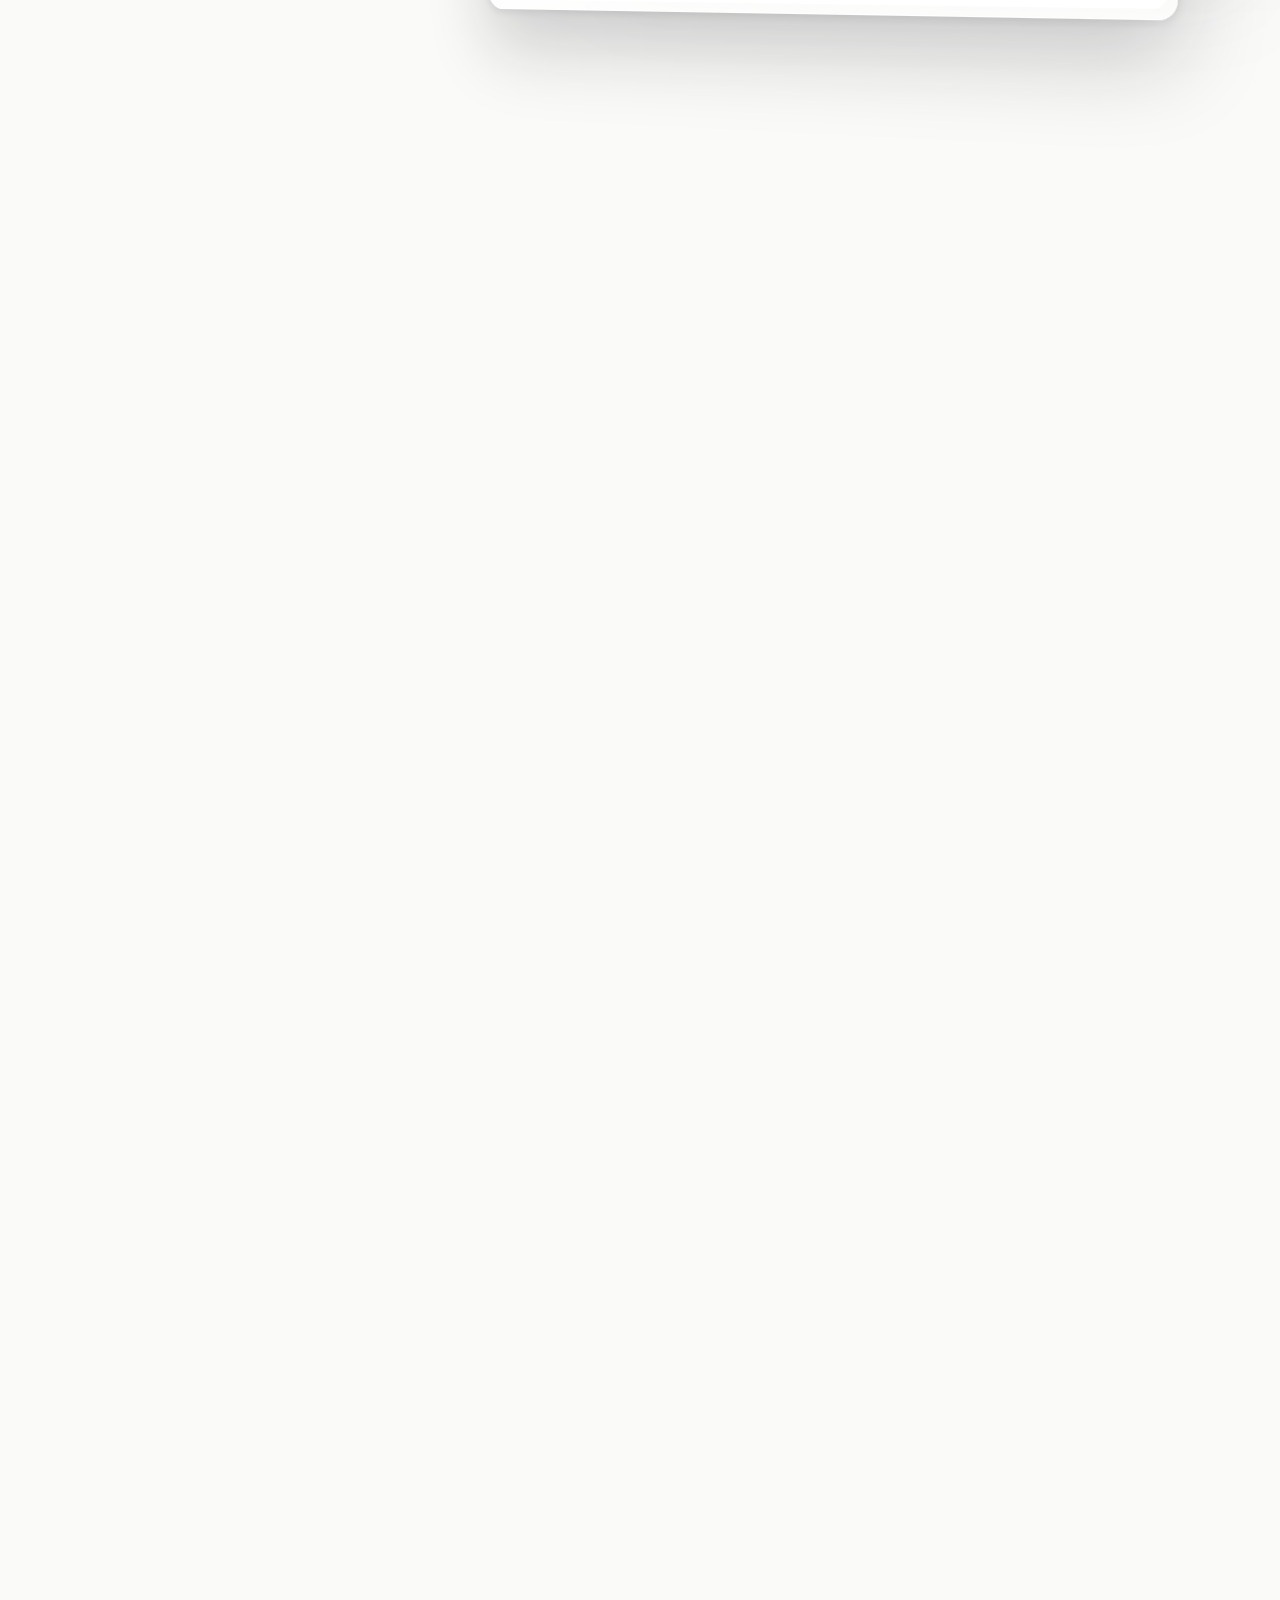
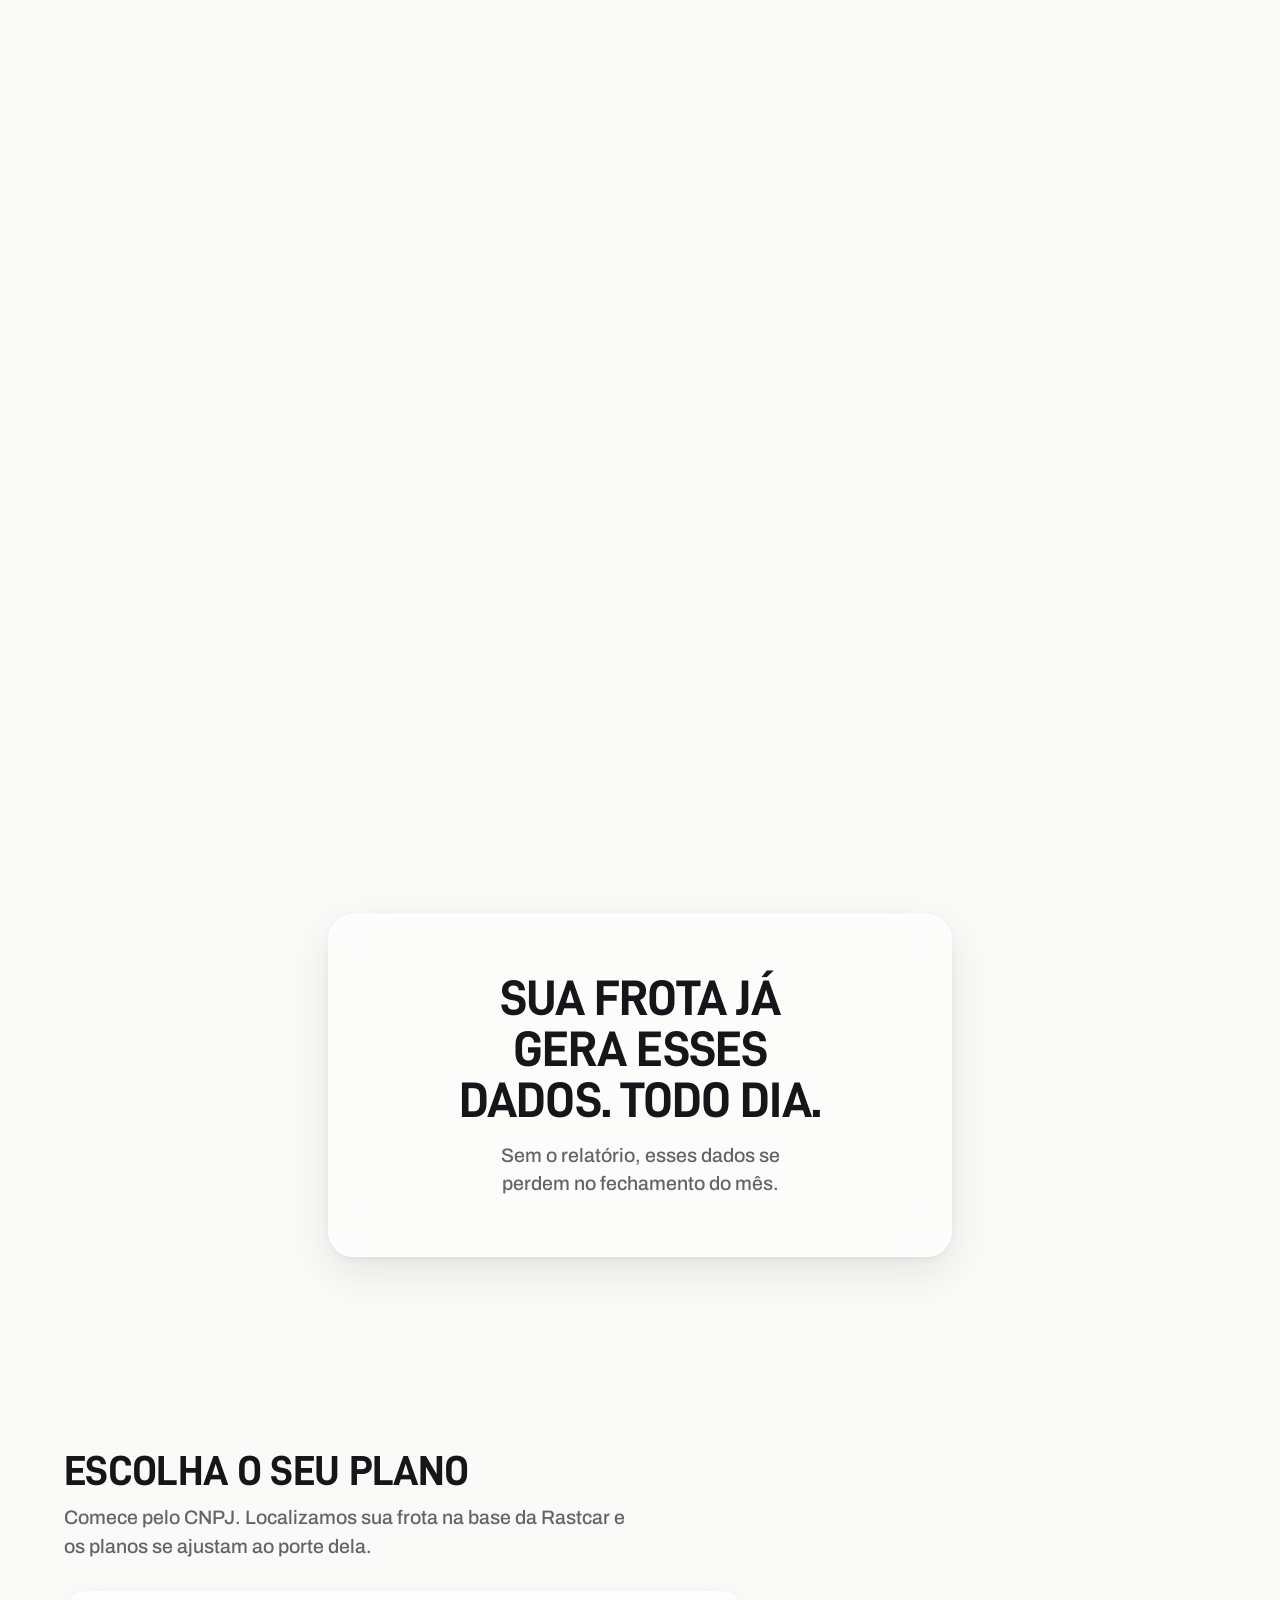
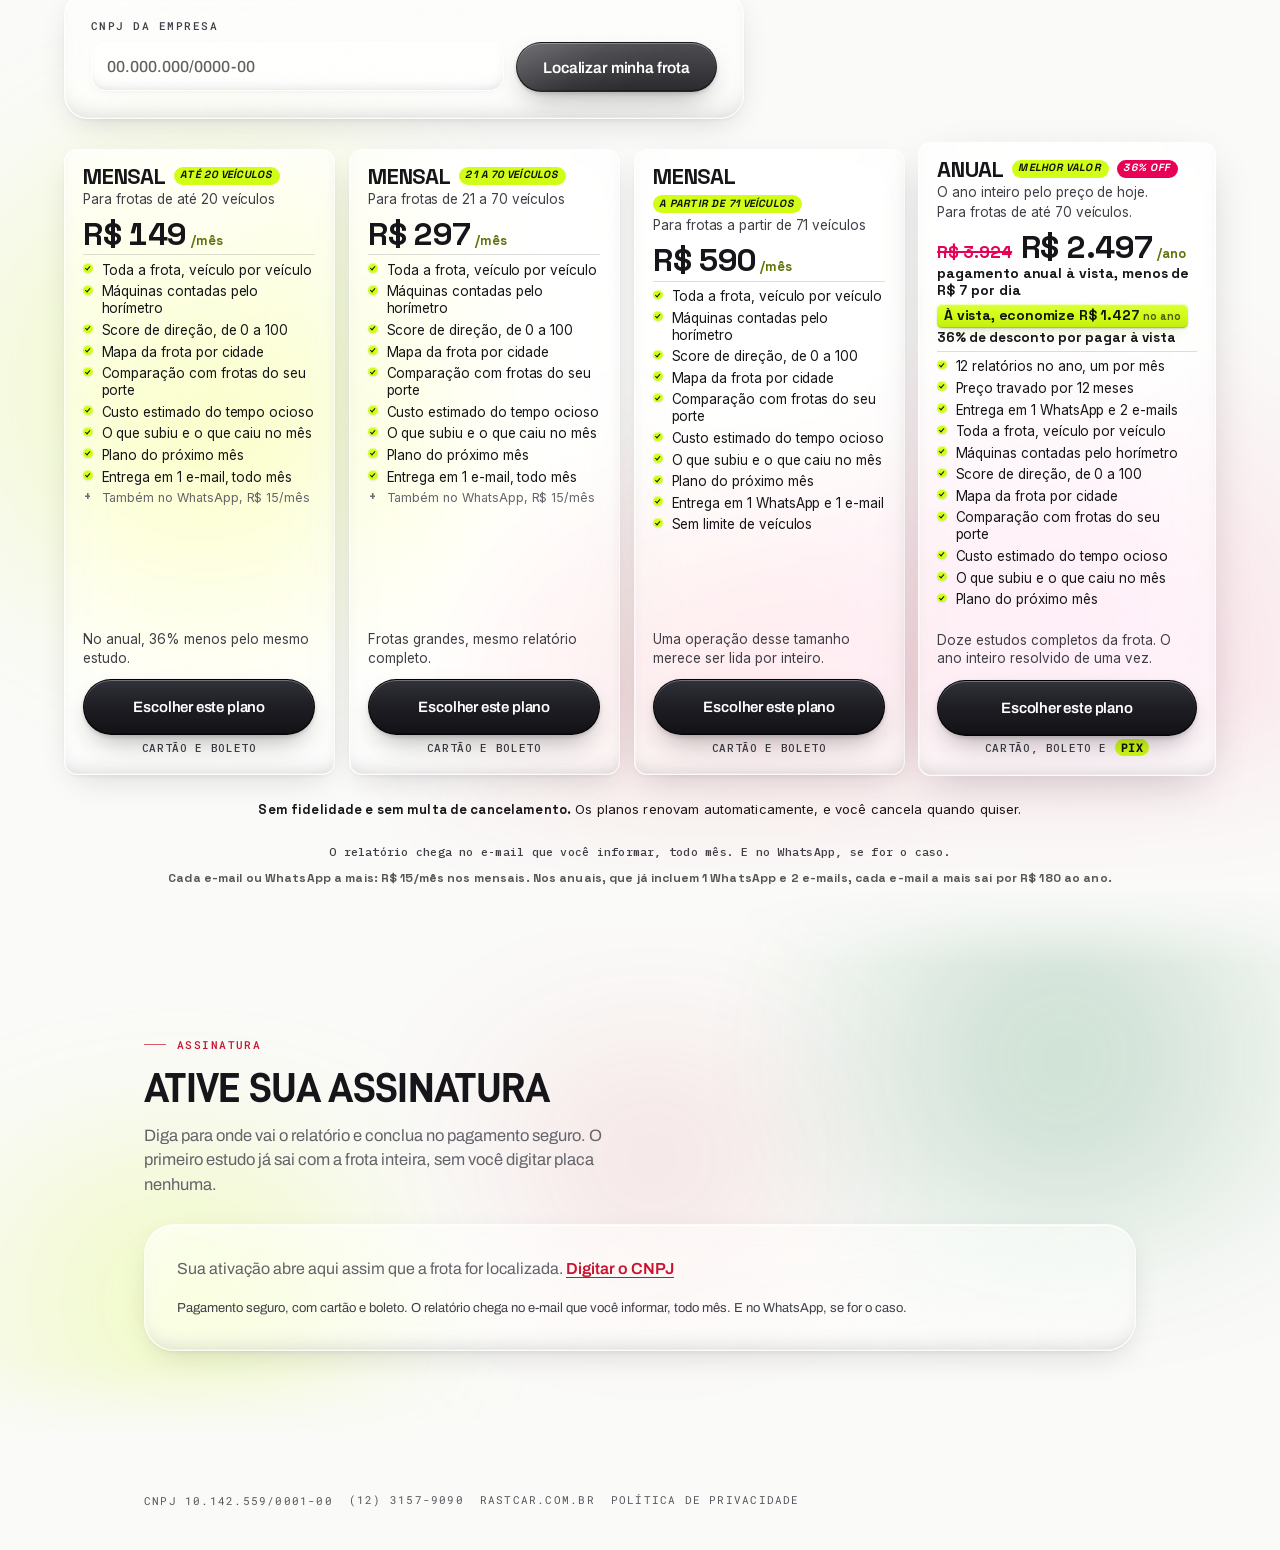
==== commit d8d95208: "Landing atualizada para revisao no celular (17/08/2026)" ====
--- a/dados/index.html
+++ b/dados/index.html
@@ -5,6 +5,9 @@
 <meta name="viewport" content="width=device-width, initial-scale=1, viewport-fit=cover">
 <title>Rastcar Inteligência. Dados. O ativo mais valioso do mundo.</title>
 <meta name="description" content="O relatório executivo completo da sua frota, pronto todo mês. Assinatura digital da Rastcar.">
+<!-- Fora do Google ate o lancamento: o Stripe ainda esta em modo teste e ninguem
+     consegue comprar. Remover esta linha no dia de abrir a venda. -->
+<meta name="robots" content="noindex, nofollow">
 <meta property="og:type" content="website">
 <meta property="og:site_name" content="Rastcar">
 <meta property="og:title" content="Rastcar Inteligência. Dados. O ativo mais valioso do mundo.">
@@ -1279,6 +1282,588 @@
   .aura i{animation:none}
   .ha-float{animation:none;transform:rotateY(-14deg) rotateX(6deg)}
 }
+
+
+/* ============================================================
+   LIQUID GLASS v2 · o funil (#comprar e o bloco do CNPJ)
+   ------------------------------------------------------------
+   v1 ficou CHAPADA e o Joao reprovou com razao. Tres causas, e
+   as tres estao consertadas aqui:
+
+   1. TINTA OPACA DEMAIS. O painel era branco a 80%. Isso e
+      frosted, nao vidro. Vidro de verdade e tinta BAIXA (18-35%)
+      com saturacao alta — e a saturacao que faz a cor de tras
+      SANGRAR atraves. E ela que da a impressao de material.
+   2. BACKDROP-FILTER ANINHADO LE O PAI JA COMPOSTO. Campo com
+      blur dentro de painel quase branco borra... branco liso.
+      Nada pra refratar. Por isso o pai agora e translucido DE
+      VERDADE: o campo passa a ler os orbes, nao o pai.
+   3. NAO HAVIA LUZ ATRAS. Sem cor no fundo, nenhum blur vira
+      vidro. Os orbes do #comprar ganharam chroma e tamanho.
+
+   A Apple descreve o material em TRES CAMADAS (highlight,
+   shadow, illumination) e o que separa de frosted e o LENSING:
+   a luz entorta na borda. Sem SVG feDisplacementMap (que so
+   funciona no Chromium e nao acompanha elemento responsivo),
+   o lensing e aproximado por: rim especular assimetrico (luz
+   nasce no topo-esquerda), contra-luz sutil na base e um brilho
+   diagonal que atravessa a peca.
+
+   LEGIBILIDADE: a propria Apple recuou da transparencia nos
+   betas por causa disso, e o CSS-Tricks alerta pro contraste
+   variavel. Por isso o TEXTO nunca fica sobre o vidro puro —
+   toda peca com texto tem tinta minima garantida, e o QA de
+   contraste (81 checagens) roda depois.
+   ============================================================ */
+
+:root{
+  /* tinta REAL de vidro · baixa de proposito */
+  --lg-tint:rgba(255,255,255,.42);
+  --lg-tint-2:rgba(255,255,255,.28);
+  /* a saturacao e o coracao do efeito: sem ela o blur e cinza */
+  --lg-blur:blur(28px) saturate(210%) brightness(1.04);
+  --lg-blur-sm:blur(16px) saturate(200%) brightness(1.03);
+  --lg-bd:rgba(255,255,255,.5);
+  /* highlight / shadow / illumination · as 3 camadas da Apple */
+  --lg-hi:inset 0 1px 0 rgba(255,255,255,.9), inset 1px 0 0 rgba(255,255,255,.42);
+  --lg-lo:inset 0 -1px 0 rgba(255,255,255,.22), inset 0 -14px 26px -20px rgba(22,18,28,.30);
+  --lg-sh:0 10px 34px -12px rgba(22,18,28,.20), 0 2px 6px -3px rgba(22,18,28,.12);
+  --apple-green:#34C759;
+}
+
+/* ---------- LUZ ATRAS ----------
+   Sem isto nada acima existe. Orbes maiores e com chroma real
+   (o v1 usava .12-.26 de alpha e sumia). */
+#comprar{position:relative;overflow:hidden}
+#comprar .wrap{position:relative;z-index:1}
+#comprar .orbes{
+  position:absolute;inset:0;z-index:0;pointer-events:none;
+  -webkit-mask-image:linear-gradient(180deg,transparent 0%,#000 14%,#000 86%,transparent 100%);
+          mask-image:linear-gradient(180deg,transparent 0%,#000 14%,#000 86%,transparent 100%);
+}
+#comprar .orbes i{position:absolute;display:block;border-radius:50%;filter:blur(60px);will-change:transform}
+#comprar .orbes i:nth-child(1){
+  width:62%;height:74%;right:-14%;top:-6%;
+  background:radial-gradient(circle at 50% 50%, rgba(var(--good-rgb),.34), rgba(var(--good-rgb),0) 70%);
+  animation:orb1 36s ease-in-out infinite alternate;
+}
+#comprar .orbes i:nth-child(2){
+  width:56%;height:66%;left:-14%;bottom:-8%;
+  background:radial-gradient(circle at 50% 50%, rgba(209,254,23,.38), rgba(209,254,23,0) 70%);
+  animation:orb2 30s ease-in-out infinite alternate;
+}
+#comprar .orbes i:nth-child(3){
+  width:46%;height:54%;left:28%;top:22%;
+  background:radial-gradient(circle at 50% 50%, rgba(var(--crimson-rgb),.15), rgba(var(--crimson-rgb),0) 70%);
+  animation:orb3 44s ease-in-out infinite alternate;
+}
+@media (prefers-reduced-motion:reduce){#comprar .orbes i{animation:none}}
+
+/* ---------- o painel-mae ---------- */
+.buy{
+  position:relative;overflow:hidden;border-radius:30px;
+  background:linear-gradient(168deg, var(--lg-tint), var(--lg-tint-2) 62%, rgba(255,255,255,.2));
+  -webkit-backdrop-filter:var(--lg-blur);backdrop-filter:var(--lg-blur);
+  border:1px solid var(--lg-bd);
+  box-shadow:var(--lg-hi), var(--lg-lo), var(--lg-sh);
+}
+/* brilho diagonal que ATRAVESSA a peca · e ele que da a leitura
+   de bloco solido de material, nao de pelicula */
+.buy::before{
+  content:"";position:absolute;inset:0;pointer-events:none;border-radius:inherit;
+  background:linear-gradient(133deg, rgba(255,255,255,.34) 0%, rgba(255,255,255,.06) 34%,
+             rgba(255,255,255,0) 56%, rgba(255,255,255,.10) 100%);
+}
+/* fio especular · nasce e morre antes das quinas */
+.buy::after{
+  content:"";position:absolute;top:0;left:8%;right:8%;height:1px;pointer-events:none;
+  background:linear-gradient(90deg,transparent,rgba(255,255,255,1) 28%,rgba(255,255,255,.85) 72%,transparent);
+}
+.buy > *{position:relative;z-index:1}
+
+/* ---------- o localizador de CNPJ ---------- */
+.loc{
+  max-width:680px;position:relative;overflow:hidden;
+  border:1px solid var(--lg-bd);border-radius:24px;
+  padding:clamp(18px,3vw,26px);
+  background:linear-gradient(168deg, var(--lg-tint), var(--lg-tint-2));
+  -webkit-backdrop-filter:var(--lg-blur);backdrop-filter:var(--lg-blur);
+  box-shadow:var(--lg-hi), var(--lg-lo), var(--lg-sh);
+}
+.loc::before{
+  content:"";position:absolute;inset:0;pointer-events:none;border-radius:inherit;
+  background:linear-gradient(133deg, rgba(255,255,255,.3) 0%, rgba(255,255,255,.05) 38%, rgba(255,255,255,0) 60%);
+}
+.loc::after{
+  content:"";position:absolute;top:0;left:10%;right:10%;height:1px;pointer-events:none;
+  background:linear-gradient(90deg,transparent,rgba(255,255,255,1) 28%,rgba(255,255,255,.85) 72%,transparent);
+}
+.loc > *{position:relative;z-index:1}
+/* a prova ja e vidro · dentro do cartao ela perde a moldura pra
+   nao virar borda dupla, e ganha tinta um pouco maior porque tem
+   texto pequeno (legibilidade acima de efeito) */
+.loc .prova-box{
+  border-color:transparent;
+  box-shadow:inset 0 0 0 1px rgba(255,255,255,.5), var(--lg-sh);
+  background:linear-gradient(168deg,rgba(255,255,255,.5),rgba(255,255,255,.34));
+}
+
+/* ---------- CAMPOS · a pastilha de vidro ----------
+   Tinta baixa + blur proprio. Como o pai agora e translucido, o
+   blur do campo le os ORBES e nao mais um branco liso: e dai que
+   vem a sensacao de profundidade em camadas. */
+.fi{
+  background:linear-gradient(180deg, rgba(255,255,255,.34), rgba(255,255,255,.2));
+  -webkit-backdrop-filter:var(--lg-blur-sm);backdrop-filter:var(--lg-blur-sm);
+  border:1px solid rgba(255,255,255,.6);border-radius:15px;
+  box-shadow:inset 0 1px 0 rgba(255,255,255,.92),
+             inset 0 -8px 16px -14px rgba(22,18,28,.34),
+             0 2px 10px -5px rgba(22,18,28,.14);
+  transition:border-color .22s var(--ease),background .22s var(--ease),
+             box-shadow .22s var(--ease),transform .22s var(--ease);
+}
+.fi::placeholder{color:rgba(22,22,26,.42)}
+/* foco: o vidro ENCHE de luz e levanta · gesto Apple de o
+   controle vir ate o dedo. Cor do foco segue GRAFITE (regra da
+   casa: vermelho em campo le como erro antes de errar). */
+.fi:focus{
+  outline:none;border-color:rgba(255,255,255,.95);
+  background:linear-gradient(180deg, rgba(255,255,255,.74), rgba(255,255,255,.56));
+  box-shadow:inset 0 1px 0 #fff,
+             0 0 0 4px rgba(22,22,26,.07),
+             0 14px 30px -12px rgba(22,18,28,.24);
+  transform:translateY(-1px);
+}
+.fi[aria-invalid="true"]{
+  border-color:var(--crimson);
+  box-shadow:inset 0 1px 0 rgba(255,255,255,.9), 0 0 0 4px rgba(var(--crimson-rgb),.12);
+}
+@media (prefers-reduced-motion:reduce){.fi,.fi:focus{transform:none}}
+
+/* ---------- botoes do funil · vidro fume ----------
+   O primario continua GRAFITE (decisao da casa), mas agora e
+   material: translucido, com blur proprio e rim de luz. */
+.loc .btn, #comprar .btn{
+  border-radius:15px;border:1px solid rgba(10,10,14,.55);
+  background:linear-gradient(180deg, rgba(38,38,44,.82), rgba(14,14,18,.88));
+  -webkit-backdrop-filter:blur(16px) saturate(150%);backdrop-filter:blur(16px) saturate(150%);
+  box-shadow:inset 0 1px 0 rgba(255,255,255,.26),
+             inset 0 -1px 0 rgba(0,0,0,.34),
+             0 2px 4px rgba(0,0,0,.14),
+             0 14px 30px -10px rgba(0,0,0,.34);
+}
+.loc .btn:hover, #comprar .btn:hover{
+  background:linear-gradient(180deg, rgba(46,46,53,.88), rgba(18,18,23,.92));
+  box-shadow:inset 0 1px 0 rgba(255,255,255,.34),
+             inset 0 -1px 0 rgba(0,0,0,.34),
+             0 3px 6px rgba(0,0,0,.16),
+             0 18px 38px -10px rgba(0,0,0,.38);
+}
+
+/* adicionar e-mail · capsula de vidro */
+.add-mail{
+  border:1px solid rgba(255,255,255,.6);border-radius:999px;padding:9px 16px;
+  background:linear-gradient(180deg, rgba(255,255,255,.32), rgba(255,255,255,.18));
+  -webkit-backdrop-filter:var(--lg-blur-sm);backdrop-filter:var(--lg-blur-sm);
+  box-shadow:inset 0 1px 0 rgba(255,255,255,.88), 0 2px 8px -4px rgba(22,18,28,.14);
+  transition:background .22s var(--ease),box-shadow .22s var(--ease),transform .22s var(--ease);
+}
+.add-mail:hover{
+  border-color:rgba(255,255,255,.95);transform:translateY(-1px);
+  background:linear-gradient(180deg, rgba(255,255,255,.6), rgba(255,255,255,.4));
+  box-shadow:inset 0 1px 0 #fff, 0 8px 18px -7px rgba(22,18,28,.2);
+}
+@media (prefers-reduced-motion:reduce){.add-mail:hover{transform:none}}
+
+/* ---------- interruptor do WhatsApp ----------
+   VERDE DA APPLE (#34C759), nao crimson: pedido do Joao, e e o
+   certo — crimson aqui lia como alerta, e ligar o WhatsApp e uma
+   acao positiva. Trilho de vidro; quando liga, vira verde solido
+   com brilho interno, igual ao switch do iOS. */
+.sw{
+  background:linear-gradient(180deg, rgba(255,255,255,.34), rgba(255,255,255,.2));
+  -webkit-backdrop-filter:blur(12px) saturate(180%);backdrop-filter:blur(12px) saturate(180%);
+  border:1px solid rgba(255,255,255,.6);
+  box-shadow:inset 0 1px 3px rgba(22,18,28,.10);
+}
+.sw::after{box-shadow:0 1px 3px rgba(22,18,28,.3), 0 0 0 .5px rgba(0,0,0,.04)}
+.sw:checked{
+  background:linear-gradient(180deg, #3FD35F, var(--apple-green));
+  border-color:rgba(0,0,0,.06);
+  box-shadow:inset 0 1px 0 rgba(255,255,255,.4), 0 2px 8px -3px rgba(52,199,89,.5);
+}
+.sw:checked::after{background:#fff}
+.sw:focus-visible{outline:2px solid var(--apple-green);outline-offset:3px}
+
+/* ---------- resumo do pedido · lista agrupada estilo Ajustes ---------- */
+.tot{
+  position:relative;overflow:hidden;
+  border:1px solid rgba(255,255,255,.55);border-radius:20px;
+  padding:clamp(16px,2.6vw,22px);
+  background:linear-gradient(172deg, rgba(255,255,255,.34), rgba(255,255,255,.2));
+  -webkit-backdrop-filter:var(--lg-blur-sm);backdrop-filter:var(--lg-blur-sm);
+  box-shadow:inset 0 1px 0 rgba(255,255,255,.9), 0 6px 18px -8px rgba(22,18,28,.14);
+}
+.tot::after{
+  content:"";position:absolute;top:0;left:10%;right:10%;height:1px;pointer-events:none;
+  background:linear-gradient(90deg,transparent,rgba(255,255,255,.95) 30%,rgba(255,255,255,.8) 70%,transparent);
+}
+
+/* barra fixa do celular · mesmo material */
+.tot-bar{
+  background:rgba(250,250,248,.58);
+  -webkit-backdrop-filter:var(--lg-blur);backdrop-filter:var(--lg-blur);
+  border-top:1px solid rgba(255,255,255,.8);
+  box-shadow:0 -1px 0 rgba(255,255,255,.6), 0 -16px 40px rgba(22,18,28,.16);
+}
+
+
+/* ---------- piso de legibilidade sobre vidro ----------
+   Medido em PIXEL (nao em CSS composto): sobre o pedaco mais escuro
+   dos orbes o cinza padrao caia a 2,7:1. Sobre vidro o contraste e
+   VARIAVEL, entao o texto pequeno do funil escurece para aguentar o
+   PIOR pedaco do fundo, nao a media. O efeito continua; quem cede e
+   a cor do texto, nunca a legibilidade. */
+#comprar .fhint, #comprar .fl, #comprar .tot-det, #comprar .tot-u,
+#comprar .tot-plan, #comprar .buy-trust, #comprar .add-mail .pr,
+.loc .fl, .loc .fnote, .loc .prova-c, .loc .prova-n .u{
+  color:#3F3F47;
+}
+#comprar .fi::placeholder, .loc .fi::placeholder{color:rgba(22,22,26,.68)}
+
+/* ---------- SEM backdrop-filter (Firefox antigo) ----------
+   Sem o blur, tinta baixa vira texto solto no fundo. O fallback
+   FECHA o vidro: opacidade alta, efeito zero, legibilidade
+   intacta. Nunca deixar o usuario sem contraste por causa de
+   enfeite. */
+@supports not ((backdrop-filter:blur(1px)) or (-webkit-backdrop-filter:blur(1px))){
+  .buy,.loc{background:rgba(255,255,255,.9)}
+  .fi,.tot,.add-mail{background:rgba(255,255,255,.94)}
+  .tot-bar{background:rgba(250,250,248,.97)}
+  .loc .prova-box{background:rgba(255,255,255,.93)}
+}
+
+
+/* ============================================================
+   LIQUID GLASS v2 · EXTENSAO AO RESTO DA LANDING
+   ------------------------------------------------------------
+   Depois de refazer o funil, a pagina ficou com DOIS materiais:
+   funil em vidro de verdade (tinta 42%) e cartoes de plano ainda
+   em 70%. Mesma pagina, materiais diferentes — e isso le como
+   descuido, nao como hierarquia. Aqui tudo passa a sair da mesma
+   receita.
+
+   DUAS TINTAS, DE PROPOSITO:
+   · --lg-tint (42%)   superficie com POUCO texto e fonte grande
+                       (funil, botoes, capsulas)
+   · --lg-tint-c (58%) superficie com MUITO texto pequeno
+                       (cartao de plano tem 11 linhas de checklist)
+     Nao e capricho: sobre vidro o contraste e VARIAVEL, e lista
+     longa em corpo 13px nao aguenta a mesma transparencia de um
+     titulo de 40px. A tinta cede onde o texto precisa.
+
+   O QUE **NAO** VIRA VIDRO, e de proposito:
+   · rodape e textos corridos — conteudo fica no chao; vidro e
+     para superficie que FLUTUA. A propria Apple alerta que vidro
+     em tudo vira ruido visual.
+   · a folha do relatorio (deck) — e a foto do produto, tem que
+     ser lida como papel, nao como interface.
+   ============================================================ */
+
+:root{
+  --lg-tint-c:rgba(255,255,255,.58);
+  --lg-tint-c2:rgba(255,255,255,.44);
+}
+
+/* ---------- cartoes de plano · mesma receita do funil ---------- */
+.plan{
+  border:1px solid var(--lg-bd);
+  background:linear-gradient(168deg, var(--lg-tint-c) 0%, var(--lg-tint-c2) 56%, rgba(255,255,255,.5) 100%);
+  -webkit-backdrop-filter:var(--lg-blur);backdrop-filter:var(--lg-blur);
+  box-shadow:var(--lg-hi), var(--lg-lo), var(--lg-sh);
+}
+/* o brilho diagonal que atravessa a peca · mesmo gesto do painel do
+   funil. Vai no ::after porque o ::before do cartao ja e a luz que
+   segue o ponteiro. */
+.plan::after{
+  content:"";position:absolute;inset:0;pointer-events:none;border-radius:inherit;z-index:0;
+  background:linear-gradient(133deg, rgba(255,255,255,.3) 0%, rgba(255,255,255,.05) 36%,
+             rgba(255,255,255,0) 58%, rgba(255,255,255,.09) 100%);
+}
+.plan > *{position:relative;z-index:1}
+/* SELECIONADO · o jeito Apple/Higgsfield: elevacao + anel do acento +
+   marca de conferido que cresce no canto. NUNCA borda vermelha — vermelho
+   le como ERRO, e escolher um plano e uma acao positiva.
+   (A pagina ja fazia isso em lime; eu tinha sobrescrito com crimson no
+   bloco de extensao do vidro. Aqui o estado volta, agora somando os
+   tokens novos de material.) */
+.plan.sel{
+  border-color:rgba(209,254,23,.85);
+  box-shadow:
+    var(--lg-hi),
+    0 0 0 3px rgba(209,254,23,.30),
+    0 2px 6px rgba(24,20,32,.08),
+    0 26px 60px -18px rgba(24,20,32,.22);
+}
+/* o anual segue sendo o vidro mais bem acabado: mesma tinta, rim mais vivo */
+.plan--ano{box-shadow:var(--lg-hi), var(--lg-lo), 0 14px 44px -14px rgba(22,18,28,.24)}
+
+/* ---------- a prova (frota localizada) ---------- */
+.prova-box{
+  border:1px solid var(--lg-bd);
+  background:linear-gradient(168deg, var(--lg-tint-c), var(--lg-tint-c2));
+  -webkit-backdrop-filter:var(--lg-blur);backdrop-filter:var(--lg-blur);
+  box-shadow:var(--lg-hi), var(--lg-lo), var(--lg-sh);
+}
+
+/* ---------- botao secundario (fantasma) ---------- */
+.btn--ghost{
+  background:linear-gradient(180deg, rgba(255,255,255,.5), rgba(255,255,255,.34));
+  -webkit-backdrop-filter:var(--lg-blur-sm);backdrop-filter:var(--lg-blur-sm);
+  border-color:rgba(255,255,255,.7);
+  box-shadow:inset 0 1px 0 rgba(255,255,255,.95),
+             inset 0 -8px 16px -14px rgba(22,18,28,.3),
+             0 2px 10px -5px rgba(22,18,28,.14);
+}
+.btn--ghost:hover{
+  background:linear-gradient(180deg, rgba(255,255,255,.72), rgba(255,255,255,.54));
+  border-color:rgba(255,255,255,.95);
+  box-shadow:inset 0 1px 0 #fff, 0 12px 26px -10px rgba(22,18,28,.2);
+}
+
+/* ---------- as 12 etiquetas do "o que vem dentro" ----------
+   Eram pastilhas quase opacas. Viram capsulas de vidro, com o mesmo
+   rim de luz. Raio sobe de 3px para pilula: aresta dura nao le como
+   material, le como adesivo. */
+.tag.ghost{
+  border-radius:999px;padding:7px 12px 6px;
+  background:linear-gradient(180deg, rgba(255,255,255,.44), rgba(255,255,255,.28));
+  -webkit-backdrop-filter:var(--lg-blur-sm);backdrop-filter:var(--lg-blur-sm);
+  border-color:rgba(255,255,255,.68);
+  box-shadow:inset 0 1px 0 rgba(255,255,255,.92), 0 2px 8px -4px rgba(22,18,28,.12);
+}
+/* no celular as etiquetas viram grade de 2 colunas e ficam MAIORES:
+   a pilula acompanha, senao o texto encosta na borda curva */
+@media(max-width:760px){ .chips .tag.ghost{padding:10px 12px;border-radius:16px} }
+
+/* O aviso de cancelamento NAO vira bandeja: virar inline-block tirava
+   ele do fluxo e mudava a posicao (o Joao reprovou). Ele e texto
+   corrido centralizado e continua assim, como antes. */
+
+/* ---------- piso de legibilidade na vitrine ----------
+   Medido em pixel POR CARTAO (a cor de tras muda muito de um pro
+   outro): o cinza --muted caia a 2,9-3,3:1 sobre os pedacos mais
+   escuros. Mesma regra do funil — quem cede e a cor do texto,
+   nunca a legibilidade. O item do checklist ja passava (7:1+) e
+   fica como esta. */
+#planos .plans-note,
+.plan .p-sub, .plan .p-anchor, .plan .p-pay, .plan .p-cond{
+  color:#3F3F47;
+}
+
+@supports not ((backdrop-filter:blur(1px)) or (-webkit-backdrop-filter:blur(1px))){
+  .plan,.prova-box{background:rgba(255,255,255,.93)}
+  .btn--ghost,.tag.ghost{background:rgba(255,255,255,.95)}
+}
+
+
+/* ============================================================
+   BOTOES · linguagem Apple (Liquid Glass), com uma ressalva
+   ------------------------------------------------------------
+   Tres marcas do botao da Apple: CAPSULA (pilula, nao retangulo),
+   material com RIM ESPECULAR, e o SQUEEZE na pressao.
+
+   A RESSALVA, e ela e de acessibilidade: botao primario 100%
+   translucido = contraste VARIAVEL no clique mais importante da
+   pagina. A Apple tambem nao faz isso — botao proeminente dela e
+   solido/tingido COM acabamento de vidro; o vidro translucido
+   fica nos secundarios. Entao:
+
+   PRIMARIO   grafite solido (cor da casa) + rim especular + sheen
+              diagonal + squeeze. Contraste garantido.
+   SECUNDARIO vidro translucido de verdade (.btn--ghost).
+
+   O squeeze usa cubic-bezier com leve overshoot: o botao volta
+   passando um fio do lugar, que e o que da a sensacao de material
+   com elasticidade em vez de imagem que pisca.
+   ============================================================ */
+.btn{
+  border-radius:999px;                      /* capsula */
+  position:relative;overflow:hidden;
+  transition:transform .34s cubic-bezier(.34,1.56,.64,1),
+             box-shadow .28s var(--ease), background .28s var(--ease);
+}
+/* sheen diagonal · o mesmo gesto dos paineis, para o botao ler
+   como o MESMO material da pagina, so que fechado */
+.btn::after{
+  content:"";position:absolute;inset:0;pointer-events:none;border-radius:inherit;
+  background:linear-gradient(133deg, rgba(255,255,255,.20) 0%, rgba(255,255,255,.04) 38%,
+             rgba(255,255,255,0) 62%);
+}
+.btn:active{transform:scale(.965);transition-duration:.09s}
+@media (prefers-reduced-motion:reduce){.btn:active{transform:none}}
+
+/* primario · grafite com rim de luz mais vivo na aresta de cima */
+.loc .btn, #comprar .btn, .plan .p-cta{
+  border-radius:999px;
+  box-shadow:inset 0 1px 0 rgba(255,255,255,.30),
+             inset 0 -1px 0 rgba(0,0,0,.34),
+             0 2px 4px rgba(0,0,0,.14),
+             0 14px 30px -10px rgba(0,0,0,.34);
+}
+.plan .p-cta{
+  position:relative;overflow:hidden;
+  transition:transform .34s cubic-bezier(.34,1.56,.64,1), box-shadow .28s var(--ease);
+}
+.plan .p-cta:active{transform:scale(.965);transition-duration:.09s}
+
+/* secundario · aqui sim o vidro translucido de verdade */
+.btn--ghost{border-radius:999px}
+
+
+/* ============================================================
+   CARTAO DE PLANO · piso de tamanho de texto
+   ------------------------------------------------------------
+   As medidas do cartao sao FRACOES de --w porque vieram tracadas
+   da peca original (PNG 4096). Isso mantem a proporcao linda no
+   cartao grande, mas no desktop a vitrine tem 4 colunas e --w cai
+   para ~269px: o subtitulo virava 10,4px, o rotulo do botao 12px
+   e a forma de pagamento 8,1px. Pequeno demais para ler.
+
+   Multiplicar as fracoes quebraria a proporcao herdada da peca.
+   A saida e max(): a FRACAO continua mandando quando o cartao e
+   grande, e o PISO protege quando ele encolhe. Nenhuma medida
+   original foi apagada.
+   ============================================================ */
+.plan .p-sub   {font-size:max(13.5px, calc(var(--w) * .0385))}
+.plan .p-eq    {font-size:max(14px,   calc(var(--w) * .0425))}
+.plan .p-save  {font-size:max(14px,   calc(var(--w) * .0463))}
+.plan .p-off   {font-size:max(13.5px, calc(var(--w) * .0435))}
+.plan .p-anchor{font-size:max(13.5px, calc(var(--w) * .0400))}
+.plan .p-cta   {font-size:max(15px,   calc(var(--w) * .0445))}
+.plan .p-pay   {font-size:max(11px,   calc(var(--w) * .0300))}
+.plan .p-per   {font-size:max(13px,   calc(var(--w) * .0418))}
+/* 10.5px e o teto que mantem a etiqueta na MESMA linha do titulo em
+   "A PARTIR DE 71 VEICULOS" (a mais longa). Em 11px ela quebra, ganha
+   uma linha e desalinha o botao daquele cartao dos outros dois. */
+.plan .p-chip  {font-size:max(10.5px, calc(var(--w) * .0353))}
+.plan .p-was   {font-size:max(15px,   calc(var(--w) * .0631))}
+.plan .p-list li     {font-size:max(13.5px, calc(var(--w) * .0405))}
+.plan .p-list li.add {font-size:max(12.5px, calc(var(--w) * .0378))}
+.plan .p-name  {font-size:max(22px,   calc(var(--w) * .0819))}
+.plan .p-val   {font-size:max(32px,   calc(var(--w) * .1182))}
+.plan .p-cond  {font-size:inherit}
+
+
+/* O rodape do cartao ancora no FUNDO de verdade.
+   A regra antiga era `margin-top:clamp(0px, auto, ...)` — `auto` nao e
+   valor valido dentro de clamp, entao a declaracao inteira caia e o
+   rodape ficava boiando logo depois da lista. Com texto pequeno isso
+   nao aparecia; com o texto maior, o cartao de 71+ (que tem um item a
+   mais quebrando em duas linhas) desalinhou o botao dos vizinhos.
+   Ancorando de verdade, os quatro botoes fecham na mesma linha. */
+.plan:not(.plan--ano) .p-foot{margin-top:auto}
+
+
+/* ============================================================
+   VIDRO MAIS DISCRETO FORA DOS CARTOES DE PLANO
+   ------------------------------------------------------------
+   Pedido do Joao: baixar o liquid glass no resto da pagina e NAO
+   tocar nos cartoes de plano.
+
+   Por isso a reducao vem em tokens PROPRIOS (--lg-*-soft) e nas
+   regras de cada superficie, nunca mexendo em --lg-tint-c,
+   --lg-tint-c2 nem --lg-blur — que sao exatamente os que o
+   cartao usa. Assim a vitrine fica intacta por construcao, nao
+   por sorte.
+
+   O que "diminuir" significa aqui, em numero: tinta ~+40%
+   (mais fechada, ve-se menos atraves), blur de 28 para 22px e
+   saturacao de 210% para 165% (a saturacao e o que faz a cor de
+   tras sangrar; baixando ela, o efeito recua sem sumir).
+   ============================================================ */
+:root{
+  --lg-blur-soft:blur(22px) saturate(165%);
+  --lg-blur-soft-sm:blur(14px) saturate(155%);
+}
+
+/* paineis do funil */
+.buy{
+  background:linear-gradient(168deg, rgba(255,255,255,.60), rgba(255,255,255,.48) 62%, rgba(255,255,255,.44));
+  -webkit-backdrop-filter:var(--lg-blur-soft);backdrop-filter:var(--lg-blur-soft);
+}
+.buy::before{
+  background:linear-gradient(133deg, rgba(255,255,255,.24) 0%, rgba(255,255,255,.04) 34%,
+             rgba(255,255,255,0) 56%, rgba(255,255,255,.07) 100%);
+}
+.loc{
+  background:linear-gradient(168deg, rgba(255,255,255,.60), rgba(255,255,255,.48));
+  -webkit-backdrop-filter:var(--lg-blur-soft);backdrop-filter:var(--lg-blur-soft);
+}
+.loc::before{
+  background:linear-gradient(133deg, rgba(255,255,255,.2) 0%, rgba(255,255,255,.04) 38%, rgba(255,255,255,0) 60%);
+}
+
+/* a prova mora dentro do localizador · acompanha o resto, nao o cartao */
+.loc .prova-box{
+  background:linear-gradient(168deg, rgba(255,255,255,.66), rgba(255,255,255,.54));
+  -webkit-backdrop-filter:var(--lg-blur-soft);backdrop-filter:var(--lg-blur-soft);
+}
+
+/* campos de escrever */
+.fi{
+  background:linear-gradient(180deg, rgba(255,255,255,.52), rgba(255,255,255,.40));
+  -webkit-backdrop-filter:var(--lg-blur-soft-sm);backdrop-filter:var(--lg-blur-soft-sm);
+}
+.fi:focus{
+  background:linear-gradient(180deg, rgba(255,255,255,.86), rgba(255,255,255,.72));
+}
+
+/* resumo do pedido */
+.tot{
+  background:linear-gradient(172deg, rgba(255,255,255,.52), rgba(255,255,255,.40));
+  -webkit-backdrop-filter:var(--lg-blur-soft-sm);backdrop-filter:var(--lg-blur-soft-sm);
+}
+
+/* capsula de adicionar e-mail */
+.add-mail{
+  background:linear-gradient(180deg, rgba(255,255,255,.50), rgba(255,255,255,.38));
+  -webkit-backdrop-filter:var(--lg-blur-soft-sm);backdrop-filter:var(--lg-blur-soft-sm);
+}
+.add-mail:hover{background:linear-gradient(180deg, rgba(255,255,255,.74), rgba(255,255,255,.58))}
+
+/* interruptor (o verde ligado nao muda) */
+.sw{
+  background:linear-gradient(180deg, rgba(255,255,255,.52), rgba(255,255,255,.40));
+  -webkit-backdrop-filter:var(--lg-blur-soft-sm);backdrop-filter:var(--lg-blur-soft-sm);
+}
+
+/* botao secundario */
+.btn--ghost{
+  background:linear-gradient(180deg, rgba(255,255,255,.66), rgba(255,255,255,.52));
+  -webkit-backdrop-filter:var(--lg-blur-soft-sm);backdrop-filter:var(--lg-blur-soft-sm);
+}
+.btn--ghost:hover{background:linear-gradient(180deg, rgba(255,255,255,.84), rgba(255,255,255,.68))}
+
+/* as 12 etiquetas */
+.tag.ghost{
+  background:linear-gradient(180deg, rgba(255,255,255,.60), rgba(255,255,255,.46));
+  -webkit-backdrop-filter:var(--lg-blur-soft-sm);backdrop-filter:var(--lg-blur-soft-sm);
+}
+
+/* barra fixa do celular */
+.tot-bar{
+  background:rgba(250,250,248,.74);
+  -webkit-backdrop-filter:var(--lg-blur-soft);backdrop-filter:var(--lg-blur-soft);
+}
+
+/* os orbes do #comprar tambem recuam · eram eles a luz que o vidro
+   refratava, entao baixar so a tinta deixaria o fundo forte demais
+   para um vidro agora mais fechado */
+#comprar .orbes i:nth-child(1){background:radial-gradient(circle at 50% 50%, rgba(var(--good-rgb),.24), rgba(var(--good-rgb),0) 70%)}
+#comprar .orbes i:nth-child(2){background:radial-gradient(circle at 50% 50%, rgba(209,254,23,.26), rgba(209,254,23,0) 70%)}
+#comprar .orbes i:nth-child(3){background:radial-gradient(circle at 50% 50%, rgba(var(--crimson-rgb),.10), rgba(var(--crimson-rgb),0) 70%)}
+
 </style>
 </head>
 <body>
@@ -1491,7 +2076,7 @@
               <li><span class="ck" aria-hidden="true"></span><span>Sem limite de veículos</span></li>
             </ul>
             <div class="p-foot">
-              <p class="p-anchor">Frota de 80 ou de 800, o mesmo estudo completo.</p>
+              <p class="p-anchor">Uma operação desse tamanho merece ser lida por inteiro.</p>
               <button class="p-cta" type="button" aria-pressed="false">Escolher este plano</button>
               <div class="p-pays"><p class="p-pay">Cartão e boleto</p></div>
             </div>
@@ -1536,20 +2121,21 @@
               <li data-so-grande hidden><span class="ck" aria-hidden="true"></span><span>Sem limite de veículos</span></li>
             </ul>
             <div class="p-foot">
-              <p class="p-anchor">Doze estudos completos da frota. Você paga uma vez e não pensa mais nisso por doze meses.</p>
+              <p class="p-anchor">Doze estudos completos da frota. O ano inteiro resolvido de uma vez.</p>
               <button class="p-cta" type="button" aria-pressed="false">Escolher este plano</button>
               <div class="p-pays"><p class="p-pay">Cartão, boleto e <b>Pix</b></p></div>
             </div>
           </article>
 
         </div>
-        <p class="plans-canc"><b>Sem fidelidade e sem multa de cancelamento.</b> Cancele quando quiser.</p>
-        <p class="plans-note">O relatório chega no e-mail que você informar, todo mês. E no WhatsApp, se for o caso.<span class="nota-add">Cada e-mail ou WhatsApp a mais: R$ 15/mês nos mensais. Nos anuais, que já incluem 1 WhatsApp e 2 e-mails, cada e-mail a mais sai por R$ 180 por 12 meses.</span></p>
+        <p class="plans-canc"><b>Sem fidelidade e sem multa de cancelamento.</b> Os planos renovam automaticamente, e você cancela quando quiser.</p>
+        <p class="plans-note">O relatório chega no e-mail que você informar, todo mês. E no WhatsApp, se for o caso.<span class="nota-add">Cada e-mail ou WhatsApp a mais: R$ 15/mês nos mensais. Nos anuais, que já incluem 1 WhatsApp e 2 e-mails, cada e-mail a mais sai por R$ 180 ao ano.</span></p>
       </div>
     </section>
 
     <!-- o funil CNPJ, prova, dados, pagamento -->
     <section id="comprar" aria-label="Assinar">
+      <div class="orbes" aria-hidden="true"><i></i><i></i><i></i></div>
       <div class="wrap">
         <span class="eyebrow rv">Assinatura</span>
         <h2 class="sec-h rv" style="--d:.06s">Ative sua assinatura</h2>
@@ -1636,6 +2222,12 @@
       <span>CNPJ 10.142.559/0001-00</span>
       <a href="tel:+551231579090">(12) 3157-9090</a>
       <a href="https://rastcar.com.br" target="_blank" rel="noopener">rastcar.com.br</a>
+      <!-- LGPD · a pagina coleta CNPJ, e-mail e WhatsApp e envia ao Stripe.
+           Coleta de dado pessoal sem politica acessivel e exposicao. A politica
+           canonica e a do site principal, entao o link aponta para la em vez de
+           duplicar texto juridico (duas versoes divergem e a divergencia e que
+           vira problema). -->
+      <a href="https://rastcar.com.br/privacidade.html" target="_blank" rel="noopener">Política de privacidade</a>
     </div>
   </footer>
 
@@ -1753,120 +2345,428 @@
   }
 
   /* ============================================================
-     Gota d agua · o clique so ondula a superficie.
-     A folha NAO escala, NAO se move e NAO troca de conteudo: a onda
-     mora num canvas por cima, do mesmo tamanho da imagem. Varias
-     gotas podem correr ao mesmo tempo (uma lista, um rAF so).
+     DESINTEGRACAO · o painel vira poeira e a poeira SAI do quadro
+     ------------------------------------------------------------
+     POR QUE A VERSAO ANTERIOR PARECIA FRACA · a causa era
+     estrutural, nao de gosto:
+
+       a) o canvas tinha exatamente o tamanho do painel e `.chap`
+          e overflow:hidden. TODA particula que voava para fora
+          morria encostando na moldura. O "estouro" acontecia
+          dentro de uma caixa de 700x450 e nunca se via de fato.
+       b) o teto de 2400 particulas so dava para ladrilhar a
+          cratera com blocos de ~9px, e bloco nao le como poeira.
+          O teto existia porque cada particula trocava fillStyle e
+          globalAlpha do canvas, e essa troca de estado, nao a
+          conta, era o gargalo.
+
+     O QUE MUDA
+       1. a poeira migra para um canvas FIXO do tamanho da JANELA,
+          que ninguem corta (z-index 39, abaixo do cabecalho). E
+          daqui que vem o "gigante": a particula atravessa a tela.
+       2. desenho por ImageData com mistura na mao em typed array.
+          Sem troca de estado do canvas cabem DEZENAS DE MILHARES
+          no lugar de milhares, e o pixel de 1px vira po de verdade.
+       3. campo de turbulencia (tabela de seno, porque 30 mil x 2
+          trig por quadro custa caro em JS) da o rodopio; cada
+          particula tem uma LEVEZA propria, entao parte sobe como
+          cinza e parte cai. E essa separacao que faz parecer
+          materia virando po em vez de confete.
+       4. o buraco deixa de ser circulo perfeito: poligono de raio
+          irregular por angulo, borda borrada, e ele CICATRIZA no
+          fim em vez de a imagem voltar de estalo.
+
+     O painel local continua sendo imagem + buraco em coordenada
+     local, que e exata. So a poeira vai para a janela, projetada
+     pelo MESMO transform 3D do deck e medida com sondas de tamanho
+     zero: o getBoundingClientRect de um PONTO nao sofre o problema
+     da caixa da projecao que atrapalha a moldura.
      ============================================================ */
-  var ondas = [], ondaRAF = 0;
-
-  function pinta(ts){
-    ondaRAF = 0;
-    var vivas = 0, i, o;
-    for(i=0;i<ondas.length;i++){
-      o = ondas[i];
-      if(!o.t0) o.t0 = ts;
-      o.t = (ts - o.t0)/o.dur;
-      if(o.t < 1) vivas++;
+  var telas = {};              /* estado por painel: imagem + buraco */
+  var desRAF = 0;
+  var CAP = (window.innerWidth < 760 || (navigator.hardwareConcurrency||4) <= 4) ? 13000 : 42000;
+  var DUR = 2400;              /* ciclo do painel: abre, segura, cicatriza */
+
+  var SENO = new Float32Array(1024);
+  for(var si=0; si<1024; si++) SENO[si] = Math.sin(si*Math.PI*2/1024);
+  function sen(v){ return SENO[(v*162.9746617 | 0) & 1023]; }
+  function cosn(v){ return SENO[((v*162.9746617 | 0) + 256) & 1023]; }
+
+  /* ---------- poeira global · um canvas do tamanho da janela ---------- */
+  var PO = null;
+  /* ESC=2 · o buffer vive em METADE da resolucao e o drawImage sobe para o
+     tamanho da tela. Medido: o putImageData de 1440x900 era o gargalo do
+     quadro (25fps). Em meia resolucao ele custa 1/4, e po nao tem detalhe
+     de subpixel para perder · a escala suave ate ajuda, deixa o graozinho
+     macio em vez de serrilhado. */
+  var ESC = 2;
+  function medePo(){
+    if(!PO) return;
+    var w = window.innerWidth, h = window.innerHeight;
+    if(w === PO.w && h === PO.h) return;
+    PO.w = w; PO.h = h;
+    PO.bw = Math.ceil(w/ESC); PO.bh = Math.ceil(h/ESC);
+    PO.cv.width = w; PO.cv.height = h;
+    PO.cv.style.width = w+'px'; PO.cv.style.height = h+'px';
+    PO.off.width = PO.bw; PO.off.height = PO.bh;
+    var ab = new ArrayBuffer(PO.bw*PO.bh*4);
+    PO.u8 = new Uint8ClampedArray(ab);
+    PO.u32 = new Uint32Array(ab);
+    PO.im = new ImageData(PO.u8, PO.bw, PO.bh);
+    PO.dy0 = 0; PO.dy1 = 0;
+  }
+  function poeira(){
+    if(PO) return PO;
+    var cv = document.createElement('canvas');
+    cv.setAttribute('aria-hidden','true');
+    cv.style.cssText = 'position:fixed;left:0;top:0;pointer-events:none;z-index:39';
+    document.body.appendChild(cv);
+    var off = document.createElement('canvas');
+    PO = { cv:cv, ctx:cv.getContext('2d'), off:off, offctx:off.getContext('2d'),
+           w:0, h:0, bw:0, bh:0, u8:null, u32:null, im:null,
+           n:0, raf:0, ph:0, ult:0, dy0:0, dy1:0,
+           x:new Float32Array(CAP),  y:new Float32Array(CAP),
+           bx:new Float32Array(CAP), by:new Float32Array(CAP),
+           vx:new Float32Array(CAP), vy:new Float32Array(CAP),
+           ini:new Float32Array(CAP), vida:new Float32Array(CAP),
+           tur:new Float32Array(CAP), lev:new Float32Array(CAP),
+           r:new Uint8Array(CAP), g:new Uint8Array(CAP),
+           b:new Uint8Array(CAP), s:new Uint8Array(CAP) };
+    medePo();
+    window.addEventListener('resize', medePo);
+    return PO;
+  }
+
+  function quadroPo(ts){
+    var P = PO; P.raf = 0;
+    var dt = P.ult ? Math.min(0.05, (ts - P.ult)/1000) : 1/60;
+    P.ult = ts; P.ph += dt*0.85;
+    var bw = P.bw, bh = P.bh, u8 = P.u8;
+
+    /* RASTRO · em vez de limpar, o quadro anterior DESBOTA. Cada grao passa
+       a deixar um risco curto atras de si, e e o risco, nao o ponto, que faz
+       a nuvem parecer continua em vez de chuvisco de televisao. Sai quase de
+       graca porque e uma passada de multiplicacao no canal alfa, so nas
+       linhas sujas. O piso em 10 evita o rastro que nunca acaba de sumir. */
+    if(P.dy1 > P.dy0){
+      var fim = P.dy1*bw*4;
+      for(var o8 = P.dy0*bw*4; o8 < fim; o8 += 4){
+        var av = u8[o8+3];
+        if(av){ av = (av*158) >> 8; u8[o8+3] = av < 10 ? 0 : av; }
+      }
     }
-    /* uma passada por folha com onda viva */
-    var porFolha = {};
-    for(i=0;i<ondas.length;i++){
-      o = ondas[i];
-      if(o.t >= 1) continue;
-      (porFolha[o.id] = porFolha[o.id] || []).push(o);
+    var ly0 = P.dy0, ly1 = P.dy1;
+    var y0 = bh, y1 = 0, n = P.n, i = 0;
+
+    while(i < n){
+      var idade = (ts - P.ini[i]) / P.vida[i];
+      if(idade >= 1){                    /* morreu · troca com a ultima viva */
+        n--;
+        P.x[i]=P.x[n];     P.y[i]=P.y[n];     P.vx[i]=P.vx[n];   P.vy[i]=P.vy[n];
+        P.bx[i]=P.bx[n];   P.by[i]=P.by[n];
+        P.ini[i]=P.ini[n]; P.vida[i]=P.vida[n]; P.tur[i]=P.tur[n]; P.lev[i]=P.lev[n];
+        P.r[i]=P.r[n];     P.g[i]=P.g[n];     P.b[i]=P.b[n];     P.s[i]=P.s[n];
+        continue;
+      }
+      if(idade < 0){ i++; continue; }    /* ainda nao partiu · e a ONDA */
+
+      var px = P.x[i], py = P.y[i], tu = P.tur[i];
+      var ax = sen(py*0.0090 + P.ph)      * 330 * tu + 52;   /* +52 = vento constante · a pluma tem direcao, nao e explosao simetrica */
+      var ay = cosn(px*0.0104 - P.ph*0.8) * 330 * tu;
+      var amort = 1 - 0.50*dt;   /* medido: a 0,95 a nuvem so alcancava 705x669 de 1440x900 · o 'gigante' mora aqui */
+      var vx = (P.vx[i] + ax*dt) * amort;
+      var vy = (P.vy[i] + (ay + P.lev[i])*dt) * amort;
+      px += vx*dt; py += vy*dt;
+      P.x[i]=px; P.y[i]=py; P.vx[i]=vx; P.vy[i]=vy;
+
+      /* SURGIMENTO POR DISTANCIA · enquanto o grao esta parado em cima do
+         proprio pixel de origem ele nao pode aparecer: pintaria o painel com
+         uma copia do painel, que foi exatamente o chuvisco branco que cobria
+         o relatorio. Ele nasce invisivel e ganha corpo conforme DESCOLA. */
+      var ddx = px - P.bx[i], ddy = py - P.by[i];
+      var d2 = ddx*ddx + ddy*ddy;
+      var surge = d2 >= 484 ? 1 : Math.sqrt(d2)/22;
+      var f = idade < 0.30 ? 1 : 1 - (idade-0.30)/0.70;
+      var al = f*f*surge;
+      var ix = (px/ESC)|0, iy = (py/ESC)|0, tam = P.s[i];
+      if(al < 0.02 || ix < 0 || iy < 0 || ix+tam > bw || iy+tam > bh){ i++; continue; }
+      if(iy < y0) y0 = iy;
+      if(iy+tam > y1) y1 = iy+tam;
+
+      /* pintor por alpha maximo · o certo seria source-over com divisao por
+         canal, mas po quase nao se sobrepoe e o olho nao separa os dois.
+         Isto e 1 comparacao no lugar de 3 divisoes por pixel. */
+      var a255 = (al*255)|0, cr = P.r[i], cg = P.g[i], cb = P.b[i];
+      for(var oy=0; oy<tam; oy++){
+        var o = ((iy+oy)*bw + ix)*4;
+        for(var ox=0; ox<tam; ox++, o+=4){
+          if(a255 >= u8[o+3]){ u8[o]=cr; u8[o+1]=cg; u8[o+2]=cb; u8[o+3]=a255; }
+        }
+      }
+      i++;
     }
-    for(var id in porFolha){
-      var lista = porFolha[id], p0 = lista[0];
-      var ctx = p0.ctx, img = p0.img, W = p0.W, H = p0.H, TAU = Math.PI*2;
-      /* A TELA NAO MUDA. O canvas fica TRANSPARENTE e so recebe a onda por cima.
-         A versao anterior refratava a imagem (redesenhava escalada anel a anel) e
-         isso lia como ZOOM · ordem do dono: "nao e pra dar zoom, e so pra dar o
-         efeito de gota, mas nao e pra mudar nada a tela". Sem drawImage aqui,
-         o quadro tambem fica muito mais barato. */
+    P.n = n;
+
+    var sy0 = Math.max(0, Math.min(ly0, y0)), sy1 = Math.min(bh, Math.max(ly1, y1));
+    if(sy1 > sy0) P.offctx.putImageData(P.im, 0, 0, 0, sy0, bw, sy1-sy0);
+    /* a faixa suja engloba a anterior: o rastro ainda esta desbotando la */
+    P.dy0 = Math.max(0, Math.min(y0, ly0)); P.dy1 = Math.min(bh, Math.max(y1, ly1));
+
+    /* SOMBRA · o painel e quase branco sobre fundo quase branco, entao a
+       particula com a COR REAL do painel fica invisivel assim que sai da
+       moldura. Escurecer a particula seria falsear a cor, que e justamente
+       o que se pediu para preservar. A saida e a de composicao de cinema:
+       a cor continua exata e quem da forma ao grao claro e uma sombra
+       propria. Sai de graca porque e UM drawImage com sombra na GPU, nao
+       um segundo passe de pixel na CPU. */
+    var ctx = P.ctx;
+    ctx.clearRect(0, 0, P.w, P.h);
+    ctx.shadowColor = 'rgba(52,44,64,0.30)';
+    ctx.shadowBlur = 3;
+    ctx.shadowOffsetY = 1.5;
+    ctx.drawImage(P.off, 0, 0, P.w, P.h);
+    ctx.shadowColor = 'transparent';
+    ctx.shadowBlur = 0; ctx.shadowOffsetY = 0;
+
+    if(n > 0) P.raf = requestAnimationFrame(quadroPo);
+    else { P.ult = 0; P.ctx.clearRect(0,0,P.w,P.h); P.dy0 = P.dy1 = 0; }
+  }
+
+  /* mapa local -> janela pelo mesmo transform 3D do deck.
+     Sonda de tamanho zero: o rect de um PONTO e o ponto projetado, sem a
+     ambiguidade da caixa que a moldura rotacionada tem. Tres pontos dao a
+     parte linear inteira (escala, rotacao e cisalhamento). */
+  function projeta(fig, img, W, H){
+    var d = document.createElement('div');
+    d.style.cssText = 'position:absolute;left:0;top:0;width:0;height:0';
+    fig.appendChild(d);
+    function pt(x,y){
+      d.style.transform = 'translate('+(img.offsetLeft+x)+'px,'+(img.offsetTop+y)+'px)';
+      var r = d.getBoundingClientRect();
+      return [r.left, r.top];
+    }
+    var o = pt(0,0), ex = pt(W,0), ey = pt(0,H);
+    fig.removeChild(d);
+    return { ox:o[0], oy:o[1],
+             xx:(ex[0]-o[0])/W, xy:(ex[1]-o[1])/W,
+             yx:(ey[0]-o[0])/H, yy:(ey[1]-o[1])/H };
+  }
+
+  /* ---------- o painel local: imagem + buraco que cicatriza ---------- */
+  function pintaDes(ts){
+    desRAF = 0;
+    var vivas = 0, id;
+    for(id in telas){
+      var T = telas[id];
+      if(!T) continue;
+      var ctx = T.ctx, W = T.W, H = T.H;
+      var ativas = [];
+      for(var c=0;c<T.cr.length;c++){
+        var K = T.cr[c];
+        if(!K.t0) K.t0 = ts;
+        K.t = (ts - K.t0)/K.dur;
+        if(K.t < 1) ativas.push(K);
+      }
+      T.cr = ativas;
+      if(!ativas.length){
+        T.img.style.visibility = '';
+        if(T.cv.parentNode) T.cv.parentNode.removeChild(T.cv);
+        telas[id] = null;
+        continue;
+      }
+      vivas++;
+
+      ctx.globalCompositeOperation = 'source-over';
       ctx.clearRect(0,0,W,H);
-      for(var k=0;k<lista.length;k++){
-        var w = lista[k], t = w.t, vida = 1-t;
-        var frente = t*w.maxR*1.12;
-        /* Em papel CLARO o que faz a agua aparecer e a SOMBRA do vale, nao o
-           realce · branco sobre branco some. Cada crista e um anel tracado
-           (stroke), que fica nitido, em vez de um degrade largo que se dilui.
-           Tres cristas: a da frente forte, duas atras decaindo. */
-        /* Anel SOLIDO vira alvo de tiro · agua precisa de falloff. Cada crista
-           e um gradiente radial ESTREITO: some, escurece no vale, clareia na
-           crista e some de novo. Delicado de perto, visivel de longe. */
-        for(var s=0; s<3; s++){
-          var fr = frente - s*54;
-          if(fr <= 6) continue;
-          var forca = vida*vida*(s===0 ? 1 : (s===1 ? .46 : .2));
-          var r0 = Math.max(0, fr-26), r1 = fr+16;
-          var gc = ctx.createRadialGradient(w.cx,w.cy,r0,w.cx,w.cy,r1);
-          gc.addColorStop(0,   'rgba(26,22,34,0)');
-          gc.addColorStop(.34, 'rgba(26,22,34,'+(0.13*forca).toFixed(3)+')');
-          gc.addColorStop(.62, 'rgba(255,255,255,'+(0.30*forca).toFixed(3)+')');
-          gc.addColorStop(.80, 'rgba(255,255,255,'+(0.10*forca).toFixed(3)+')');
-          gc.addColorStop(1,   'rgba(255,255,255,0)');
-          ctx.fillStyle = gc;
-          ctx.fillRect(0,0,W,H);
+      ctx.drawImage(T.img, 0, 0, W, H);
+
+      /* BORDA IRREGULAR E MACIA NA MESMA PASSADA · a versao com
+         ctx.filter='blur(7px)' foi medida em 5,86ms por quadro (11,7 com as
+         duas crateras) e era ela, nao a poeira, que derrubava o quadro pela
+         metade. O degrade radial usado como fillStyle do proprio poligono
+         entrega as duas coisas por 1,77ms: o poligono da o recorte
+         irregular, o degrade da o esfumado da borda. */
+      ctx.globalCompositeOperation = 'destination-out';
+      for(c=0;c<ativas.length;c++){
+        var K2 = ativas[c], t = K2.t, fr;
+        if(t < K2.abre)      fr = t/K2.abre;              /* abre com a onda   */
+        else if(t < K2.cura) fr = 1;                      /* segura aberto     */
+        else                 fr = 1 - Math.pow((t-K2.cura)/(1-K2.cura), 0.7);
+        var frente = fr * K2.raio;
+        if(frente <= 1) continue;
+        var borda = frente*1.03;
+        var gr = ctx.createRadialGradient(K2.cx,K2.cy,frente*0.955,K2.cx,K2.cy,borda);
+        gr.addColorStop(0,'rgba(0,0,0,1)');
+        gr.addColorStop(1,'rgba(0,0,0,0)');
+        ctx.fillStyle = gr;
+        ctx.beginPath();
+        var rg = K2.rg, m = rg.length;
+        for(var q=0;q<m;q++){
+          var an = q*6.283185307/m, rr = borda*rg[q];
+          var qx = K2.cx + Math.cos(an)*rr, qy = K2.cy + Math.sin(an)*rr;
+          if(q) ctx.lineTo(qx,qy); else ctx.moveTo(qx,qy);
         }
-        /* fio crimson na crista da frente · um so, bem fino, da o desenho */
-        if(frente > 8){
-          ctx.beginPath();
-          ctx.arc(w.cx, w.cy, frente, 0, TAU);
-          ctx.strokeStyle = 'rgba(200,20,48,'+(0.16*vida*vida).toFixed(3)+')';
-          ctx.lineWidth = 1.6;
+        ctx.closePath();
+        ctx.fill();
+        K2.borda = borda;
+      }
+      /* CHAMUSCADO · o painel e papel branco sobre pagina branca, entao
+         tirar branco de branco nao se ve: sem isto o buraco nao existe para
+         o olho. `source-atop` faz a sombra cair SO no que sobrou da folha.
+
+         PEGADINHA que custou uma rodada: a primeira versao usava um degrade
+         RADIAL, que e um circulo, contra uma mordida que e um POLIGONO
+         IRREGULAR. Nos angulos em que o poligono era menor que o raio
+         interno do degrade sobrava papel pintado com a cor cheia, e apareciam
+         cunhas cinzas nos cantos do painel. A borda queimada tem de seguir a
+         MESMA borda rasgada · por isso agora sao tracos sobre o proprio
+         caminho do poligono, do mais largo e fraco ao mais estreito e forte,
+         que e o que faz o esfumado. */
+      ctx.globalCompositeOperation = 'source-atop';
+      ctx.lineJoin = 'round';
+      var CAMADAS = [[30,'rgba(34,26,44,0.07)'],[17,'rgba(34,26,44,0.13)'],[7,'rgba(34,26,44,0.22)']];
+      for(c=0;c<ativas.length;c++){
+        var K4 = ativas[c];
+        if(!K4.borda) continue;
+        ctx.beginPath();
+        var rg4 = K4.rg, m4 = rg4.length;
+        for(var q4=0;q4<m4;q4++){
+          var an4 = q4*6.283185307/m4, rr4 = K4.borda*0.97*rg4[q4];
+          var x4 = K4.cx + Math.cos(an4)*rr4, y4 = K4.cy + Math.sin(an4)*rr4;
+          if(q4) ctx.lineTo(x4,y4); else ctx.moveTo(x4,y4);
+        }
+        ctx.closePath();
+        for(var cm=0; cm<3; cm++){
+          ctx.lineWidth = CAMADAS[cm][0];
+          ctx.strokeStyle = CAMADAS[cm][1];
           ctx.stroke();
         }
-        /* brilho curto no ponto do toque · morre rapido, marca de onde veio */
-        if(t < .34){
-          var vt = 1 - t/.34;
-          var gp = ctx.createRadialGradient(w.cx,w.cy,0,w.cx,w.cy,52);
-          gp.addColorStop(0,'rgba(255,255,255,'+(0.72*vt).toFixed(3)+')');
-          gp.addColorStop(.55,'rgba(255,255,255,'+(0.16*vt).toFixed(3)+')');
-          gp.addColorStop(1,'rgba(255,255,255,0)');
-          ctx.fillStyle = gp;
-          ctx.fillRect(0,0,W,H);
-        }
       }
+      ctx.globalCompositeOperation = 'source-over';
     }
-    /* limpa o que terminou · o canvas sai junto com a ultima onda da folha */
-    for(i=ondas.length-1;i>=0;i--){
-      if(ondas[i].t >= 1){
-        var fim = ondas[i];
-        ondas.splice(i,1);
-        var resta = false;
-        for(var j=0;j<ondas.length;j++) if(ondas[j].id === fim.id) resta = true;
-        if(!resta && fim.cv.parentNode) fim.cv.parentNode.removeChild(fim.cv);
-      }
-    }
-    if(vivas > 0) ondaRAF = requestAnimationFrame(pinta);
-  }
-
-  function gota(fig, x, y){
+    if(vivas > 0) desRAF = requestAnimationFrame(pintaDes);
+  }
+
+  function gota(fig, x, y){        /* nome mantido: o handler ja chama assim */
     var img = fig.querySelector('img');
     if(!img || !img.complete || !img.naturalWidth) return;
     var W = img.clientWidth, H = img.clientHeight;
     if(!W || !H) return;
     var id = fig.getAttribute('data-i');
-    var cv = fig.querySelector('canvas.rip'), ctx;
-    if(!cv){
+
+    var T = telas[id];
+    if(!T){
       var dpr = Math.min(window.devicePixelRatio || 1, 2);
-      cv = document.createElement('canvas');
+      var cv = document.createElement('canvas');
       cv.className = 'rip';
       cv.width  = Math.round(W*dpr);
       cv.height = Math.round(H*dpr);
+      cv.style.width  = W+'px';       /* sem isto o canvas fica no dobro */
+      cv.style.height = H+'px';
       fig.appendChild(cv);
-      ctx = cv.getContext('2d');
+      var ctx = cv.getContext('2d');
       ctx.scale(dpr,dpr);
-      cv.__ctx = ctx;
-    } else ctx = cv.__ctx;
-    /* o clique JA chega no espaco da imagem (o handler converte) · o canvas
-       cobre exatamente a imagem, entao nao ha moldura a descontar aqui */
-    var cx = x, cy = y;
-    var dx = Math.max(cx, W-cx), dy = Math.max(cy, H-cy);
-    ondas.push({id:id, cv:cv, ctx:ctx, img:img, W:W, H:H, cx:cx, cy:cy,
-                maxR:Math.sqrt(dx*dx + dy*dy) + 20, dur:1200, t0:0, t:0});
-    if(!ondaRAF) ondaRAF = requestAnimationFrame(pinta);
+      T = telas[id] = {cv:cv, ctx:ctx, img:img, W:W, H:H, cr:[]};
+      img.style.visibility = 'hidden';   /* o canvas passa a ser o painel */
+    }
+    if(T.cr.length >= 2) return;         /* no maximo 2 crateras por painel */
+
+    /* pixels de origem · uma leitura por painel, guardada na imagem */
+    var px = img.__px;
+    if(px === undefined){
+      px = null;
+      try{
+        var lw = Math.min(img.naturalWidth, 1000);
+        var lh = Math.round(img.naturalHeight * lw / img.naturalWidth);
+        var oc = document.createElement('canvas');
+        oc.width = lw; oc.height = lh;
+        var octx = oc.getContext('2d', {willReadFrequently:true});
+        octx.drawImage(img, 0, 0, lw, lh);
+        px = {d: octx.getImageData(0,0,lw,lh).data, w: lw, h: lh};
+      }catch(e){ px = null; }
+      img.__px = px;
+    }
+
+    /* borda irregular · harmonicas inteiras para fechar a volta sem emenda */
+    var rg = new Float32Array(44), h1 = Math.random()*6.28, h2 = Math.random()*6.28, h3 = Math.random()*6.28;
+    for(var q=0;q<44;q++){
+      var an = q*6.283185307/44;
+      rg[q] = 1 + 0.12*Math.sin(an*3+h1) + 0.07*Math.sin(an*5+h2) + 0.045*Math.sin(an*8+h3);
+    }
+
+    var raio = Math.max(W,H) * 0.60;     /* GRANDE de proposito */
+    T.cr.push({cx:x, cy:y, raio:raio, rg:rg, abre:0.30, cura:0.62, dur:DUR, t0:0, t:0});
+    if(!desRAF) desRAF = requestAnimationFrame(pintaDes);
+
+    /* ---- semeia a poeira no canvas da janela ---- */
+    var P = poeira();
+    if(!P.w) return;
+    var M = projeta(fig, img, W, H);
+    var passo = 2.8;
+    var livre = CAP - P.n;
+    if(livre < 200) return;
+    var prob = Math.min(1, livre / (Math.PI*raio*raio/(passo*passo) * 0.20));  /* 0,20 = fracao media que a peneira de tinta deixa passar */
+    var agora = performance.now();
+    var ex = px ? px.w/W : 0, ey = px ? px.h/H : 0;
+    var n = P.n;
+
+    for(var sy = y-raio; sy <= y+raio; sy += passo){
+      for(var sx = x-raio; sx <= x+raio; sx += passo){
+        if(n >= CAP) break;
+        if(Math.random() > prob) continue;   /* peneira grossa · a fina, por tinta, vem depois da leitura da cor */
+        var dx = sx-x, dy = sy-y;
+        var r = Math.sqrt(dx*dx+dy*dy);
+        if(r > raio) continue;
+        var jx = sx + (Math.random()-0.5)*passo, jy = sy + (Math.random()-0.5)*passo;
+        if(jx < 0 || jy < 0 || jx > W || jy > H) continue;
+
+        var cr = 210, cg = 206, cb = 216;
+        if(px){
+          var bx = Math.min(px.w-1, Math.max(0, Math.round(jx*ex)));
+          var by = Math.min(px.h-1, Math.max(0, Math.round(jy*ey)));
+          var o = (by*px.w + bx)*4;
+          cr = px.d[o]; cg = px.d[o+1]; cb = px.d[o+2];   /* COR REAL do painel */
+        }
+
+        var fr = r/raio;                                  /* 0 no centro, 1 na borda */
+
+        /* PESO POR TINTA · o painel e um relatorio em papel branco, entao a
+           amostragem uniforme fazia 9 em cada 10 particulas serem brancas ·
+           po branco sobre pagina branca e po invisivel, e foi por isso que a
+           nuvem anterior parecia chuvisco. A cor de cada grao continua sendo
+           a cor EXATA do pixel de origem, o que muda e QUAIS pixels viram
+           grao: os que tem tinta (numero, texto, o crimson da marca) entram
+           quase todos, os de papel entram peneirados. O que se desfaz passa
+           a ser o DADO do relatorio, nao a folha. */
+        var tinta = (765 - (cr+cg+cb)) / 255;             /* 0 no branco puro */
+        var peso = 0.05 + Math.min(1, tinta*1.6)*0.95;
+        /* e mais denso perto do toque, como pluma de verdade */
+        if(Math.random() > peso * (1 - fr*0.40)) continue;
+
+        /* GRAO PESADO CAI, GRAO FINO VOA · e essa correlacao, e nao a
+           variedade em si, que faz o olho ler materia virando po */
+        var gr = 1 + ((Math.random()*Math.random()*Math.random())*3.4 | 0);   /* 1..4 */
+        var pesado = (gr-1)/3;
+        var ang = Math.atan2(dy, dx) + (Math.random()-0.5)*1.9;
+        var vel = 18 + (1-fr)*60 + Math.pow(Math.random(),2.0)*380*(1 - 0.55*pesado);
+        var lvx = Math.cos(ang)*vel, lvy = Math.sin(ang)*vel - 55;
+
+        P.x[n]  = P.bx[n] = M.ox + jx*M.xx + jy*M.yx;
+        P.y[n]  = P.by[n] = M.oy + jx*M.xy + jy*M.yy;
+        P.vx[n] = lvx*M.xx + lvy*M.yx;                    /* a explosao segue a perspectiva */
+        P.vy[n] = lvx*M.xy + lvy*M.yy;
+        P.ini[n]  = agora + fr*DUR*0.30 + Math.random()*DUR*0.05;
+        P.vida[n] = DUR*(0.95 + Math.random()*1.15);
+        P.tur[n]  = (0.35 + Math.random()*1.1) * (1 - 0.5*pesado);
+        P.lev[n]  = 160*pesado - Math.random()*470*(1-pesado);   /* o grao fino sobe muito · e ele que leva a nuvem tela afora */
+        P.r[n] = cr; P.g[n] = cg; P.b[n] = cb;
+        P.s[n] = gr;
+        n++;
+      }
+      if(n >= CAP) break;
+    }
+    P.n = n;
+    if(!P.raf && n > 0){ P.ult = 0; P.raf = requestAnimationFrame(quadroPo); }
   }
 
   /* movimento reduzido: nenhuma onda · o clique nao faz nada */
@@ -2371,7 +3271,7 @@
       eq:'pagamento anual à vista, menos de R$ 7 por dia',
       save:'À vista, economize R$ 1.427 <span class="un">no ano</span>',
       off:'36% de desconto por pagar à vista',
-      anchor:'Doze estudos completos da frota. Você paga uma vez e não pensa mais nisso por doze meses.'
+      anchor:'Doze estudos completos da frota. O ano inteiro resolvido de uma vez.'
     },
     grande:{
       chave:'anual590',
@@ -2387,7 +3287,7 @@
       eq:'pagamento anual à vista, equivale a R$ 412,50 por mês',
       save:'À vista, economize R$ 2.310 <span class="un">no ano</span>',
       off:'31% de desconto por pagar à vista',
-      anchor:'Doze estudos da frota inteira, sem limite de veículos. Um pagamento no ano, e o assunto está resolvido.'
+      anchor:'Doze estudos da frota inteira, sem limite de veículos. O ano inteiro resolvido de uma vez.'
     }
   };
   function morfaAnual(grande){
